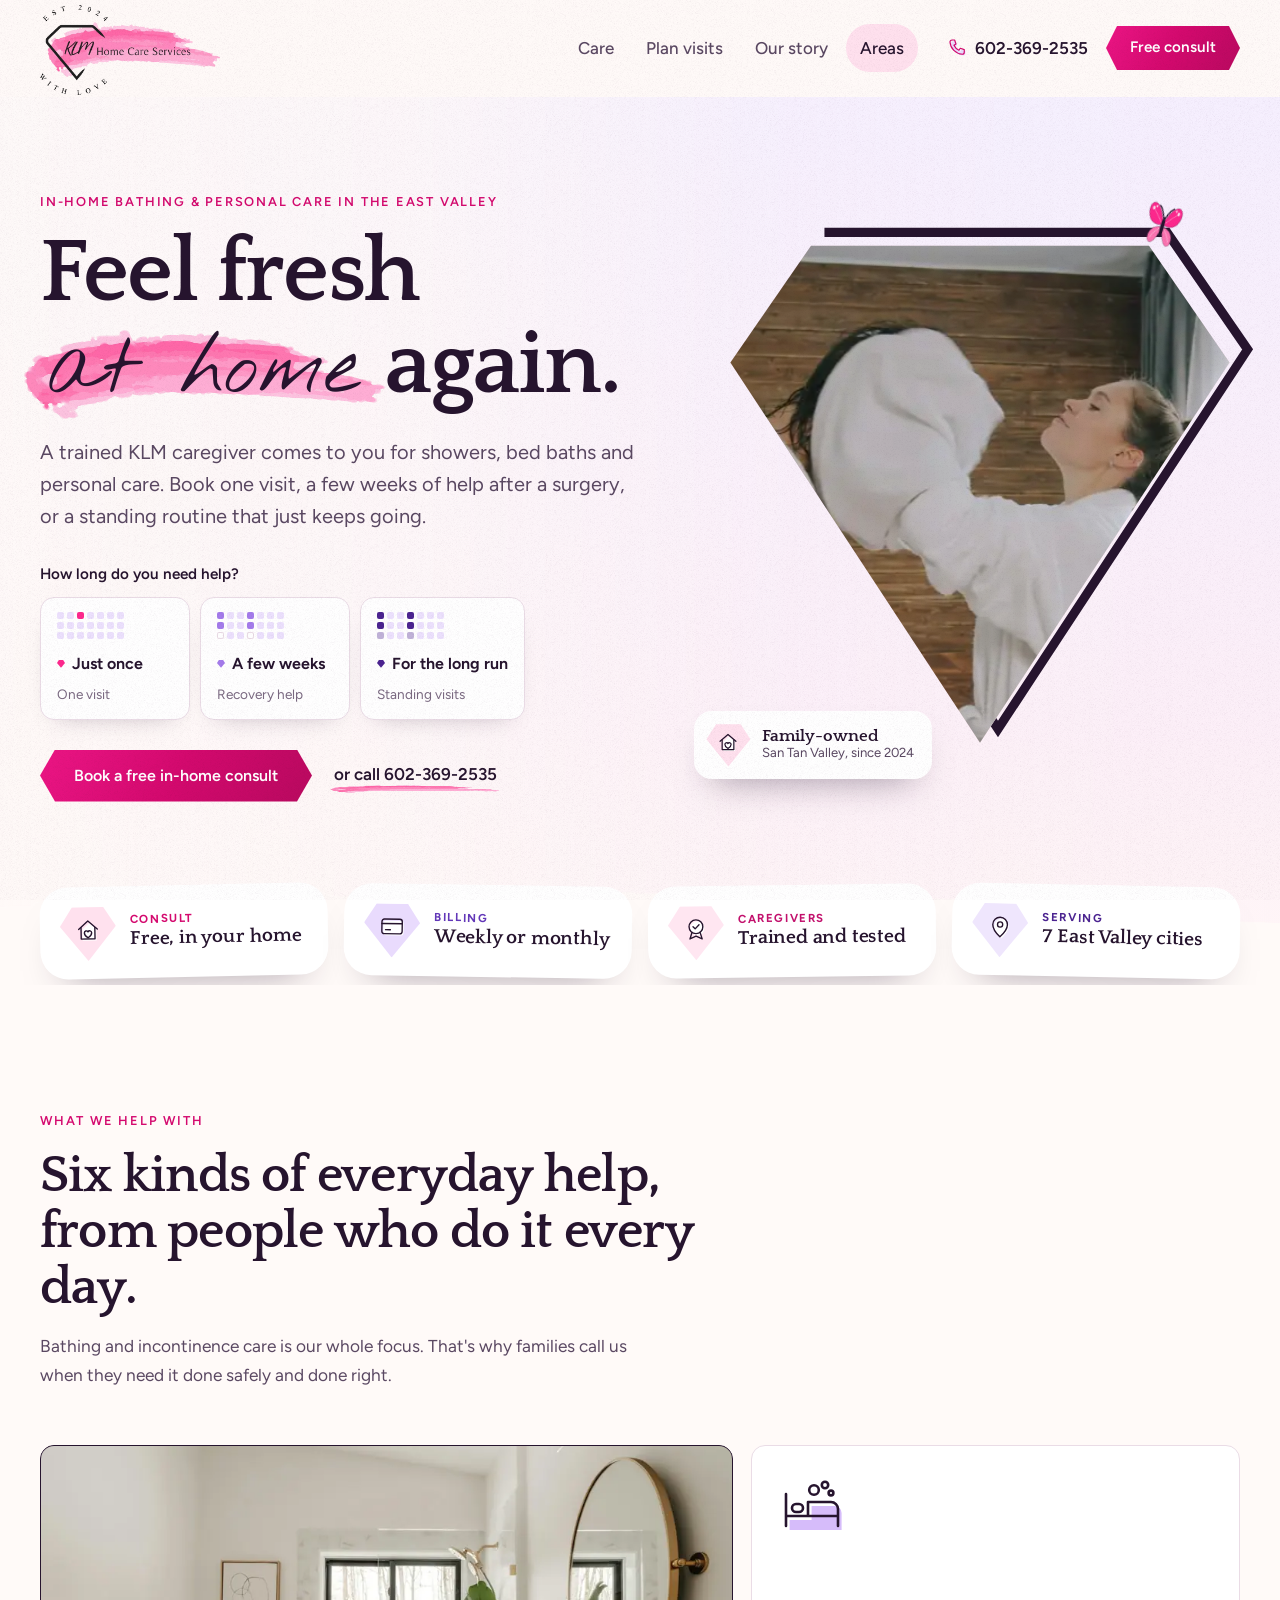
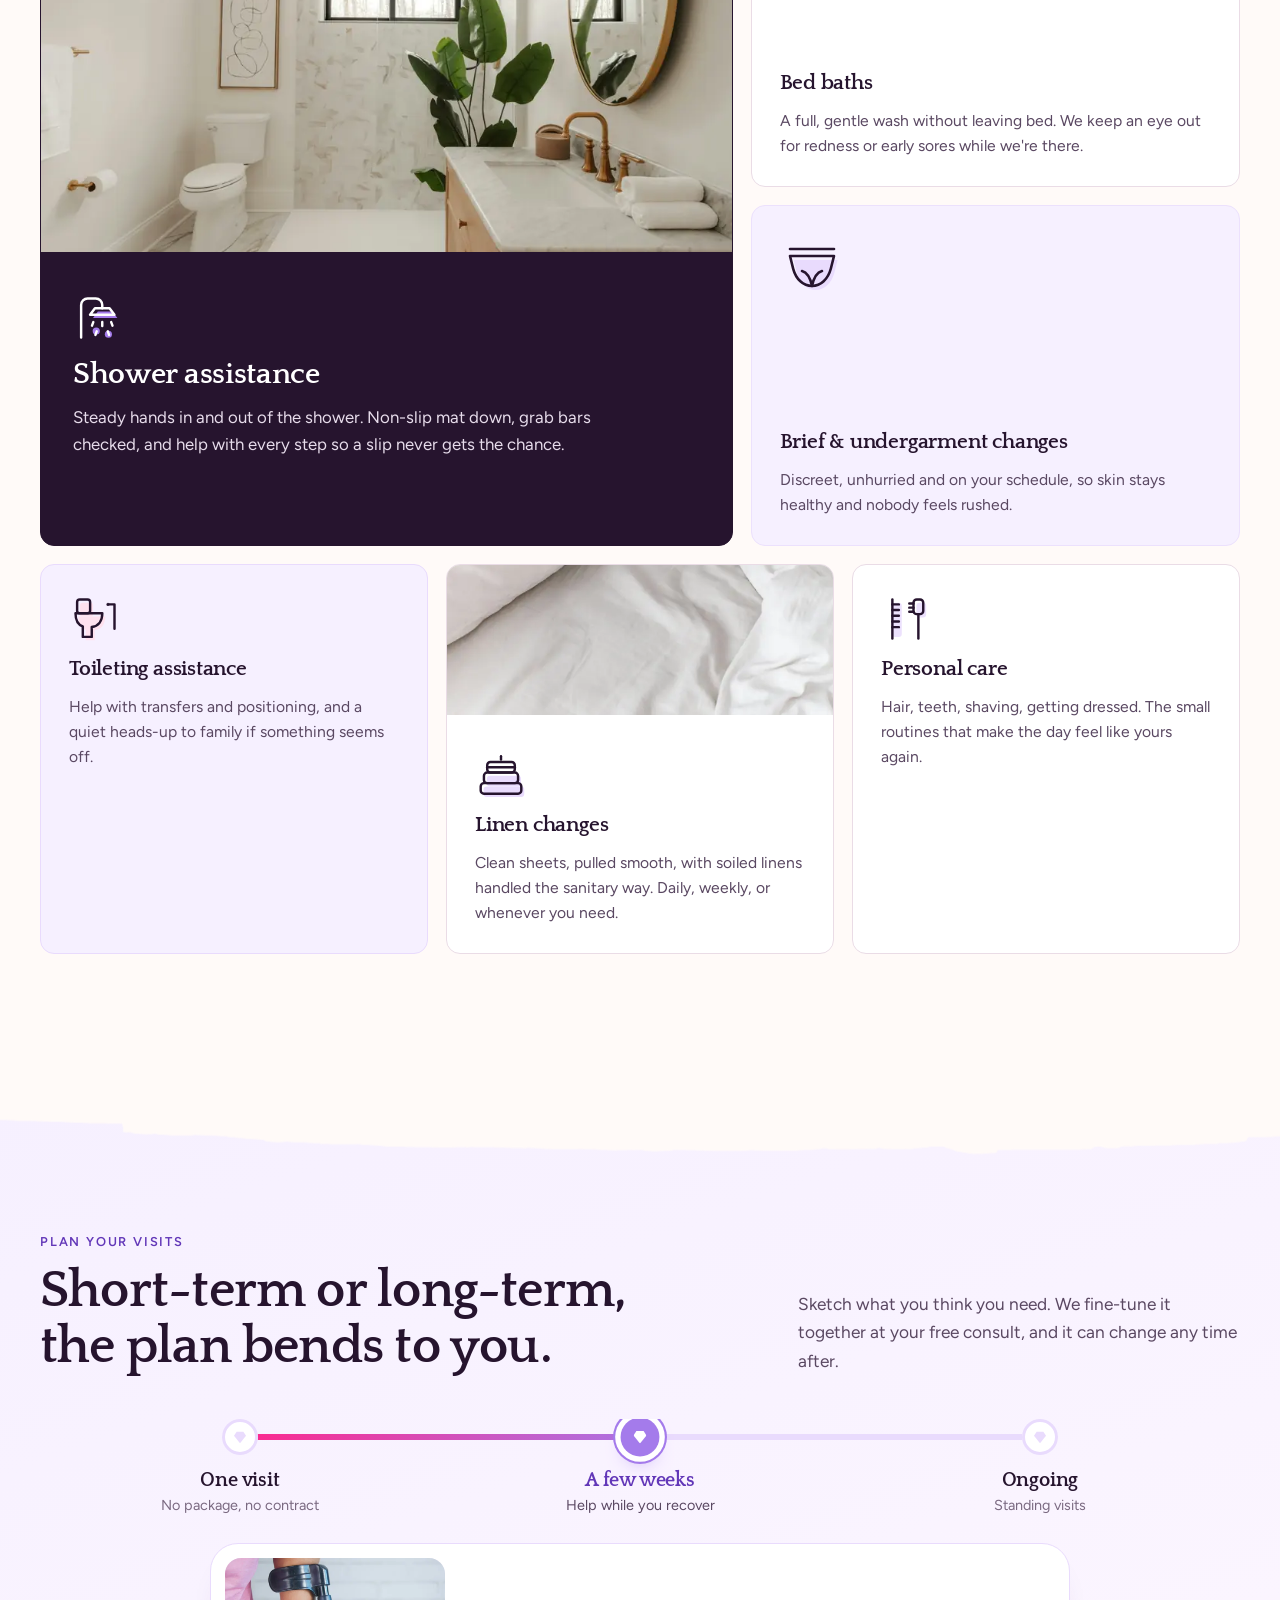
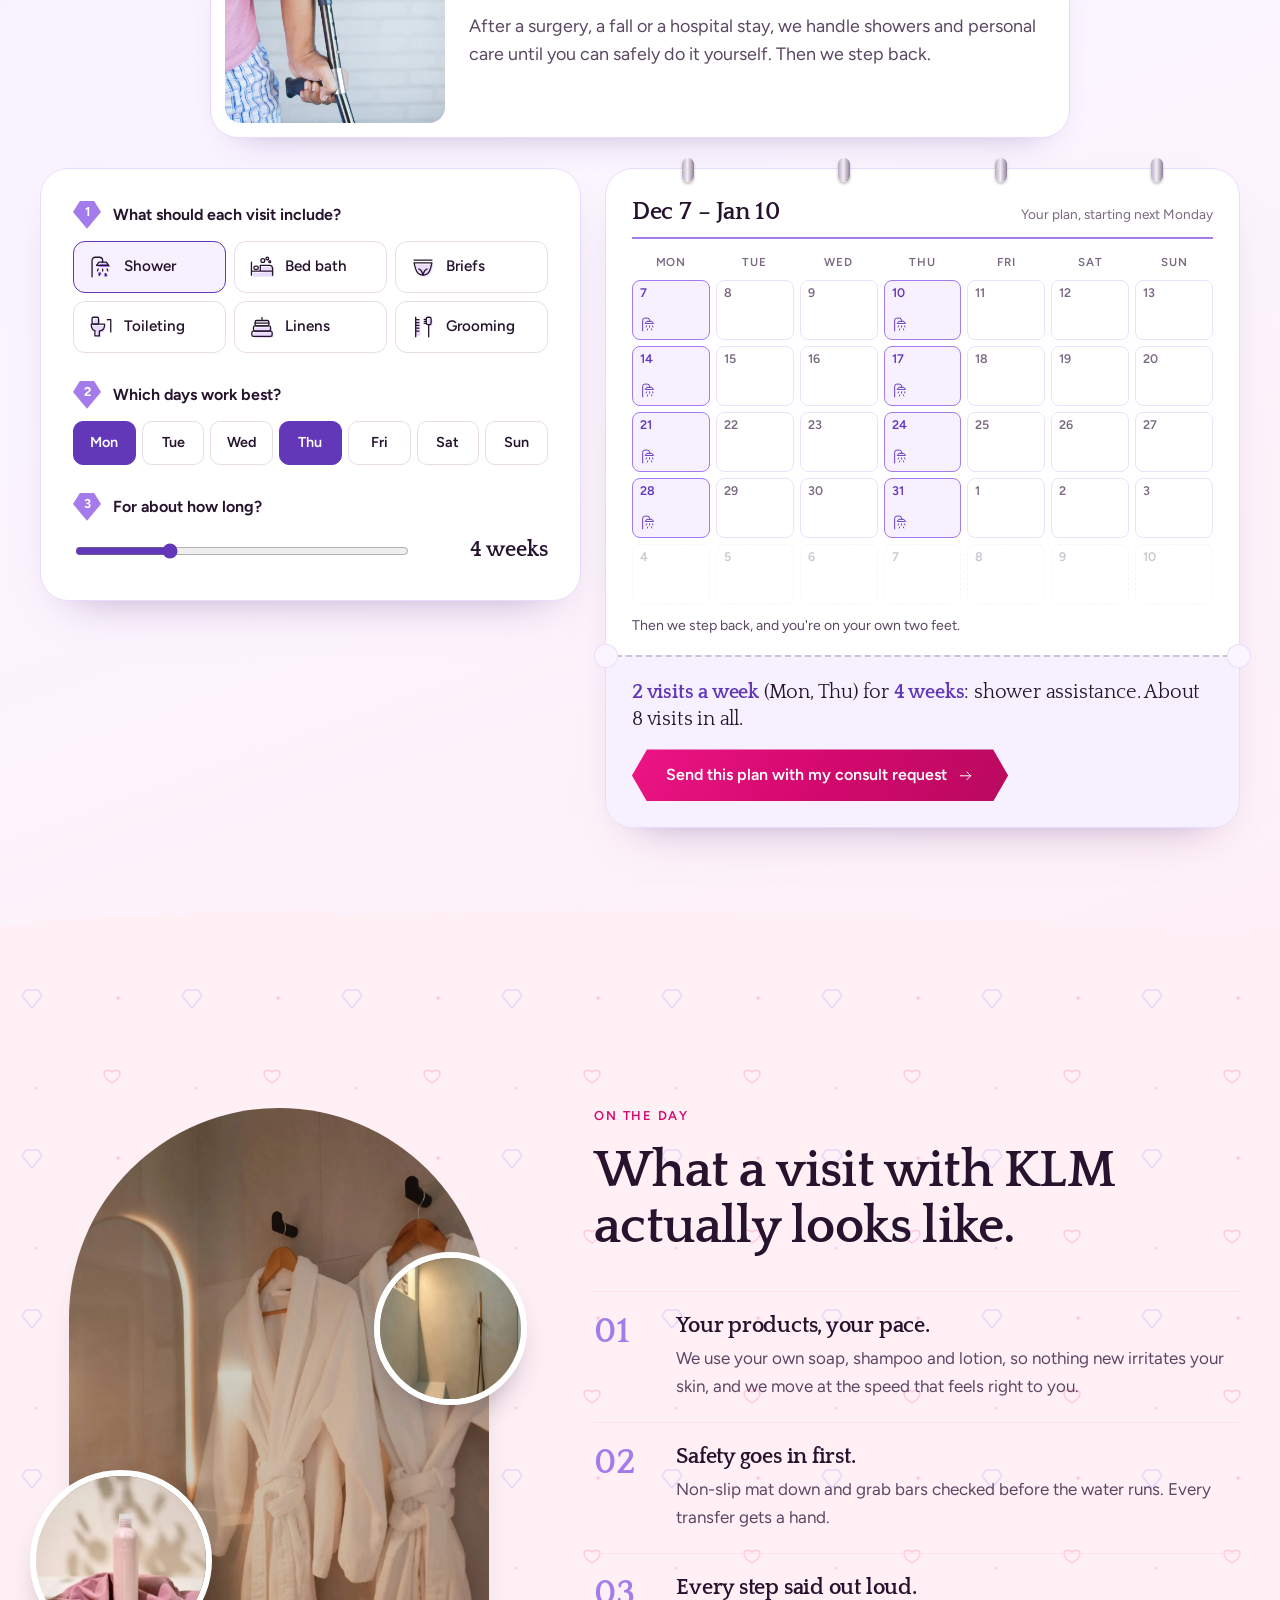
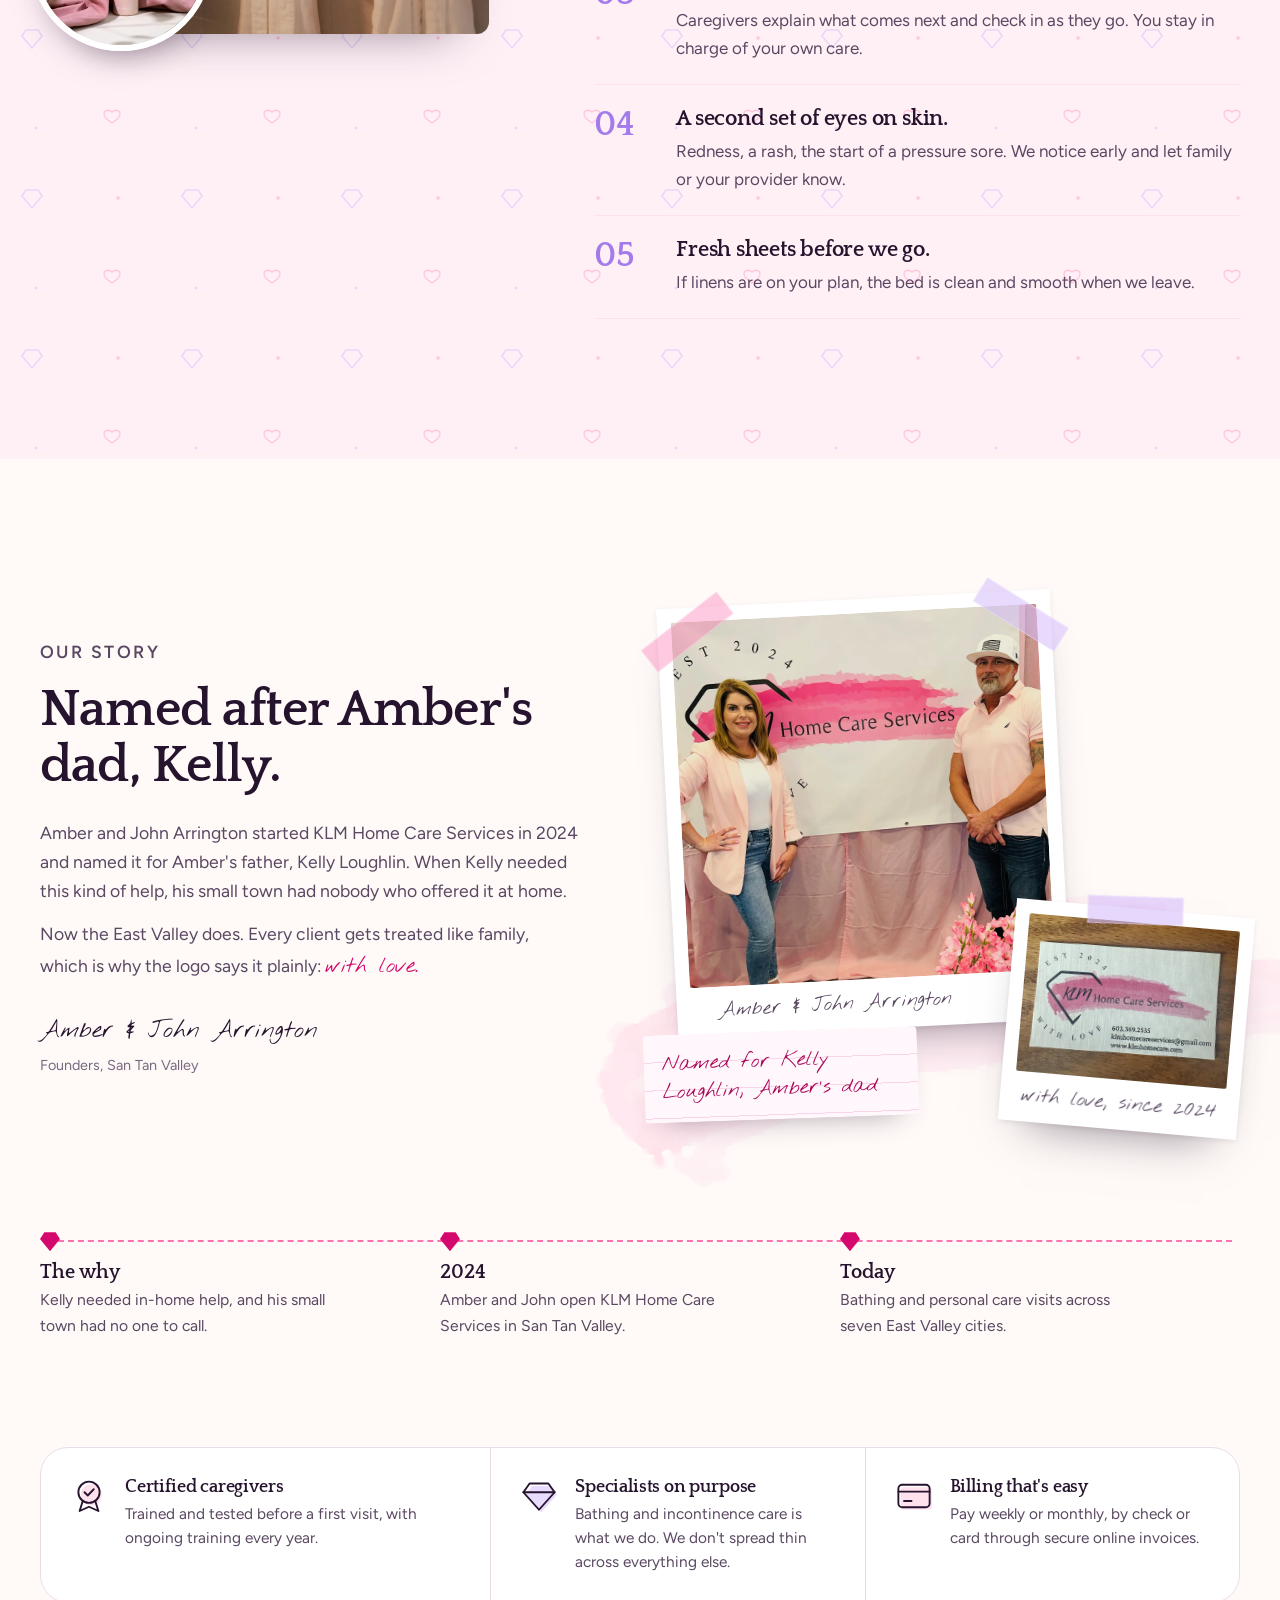
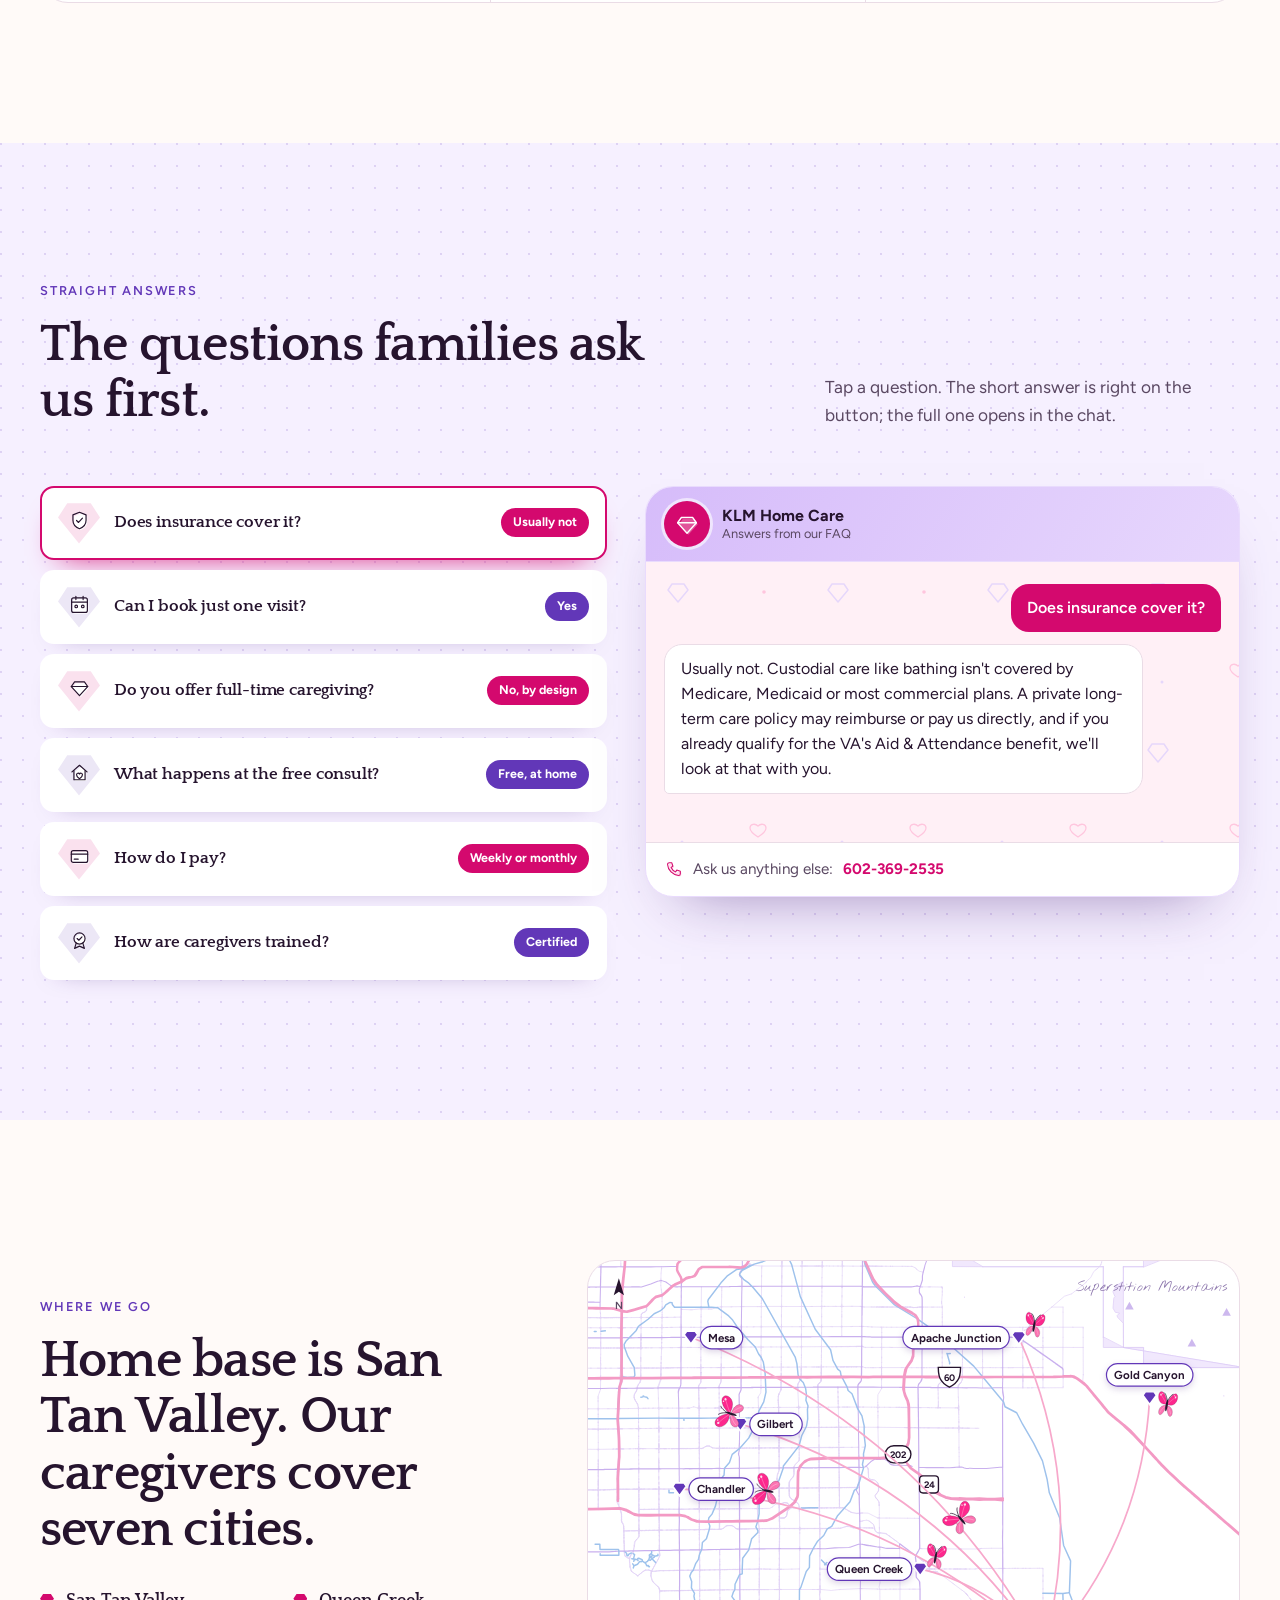
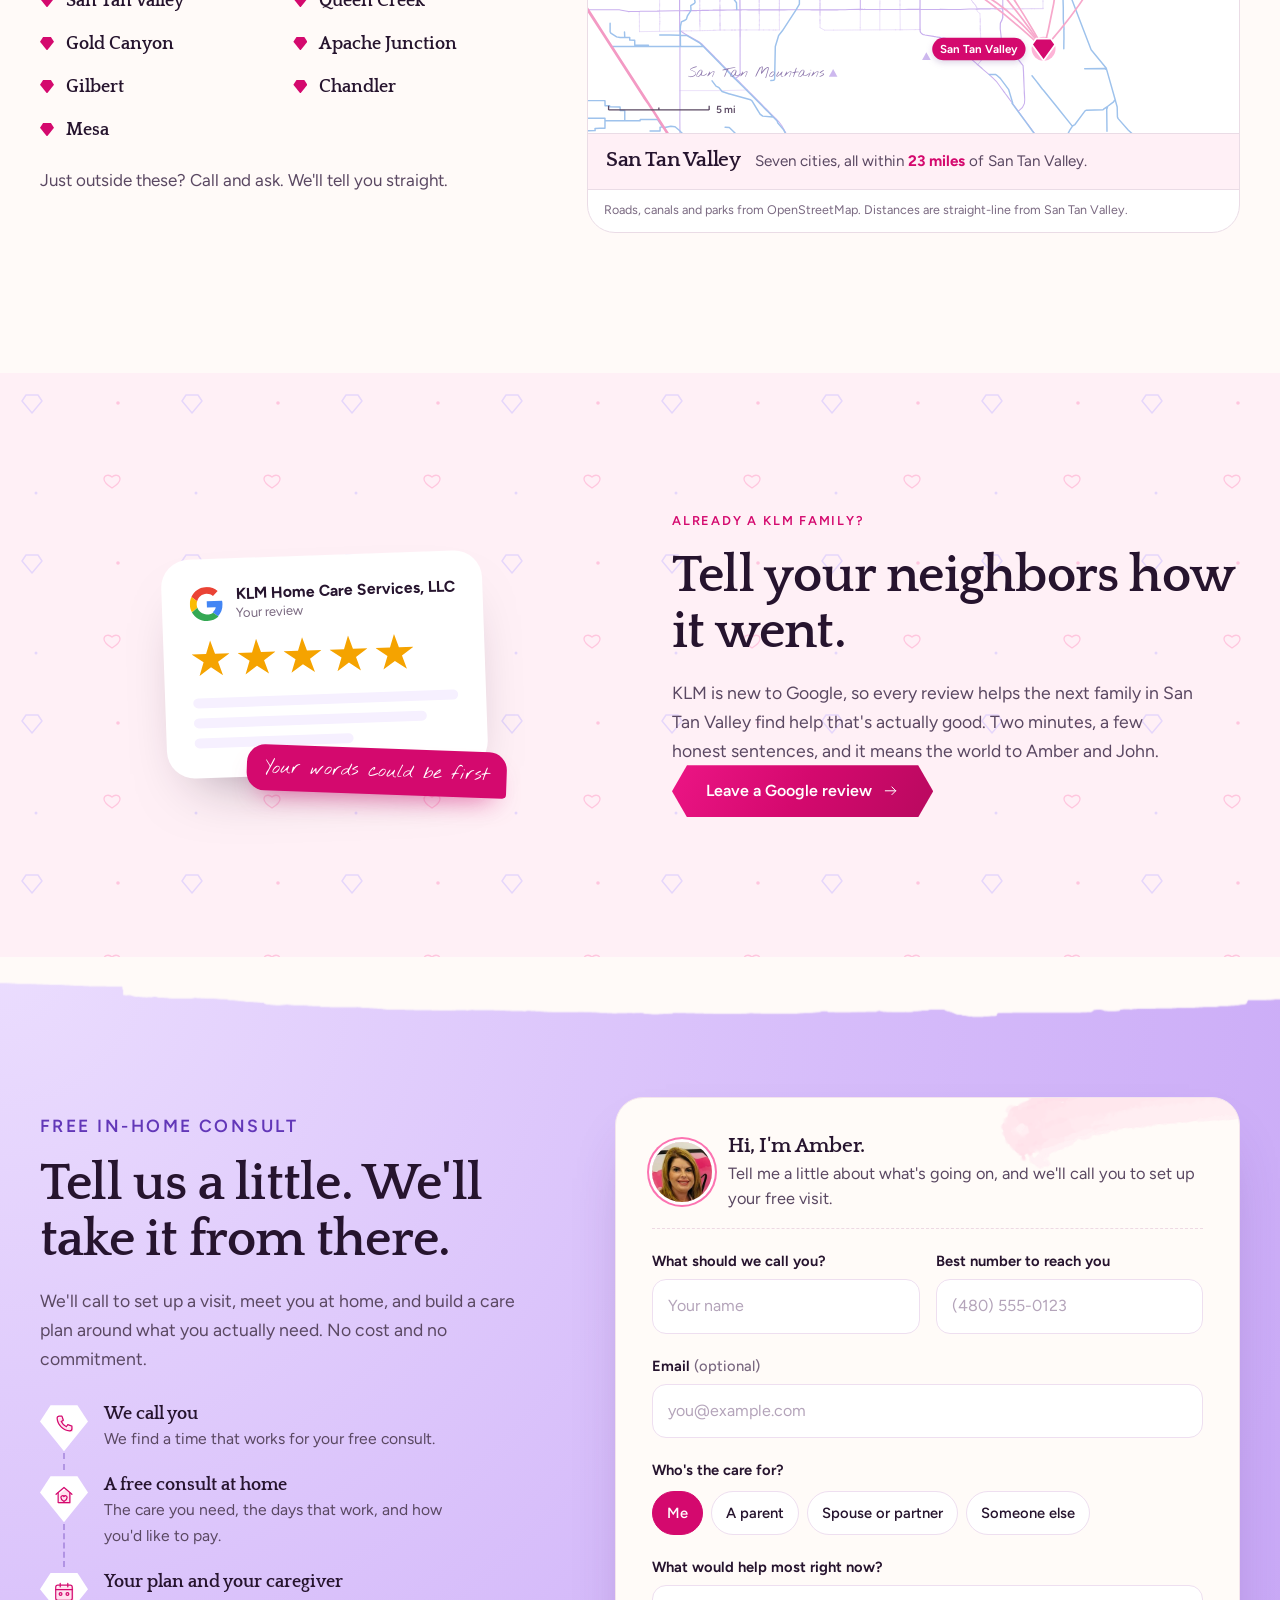
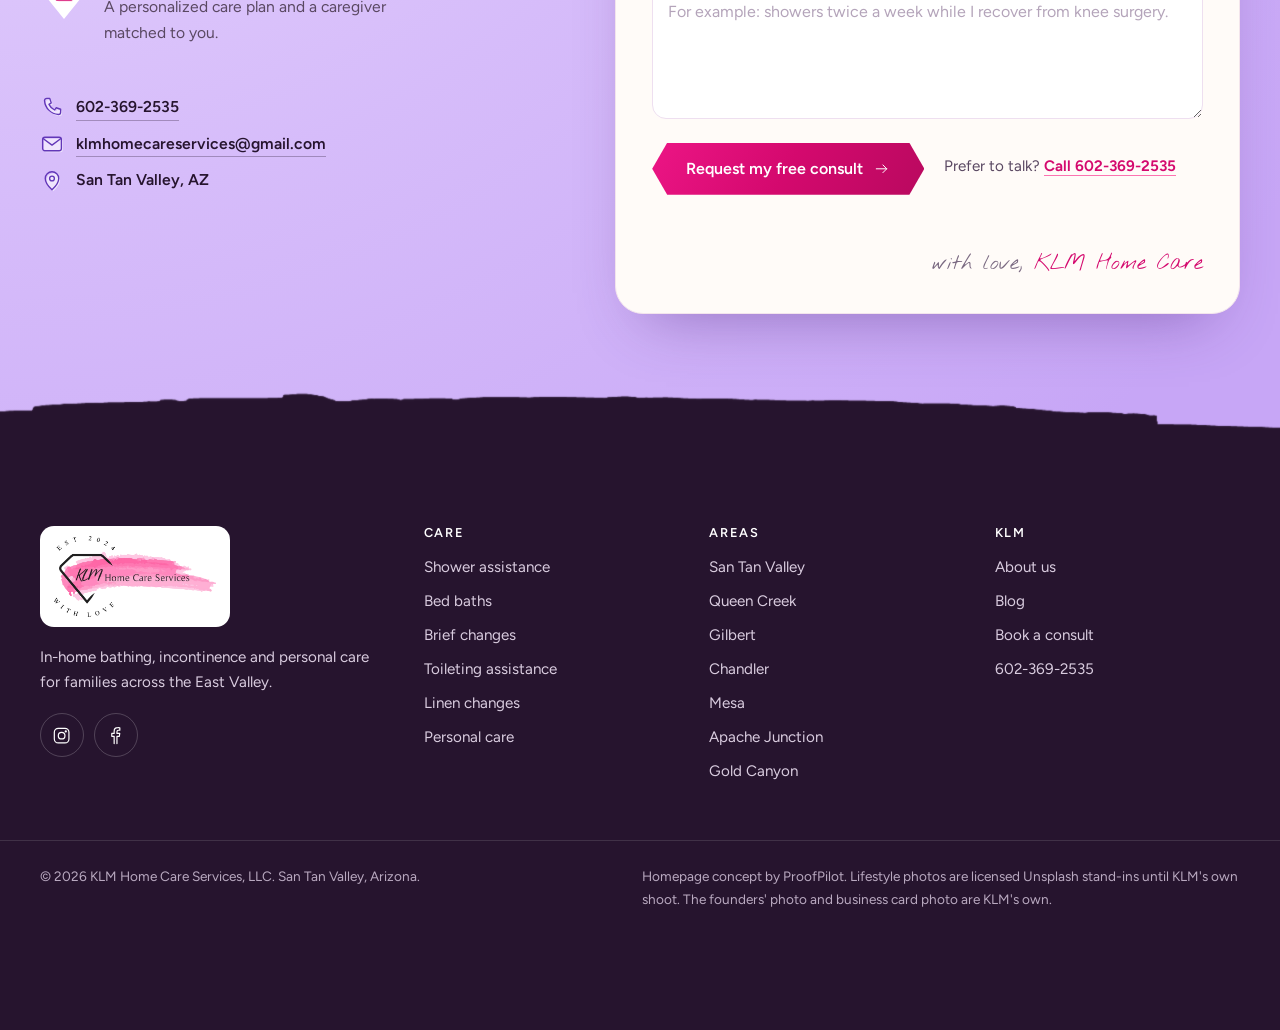
==== index.html @ 56132d00 "Update KLM Home Care concept preview" ====
<!doctype html>
<html lang="en">
<head>
<meta charset="utf-8">
<meta name="viewport" content="width=device-width, initial-scale=1">
<title>In-Home Bathing &amp; Personal Care in San Tan Valley &amp; the East Valley | KLM Home Care</title>
<meta name="description" content="KLM Home Care sends trained caregivers to your home for showers, bed baths, incontinence and personal care. One visit, a few weeks of recovery help, or a standing weekly routine. Free in-home consult.">
<meta name="robots" content="noindex,nofollow,noarchive">
<meta name="referrer" content="no-referrer">
<meta name="theme-color" content="#FFF6F9">
<link rel="icon" href="assets/img/favicon.svg" type="image/svg+xml">
<link rel="preconnect" href="https://fonts.googleapis.com">
<link rel="preconnect" href="https://fonts.gstatic.com" crossorigin>
<link href="https://fonts.googleapis.com/css2?family=Quattrocento:wght@400;700&family=Nothing+You+Could+Do&family=Figtree:wght@400;500;600;700&display=swap" rel="stylesheet">
<script>document.documentElement.classList.add("js");try{if(/[?&]nointro/.test(location.search))sessionStorage.setItem("klm_intro","1");if(matchMedia("(prefers-reduced-motion: reduce)").matches)document.documentElement.classList.add("intro-seen")}catch(e){}setTimeout(function(){document.documentElement.classList.add("hero-go")},5200)</script>
<link rel="stylesheet" href="assets/site.css?v=29">
</head>
<body>

<!-- Icon set: one 32px grid, 1.8 stroke, one pink accent per icon -->
<svg width="0" height="0" style="position:absolute" aria-hidden="true">
  <defs>
    <symbol id="i-shower" viewBox="0 0 32 32"><g class="du" transform="translate(1.8 2)"><path d="M13.5 10h9l3 4h-15z"/><circle cx="12.5" cy="22" r="2.2"/><circle cx="20" cy="24" r="2.2"/></g><path d="M5 28V8a4 4 0 0 1 4-4h5a4 4 0 0 1 4 4v2"/><path d="M13.5 10h9l3 4h-15z"/><g class="ac"><path d="M12.5 18.5l-.8 2.2M18 18.5v2.4M23.5 18.5l.8 2.2M14.6 24.2l-.8 2.2M21.4 24.2l.8 2.2"/></g></symbol>
    <symbol id="i-bedbath" viewBox="0 0 32 32"><g class="du" transform="translate(1.8 2)"><path d="M3 21h26v5H3z"/><path d="M14 14h11.5a3.5 3.5 0 0 1 3.5 3.5V21H14z"/></g><path d="M3 26V10M3 21h26v5M29 21v-3.5a3.5 3.5 0 0 0-3.5-3.5H14v7"/><rect x="6" y="15" width="5.5" height="4" rx="2"/><g class="ac"><circle cx="17" cy="8" r="2.4"/><circle cx="22.5" cy="5.5" r="1.6"/><circle cx="25.5" cy="9.5" r="1.2"/></g></symbol>
    <symbol id="i-brief" viewBox="0 0 32 32"><g class="du" transform="translate(1.8 2)"><path d="M5 11h22l-1.6 6.4C24 22.6 20.4 26 16 26s-8-3.4-9.4-8.6z"/></g><path d="M5 11h22l-1.6 6.4C24 22.6 20.4 26 16 26s-8-3.4-9.4-8.6z"/><path d="M11 18.5c2.2.6 4 2.7 5 7.5M21 18.5c-2.2.6-4 2.7-5 7.5"/><path class="ac" d="M5 7.5h22"/></symbol>
    <symbol id="i-toilet" viewBox="0 0 32 32"><g class="du" transform="translate(1.8 2)"><rect x="5" y="4" width="8" height="8.5" rx="1.6"/><path d="M4 12.5h16.5c0 5-2.6 8-6.5 8.4V27H8.5v-6.4C5.6 19.6 4 16.6 4 12.5z"/></g><rect x="5" y="4" width="8" height="8.5" rx="1.6"/><path d="M4 12.5h16.5c0 5-2.6 8-6.5 8.4V27H8.5v-6.4C5.6 19.6 4 16.6 4 12.5z"/><g class="ac"><path d="M24 7h4v15"/><circle cx="24" cy="7" r=".2"/></g></symbol>
    <symbol id="i-linens" viewBox="0 0 32 32"><g class="du" transform="translate(1.8 2)"><rect x="3.5" y="21" width="25" height="6.5" rx="2"/><rect x="5.5" y="14.5" width="21" height="6.5" rx="2"/></g><rect x="3.5" y="21" width="25" height="6.5" rx="2"/><rect x="5.5" y="14.5" width="21" height="6.5" rx="2"/><rect class="ac-fill" x="7.5" y="8" width="17" height="6.5" rx="2"/><path d="M7.5 11.2h17"/><path class="ac" d="M16 4.5v2"/></symbol>
    <symbol id="i-personal" viewBox="0 0 32 32"><g class="du" transform="translate(1.8 2)"><rect x="20" y="4" width="6" height="9" rx="2"/><rect x="5" y="4" width="6" height="21" rx="2"/></g><path d="M7 4v24"/><path d="M7 7h4M7 10.5h4M7 14h4M7 17.5h4M7 21h4"/><path d="M23 28V13"/><rect x="20" y="4" width="6" height="9" rx="2"/><path class="ac" d="M20 6.5h-2.6M20 9h-2.6M20 11.5h-2.6"/></symbol>
    <symbol id="i-cal" viewBox="0 0 32 32"><g class="du" transform="translate(1.8 2)"><rect x="4" y="6" width="24" height="22" rx="3"/></g><rect x="4" y="6" width="24" height="22" rx="3"/><path d="M4 12.5h24M10.5 3.5v5M21.5 3.5v5"/><circle class="ac-fill" cx="11" cy="19" r="2"/><circle cx="21" cy="19" r="2"/></symbol>
    <symbol id="i-phone" viewBox="0 0 32 32"><g class="du" transform="translate(1.8 2)"><path d="M9 4.5h4l2 6-3 2a15 15 0 0 0 7.5 7.5l2-3 6 2v4a3 3 0 0 1-3 3A20 20 0 0 1 6 7.5a3 3 0 0 1 3-3z"/></g><path d="M9 4.5h4l2 6-3 2a15 15 0 0 0 7.5 7.5l2-3 6 2v4a3 3 0 0 1-3 3A20 20 0 0 1 6 7.5a3 3 0 0 1 3-3z"/></symbol>
    <symbol id="i-mail" viewBox="0 0 32 32"><g class="du" transform="translate(1.8 2)"><rect x="3.5" y="7" width="25" height="18" rx="3"/></g><rect x="3.5" y="7" width="25" height="18" rx="3"/><path d="M4.5 9l11.5 8.5L27.5 9"/></symbol>
    <symbol id="i-gem" viewBox="0 0 32 32"><g class="du" transform="translate(1.8 2)"><path d="M8.5 6h15l5 7-12.5 14L3.5 13z"/></g><path d="M8.5 6h15l5 7-12.5 14L3.5 13z"/><path class="ac" d="M3.5 13h25"/></symbol>
    <symbol id="i-pin" viewBox="0 0 32 32"><g class="du" transform="translate(1.8 2)"><path d="M16 29s9-8.2 9-15a9 9 0 0 0-18 0c0 6.8 9 15 9 15z"/></g><path d="M16 29s9-8.2 9-15a9 9 0 0 0-18 0c0 6.8 9 15 9 15z"/><circle class="ac" cx="16" cy="14" r="3.2"/></symbol>
    <symbol id="i-card" viewBox="0 0 32 32"><g class="du" transform="translate(1.8 2)"><rect x="3.5" y="7" width="25" height="18" rx="3"/></g><rect x="3.5" y="7" width="25" height="18" rx="3"/><path class="ac" d="M3.5 12.5h25"/><path d="M8 20h6"/></symbol>
    <symbol id="i-badge" viewBox="0 0 32 32"><g class="du" transform="translate(1.8 2)"><circle cx="16" cy="13" r="8.5"/></g><circle cx="16" cy="13" r="8.5"/><path d="M11 20l-2.5 8 7.5-3.4 7.5 3.4L21 20"/><path class="ac" d="M12.4 13l2.6 2.6 4.8-5"/></symbol>
    <symbol id="i-home" viewBox="0 0 32 32"><g class="du" transform="translate(1.8 2)"><path d="M7.5 13v14h17V13L16 5.5z"/></g><path d="M4.5 15L16 5l11.5 10"/><path d="M7.5 13v14h17V13"/><path class="ac" d="M16 25.5s-4.5-2.7-4.5-6a2.4 2.4 0 0 1 4.5-1.2 2.4 2.4 0 0 1 4.5 1.2c0 3.3-4.5 6-4.5 6z"/></symbol>
    <symbol id="i-insta" viewBox="0 0 32 32"><rect x="5" y="5" width="22" height="22" rx="6"/><circle cx="16" cy="16" r="5"/><circle cx="22.3" cy="9.7" r=".8"/></symbol>
    <symbol id="i-fb" viewBox="0 0 32 32"><path d="M18 28V17h3.6l.6-4.3H18V10c0-1.2.4-2.1 2.1-2.1h2.2V4.1A29 29 0 0 0 19.1 4C16 4 13.8 5.9 13.8 9.4v3.3h-3.6V17h3.6v11"/></symbol>
    <symbol id="i-shield" viewBox="0 0 32 32"><g class="du" transform="translate(1.8 2)"><path d="M16 3.5l10 4v8c0 6.5-4.4 10.8-10 13-5.6-2.2-10-6.5-10-13v-8z"/></g><path d="M16 3.5l10 4v8c0 6.5-4.4 10.8-10 13-5.6-2.2-10-6.5-10-13v-8z"/><path class="ac" d="M11.5 16l3 3 6-6.5"/></symbol>
    <symbol id="i-arrow" viewBox="0 0 32 32"><path d="M6 16h19M18 9l7 7-7 7"/></symbol>
  </defs>
</svg>

<div class="intro" id="intro" aria-hidden="true">
  <div class="intro-bg"></div>
  <div class="intro-stage" id="intro-stage">
    <img class="intro-logo" id="intro-logo" src="assets/img/klm-logo-640.webp" width="640" height="320" alt="">
  </div>
  <template id="bfly-tpl"><svg class="bfly" viewBox="0 0 40 32"><g class="wl"><path class="fw" d="M19.5 14C15 4 6.5-.8 2.6 3.3C-.6 6.9 2.6 13.6 8.8 15.4C12.9 16.5 17 16.1 19.5 15.5Z"/><path class="hw" d="M19.5 17C14 17 7.5 19.2 6.6 24C5.9 28.4 9.9 30.2 13 28.2C16.1 26.2 18.6 21.2 19.5 18Z"/><path class="vn" d="M18.6 15C14 11.4 9 7.6 4.6 5.4M18.6 17.6C15 19.4 11.2 22.4 9.4 26"/><circle class="sp" cx="5.6" cy="5.8" r="1.35"/><circle class="sp" cx="8.6" cy="4.2" r=".85"/></g><g class="wr"><g transform="matrix(-1 0 0 1 40 0)"><path class="fw" d="M19.5 14C15 4 6.5-.8 2.6 3.3C-.6 6.9 2.6 13.6 8.8 15.4C12.9 16.5 17 16.1 19.5 15.5Z"/><path class="hw" d="M19.5 17C14 17 7.5 19.2 6.6 24C5.9 28.4 9.9 30.2 13 28.2C16.1 26.2 18.6 21.2 19.5 18Z"/><path class="vn" d="M18.6 15C14 11.4 9 7.6 4.6 5.4M18.6 17.6C15 19.4 11.2 22.4 9.4 26"/><circle class="sp" cx="5.6" cy="5.8" r="1.35"/><circle class="sp" cx="8.6" cy="4.2" r=".85"/></g></g><ellipse class="bd" cx="20" cy="17" rx="1.3" ry="7"/><path class="an" d="M19.5 11C18 6 16.5 4 15 3M20.5 11C22 6 23.5 4 25 3"/></svg></template>
  <button class="intro-skip" type="button">Skip</button>
</div>

<a class="skip" href="#main">Skip to content</a>

<header class="site-head" id="top">
  <div class="wrap head-row">
    <a class="brand" href="#top" aria-label="KLM Home Care Services, home">
      <img src="assets/img/klm-logo-640.webp" width="640" height="320" alt="KLM Home Care Services, est. 2024, with love">
    </a>
    <nav class="nav" aria-label="Main">
      <a href="#care">Care</a>
      <a href="#plan">Plan visits</a>
      <a href="#story">Our story</a>
      <a href="#areas">Areas</a>
    </nav>
    <div class="head-cta">
      <a class="head-phone" href="#" data-preview-off="1"><svg class="ico"><use href="#i-phone"/></svg><span>602-369-2535</span></a>
      <a class="btn btn-pink btn-sm" href="#consult">Free consult</a>
    </div>
    <button class="menu-btn" aria-expanded="false" aria-controls="mnav" aria-label="Open menu"><span></span><span></span></button>
  </div>
  <nav class="mnav" id="mnav" aria-label="Mobile">
    <a href="#care">Care</a><a href="#plan">Plan visits</a><a href="#story">Our story</a><a href="#areas">Areas</a><a href="#consult">Book a free consult</a>
    <a class="mnav-phone" href="#" data-preview-off="1">Call 602-369-2535</a>
  </nav>
</header>

<main id="main">

<!-- HERO -->
<section class="hero">
  <div class="hero-stage">
  <div class="hero-media" aria-hidden="true">
    <video id="hero-video" muted playsinline loop preload="metadata" poster="assets/img/hero-poster.webp" data-src-sm="assets/video/hero-960.mp4" data-src-lg="assets/video/hero-1600.mp4"></video>
  </div>
  <div class="wrap hero-grid">
    <div class="hero-copy">
      <p class="eyebrow">In-home bathing &amp; personal care in the East Valley</p>
      <h1 class="hero-h1">Feel fresh <span class="brushed"><span>at home</span></span> again.</h1>
      <p class="lead">A trained KLM caregiver comes to you for showers, bed baths and personal care. Book one visit, a few weeks of help after a surgery, or a standing routine that just keeps going.</p>

      <div class="howlong" role="group" aria-labelledby="howlong-l">
        <p id="howlong-l" class="howlong-l">How long do you need help?</p>
        <div class="howlong-row">
          <a class="hl-chip" href="#plan" data-mode="once"><span class="hl-viz" aria-hidden="true"><i></i><i></i><i class="o"></i><i></i><i></i><i></i><i></i><i></i><i></i><i></i><i></i><i></i><i></i><i></i><i></i><i></i><i></i><i></i><i></i><i></i><i></i></span><b>Just once</b><small>One visit</small></a>
          <a class="hl-chip" href="#plan" data-mode="weeks"><span class="hl-viz" aria-hidden="true"><i class="o"></i><i></i><i></i><i class="o"></i><i></i><i></i><i></i><i class="o"></i><i></i><i></i><i class="o"></i><i></i><i></i><i></i><i class="x"></i><i></i><i></i><i class="x"></i><i></i><i></i><i></i></span><b>A few weeks</b><small>Recovery help</small></a>
          <a class="hl-chip" href="#plan" data-mode="ongoing"><span class="hl-viz" aria-hidden="true"><i class="o"></i><i></i><i></i><i class="o"></i><i></i><i></i><i></i><i class="o"></i><i></i><i></i><i class="o"></i><i></i><i></i><i></i><i class="o f"></i><i></i><i></i><i class="o f"></i><i></i><i></i><i></i></span><b>For the long run</b><small>Standing visits</small></a>
        </div>
      </div>

      <div class="hero-ctas">
        <a class="btn btn-pink" href="#consult">Book a free in-home consult</a>
        <a class="tlink" href="#" data-preview-off="1">or call 602-369-2535</a>
      </div>
    </div>

    <div class="hero-art">
      <div class="gem-wrap">
        <svg class="gem-line" viewBox="0 0 400 440" aria-hidden="true"><path d="M70 38H330L392 128 200 420 8 128 50 68"/></svg>
        <div class="gem-photo">
          <img src="assets/img/visit-towel.webp" srcset="assets/img/visit-towel-900.webp 900w, assets/img/visit-towel.webp 1800w" sizes="(max-width: 900px) 90vw, 46vw" width="1800" height="1013" alt="A caregiver gently towel-drying a woman's hair after a shower" fetchpriority="high">
        </div>
        <span class="perch" aria-hidden="true"><svg class="bfly" viewBox="0 0 40 32" style="--a:#FD288D;--b:#FC73B1"><g class="wl"><path class="fw" d="M19.5 14C15 4 6.5-.8 2.6 3.3C-.6 6.9 2.6 13.6 8.8 15.4C12.9 16.5 17 16.1 19.5 15.5Z"/><path class="hw" d="M19.5 17C14 17 7.5 19.2 6.6 24C5.9 28.4 9.9 30.2 13 28.2C16.1 26.2 18.6 21.2 19.5 18Z"/><path class="vn" d="M18.6 15C14 11.4 9 7.6 4.6 5.4M18.6 17.6C15 19.4 11.2 22.4 9.4 26"/><circle class="sp" cx="5.6" cy="5.8" r="1.35"/><circle class="sp" cx="8.6" cy="4.2" r=".85"/></g><g class="wr"><g transform="matrix(-1 0 0 1 40 0)"><path class="fw" d="M19.5 14C15 4 6.5-.8 2.6 3.3C-.6 6.9 2.6 13.6 8.8 15.4C12.9 16.5 17 16.1 19.5 15.5Z"/><path class="hw" d="M19.5 17C14 17 7.5 19.2 6.6 24C5.9 28.4 9.9 30.2 13 28.2C16.1 26.2 18.6 21.2 19.5 18Z"/><path class="vn" d="M18.6 15C14 11.4 9 7.6 4.6 5.4M18.6 17.6C15 19.4 11.2 22.4 9.4 26"/><circle class="sp" cx="5.6" cy="5.8" r="1.35"/><circle class="sp" cx="8.6" cy="4.2" r=".85"/></g></g><ellipse class="bd" cx="20" cy="17" rx="1.3" ry="7"/><path class="an" d="M19.5 11C18 6 16.5 4 15 3M20.5 11C22 6 23.5 4 25 3"/></svg></span>
      </div>
      <div class="hero-badge" id="hero-badge">
        <span class="hb-ico" aria-hidden="true"><svg class="ico"><use href="#i-home"/></svg></span>
        <span class="hb-text"><b>Family-owned</b><small>San Tan Valley, since 2024</small></span>
      </div>
    </div>
  </div>

  <div class="brush-edge" aria-hidden="true"></div>
  </div>

  <dl class="wrap hero-facts">
    <div class="fact" data-c="pink"><span class="fact-ico" aria-hidden="true"><svg class="ico"><use href="#i-home"/></svg></span><dt>Consult</dt><dd>Free, in your home</dd></div>
    <div class="fact" data-c="plum"><span class="fact-ico" aria-hidden="true"><svg class="ico"><use href="#i-card"/></svg></span><dt>Billing</dt><dd>Weekly or monthly</dd></div>
    <div class="fact" data-c="blush"><span class="fact-ico" aria-hidden="true"><svg class="ico"><use href="#i-badge"/></svg></span><dt>Caregivers</dt><dd>Trained and tested</dd></div>
    <div class="fact" data-c="deep"><span class="fact-ico" aria-hidden="true"><svg class="ico"><use href="#i-pin"/></svg></span><dt>Serving</dt><dd>7 East Valley cities</dd></div>
  </dl>
</section>

<!-- CARE / SERVICES -->
<section class="care" id="care">
  <div class="wrap">
    <div class="sec-head">
      <p class="eyebrow">What we help with</p>
      <h2>Six kinds of everyday help, from people who do it every day.</h2>
      <p class="sec-sub">Bathing and incontinence care is our whole focus. That's why families call us when they need it done safely and done right.</p>
    </div>

    <div class="bento">
      <article class="tile tile-shower">
        <img class="tile-img" src="assets/img/shower-900.webp" width="900" height="600" alt="A bright modern bathroom with a walk-in shower" loading="lazy">
        <div class="tile-body">
          <svg class="tile-ico"><use href="#i-shower"/></svg>
          <h3><a href="#" data-preview-off="1">Shower assistance</a></h3>
          <p>Steady hands in and out of the shower. Non-slip mat down, grab bars checked, and help with every step so a slip never gets the chance.</p>
        </div>
      </article>

      <article class="tile tile-bed">
        <svg class="tile-ico"><use href="#i-bedbath"/></svg>
        <h3><a href="#" data-preview-off="1">Bed baths</a></h3>
        <p>A full, gentle wash without leaving bed. We keep an eye out for redness or early sores while we're there.</p>
      </article>

      <article class="tile tile-brief">
        <svg class="tile-ico"><use href="#i-brief"/></svg>
        <h3><a href="#" data-preview-off="1">Brief &amp; undergarment changes</a></h3>
        <p>Discreet, unhurried and on your schedule, so skin stays healthy and nobody feels rushed.</p>
      </article>

      <article class="tile tile-toilet">
        <svg class="tile-ico"><use href="#i-toilet"/></svg>
        <h3><a href="#" data-preview-off="1">Toileting assistance</a></h3>
        <p>Help with transfers and positioning, and a quiet heads-up to family if something seems off.</p>
      </article>

      <article class="tile tile-linen">
        <img class="tile-img" src="assets/img/linens-900.webp" width="600" height="900" alt="Fresh white bed linens" loading="lazy">
        <div class="tile-body">
          <svg class="tile-ico"><use href="#i-linens"/></svg>
          <h3><a href="#" data-preview-off="1">Linen changes</a></h3>
          <p>Clean sheets, pulled smooth, with soiled linens handled the sanitary way. Daily, weekly, or whenever you need.</p>
        </div>
      </article>

      <article class="tile tile-personal">
        <svg class="tile-ico"><use href="#i-personal"/></svg>
        <h3><a href="#" data-preview-off="1">Personal care</a></h3>
        <p>Hair, teeth, shaving, getting dressed. The small routines that make the day feel like yours again.</p>
      </article>
    </div>
  </div>
</section>

<!-- PLANNER -->
<section class="plan" id="plan">
  <div class="edge edge-top" style="--edge:var(--ground)" aria-hidden="true"></div>
  <div class="wrap">
    <div class="plan-head">
      <p class="eyebrow eyebrow-light">Plan your visits</p>
      <h2>Short-term or long-term, the plan bends to you.</h2>
      <p>Sketch what you think you need. We fine-tune it together at your free consult, and it can change any time after.</p>
    </div>

    <div class="planner" data-mode="weeks">
      <div class="pl-timeline">
        <div class="pl-track" aria-hidden="true"><span class="pl-fill"></span></div>
        <div class="pl-modes" role="tablist" aria-label="How long do you need help">
          <button role="tab" class="pl-mode" data-mode="once" aria-selected="false"><span class="pm-node"></span><b>One visit</b><small>No package, no contract</small></button>
          <button role="tab" class="pl-mode" data-mode="weeks" aria-selected="true"><span class="pm-node"></span><b>A few weeks</b><small>Help while you recover</small></button>
          <button role="tab" class="pl-mode" data-mode="ongoing" aria-selected="false"><span class="pm-node"></span><b>Ongoing</b><small>Standing visits</small></button>
        </div>
      </div>

      <div class="pl-story2">
        <div class="ps-photo">
          <img data-mode-img="once" src="assets/img/once-pink-900.webp" width="900" height="720" alt="A stack of fresh pink bath towels" loading="lazy">
          <img data-mode-img="weeks" src="assets/img/short-crutch-900.webp" width="900" height="600" alt="A person in a pink shirt walking with a forearm crutch" loading="lazy">
          <img data-mode-img="ongoing" src="assets/img/long-family-900.webp" width="900" height="507" alt="A mother and her son laughing together on the couch at home" loading="lazy">
        </div>
        <div class="ps-copy">
          <p data-mode-copy="once">Book a single bath or shower visit. Before a family event, a doctor's appointment, or the week your usual helper is away.</p>
          <p data-mode-copy="weeks">After a surgery, a fall or a hospital stay, we handle showers and personal care until you can safely do it yourself. Then we step back.</p>
          <p data-mode-copy="ongoing">A steady routine on the days you choose, with a caregiver matched to you. Change the schedule any time.</p>
        </div>
      </div>

      <div class="pl-board">
        <div class="pl-steps">
          <fieldset class="pl-field step">
            <legend>What should each visit include?</legend>
            <div class="svc-picks">
              <label class="svc"><input type="checkbox" value="Shower assistance" checked><span><svg class="ico"><use href="#i-shower"/></svg>Shower</span></label>
              <label class="svc"><input type="checkbox" value="Bed bath"><span><svg class="ico"><use href="#i-bedbath"/></svg>Bed bath</span></label>
              <label class="svc"><input type="checkbox" value="Brief changes"><span><svg class="ico"><use href="#i-brief"/></svg>Briefs</span></label>
              <label class="svc"><input type="checkbox" value="Toileting help"><span><svg class="ico"><use href="#i-toilet"/></svg>Toileting</span></label>
              <label class="svc"><input type="checkbox" value="Linen change"><span><svg class="ico"><use href="#i-linens"/></svg>Linens</span></label>
              <label class="svc"><input type="checkbox" value="Personal care"><span><svg class="ico"><use href="#i-personal"/></svg>Grooming</span></label>
            </div>
          </fieldset>

          <fieldset class="pl-field step" data-show="weeks ongoing">
            <legend>Which days work best?</legend>
            <div class="days" id="days">
              <label><input type="checkbox" value="0"><span>Mon</span></label>
              <label><input type="checkbox" value="1"><span>Tue</span></label>
              <label><input type="checkbox" value="2"><span>Wed</span></label>
              <label><input type="checkbox" value="3"><span>Thu</span></label>
              <label><input type="checkbox" value="4"><span>Fri</span></label>
              <label><input type="checkbox" value="5"><span>Sat</span></label>
              <label><input type="checkbox" value="6"><span>Sun</span></label>
            </div>
          </fieldset>

          <fieldset class="pl-field step" data-show="weeks">
            <legend>For about how long?</legend>
            <div class="weeks-row">
              <input type="range" id="weeks" min="1" max="12" value="4" aria-describedby="weeks-out">
              <output id="weeks-out" for="weeks">4 weeks</output>
            </div>
          </fieldset>
        </div>

        <div class="pl-sheet">
          <div class="sheet-rings" aria-hidden="true"><i></i><i></i><i></i><i></i></div>
          <div class="sheet-head">
            <p class="sheet-month" id="sheet-month"></p>
            <p class="sheet-sub">Your plan, starting next Monday</p>
          </div>
          <div class="pl-cal" aria-live="polite">
            <div class="cal-head"><span>Mon</span><span>Tue</span><span>Wed</span><span>Thu</span><span>Fri</span><span>Sat</span><span>Sun</span></div>
            <div class="cal-body" id="cal"></div>
            <p class="cal-more" id="cal-more"></p>
          </div>
          <div class="ticket">
            <p id="plan-sum"></p>
            <a class="btn btn-pink" href="#consult" id="plan-send">Send this plan with my consult request<svg class="ico"><use href="#i-arrow"/></svg></a>
          </div>
        </div>
      </div>
    </div>
  </div>
  <div class="edge edge-bottom" style="--edge:var(--blush-50)" aria-hidden="true"></div>
</section>

<!-- A VISIT -->
<section class="visit" id="visit">
  <div class="wrap visit-grid">
    <div class="visit-photo">
      <img class="vp-main" src="assets/img/visit-robes.webp" width="1400" height="2100" alt="Two fresh white robes hanging in a softly lit bathroom niche" loading="lazy">
      <img class="vp-dot vp-a" src="assets/img/visit-products.webp" width="700" height="467" alt="A pink lotion bottle and soft pink towel" loading="lazy">
      <img class="vp-dot vp-b" src="assets/img/visit-bench.webp" width="700" height="875" alt="A walk-in shower with a built-in bench" loading="lazy">
    </div>
    <div class="visit-copy">
      <p class="eyebrow">On the day</p>
      <h2>What a visit with KLM actually looks like.</h2>
      <ol class="visit-steps">
        <li>
          <h3>Your products, your pace.</h3>
          <p>We use your own soap, shampoo and lotion, so nothing new irritates your skin, and we move at the speed that feels right to you.</p>
        </li>
        <li>
          <h3>Safety goes in first.</h3>
          <p>Non-slip mat down and grab bars checked before the water runs. Every transfer gets a hand.</p>
        </li>
        <li>
          <h3>Every step said out loud.</h3>
          <p>Caregivers explain what comes next and check in as they go. You stay in charge of your own care.</p>
        </li>
        <li>
          <h3>A second set of eyes on skin.</h3>
          <p>Redness, a rash, the start of a pressure sore. We notice early and let family or your provider know.</p>
        </li>
        <li>
          <h3>Fresh sheets before we go.</h3>
          <p>If linens are on your plan, the bed is clean and smooth when we leave.</p>
        </li>
      </ol>
    </div>
  </div>
</section>

<!-- STORY -->
<section class="story" id="story">
  <div class="wrap story-grid">
    <div class="story-copy">
      <p class="eyebrow">Our story</p>
      <h2>Named after Amber's dad, Kelly.</h2>
      <p>Amber and John Arrington started KLM Home Care Services in 2024 and named it for Amber's father, Kelly Loughlin. When Kelly needed this kind of help, his small town had nobody who offered it at home.</p>
      <p>Now the East Valley does. Every client gets treated like family, which is why the logo says it plainly: <em>with love.</em></p>
      <p class="sig">Amber &amp; John Arrington<small>Founders, San Tan Valley</small></p>
    </div>
    <div class="scrapbook" aria-label="Photos from KLM Home Care">
      <figure class="polaroid pol-main">
        <span class="tape tape-l" aria-hidden="true"></span><span class="tape tape-r" aria-hidden="true"></span>
        <img src="assets/img/founders.webp" width="2000" height="1760" alt="Founders Amber and John Arrington standing in front of the KLM Home Care Services banner" loading="lazy">
        <figcaption>Amber &amp; John Arrington</figcaption>
      </figure>
      <figure class="polaroid pol-card">
        <span class="tape tape-c" aria-hidden="true"></span>
        <img src="assets/img/klm-card-800.webp" width="800" height="670" alt="A KLM Home Care Services business card on a wooden table" loading="lazy">
        <figcaption>with love, since 2024</figcaption>
      </figure>
      <div class="kelly-note">
        <p>Named for Kelly Loughlin, Amber's dad</p>
      </div>
    </div>
    <ol class="story-steps">
      <li><b>The why</b><span>Kelly needed in-home help, and his small town had no one to call.</span></li>
      <li><b>2024</b><span>Amber and John open KLM Home Care Services in San Tan Valley.</span></li>
      <li><b>Today</b><span>Bathing and personal care visits across seven East Valley cities.</span></li>
    </ol>
    <ul class="proof">
      <li><svg class="ico"><use href="#i-badge"/></svg><div><h3>Certified caregivers</h3><p>Trained and tested before a first visit, with ongoing training every year.</p></div></li>
      <li><svg class="ico"><use href="#i-gem"/></svg><div><h3>Specialists on purpose</h3><p>Bathing and incontinence care is what we do. We don't spread thin across everything else.</p></div></li>
      <li><svg class="ico"><use href="#i-card"/></svg><div><h3>Billing that's easy</h3><p>Pay weekly or monthly, by check or card through secure online invoices.</p></div></li>
    </ul>
  </div>
</section>

<!-- ANSWERS -->
<section class="answers" id="answers">
  <div class="wrap">
    <div class="sec-head sec-head-split">
      <div>
        <p class="eyebrow">Straight answers</p>
        <h2>The questions families ask us first.</h2>
      </div>
      <p class="sec-sub">Tap a question. The short answer is right on the button; the full one opens in the chat.</p>
    </div>
    <div class="faq">
      <div class="faq-qs" role="tablist" aria-label="Common questions">
        <button class="fq" role="tab" id="fq-ins" aria-controls="fa-ins" aria-selected="true" tabindex="0">
          <span class="fq-ico" aria-hidden="true"><svg class="ico"><use href="#i-shield"/></svg></span>
          <span class="fq-text">Does insurance cover it?</span>
          <span class="fq-short">Usually not</span>
        </button>
        <button class="fq" role="tab" id="fq-one" aria-controls="fa-one" aria-selected="false" tabindex="-1">
          <span class="fq-ico" aria-hidden="true"><svg class="ico"><use href="#i-cal"/></svg></span>
          <span class="fq-text">Can I book just one visit?</span>
          <span class="fq-short">Yes</span>
        </button>
        <button class="fq" role="tab" id="fq-full" aria-controls="fa-full" aria-selected="false" tabindex="-1">
          <span class="fq-ico" aria-hidden="true"><svg class="ico"><use href="#i-gem"/></svg></span>
          <span class="fq-text">Do you offer full-time caregiving?</span>
          <span class="fq-short">No, by design</span>
        </button>
        <button class="fq" role="tab" id="fq-consult" aria-controls="fa-consult" aria-selected="false" tabindex="-1">
          <span class="fq-ico" aria-hidden="true"><svg class="ico"><use href="#i-home"/></svg></span>
          <span class="fq-text">What happens at the free consult?</span>
          <span class="fq-short">Free, at home</span>
        </button>
        <button class="fq" role="tab" id="fq-pay" aria-controls="fa-pay" aria-selected="false" tabindex="-1">
          <span class="fq-ico" aria-hidden="true"><svg class="ico"><use href="#i-card"/></svg></span>
          <span class="fq-text">How do I pay?</span>
          <span class="fq-short">Weekly or monthly</span>
        </button>
        <button class="fq" role="tab" id="fq-train" aria-controls="fa-train" aria-selected="false" tabindex="-1">
          <span class="fq-ico" aria-hidden="true"><svg class="ico"><use href="#i-badge"/></svg></span>
          <span class="fq-text">How are caregivers trained?</span>
          <span class="fq-short">Certified</span>
        </button>
      </div>
      <div class="faq-chat">
        <div class="chat-top">
          <span class="chat-av" aria-hidden="true"><svg class="ico"><use href="#i-gem"/></svg></span>
          <span class="chat-who"><b>KLM Home Care</b><small>Answers from our FAQ</small></span>
        </div>
        <div class="chat-body" aria-live="polite">
          <div class="fa" role="tabpanel" id="fa-ins" aria-labelledby="fq-ins">
            <p class="bubble bq">Does insurance cover it?</p>
            <p class="bubble ba">Usually not. Custodial care like bathing isn't covered by Medicare, Medicaid or most commercial plans. A private long-term care policy may reimburse or pay us directly, and if you already qualify for the VA's Aid &amp; Attendance benefit, we'll look at that with you.</p>
          </div>
          <div class="fa" role="tabpanel" id="fa-one" aria-labelledby="fq-one">
            <p class="bubble bq">Can I book just one visit?</p>
            <p class="bubble ba">Yes. "Just a bath" is a real request we hear all the time. One visit, a few weeks, or a standing schedule all start the same way: a free consult.</p>
          </div>
          <div class="fa" role="tabpanel" id="fa-full" aria-labelledby="fq-full">
            <p class="bubble bq">Do you offer full-time caregiving?</p>
            <p class="bubble ba">No, and that's by design. We focus on bathing and incontinence visits so we can do them exceptionally well, on the days you need them.</p>
          </div>
          <div class="fa" role="tabpanel" id="fa-consult" aria-labelledby="fq-consult">
            <p class="bubble bq">What happens at the free consult?</p>
            <p class="bubble ba">We talk through the care you need, the days and times that work, anything we should know, and how you'd like to pay. Then we build your care plan and match you with a caregiver.</p>
          </div>
          <div class="fa" role="tabpanel" id="fa-pay" aria-labelledby="fq-pay">
            <p class="bubble bq">How do I pay?</p>
            <p class="bubble ba">Weekly or monthly, whichever suits you. Pay by check, or by credit or debit card through our secure online invoicing.</p>
          </div>
          <div class="fa" role="tabpanel" id="fa-train" aria-labelledby="fq-train">
            <p class="bubble bq">How are caregivers trained?</p>
            <p class="bubble ba">Every KLM caregiver is certified through a training and testing process before they work with clients, and keeps learning through our annual caregiver support program.</p>
          </div>
          <p class="typing" aria-hidden="true"><i></i><i></i><i></i></p>
        </div>
        <a class="chat-foot" href="#" data-preview-off="1"><svg class="ico"><use href="#i-phone"/></svg>Ask us anything else: <b>602-369-2535</b></a>
      </div>
    </div>
  </div>
</section>

<!-- AREAS -->
<section class="areas" id="areas">
  <div class="wrap areas-grid">
    <div class="areas-copy">
      <p class="eyebrow">Where we go</p>
      <h2>Home base is San Tan Valley. Our caregivers cover seven cities.</h2>
      <ul class="city-list city-bullets">
        <li><a href="#" data-preview-off="1" data-city="stv">San Tan Valley</a></li>
        <li><a href="#" data-preview-off="1" data-city="qc">Queen Creek</a></li>
        <li><a href="#" data-preview-off="1" data-city="gc">Gold Canyon</a></li>
        <li><a href="#" data-preview-off="1" data-city="aj">Apache Junction</a></li>
        <li><a href="#" data-preview-off="1" data-city="gil">Gilbert</a></li>
        <li><a href="#" data-preview-off="1" data-city="cha">Chandler</a></li>
        <li><a href="#" data-preview-off="1" data-city="mesa">Mesa</a></li>
      </ul>
      <p class="areas-note">Just outside these? Call and ask. We'll tell you straight.</p>
    </div>
    <figure class="map" id="map">
      <svg viewBox="0 0 760 552" role="img" aria-labelledby="map-t">
        <title id="map-t">Map of the East Valley showing the seven cities KLM serves, drawn from real road data, with San Tan Valley as home base</title>
        <image href="assets/img/ev-roads.svg" width="760" height="552"/>
        <g class="peaks"><path class="pk" d="M699.8 99.8L704.8 90.8L709.8 99.8Z"/><path class="pk" d="M626.9 56.5L631.9 47.5L636.9 56.5Z"/><path class="pk" d="M740.3 63.8L745.3 54.8L750.3 63.8Z"/><path class="pk" d="M281.1 485.1L286.1 476.1L291.1 485.1Z"/><path class="pk" d="M389.9 465.7L394.9 456.7L399.9 465.7Z"/><text class="mt" x="746" y="35.099999999999994" text-anchor="end">Superstition Mountains</text><text class="mt" x="276.1" y="485.1" text-anchor="end">San Tan Mountains</text></g>
        <g class="shields"><g class="sh sh-us" transform="translate(421.8 135.2)"><path d="M-13-11H13C13-2 12 6 0 12C-12 6-13-2-13-11Z"/><text y="4.5">60</text></g><g class="sh sh-loop" transform="translate(361.9 225.6)"><rect x="-15" y="-10" width="30" height="20" rx="10"/><text y="4.5">202</text></g><g class="sh sh-az" transform="translate(398.0 260.8)"><rect x="-11" y="-10" width="22" height="20" rx="4"/><text y="4.5">24</text></g></g>
        <g class="routes"><path class="rt" data-city="qc" d="M531.7 452.6Q476.5 380.0 387.7 359.3"/><path class="rt" data-city="gil" d="M531.7 452.6Q402.0 257.7 177.8 190.3"/><path class="rt" data-city="cha" d="M531.7 452.6Q352.9 282.8 106.8 265.9"/><path class="rt" data-city="mesa" d="M531.7 452.6Q391.3 196.7 120.1 89.0"/><path class="rt" data-city="aj" d="M531.7 452.6Q582.6 265.6 502.7 89.1"/><path class="rt" data-city="gc" d="M531.7 452.6Q646.3 328.4 655.5 159.6"/></g>
        <path class="rt-on" id="rt-on" d=""/>
        <g class="cities"><g class="city" data-city="qc" data-mi="7" data-name="Queen Creek" transform="translate(387.7 359.3)" tabindex="-1"><circle class="hit" r="22"/><path class="gm" d="M-8.0 -3.0L-5.0 -7.0H5.0L8.0 -3.0L0 8.0Z"/><text x="-20" y="5" text-anchor="end">Queen Creek</text></g><g class="city" data-city="gil" data-mi="19" data-name="Gilbert" transform="translate(177.8 190.3)" tabindex="-1"><circle class="hit" r="22"/><path class="gm" d="M-8.0 -3.0L-5.0 -7.0H5.0L8.0 -3.0L0 8.0Z"/><text x="20" y="5" text-anchor="start">Gilbert</text></g><g class="city" data-city="cha" data-mi="20" data-name="Chandler" transform="translate(106.8 265.9)" tabindex="-1"><circle class="hit" r="22"/><path class="gm" d="M-8.0 -3.0L-5.0 -7.0H5.0L8.0 -3.0L0 8.0Z"/><text x="20" y="5" text-anchor="start">Chandler</text></g><g class="city" data-city="mesa" data-mi="23" data-name="Mesa" transform="translate(120.1 89.0)" tabindex="-1"><circle class="hit" r="22"/><path class="gm" d="M-8.0 -3.0L-5.0 -7.0H5.0L8.0 -3.0L0 8.0Z"/><text x="20" y="5" text-anchor="start">Mesa</text></g><g class="city" data-city="aj" data-mi="16" data-name="Apache Junction" transform="translate(502.7 89.1)" tabindex="-1"><circle class="hit" r="22"/><path class="gm" d="M-8.0 -3.0L-5.0 -7.0H5.0L8.0 -3.0L0 8.0Z"/><text x="-20" y="5" text-anchor="end">Apache Junction</text></g><g class="city" data-city="gc" data-mi="14" data-name="Gold Canyon" transform="translate(655.5 159.6)" tabindex="-1"><circle class="hit" r="22"/><path class="gm" d="M-8.0 -3.0L-5.0 -7.0H5.0L8.0 -3.0L0 8.0Z"/><text x="0" y="-22" text-anchor="middle">Gold Canyon</text></g><g class="city home" data-city="stv" data-mi="0" data-name="San Tan Valley" transform="translate(531.7 452.6)"><circle class="pulse" r="14"/><circle class="hit" r="24"/><path class="gm" d="M-13.6 -5.1L-8.5 -11.9H8.5L13.6 -5.1L0 13.6Z"/><text x="-30" y="5" text-anchor="end">San Tan Valley</text></g></g>
        <g class="map-bf" id="map-bf" transform="translate(-60 -60)"><svg x="-20" y="-16" width="40" height="32" viewBox="0 0 40 32" overflow="visible" style="--a:#FD288D;--b:#FC73B1"><g class="bfly"><g class="wl"><path class="fw" d="M19.5 14C15 4 6.5-.8 2.6 3.3C-.6 6.9 2.6 13.6 8.8 15.4C12.9 16.5 17 16.1 19.5 15.5Z"/><path class="hw" d="M19.5 17C14 17 7.5 19.2 6.6 24C5.9 28.4 9.9 30.2 13 28.2C16.1 26.2 18.6 21.2 19.5 18Z"/><path class="vn" d="M18.6 15C14 11.4 9 7.6 4.6 5.4M18.6 17.6C15 19.4 11.2 22.4 9.4 26"/><circle class="sp" cx="5.6" cy="5.8" r="1.35"/><circle class="sp" cx="8.6" cy="4.2" r=".85"/></g><g class="wr"><g transform="matrix(-1 0 0 1 40 0)"><path class="fw" d="M19.5 14C15 4 6.5-.8 2.6 3.3C-.6 6.9 2.6 13.6 8.8 15.4C12.9 16.5 17 16.1 19.5 15.5Z"/><path class="hw" d="M19.5 17C14 17 7.5 19.2 6.6 24C5.9 28.4 9.9 30.2 13 28.2C16.1 26.2 18.6 21.2 19.5 18Z"/><path class="vn" d="M18.6 15C14 11.4 9 7.6 4.6 5.4M18.6 17.6C15 19.4 11.2 22.4 9.4 26"/><circle class="sp" cx="5.6" cy="5.8" r="1.35"/><circle class="sp" cx="8.6" cy="4.2" r=".85"/></g></g><ellipse class="bd" cx="20" cy="17" rx="1.3" ry="7"/><path class="an" d="M19.5 11C18 6 16.5 4 15 3M20.5 11C22 6 23.5 4 25 3"/></g></svg></g>
        <g class="scale" transform="translate(24 524)"><path d="M0 0H117.4M0-5V0M58.7-3V0M117.4-5V0"/><text x="125.4" y="4">5 mi</text></g><g class="north" transform="translate(36 34)"><path d="M0-14L6 6L0 2L-6 6Z"/><text y="22">N</text></g>
      </svg>
      <div class="map-card" id="map-card" aria-live="polite">
        <p class="mc-name" id="mc-name">San Tan Valley</p>
        <p class="mc-mi" id="mc-mi">Seven cities, all within <b>23 miles</b> of San Tan Valley.</p>
      </div>
      <figcaption>Roads, canals and parks from OpenStreetMap. Distances are straight-line from San Tan Valley.</figcaption>
    </figure>
  </div>
</section>

<!-- REVIEWS: cards render from assets/reviews.js; empty list shows the invite -->
<section class="reviews" id="reviews">
  <div class="wrap">
    <div class="rv-wall" id="rv-wall" hidden>
      <div class="sec-head sec-head-split">
        <div>
          <p class="eyebrow">Reviews</p>
          <h2>In their words.</h2>
        </div>
        <a class="g-score" id="g-score" href="#" data-preview-off="1">
          <svg class="g-logo" viewBox="0 0 48 48" aria-hidden="true"><path fill="#EA4335" d="M24 9.5c3.5 0 6.7 1.3 9.1 3.5l6.8-6.8C35.8 2.4 30.2 0 24 0 14.6 0 6.6 5.4 2.6 13.3l7.9 6.2C12.4 13.6 17.7 9.5 24 9.5z"/><path fill="#4285F4" d="M46.1 24.6c0-1.6-.1-3.1-.4-4.6H24v9h12.4c-.5 2.9-2.2 5.3-4.6 6.9l7.4 5.8c4.3-4 6.9-9.9 6.9-17.1z"/><path fill="#FBBC05" d="M10.5 28.6c-.5-1.4-.8-3-.8-4.6s.3-3.2.8-4.6l-7.9-6.2C1 16.6 0 20.2 0 24s1 7.4 2.6 10.7l7.9-6.1z"/><path fill="#34A853" d="M24 48c6.5 0 11.9-2.1 15.9-5.8l-7.4-5.8c-2.1 1.4-4.8 2.3-8.5 2.3-6.3 0-11.6-4.1-13.5-9.8l-7.9 6.1C6.6 42.6 14.6 48 24 48z"/></svg>
          <span class="g-num" id="g-num"></span>
          <span class="g-stars" id="g-stars" aria-hidden="true"></span>
          <span class="g-count" id="g-count"></span>
        </a>
      </div>
      <div class="rv-cards" id="rv-cards"></div>
    </div>

    <div class="rv-invite" id="rv-invite">
      <div class="rv-mock" aria-hidden="true">
        <div class="rvm-head">
          <svg class="g-logo" viewBox="0 0 48 48"><path fill="#EA4335" d="M24 9.5c3.5 0 6.7 1.3 9.1 3.5l6.8-6.8C35.8 2.4 30.2 0 24 0 14.6 0 6.6 5.4 2.6 13.3l7.9 6.2C12.4 13.6 17.7 9.5 24 9.5z"/><path fill="#4285F4" d="M46.1 24.6c0-1.6-.1-3.1-.4-4.6H24v9h12.4c-.5 2.9-2.2 5.3-4.6 6.9l7.4 5.8c4.3-4 6.9-9.9 6.9-17.1z"/><path fill="#FBBC05" d="M10.5 28.6c-.5-1.4-.8-3-.8-4.6s.3-3.2.8-4.6l-7.9-6.2C1 16.6 0 20.2 0 24s1 7.4 2.6 10.7l7.9-6.1z"/><path fill="#34A853" d="M24 48c6.5 0 11.9-2.1 15.9-5.8l-7.4-5.8c-2.1 1.4-4.8 2.3-8.5 2.3-6.3 0-11.6-4.1-13.5-9.8l-7.9 6.1C6.6 42.6 14.6 48 24 48z"/></svg>
          <span><b>KLM Home Care Services, LLC</b><small>Your review</small></span>
        </div>
        <div class="rvm-stars"><i></i><i></i><i></i><i></i><i></i></div>
        <div class="rvm-lines"><i></i><i></i><i></i></div>
        <span class="rvm-bubble">Your words could be first</span>
      </div>
      <div class="rv-invite-copy">
        <p class="eyebrow">Already a KLM family?</p>
        <h2>Tell your neighbors how it went.</h2>
        <p>KLM is new to Google, so every review helps the next family in San Tan Valley find help that's actually good. Two minutes, a few honest sentences, and it means the world to Amber and John.</p>
        <a class="btn btn-pink" href="#" data-preview-off="1">Leave a Google review<svg class="ico"><use href="#i-arrow"/></svg></a>
      </div>
    </div>
  </div>
</section>

<!-- CONSULT -->
<section class="consult" id="consult">
  <div class="edge edge-top" style="--edge:var(--ground)" aria-hidden="true"></div>
  <div class="wrap consult-grid">
    <div class="consult-copy">
      <p class="eyebrow eyebrow-light">Free in-home consult</p>
      <h2>Tell us a little. We'll take it from there.</h2>
      <p>We'll call to set up a visit, meet you at home, and build a care plan around what you actually need. No cost and no commitment.</p>
      <ol class="next-steps">
        <li><span class="ns-ico" aria-hidden="true"><svg class="ico"><use href="#i-phone"/></svg></span><div><b>We call you</b><p>We find a time that works for your free consult.</p></div></li>
        <li><span class="ns-ico" aria-hidden="true"><svg class="ico"><use href="#i-home"/></svg></span><div><b>A free consult at home</b><p>The care you need, the days that work, and how you'd like to pay.</p></div></li>
        <li><span class="ns-ico" aria-hidden="true"><svg class="ico"><use href="#i-cal"/></svg></span><div><b>Your plan and your caregiver</b><p>A personalized care plan and a caregiver matched to you.</p></div></li>
      </ol>
      <ul class="contact-list">
        <li><svg class="ico"><use href="#i-phone"/></svg><a href="#" data-preview-off="1">602-369-2535</a></li>
        <li><svg class="ico"><use href="#i-mail"/></svg><a href="#" data-preview-off="1">klmhomecareservices@gmail.com</a></li>
        <li><svg class="ico"><use href="#i-pin"/></svg><span>San Tan Valley, AZ</span></li>
      </ul>
    </div>
    <form class="consult-form" id="consult-form" novalidate>
      <div class="form-hello">
        <span class="avs"><img src="assets/img/face-amber.webp" width="160" height="160" alt="Amber Arrington, KLM founder" loading="lazy"></span>
        <p><b>Hi, I'm Amber.</b> Tell me a little about what's going on, and we'll call you to set up your free visit.</p>
      </div>
      <div class="f-row">
        <label class="f"><span>What should we call you?</span><input name="name" autocomplete="name" required placeholder="Your name"></label>
        <label class="f"><span>Best number to reach you</span><input name="phone" type="tel" autocomplete="tel" required placeholder="(480) 555-0123"></label>
      </div>
      <label class="f"><span>Email <em>(optional)</em></span><input name="email" type="email" autocomplete="email" placeholder="you@example.com"></label>
      <fieldset class="f who">
        <legend>Who's the care for?</legend>
        <label><input type="radio" name="who" value="Me" checked><span>Me</span></label>
        <label><input type="radio" name="who" value="A parent"><span>A parent</span></label>
        <label><input type="radio" name="who" value="My spouse or partner"><span>Spouse or partner</span></label>
        <label><input type="radio" name="who" value="Someone else"><span>Someone else</span></label>
      </fieldset>
      <label class="f"><span>What would help most right now?</span><textarea name="msg" id="msg" rows="4" placeholder="For example: showers twice a week while I recover from knee surgery."></textarea></label>
      <div class="form-send">
        <button class="btn btn-pink" type="submit">Request my free consult<svg class="ico"><use href="#i-arrow"/></svg></button>
        <p class="form-alt">Prefer to talk? <a href="#" data-preview-off="1">Call 602-369-2535</a></p>
      </div>
      <p class="f-status" id="f-status" role="status"></p>
      <p class="form-sign">with love, <span>KLM Home Care</span></p>
    </form>
  </div>
  <div class="edge edge-bottom" style="--edge:var(--ink)" aria-hidden="true"></div>
</section>

</main>

<footer class="foot">
  <div class="wrap foot-grid">
    <div class="foot-brand">
      <img src="assets/img/klm-logo-640.webp" width="640" height="320" alt="KLM Home Care Services" loading="lazy">
      <p>In-home bathing, incontinence and personal care for families across the East Valley.</p>
      <div class="social">
        <a href="#" data-preview-off="1" aria-label="KLM on Instagram"><svg class="ico"><use href="#i-insta"/></svg></a>
        <a href="#" data-preview-off="1" aria-label="KLM on Facebook"><svg class="ico"><use href="#i-fb"/></svg></a>
      </div>
    </div>
    <nav aria-label="Care services">
      <h4>Care</h4>
      <a href="#" data-preview-off="1">Shower assistance</a>
      <a href="#" data-preview-off="1">Bed baths</a>
      <a href="#" data-preview-off="1">Brief changes</a>
      <a href="#" data-preview-off="1">Toileting assistance</a>
      <a href="#" data-preview-off="1">Linen changes</a>
      <a href="#" data-preview-off="1">Personal care</a>
    </nav>
    <nav aria-label="Service areas">
      <h4>Areas</h4>
      <a href="#" data-preview-off="1">San Tan Valley</a>
      <a href="#" data-preview-off="1">Queen Creek</a>
      <a href="#" data-preview-off="1">Gilbert</a>
      <a href="#" data-preview-off="1">Chandler</a>
      <a href="#" data-preview-off="1">Mesa</a>
      <a href="#" data-preview-off="1">Apache Junction</a>
      <a href="#" data-preview-off="1">Gold Canyon</a>
    </nav>
    <nav aria-label="Company">
      <h4>KLM</h4>
      <a href="#" data-preview-off="1">About us</a>
      <a href="#" data-preview-off="1">Blog</a>
      <a href="#consult">Book a consult</a>
      <a href="#" data-preview-off="1">602-369-2535</a>
    </nav>
  </div>
  <div class="wrap foot-base">
    <p>&copy; 2026 KLM Home Care Services, LLC. San Tan Valley, Arizona.</p>
    <p class="demo-note">Homepage concept by ProofPilot. Lifestyle photos are licensed Unsplash stand-ins until KLM's own shoot. The founders' photo and business card photo are KLM's own.</p>
  </div>
</footer>

<div class="mbar">
  <a href="#" data-preview-off="1" class="mbar-call"><svg class="ico"><use href="#i-phone"/></svg>Call</a>
  <a href="#consult" class="btn btn-pink">Free consult</a>
</div>

<script src="assets/reviews.js?v=3" defer></script>
<script src="assets/app.js?v=17" defer></script>
</body>
</html>
---- assets/site.css ----
/* KLM Home Care, homepage concept */
:root{
  --pink:#FD288D;          /* logo pink, decorative */
  --pink-ink:#D4096E;      /* pink that carries white text (5.2:1) */
  --pink-deep:#A8075A;
  --blush:#FC73B1;
  --blush-50:#FFF0F6;
  --blush-100:#FFE1EE;
  --lav:#D6BCFA;           /* their header lavender */
  --lav-50:#F6F0FF;
  --lav-100:#ECE1FD;
  --plum:#A47BEB;           /* lavender, deepened: the offset to pink */
  --plum-ink:#6237B8;       /* plum that carries text (7.3:1 on white) */
  --plum-50:#F6F0FF;
  --plum-100:#E9DBFD;
  --sun:#F5A300;            /* Google's star gold, used only on review stars */
  --ink:#26142E;           /* aubergine ink */
  --ink-2:#5A4862;
  --ink-3:#7A6981;
  --ground:#FFFAF8;
  --line:#EADCE6;
  --white:#fff;

  --f-display:"Fraunces", Georgia, serif;
  --f-body:"Figtree", system-ui, sans-serif;

  --wrap:1200px;
  --gut:clamp(16px, 4vw, 40px);
  --ease-out:cubic-bezier(.22,.7,.2,1);
  --r-sm:6px; --r-md:14px; --r-lg:28px;
}

*,*::before,*::after{box-sizing:border-box}
html{scroll-behavior:smooth;scroll-padding-top:96px;-webkit-text-size-adjust:100%}
body{margin:0;background:var(--ground);color:var(--ink);font:400 17px/1.65 var(--f-body);-webkit-font-smoothing:antialiased;overflow-x:hidden}
img{display:block;max-width:100%;height:auto}
a{color:inherit}
h1,h2,h3,h4{margin:0;font-family:var(--f-display);font-weight:600;font-variation-settings:"SOFT" 100;letter-spacing:-.02em;line-height:1.08}
h2{font-size:clamp(2rem, 1.3rem + 2.6vw, 3.25rem);max-width:20ch}
h3{font-size:1.3rem;line-height:1.2}
p{margin:0}
:focus-visible{outline:2px solid var(--pink-ink);outline-offset:3px;border-radius:4px}
.wrap{width:100%;max-width:calc(var(--wrap) + var(--gut)*2);margin:0 auto;padding:0 var(--gut)}
.skip{position:absolute;left:-999px;top:8px;background:var(--ink);color:#fff;padding:8px 14px;z-index:99}
.skip:focus{left:8px}
.ico{width:1.25em;height:1.25em;flex:none;fill:none;stroke:currentColor;stroke-width:1.8;stroke-linecap:round;stroke-linejoin:round}
.ico .ac,.tile-ico .ac{stroke:var(--pink)}
.ico .ac-fill,.tile-ico .ac-fill{fill:var(--blush);stroke:currentColor}

.eyebrow{font:600 .8rem/1.3 var(--f-body);letter-spacing:.14em;text-transform:uppercase;color:var(--pink-ink);margin-bottom:18px}
.eyebrow-light{color:var(--blush)}

/* buttons */
.btn{display:inline-flex;align-items:center;justify-content:center;gap:.6em;min-height:52px;padding:0 26px;border-radius:999px;font:600 1rem/1 var(--f-body);text-decoration:none;border:0;cursor:pointer;transition:background-color .18s var(--ease-out), box-shadow .18s var(--ease-out), transform .18s var(--ease-out)}
.btn .ico{transition:transform .2s var(--ease-out)}
.btn:hover .ico{transform:translateX(3px)}
.btn-sm{min-height:44px;padding:0 20px;font-size:.95rem}
.btn-pink{background:var(--pink-ink);color:#fff;box-shadow:0 1px 0 rgba(255,255,255,.25) inset, 0 8px 22px -10px rgba(212,9,110,.7)}
.btn-pink:hover{background:var(--pink-deep);box-shadow:0 1px 0 rgba(255,255,255,.2) inset, 0 12px 26px -10px rgba(168,7,90,.75)}
.btn-pink:active{transform:translateY(1px)}
.btn-ink{background:var(--ink);color:#fff}
.btn-ink:hover{background:#3A2244}
.tlink{font-weight:600;color:var(--ink);text-decoration:underline;text-decoration-color:var(--blush);text-decoration-thickness:2px;text-underline-offset:5px;transition:text-decoration-color .15s}
.tlink:hover{text-decoration-color:var(--pink-ink)}

/* header */
.site-head{position:sticky;top:0;z-index:50;background:rgba(255,250,248,.86);backdrop-filter:saturate(1.4) blur(12px);-webkit-backdrop-filter:saturate(1.4) blur(12px);border-bottom:1px solid transparent;transition:border-color .2s, background-color .2s}
.site-head.scrolled{border-bottom-color:var(--line);background:rgba(255,250,248,.95)}
.head-row{display:flex;align-items:center;gap:28px;height:96px}
.brand{margin-top:4px}
.brand img{width:180px;height:auto}
.nav{display:flex;gap:4px;margin-left:auto}
.nav a{position:relative;padding:10px 14px;text-decoration:none;font-weight:500;color:var(--ink-2);border-radius:999px;transition:color .15s, background-color .15s}
.nav a:hover{color:var(--ink);background:var(--blush-50)}
.nav a.on{color:var(--ink);background:var(--blush-100)}
.head-cta{display:flex;align-items:center;gap:18px}
.head-phone{display:flex;align-items:center;gap:8px;font-weight:600;text-decoration:none;color:var(--ink)}
.head-phone .ico{color:var(--pink-ink)}
.menu-btn{display:none;margin-left:auto;width:46px;height:46px;border:0;background:var(--blush-50);border-radius:50%;cursor:pointer;position:relative}
.menu-btn span{position:absolute;left:14px;right:14px;height:2px;background:var(--ink);border-radius:2px;transition:transform .2s var(--ease-out)}
.menu-btn span:first-child{top:18px}.menu-btn span:last-child{top:26px}
.menu-btn[aria-expanded="true"] span:first-child{transform:translateY(4px) rotate(45deg)}
.menu-btn[aria-expanded="true"] span:last-child{transform:translateY(-4px) rotate(-45deg)}
.mnav{display:none}

/* hero */
.hero{position:relative;padding:clamp(32px,6vw,72px) 0 0;background:
  linear-gradient(180deg, var(--lav-50) 0%, var(--blush-50) 78%, var(--ground) 100%);overflow:hidden}
.hero-grid{display:grid;grid-template-columns:minmax(0,1.05fr) minmax(0,.95fr);gap:clamp(24px,5vw,72px);align-items:center}
.hero-h1{font-size:clamp(2.9rem, 1.4rem + 5.4vw, 5.6rem);line-height:.98;letter-spacing:-.035em;font-weight:650;max-width:11ch}
.brushed{position:relative;display:inline-block;white-space:nowrap;isolation:isolate}
.brushed>span{position:relative;z-index:1;font-style:italic;font-weight:500}
.brushed::before{content:"";position:absolute;z-index:-1;left:-.18em;right:-.22em;top:.12em;bottom:-.08em;background:url(img/brush.webp) center/100% 100% no-repeat;clip-path:inset(0 100% 0 0);animation:paint 1.1s .35s var(--ease-out) forwards}
@keyframes paint{to{clip-path:inset(0 0 0 0)}}
.lead{margin-top:24px;font-size:clamp(1.05rem,1rem + .35vw,1.25rem);line-height:1.6;color:var(--ink-2);max-width:34em}

.howlong{margin-top:30px}
.howlong-l{font-weight:600;font-size:.95rem;margin-bottom:10px}
.howlong-row{display:flex;flex-wrap:wrap;gap:10px}
.hl-chip{display:flex;flex-direction:column;gap:2px;padding:12px 18px 12px 16px;border-radius:var(--r-md);background:var(--white);border:1.5px solid var(--line);text-decoration:none;min-width:150px;transition:border-color .15s, box-shadow .2s var(--ease-out), transform .2s var(--ease-out)}
.hl-chip b{font-weight:650;font-size:1rem}
.hl-chip small{font-size:.85rem;color:var(--ink-3)}
.hl-chip:hover{border-color:var(--pink);box-shadow:0 10px 24px -14px rgba(212,9,110,.55);transform:translateY(-2px)}
.hero-ctas{display:flex;flex-wrap:wrap;align-items:center;gap:14px 22px;margin-top:30px}

.hero-art{position:relative;padding:10px 0 40px}
.gem-wrap{position:relative;width:min(100%,520px);margin-left:auto;aspect-ratio:400/440}
.gem-line{position:absolute;inset:0;width:100%;height:100%;overflow:visible;fill:none;stroke:var(--ink);stroke-width:7;stroke-linecap:square;stroke-linejoin:miter;transform:translate(18px,-14px);stroke-dasharray:1400;stroke-dashoffset:1400;animation:draw 1.6s .2s var(--ease-out) forwards}
@keyframes draw{to{stroke-dashoffset:0}}
.gem-photo{position:absolute;inset:0;clip-path:polygon(17.5% 8.6%,82.5% 8.6%,98% 29%,50% 95.5%,2% 29%);background:var(--blush-100)}
.gem-photo img{width:100%;height:100%;object-fit:cover;object-position:47% 30%;transform:scale(1.04);animation:settle 1.6s var(--ease-out) forwards}
@keyframes settle{to{transform:scale(1)}}
.note-card{position:absolute;left:0;bottom:22px;display:flex;gap:12px;align-items:flex-start;max-width:290px;padding:16px 18px;background:var(--white);border-radius:var(--r-md);box-shadow:0 18px 40px -22px rgba(38,20,46,.45);font-size:.92rem;line-height:1.45;color:var(--ink-2);opacity:0;transform:translateY(10px);animation:rise .7s 1.1s var(--ease-out) forwards}
.note-card b{color:var(--ink);display:block;margin-bottom:2px}
.note-card .ico{width:30px;height:30px;color:var(--ink)}
@keyframes rise{to{opacity:1;transform:none}}

.hero-facts{display:grid;grid-template-columns:repeat(4,1fr);margin-top:clamp(32px,5vw,56px);padding-top:0;padding-bottom:0}
.hero-facts>div{padding:22px 0 28px;border-top:1px solid var(--line)}
.hero-facts>div+div{padding-left:24px;border-left:1px solid var(--line)}
.hero-facts dt{font-size:.78rem;letter-spacing:.12em;text-transform:uppercase;font-weight:600;color:var(--ink-3)}
.hero-facts dd{margin:4px 0 0;font-family:var(--f-display);font-size:1.3rem;font-weight:550;letter-spacing:-.01em}

/* section heads */
.sec-head{margin-bottom:clamp(32px,5vw,56px)}
.sec-sub{margin-top:16px;color:var(--ink-2);max-width:36em;font-size:1.08rem}
.sec-head-split{display:flex;justify-content:space-between;align-items:flex-end;gap:32px;flex-wrap:wrap}
.sec-head-split .sec-sub{max-width:24em;margin:0}
.sec-head-split a{color:var(--pink-ink);font-weight:600}

/* care bento */
.care{padding:clamp(72px,10vw,128px) 0 clamp(80px,11vw,140px)}
.bento{display:grid;grid-template-columns:repeat(12,1fr);grid-auto-rows:minmax(0,auto);gap:18px}
.tile{position:relative;background:var(--white);border:1px solid var(--line);border-radius:var(--r-md);padding:28px;display:flex;flex-direction:column;gap:12px;transition:border-color .2s, box-shadow .25s var(--ease-out)}
.tile:hover{border-color:var(--blush);box-shadow:0 22px 44px -30px rgba(212,9,110,.55)}
.tile h3 a{text-decoration:none;background:linear-gradient(var(--blush),var(--blush)) 0 100%/0 2px no-repeat;transition:background-size .3s var(--ease-out)}
.tile:hover h3 a{background-size:100% 2px}
.tile h3 a::after{content:"";position:absolute;inset:0;border-radius:inherit}
.tile p{color:var(--ink-2);font-size:.98rem;line-height:1.6}
.tile-ico{width:46px;height:46px;fill:none;stroke:var(--ink);stroke-width:1.6;stroke-linecap:round;stroke-linejoin:round}
.tile-shower{grid-column:span 7;grid-row:span 2;padding:0;overflow:hidden;background:var(--ink);border-color:var(--ink);color:#fff}
.tile-shower .tile-img{width:100%;height:58%;min-height:260px;object-fit:cover}
.tile-shower .tile-body{padding:28px 32px 32px;display:flex;flex-direction:column;gap:12px}
.tile-shower h3{font-size:1.9rem}
.tile-shower p{color:#E7DCEB;font-size:1.05rem;max-width:32em}
.tile-shower .tile-ico{stroke:#fff}
.tile-bed{grid-column:span 5}
.tile-bed h3,.tile-brief h3{margin-top:auto}
.tile-bed .tile-ico,.tile-brief .tile-ico{width:64px;height:64px;stroke-width:1.3}
.tile-brief{grid-column:span 5;background:var(--lav-50);border-color:var(--lav-100)}
.tile-toilet{grid-column:span 4;background:var(--blush-50);border-color:var(--blush-100)}
.tile-linen{grid-column:span 4;padding:0;overflow:hidden}
.tile-linen .tile-img{width:100%;height:150px;object-fit:cover;object-position:50% 60%}
.tile-linen .tile-body{padding:22px 28px 28px;display:flex;flex-direction:column;gap:12px}
.tile-personal{grid-column:span 4}

/* planner */
.plan{background:var(--ink);color:#fff;padding:clamp(80px,11vw,140px) 0;position:relative;overflow:hidden}
.plan-head{display:grid;grid-template-columns:1fr minmax(0,26em);gap:12px 48px;align-items:end;margin-bottom:44px}
.plan-head .eyebrow{grid-column:1/-1;margin:0}
.plan-head p:not(.eyebrow){color:#D9CCDF;font-size:1.08rem}
.planner{position:relative}
.pl-modes{display:inline-flex;padding:6px;border-radius:999px;background:rgba(255,255,255,.07);border:1px solid rgba(255,255,255,.12);margin-bottom:28px;position:relative}
.pl-mode{position:relative;z-index:1;border:0;background:none;color:#E7DCEB;font:600 1rem/1 var(--f-body);padding:14px 24px;border-radius:999px;cursor:pointer;transition:color .2s}
.pl-mode[aria-selected="true"]{color:var(--ink)}
.pl-mode-pill{position:absolute;z-index:0;top:6px;bottom:6px;border-radius:999px;background:#fff;transition:left .35s var(--ease-out), width .35s var(--ease-out)}
.pl-grid{display:grid;grid-template-columns:minmax(0,.9fr) minmax(0,1.1fr);gap:clamp(24px,4vw,48px);align-items:start}
.pl-story{margin:0;position:sticky;top:110px}
.pl-photo{position:relative;aspect-ratio:4/3;border-radius:var(--r-lg) var(--r-lg) var(--r-lg) 0;overflow:hidden;background:#3A2244}
.pl-photo img{position:absolute;inset:0;width:100%;height:100%;object-fit:cover;opacity:0;transform:scale(1.04);transition:opacity .5s var(--ease-out), transform .9s var(--ease-out)}
.pl-photo img.on{opacity:1;transform:none}
.pl-photo img[data-mode-img="weeks"]{object-position:50% 40%}
.pl-photo img[data-mode-img="ongoing"]{object-position:60% 50%}
.pl-story figcaption{margin-top:24px;min-height:150px}
.pl-story figcaption>div{display:none}
.pl-story figcaption>div.on{display:block;animation:rise .45s var(--ease-out) both}
.pl-story h3{font-size:clamp(1.6rem,1.2rem + 1.2vw,2.1rem);font-style:italic;font-weight:500;margin-bottom:10px}
.pl-story figcaption p{color:#D9CCDF}
.pl-aside{margin-top:14px;padding-left:14px;border-left:2px solid var(--blush);font-size:.95rem}

.pl-build{background:#fff;color:var(--ink);border-radius:var(--r-lg);padding:clamp(22px,3vw,34px);display:flex;flex-direction:column;gap:26px}
.pl-field{border:0;padding:0;margin:0;min-width:0}
.pl-field[hidden]{display:none}
.pl-field legend{font-weight:650;font-size:1rem;margin-bottom:12px;padding:0}
.svc-picks{display:grid;grid-template-columns:repeat(3,1fr);gap:8px}
.svc input,.days input,.who input{position:absolute;opacity:0;pointer-events:none}
.svc span{display:flex;align-items:center;gap:10px;padding:12px 14px;border:1.5px solid var(--line);border-radius:12px;font-weight:550;font-size:.95rem;cursor:pointer;transition:border-color .15s, background-color .15s}
.svc span .ico{width:26px;height:26px;stroke-width:1.6}
.svc span:hover{border-color:var(--blush)}
.svc input:checked+span{border-color:var(--pink-ink);background:var(--blush-50)}
.svc input:focus-visible+span,.days input:focus-visible+span,.who input:focus-visible+span{outline:2px solid var(--pink-ink);outline-offset:2px}
.days{display:grid;grid-template-columns:repeat(7,1fr);gap:6px}
.days span{display:grid;place-items:center;height:44px;border-radius:10px;border:1.5px solid var(--line);font-weight:600;font-size:.9rem;cursor:pointer;transition:background-color .15s, border-color .15s, color .15s}
.days span:hover{border-color:var(--blush)}
.days input:checked+span{background:var(--ink);border-color:var(--ink);color:#fff}
.weeks-row{display:flex;align-items:center;gap:18px}
.weeks-row input{flex:1;accent-color:var(--pink-ink);height:28px}
.weeks-row output{font-family:var(--f-display);font-size:1.35rem;font-weight:600;min-width:5.5em;text-align:right}

.pl-cal{background:var(--lav-50);border-radius:var(--r-md);padding:16px}
.cal-head,.cal-week{display:grid;grid-template-columns:repeat(7,1fr);gap:6px}
.cal-head span{text-align:center;font-size:.72rem;font-weight:600;letter-spacing:.08em;text-transform:uppercase;color:var(--ink-3);padding-bottom:8px}
.cal-body{display:flex;flex-direction:column;gap:6px}
.cal-week{position:relative}
.cal-week .wk{position:absolute;left:-2px;top:50%;transform:translate(-100%,-50%);font-size:.7rem;color:var(--ink-3);display:none}
.cal-day{height:34px;border-radius:8px;background:#fff;border:1px solid var(--lav-100);display:grid;place-items:center;transition:background-color .25s, border-color .25s}
.cal-day i{width:12px;height:12px;border-radius:50%;background:var(--pink);transform:scale(0);transition:transform .35s var(--ease-out)}
.cal-day.v{background:var(--blush-50);border-color:var(--blush)}
.cal-day.v i{transform:scale(1)}
.cal-day.off{opacity:.38;background:transparent;border-style:dashed}
.cal-day.pick{border:1.5px dashed var(--pink-ink);background:#fff}
.cal-day.pick i{transform:scale(1);background:transparent;border:2px solid var(--pink-ink)}
.cal-week.fade{opacity:.5}
.cal-more{margin-top:10px;font-size:.88rem;color:var(--ink-2);min-height:1.4em}
.pl-sum{display:flex;flex-direction:column;gap:16px;padding-top:4px}
.pl-sum p{font-family:var(--f-display);font-size:1.3rem;line-height:1.35;letter-spacing:-.01em}
.pl-sum p b{color:var(--pink-ink);font-weight:650}
.pl-sum .btn{align-self:flex-start}

/* visit */
.visit{background:var(--blush-50);padding:clamp(80px,11vw,140px) 0}
.visit-grid{display:grid;grid-template-columns:minmax(0,.85fr) minmax(0,1.15fr);gap:clamp(32px,6vw,88px);align-items:start}
.visit-photo{position:sticky;top:110px}
.visit-photo img{width:100%;aspect-ratio:4/5;object-fit:cover;object-position:50% 45%;border-radius:220px 220px var(--r-md) var(--r-md)}
.photo-tag{position:absolute;right:-14px;bottom:36px;background:var(--ink);color:#fff;font-weight:600;font-size:.9rem;padding:10px 16px;border-radius:999px;transform:rotate(-4deg)}
.visit-steps{list-style:none;margin:36px 0 0;padding:0;counter-reset:s}
.visit-steps li{counter-increment:s;position:relative;display:grid;grid-template-columns:64px 1fr;gap:4px 18px;padding:22px 0;border-top:1px solid var(--blush-100)}
.visit-steps li:last-child{border-bottom:1px solid var(--blush-100)}
.visit-steps li::before{content:counter(s,decimal-leading-zero);grid-row:span 2;font-family:var(--f-display);font-style:italic;font-size:2.2rem;line-height:1;color:var(--pink);font-weight:500}
.visit-steps h3{font-size:1.35rem}
.visit-steps p{color:var(--ink-2)}

/* story */
.story{padding:clamp(80px,11vw,140px) 0}
.story-grid{display:grid;grid-template-columns:minmax(0,1fr) minmax(0,1fr);gap:clamp(32px,5vw,72px);align-items:center}
.story-copy h2{margin-bottom:24px}
.story-copy p{color:var(--ink-2);font-size:1.1rem;max-width:32em}
.story-copy p+p{margin-top:14px}
.story-copy em{font-family:var(--f-display);font-size:1.15em;color:var(--pink-ink);font-weight:500}
.sig{margin-top:28px!important;font-family:var(--f-display);font-style:italic;font-size:1.45rem!important;color:var(--ink)!important}
.sig small{display:block;font-family:var(--f-body);font-style:normal;font-size:.9rem;color:var(--ink-3);margin-top:2px}
.story-photo{margin:0;position:relative}
.story-photo::before{content:"";position:absolute;inset:-14px 14px 14px -14px;border:2px solid var(--ink);border-radius:var(--r-lg)}
.story-photo img{position:relative;border-radius:var(--r-lg);aspect-ratio:1/1;object-fit:cover;object-position:50% 28%;width:100%}
.proof{grid-column:1/-1;list-style:none;margin:clamp(24px,4vw,48px) 0 0;padding:0;display:grid;grid-template-columns:1.2fr 1fr 1fr;border-radius:var(--r-lg);background:var(--lav-50);border:1px solid var(--lav-100)}
.proof li{display:flex;gap:16px;padding:28px}
.proof li+li{border-left:1px solid var(--lav-100)}
.proof .ico{width:40px;height:40px;stroke-width:1.5;color:var(--ink)}
.proof h3{font-size:1.15rem;margin-bottom:4px}
.proof p{color:var(--ink-2);font-size:.96rem;line-height:1.55}

/* reviews */
.reviews{padding:clamp(80px,11vw,140px) 0;background:var(--blush-50)}
.rv-invite{display:grid;grid-template-columns:minmax(0,1fr) minmax(0,1fr);gap:clamp(32px,5vw,72px);align-items:center}
.rv-card-photo{margin:0;position:relative;transform:rotate(-2.5deg);transition:transform .5s var(--ease-out)}
.rv-card-photo:hover{transform:rotate(-1deg)}
.rv-card-photo img{width:100%;border-radius:var(--r-md);box-shadow:0 30px 60px -34px rgba(38,20,46,.55)}
.rv-invite-copy h2{margin-bottom:18px}
.rv-invite-copy p:not(.eyebrow){color:var(--ink-2);font-size:1.1rem;max-width:30em}
.rv-stars{display:flex;gap:6px;margin:26px 0 24px}
.rv-stars i{width:30px;height:30px;background:var(--pink);clip-path:polygon(50% 0,61.8% 35.3%,100% 35.3%,69.1% 57.1%,80.9% 92.7%,50% 70.9%,19.1% 92.7%,30.9% 57.1%,0 35.3%,38.2% 35.3%);transform:scale(0);animation:star .5s var(--ease-out) forwards}
.rv-stars i:nth-child(2){animation-delay:.08s}.rv-stars i:nth-child(3){animation-delay:.16s}.rv-stars i:nth-child(4){animation-delay:.24s}.rv-stars i:nth-child(5){animation-delay:.32s}
@keyframes star{to{transform:none}}
.rv-invite-compact{margin-top:clamp(48px,7vw,88px);grid-template-columns:minmax(0,.55fr) minmax(0,1fr);padding-top:clamp(40px,6vw,64px);border-top:1px solid var(--line)}
.rv-invite-compact h2{font-size:clamp(1.6rem,1.2rem + 1.4vw,2.3rem)}
.g-score{display:grid;grid-template-columns:auto auto;grid-template-rows:auto auto;align-items:center;gap:2px 14px;text-decoration:none;padding:16px 22px;border:1px solid var(--line);background:#fff;border-radius:var(--r-md);transition:border-color .15s}
.g-score:hover{border-color:var(--blush)}
.g-logo{width:34px;height:34px;grid-row:span 2}
.g-num{font-family:var(--f-display);font-size:1.9rem;font-weight:650;line-height:1;display:flex;align-items:center;gap:10px}
.g-stars,.rv-q-stars{--pct:100%;display:inline-block;width:100px;height:18px;background:linear-gradient(90deg,#F5A300 var(--pct),var(--line) var(--pct));-webkit-mask:url("data:image/svg+xml,%3Csvg xmlns='http://www.w3.org/2000/svg' viewBox='0 0 100 18'%3E%3Cg%3E%3Cpath id='s' d='M9 0l2.6 6 6.4.5-4.9 4.2 1.5 6.3L9 13.6 3.4 17l1.5-6.3L0 6.5 6.4 6z'/%3E%3Cuse href='%23s' x='20.5'/%3E%3Cuse href='%23s' x='41'/%3E%3Cuse href='%23s' x='61.5'/%3E%3Cuse href='%23s' x='82'/%3E%3C/g%3E%3C/svg%3E") 0 0/100% 100%;mask:url("data:image/svg+xml,%3Csvg xmlns='http://www.w3.org/2000/svg' viewBox='0 0 100 18'%3E%3Cg%3E%3Cpath id='s' d='M9 0l2.6 6 6.4.5-4.9 4.2 1.5 6.3L9 13.6 3.4 17l1.5-6.3L0 6.5 6.4 6z'/%3E%3Cuse href='%23s' x='20.5'/%3E%3Cuse href='%23s' x='41'/%3E%3Cuse href='%23s' x='61.5'/%3E%3Cuse href='%23s' x='82'/%3E%3C/g%3E%3C/svg%3E") 0 0/100% 100%}
.g-count{grid-column:2;font-size:.9rem;color:var(--ink-2)}
.g-num+.g-stars{grid-column:2}
.rv-cards{columns:3 300px;column-gap:18px}
.rv-q{break-inside:avoid;margin:0 0 18px;padding:28px;background:#fff;border:1px solid var(--line);border-radius:var(--r-md);display:flex;flex-direction:column;gap:14px}
.rv-q-lead{background:var(--ink);border-color:var(--ink);color:#fff}
.rv-q blockquote{margin:0;font-size:1.05rem;line-height:1.6;color:var(--ink-2)}
.rv-q-lead blockquote{font-family:var(--f-display);font-size:1.35rem;line-height:1.4;color:#fff}
.rv-q figcaption{display:flex;flex-direction:column;font-size:.9rem;color:var(--ink-3)}
.rv-q figcaption b{color:var(--ink);font-size:1rem}
.rv-q-lead figcaption b{color:#fff}
.rv-q-lead figcaption{color:#D9CCDF}

/* answers */
.answers{background:var(--lav-50);padding:clamp(80px,11vw,140px) 0}
.qa{display:grid;grid-template-columns:1fr 1fr;gap:0 clamp(32px,5vw,72px)}
.qa article{padding:26px 0;border-top:1px solid var(--lav-100)}
.qa h3{font-size:1.3rem;margin-bottom:8px}
.qa p{color:var(--ink-2)}

/* areas */
.areas{padding:clamp(80px,11vw,140px) 0}
.areas-grid{display:grid;grid-template-columns:minmax(0,.85fr) minmax(0,1.15fr);gap:clamp(32px,5vw,72px);align-items:center}
.city-list{list-style:none;padding:0;margin:28px 0 0;display:flex;flex-wrap:wrap;gap:8px}
.city-list a{display:inline-block;padding:9px 16px;border-radius:999px;border:1.5px solid var(--line);background:#fff;text-decoration:none;font-weight:550;transition:border-color .15s, background-color .15s}
.city-list a:hover,.city-list a.hot{border-color:var(--pink-ink);background:var(--blush-50)}
.city-list li:first-child a{background:var(--ink);border-color:var(--ink);color:#fff}
.areas-note{margin-top:20px;color:var(--ink-2)}
.map{margin:0;background:var(--white);border:1px solid var(--line);border-radius:var(--r-lg);padding:clamp(12px,2vw,24px);position:relative}
.map svg{width:100%;height:auto;overflow:visible}
.map-dots{fill:transparent}
#dots circle{fill:var(--lav-100)}
.routes path{fill:none;stroke:var(--blush);stroke-width:2;stroke-dasharray:4 7;stroke-linecap:round}
.cities circle{fill:#fff;stroke:var(--pink-ink);stroke-width:3;transition:r .2s, fill .2s}
.cities text{font:600 15px var(--f-body);fill:var(--ink);paint-order:stroke;stroke:#fff;stroke-width:5px;stroke-linejoin:round}
.cities g.hot circle{fill:var(--pink-ink)}
.cities .home circle{fill:var(--pink-ink);stroke:#fff}
.cities .home text{font-size:17px;font-weight:700}
.cities .pulse{fill:var(--pink)!important;stroke:none!important;opacity:.35;transform-origin:center;transform-box:fill-box;animation:pulse 2.4s var(--ease-out) infinite}
@keyframes pulse{from{transform:scale(1);opacity:.4}to{transform:scale(3.2);opacity:0}}
.map figcaption{font-size:.8rem;color:var(--ink-3);margin-top:6px;text-align:right}

/* consult */
.consult{background:var(--pink-ink);color:#fff;padding:clamp(80px,11vw,140px) 0;position:relative;overflow:hidden}
.consult-grid{position:relative;z-index:1;display:grid;grid-template-columns:minmax(0,.9fr) minmax(0,1.1fr);gap:clamp(32px,5vw,72px);align-items:start}
.consult .eyebrow-light{color:#FFD3E6}
.consult-copy p{margin-top:18px;color:#FFE3EF;font-size:1.1rem;max-width:30em}
.contact-list{list-style:none;padding:0;margin:32px 0 0;display:flex;flex-direction:column;gap:14px}
.contact-list li{display:flex;align-items:center;gap:12px;font-weight:600;font-size:1.05rem}
.contact-list .ico{width:24px;height:24px}
.contact-list a{text-decoration:none;border-bottom:1.5px solid rgba(255,255,255,.4);transition:border-color .15s;word-break:break-word}
.contact-list a:hover{border-color:#fff}
.consult-form{background:#fff;color:var(--ink);border-radius:var(--r-lg);padding:clamp(22px,3vw,36px);display:flex;flex-direction:column;gap:18px;box-shadow:0 30px 60px -30px rgba(60,0,30,.55)}
.f-row{display:grid;grid-template-columns:1fr 1fr;gap:16px}
.f{display:flex;flex-direction:column;gap:6px;border:0;padding:0;margin:0;min-width:0}
.f>span,.f legend{font-weight:600;font-size:.92rem;padding:0}
.f input,.f textarea{font:inherit;font-size:1rem;color:var(--ink);border:1.5px solid var(--line);border-radius:10px;padding:12px 14px;background:var(--ground);transition:border-color .15s, background-color .15s}
.f input:focus,.f textarea:focus{outline:none;border-color:var(--pink-ink);background:#fff}
.f textarea{resize:vertical;min-height:110px}
.f input[aria-invalid="true"]{border-color:#B3261E;background:#FFF5F4}
.who{flex-direction:row;flex-wrap:wrap;gap:8px}
.who legend{margin-bottom:8px;width:100%}
.who span{display:inline-block;padding:9px 14px;border-radius:999px;border:1.5px solid var(--line);font-weight:550;font-size:.92rem;cursor:pointer;transition:border-color .15s, background-color .15s}
.who input:checked+span{border-color:var(--ink);background:var(--ink);color:#fff}
.consult-form .btn{align-self:flex-start;margin-top:4px}
.f-status{min-height:1.4em;font-size:.95rem;font-weight:600}
.f-status.err{color:#B3261E}
.f-status.ok{color:#1E6B3A}

/* footer */
.foot{background:var(--ink);color:#D9CCDF;padding:72px 0 120px}
.foot-grid{display:grid;grid-template-columns:1.4fr 1fr 1fr 1fr;gap:40px}
.foot-brand img{width:190px;background:#fff;border-radius:var(--r-md);padding:10px 14px}
.foot-brand p{margin-top:18px;max-width:22em;font-size:.95rem}
.social{display:flex;gap:10px;margin-top:18px}
.social a{display:grid;place-items:center;width:44px;height:44px;border-radius:50%;border:1px solid rgba(255,255,255,.2);color:#fff;transition:background-color .15s, border-color .15s}
.social a:hover{background:var(--pink-ink);border-color:var(--pink-ink)}
.foot nav{display:flex;flex-direction:column;gap:9px}
.foot h4{font-family:var(--f-body);font-size:.8rem;letter-spacing:.14em;text-transform:uppercase;color:#fff;margin-bottom:6px}
.foot nav a{text-decoration:none;font-size:.95rem;transition:color .15s}
.foot nav a:hover{color:#fff}
.foot-base{margin-top:56px;padding-top:24px;border-top:1px solid rgba(255,255,255,.12);display:flex;justify-content:space-between;gap:24px;flex-wrap:wrap;font-size:.85rem;color:#B9A9C0}
.demo-note{max-width:44em}

.mbar{display:none}
.toast{position:fixed;left:50%;bottom:90px;transform:translate(-50%,20px);background:var(--ink);color:#fff;padding:12px 18px;border-radius:12px;font-weight:600;font-size:.95rem;opacity:0;transition:opacity .25s, transform .25s var(--ease-out);z-index:90;pointer-events:none;max-width:calc(100vw - 32px);text-align:center}
.toast.show{opacity:1;transform:translate(-50%,0)}

/* scroll reveal: one gentle pass, staggered */
.rv{opacity:0;transform:translateY(16px);transition:opacity .7s var(--ease-out), transform .7s var(--ease-out);transition-delay:var(--d,0s)}
.rv.in{opacity:1;transform:none}

/* responsive */
@media (max-width:1080px){
  .nav{display:none}
  .head-cta{margin-left:auto}
  .tile-shower{grid-column:span 12;grid-row:auto}
  .tile-bed,.tile-brief{grid-column:span 6}
  .tile-toilet,.tile-personal{grid-column:span 6}
  .tile-linen{grid-column:span 12}
  .proof{grid-template-columns:1fr}
  .proof li+li{border-left:0;border-top:1px solid var(--lav-100)}
}
@media (max-width:900px){
  body{font-size:16px}
  .head-row{height:68px}
  .brand img{width:124px}
  .head-cta{display:none}
  .menu-btn{display:block}
  .mnav{display:flex;flex-direction:column;padding:8px var(--gut) 20px;border-top:1px solid var(--line);background:var(--ground)}
  .mnav[hidden]{display:none}
  .mnav a{padding:14px 0;font-weight:600;font-size:1.1rem;text-decoration:none;border-bottom:1px solid var(--line)}
  .mnav .mnav-phone{border:0;color:var(--pink-ink)}
  .hero-grid{grid-template-columns:1fr}
  .hero-art{order:-1;padding:0 0 8px;max-width:440px;width:100%;margin:0 auto}
  .gem-wrap{margin:0 auto;width:78%}
  .note-card{position:relative;left:auto;bottom:auto;margin:-36px auto 0;max-width:340px}
  .hero-h1{max-width:none}
  .hero-facts{grid-template-columns:1fr 1fr}
  .hero-facts>div:nth-child(3){padding-left:0;border-left:0}
  .plan-head{grid-template-columns:1fr}
  .pl-grid{grid-template-columns:1fr}
  .pl-story{position:static}
  .pl-story figcaption{min-height:0}
  .visit-grid,.story-grid,.areas-grid,.consult-grid{grid-template-columns:1fr}
  .visit-photo{position:relative;top:auto;max-width:420px}
  .photo-tag{right:12px}
  .qa{grid-template-columns:1fr}
  .rv-invite,.rv-invite-compact{grid-template-columns:1fr}
  .rv-card-photo{max-width:440px}
  .foot-grid{grid-template-columns:1fr 1fr}
  .foot-brand{grid-column:1/-1}
  .mbar{display:flex;position:fixed;left:0;right:0;bottom:0;z-index:60;gap:10px;padding:10px 16px calc(10px + env(safe-area-inset-bottom));background:rgba(255,250,248,.96);backdrop-filter:blur(10px);-webkit-backdrop-filter:blur(10px);border-top:1px solid var(--line);transform:translateY(110%);transition:transform .3s var(--ease-out)}
  .mbar.show{transform:none}
  .mbar .btn{flex:1;min-height:48px}
  .mbar-call{display:flex;align-items:center;justify-content:center;gap:8px;padding:0 20px;border-radius:999px;border:1.5px solid var(--ink);font-weight:600;text-decoration:none;min-height:48px}
}
@media (max-width:600px){
  .tile-bed,.tile-brief,.tile-toilet,.tile-personal{grid-column:span 12}
  .tile-linen{flex-direction:column}
  .tile-linen .tile-img{width:100%;height:200px}
  .tile-shower .tile-img{min-height:200px;height:220px}
  .tile-shower h3{font-size:1.6rem}
  .howlong-row{display:grid;grid-template-columns:1fr 1fr 1fr;gap:8px}
  .hl-chip{min-width:0;padding:11px 10px}
  .hl-chip b{font-size:.92rem;line-height:1.2}
  .hl-chip small{font-size:.78rem}
  .hero-ctas .btn{width:100%}
  .hero-facts dd{font-size:1.1rem}
  .hero-facts>div+div{padding-left:16px}
  .pl-modes{display:flex;width:100%}
  .pl-mode{flex:1;padding:13px 6px;font-size:.9rem}
  .svc-picks{grid-template-columns:1fr 1fr}
  .days{gap:4px}
  .days span{font-size:.8rem;height:42px}
  .pl-sum .btn{align-self:stretch;padding:0 18px;font-size:.95rem}
  .f-row{grid-template-columns:1fr}
  .consult-form .btn{align-self:stretch}
  .story-photo::before{inset:-10px 10px 10px -10px}
  .cities text{font-size:20px}
  .cities .home text{font-size:21px}
  .visit-steps li{grid-template-columns:48px 1fr}
  .visit-steps li::before{font-size:1.8rem}
}

@media (prefers-reduced-motion:reduce){
  *,*::before,*::after{animation-duration:.01ms!important;animation-iteration-count:1!important;transition-duration:.01ms!important;scroll-behavior:auto!important}
  .rv{opacity:1;transform:none}
}
.g-score{color:var(--ink)}

/* ---------- v2: butterflies, intro, hero, map ---------- */
.bfly{display:block;width:100%;height:100%;overflow:visible}
.bfly .fw{fill:var(--a,var(--pink))}
.bfly .hw{fill:var(--b,var(--blush))}
.bfly .fw,.bfly .hw{stroke:rgba(38,20,46,.38);stroke-width:.55;stroke-linejoin:round}
.bfly .vn{fill:none;stroke:#fff;stroke-width:.55;opacity:.55;stroke-linecap:round}
.bfly .sp{fill:#fff;opacity:.8}
.bfly .bd{fill:var(--ink)}
.bfly .an{fill:none;stroke:var(--ink);stroke-width:.8;stroke-linecap:round}
.bfly .wl,.bfly .wr{transform-box:view-box;transform-origin:20px 16px}
@keyframes flap{to{transform:scaleX(.16)}}

/* intro: once per visit, the swarm parts and the logo opens up */
.intro{display:none}
.js:not(.intro-seen) .intro{display:block;position:fixed;inset:0;z-index:200;animation:introFail .01s 4.6s forwards}
@keyframes introFail{to{visibility:hidden;opacity:0;pointer-events:none}}
.intro-bg{position:absolute;inset:0;background:radial-gradient(120% 90% at 50% 46%,#fff 0%,var(--blush-50) 55%,var(--lav-50) 100%);transition:opacity .65s var(--ease-out)}
.intro.out .intro-bg{opacity:0}
.intro.out .intro-skip{opacity:0}
.intro-stage{position:absolute;inset:0;overflow:hidden}
.intro-logo{position:absolute;left:50%;top:50%;width:min(80vw,560px);max-width:none;transform:translate(-50%,-50%);opacity:0;clip-path:circle(0% at 46% 52%);animation:logoIn 1s 1.08s var(--ease-out) forwards;will-change:clip-path,opacity,transform;transform-origin:0 0}
@keyframes logoIn{60%{opacity:1}to{opacity:1;clip-path:circle(80% at 46% 52%)}}
.intro .bf{position:absolute;left:0;top:0;width:var(--s);height:calc(var(--s) * .8);margin:calc(var(--s) * -.4) 0 0 calc(var(--s) * -.5);will-change:transform}
.intro .bf .wl,.intro .bf .wr{animation:flap var(--fd,.2s) ease-in-out infinite alternate}
.intro-skip{position:absolute;right:max(16px,env(safe-area-inset-right,0px));bottom:calc(18px + env(safe-area-inset-bottom,0px));border:1px solid var(--line);background:rgba(255,255,255,.7);color:var(--ink-2);font:600 .85rem/1 var(--f-body);padding:10px 16px;border-radius:999px;cursor:pointer;transition:opacity .3s,background-color .15s}
.intro-skip:hover{background:#fff;color:var(--ink)}

/* hero waits for the intro to hand off */
.js:not(.hero-go) .hero *,.js:not(.hero-go) .hero *::before{animation-play-state:paused!important}

/* duration tiles: a three-week strip per answer */
.hl-chip{gap:6px;padding:14px 16px 13px}
.hl-viz{display:grid;grid-template-columns:repeat(7,7px);gap:3px;margin-bottom:6px}
.hl-viz i{width:7px;height:7px;border-radius:2px;background:var(--lav-100);transition:transform .25s var(--ease-out),background-color .2s}
.hl-viz i.o{background:var(--pink)}
.hl-viz i.x{background:transparent;box-shadow:inset 0 0 0 1px var(--line)}
.hl-viz i.f{opacity:.35}
.hl-chip:hover .hl-viz i.o{transform:scale(1.25)}
.hl-chip:hover .hl-viz i.f{opacity:.7}

/* perched butterfly on the gem's corner */
.perch{position:absolute;left:79.5%;top:1%;width:clamp(42px,4.6vw,62px);aspect-ratio:40/32;transform:rotate(16deg) translateY(-30px);opacity:0;animation:perchIn .9s .15s var(--ease-out) forwards;z-index:2}
@keyframes perchIn{to{opacity:1;transform:rotate(16deg)}}
.perch .wl,.perch .wr{transform:scaleX(.6);animation:rest 6s 2s infinite}
@keyframes rest{0%,68%,100%{transform:scaleX(.6)}73%{transform:scaleX(.18)}78%{transform:scaleX(.62)}83%{transform:scaleX(.22)}88%{transform:scaleX(.6)}}

.note-chip{position:absolute;left:0;bottom:34px;display:inline-flex;align-items:center;gap:10px;padding:12px 18px 12px 14px;background:#fff;border-radius:999px;box-shadow:0 16px 36px -20px rgba(38,20,46,.45);font-weight:600;font-size:.95rem;color:var(--ink);opacity:0;transform:translateY(10px);animation:rise .7s 1.1s var(--ease-out) forwards;margin:0}
.note-chip .ico{color:var(--pink-ink);width:22px;height:22px}
.note-card{display:none}
@media (max-width:900px){
  .note-chip{position:relative;left:auto;bottom:auto;margin:-26px auto 0;display:flex;width:max-content;max-width:100%;font-size:.88rem}
  .hero-art{text-align:center}
  .perch{width:40px}
}
@media (max-width:600px){
  .hl-chip{align-items:flex-start}
  .hl-viz{grid-template-columns:repeat(7,6px);gap:2px}
  .hl-viz i{width:6px;height:6px}
}
@media (max-width:900px){
  .gem-wrap{width:60%}
  .note-chip{display:none}
  .hero-art{padding-bottom:0}
}

/* map v2: real roads, gem markers, a butterfly that flies the route */
.map{padding:0;overflow:hidden;background:#fff;position:relative}
.map>svg{display:block;width:100%;height:auto;overflow:hidden}
.peaks .pk{fill:#CDB8EE}
.mt{font:italic 500 15px var(--f-display);fill:#8C76AC;letter-spacing:.01em}
.sh path,.sh rect{fill:#fff;stroke:var(--ink);stroke-width:1.6}
.sh text{font:700 11px var(--f-body);fill:var(--ink);text-anchor:middle}
.map .rt{fill:none;stroke:var(--blush);stroke-width:1.6;stroke-dasharray:3 6;stroke-linecap:round;opacity:.75}
.rt-on{fill:none;stroke:var(--pink-ink);stroke-width:3;stroke-linecap:round}
.map .cities .hit{fill:transparent;stroke:none}
.map .city{cursor:pointer;outline:none}
.map .city .gm{fill:var(--pink-ink);stroke:#fff;stroke-width:2;transform-box:fill-box;transform-origin:center;transition:transform .25s var(--ease-out)}
.map .city.on .gm,.map .city:hover .gm{transform:scale(1.3)}
.map .city text{font:600 15px var(--f-body);fill:var(--ink);paint-order:stroke;stroke:#fff;stroke-width:5px;stroke-linejoin:round}
.map .home text{font-weight:700;font-size:17px}
.map .home .sub{font-size:11px;fill:var(--pink-ink);letter-spacing:.12em;text-transform:uppercase}
.scale path{stroke:var(--ink-2);stroke-width:1.5;fill:none}
.scale text,.north text{font:600 12px var(--f-body);fill:var(--ink-2)}
.north path{fill:var(--ink)}
.north text{text-anchor:middle}
.map-bf{opacity:0;transition:opacity .25s;pointer-events:none}
.map-bf.on{opacity:1}
.map-bf .wl,.map-bf .wr{transform-box:view-box;transform-origin:20px 16px;animation:flap .15s ease-in-out infinite alternate}
.map-bf.rest .wl,.map-bf.rest .wr{animation:rest 6s .4s infinite;transform:scaleX(.6)}
.map-card{display:flex;align-items:baseline;flex-wrap:wrap;gap:4px 14px;padding:14px 18px;border-top:1px solid var(--line);background:var(--blush-50)}
.mc-name{font:600 1.3rem/1.2 var(--f-display);letter-spacing:-.01em}
.mc-mi{font-size:.95rem;color:var(--ink-2)}
.mc-mi b{color:var(--pink-ink)}
.map figcaption{padding:10px 16px 12px;margin:0;text-align:left;border-top:1px solid var(--line);font-size:.78rem}
@media (max-width:600px){
  .map .city text{font-size:21px}
  .map .home text{font-size:22px}
  .map .home .sub{font-size:14px}
  .mt{font-size:19px}
}

/* ---------- v3: turquoise offset, duotone icons, gem-cut buttons ---------- */
.du{fill:var(--du,var(--plum-100));stroke:none}
.ico .du{opacity:.95}
.tile-ico{width:52px;height:52px;stroke-width:1.5}
.tile-shower{--du:var(--plum)}
.tile-shower .tile-ico .du{opacity:.55}
.tile-bed{--du:var(--lav)}
.tile-brief{--du:var(--plum-100)}
.tile-toilet{--du:var(--blush-100)}
.tile-linen{--du:var(--plum-100)}
.tile-personal{--du:var(--lav-100)}
.proof li:nth-child(1){--du:var(--blush-100)}
.proof li:nth-child(2){--du:var(--plum-100)}
.proof li:nth-child(3){--du:var(--blush-100)}
.contact-list{--du:rgba(255,255,255,.22)}
.head-phone{--du:var(--plum-100)}
.note-chip{--du:var(--plum-100)}
.svc span{--du:var(--plum-100)}
.svc input:checked+span{--du:var(--plum)}

/* answer color code: one visit pink, a few weeks turquoise, ongoing violet */
[data-mode="once"]{--mc:var(--pink);--mc-ink:var(--pink-ink);--mc-50:var(--blush-50)}
[data-mode="weeks"]{--mc:var(--plum);--mc-ink:var(--plum-ink);--mc-50:var(--plum-50)}
[data-mode="ongoing"]{--mc:#4B2390;--mc-ink:#4B2390;--mc-50:#EFE6FD}
.hl-viz i.o{background:var(--mc)}
.hl-chip{position:relative}
.hl-chip:hover{border-color:var(--mc);box-shadow:0 12px 26px -16px var(--mc)}
.hl-chip b::before{content:"";display:inline-block;width:8px;height:8px;margin-right:7px;vertical-align:1px;background:var(--mc);clip-path:polygon(25% 0,75% 0,100% 40%,50% 100%,0 40%)}
.planner .cal-day.v{background:var(--mc-50);border-color:var(--mc)}
.planner .cal-day.v i{background:var(--mc)}
.planner .cal-day.pick{border-color:var(--mc-ink)}
.planner .cal-day.pick i{border-color:var(--mc-ink)}
.planner .pl-sum p b{color:var(--mc-ink)}
.planner .weeks-row input{accent-color:var(--mc-ink)}
.pl-mode span::before{content:"";display:inline-block;width:8px;height:8px;margin-right:8px;vertical-align:1px;background:var(--mc);clip-path:polygon(25% 0,75% 0,100% 40%,50% 100%,0 40%)}
.pl-aside{border-left-color:var(--plum)}

/* turquoise across the page */
.answers{background:var(--plum-50)}
.answers .eyebrow,.areas .eyebrow{color:var(--plum-ink)}
.qa article{border-top-color:var(--plum-100)}
.sec-head-split a{color:var(--plum-ink)}
.visit-steps li::before{color:var(--plum)}
.photo-tag{background:var(--plum-ink)}
.hero-facts dt{color:var(--plum-ink)}
.tile-toilet{background:var(--plum-50);border-color:var(--plum-100)}
.rv-stars i{background:var(--pink)}
.map .city:not(.home) .gm{fill:var(--plum-ink)}
.city-list a:hover,.city-list a.hot{border-color:var(--plum-ink);background:var(--plum-50)}
.social a:hover{background:var(--plum-ink);border-color:var(--plum-ink)}
.svc input:checked+span{border-color:var(--plum-ink);background:var(--plum-50)}
.days input:checked+span{background:var(--plum-ink);border-color:var(--plum-ink)}
.who input:checked+span{background:var(--plum-ink);border-color:var(--plum-ink)}
.proof{background:#fff;border-color:var(--line)}
.proof li+li{border-left-color:var(--line)}

/* gem-cut buttons: the logo's diamond facets on each end, a sheen on hover */
.btn{border-radius:0;--cut:15px;clip-path:polygon(var(--cut) 0,calc(100% - var(--cut)) 0,100% 50%,calc(100% - var(--cut)) 100%,var(--cut) 100%,0 50%);padding:0 34px;position:relative;isolation:isolate;overflow:hidden;box-shadow:none}
.btn-sm{--cut:11px;padding:0 24px}
.btn::before{content:"";position:absolute;inset:0;z-index:-1;background:linear-gradient(105deg,transparent 30%,rgba(255,255,255,.38) 48%,transparent 66%);transform:translateX(-130%);transition:transform .7s var(--ease-out)}
.btn:hover::before{transform:translateX(130%)}
.btn-pink,.btn-pink:hover{box-shadow:none}
.btn-pink{background:linear-gradient(120deg,#EC1585 0%,var(--pink-ink) 50%,#B9095F 100%)}
.btn-pink:hover{background:linear-gradient(120deg,#D80F78 0%,var(--pink-deep) 60%,#9A064F 100%)}
.btn-ink{background:linear-gradient(120deg,#3A2244,var(--ink))}
.btn-plum{background:linear-gradient(120deg,#7E52D6,var(--plum-ink));color:#fff}
.btn:focus-visible{outline:none;box-shadow:inset 0 0 0 3px rgba(255,255,255,.95),inset 0 0 0 5px var(--ink)}
.btn .ico{width:1.1em;height:1.1em}

/* text links: the logo's brushstroke, which fills in like a highlighter on hover */
.tlink{text-decoration:none;padding:2px 4px 5px;margin:0 -4px;background:url(img/brush.webp) 0 100%/100% 8px no-repeat;transition:background-size .35s var(--ease-out)}
.tlink:hover{background-size:100% 100%}

/* mobile action bar: turquoise call beside the pink consult */
.mbar-call{border:0;color:#fff;background:linear-gradient(120deg,#7E52D6,var(--plum-ink));border-radius:0;clip-path:polygon(11px 0,calc(100% - 11px) 0,100% 50%,calc(100% - 11px) 100%,11px 100%,0 50%);padding:0 24px}
.consult{background:radial-gradient(120% 140% at 0% 0%,#EBDDFE 0%,var(--lav) 55%,#C7A6F6 100%);color:var(--ink)}
.consult .eyebrow-light{color:var(--plum-ink)}
.consult-copy p{color:var(--ink-2)}
.consult .contact-list a{border-bottom-color:rgba(38,20,46,.3)}
.consult .contact-list a:hover{border-bottom-color:var(--ink)}
.consult .contact-list .ico{color:var(--plum-ink)}
.consult .contact-list{--du:rgba(255,255,255,.6)}
.consult-form{box-shadow:0 30px 60px -30px rgba(70,30,120,.45)}

/* ---------- v4: live video hero, painted edges, happy textures ---------- */
.hero{padding:0;background:var(--ground)}
.hero-stage{position:relative;padding:clamp(48px,7vw,96px) 0 clamp(96px,11vw,150px);overflow:hidden}
.hero-media{position:absolute;inset:0}
.hero-media video{width:100%;height:100%;object-fit:cover;object-position:50% 40%;opacity:0;transition:opacity 1.2s var(--ease-out)}
.hero-media video.ready{opacity:1}
.hero-media::after{content:"";position:absolute;inset:0;background:
  linear-gradient(90deg,rgba(38,20,46,.82) 0%,rgba(38,20,46,.6) 36%,rgba(38,20,46,.12) 68%,rgba(38,20,46,.28) 100%),
  linear-gradient(0deg,rgba(38,20,46,.35) 0%,transparent 38%)}
.hero-grid{position:relative;z-index:2}
.hero .eyebrow{color:#FFC2DD}
.hero-h1{color:#fff;text-shadow:0 2px 30px rgba(38,20,46,.35)}
.hero .brushed>span{color:var(--ink);text-shadow:none}
.hero .lead{color:rgba(255,255,255,.88)}
.hero .howlong-l{color:#fff}
.hero .tlink{color:#fff}
.hero .gem-line{stroke:#fff}
.hero .gem-photo{box-shadow:none}
.brush-edge{position:absolute;left:0;right:0;bottom:-1px;height:clamp(44px,6vw,90px);background:var(--ground);-webkit-mask:url(img/brush-edge.png) center/100% 100% no-repeat;mask:url(img/brush-edge.png) center/100% 100% no-repeat;z-index:3;pointer-events:none}
.hero-facts>div{border-top:0}
.hero-facts{margin-top:clamp(8px,2vw,20px)}

/* painted edges between tonal sections */
.edge{position:absolute;left:0;right:0;height:clamp(40px,6vw,88px);background:var(--edge);-webkit-mask:url(img/brush-edge.png) center/100% 100% no-repeat;mask:url(img/brush-edge.png) center/100% 100% no-repeat;pointer-events:none;z-index:2}
.edge-bottom{bottom:-1px}
.edge-top{top:-1px;transform:scale(-1,-1)}
.plan,.visit,.answers,.areas,.reviews,.story,.care{position:relative}

/* textures: soft paper grain everywhere, a gem-and-heart print on the warm sections */
body::after{content:"";position:fixed;inset:0;z-index:150;pointer-events:none;background:url(img/grain.png) 0 0/220px repeat;opacity:.32;mix-blend-mode:multiply}
.visit,.reviews{background-image:url(img/pattern-gems.svg);background-size:120px 120px}
.answers{background-image:radial-gradient(circle at 1px 1px,rgba(98,55,184,.16) 1px,transparent 1.5px);background-size:22px 22px}
@media (prefers-reduced-motion:reduce){.hero-media video{display:none}}
.hl-chip{color:var(--ink)}
body::after{opacity:.18}

/* ---------- planner v2: answer cards, numbered steps, wall calendar, plan ticket ---------- */
.pl-mode-pill{display:none}
.pl-modes{display:grid;grid-template-columns:repeat(3,1fr);gap:16px;padding:0;margin:0 0 24px;background:none;border:0;border-radius:0;width:100%}
.pl-mode{display:flex;flex-direction:column;text-align:left;padding:0;border-radius:var(--r-lg);overflow:hidden;background:rgba(255,255,255,.06);border:1.5px solid rgba(255,255,255,.14);color:#fff;font:inherit;cursor:pointer;transition:background-color .25s,border-color .25s,transform .25s var(--ease-out),box-shadow .25s}
.pl-mode:hover{transform:translateY(-3px);border-color:var(--mc)}
.pl-mode span::before{content:none}
.pm-img{display:block;aspect-ratio:16/8;overflow:hidden}
.pm-img img{width:100%;height:100%;object-fit:cover;filter:saturate(.55) brightness(.72);transition:filter .4s var(--ease-out),transform .6s var(--ease-out)}
.pl-mode[data-mode="weeks"] .pm-img img{object-position:50% 35%}
.pl-mode[aria-selected="true"] .pm-img img,.pl-mode:hover .pm-img img{filter:none;transform:scale(1.03)}
.pm-body{display:flex;flex-direction:column;gap:6px;padding:16px 20px 20px}
.pm-tag{font:700 .74rem/1 var(--f-body);letter-spacing:.14em;text-transform:uppercase;color:var(--mc);display:flex;align-items:center;gap:8px}
.pm-tag::before{content:"";width:10px;height:10px;background:var(--mc);clip-path:polygon(25% 0,75% 0,100% 40%,50% 100%,0 40%)}
.pl-mode b{font:500 italic 1.35rem/1.2 var(--f-display);letter-spacing:-.01em}
.pl-mode small{font-size:.92rem;line-height:1.5;color:#D9CCDF}
.pl-mode[aria-selected="true"]{background:#fff;color:var(--ink);border-color:var(--mc);box-shadow:0 22px 40px -24px var(--mc)}
.pl-mode[aria-selected="true"] small{color:var(--ink-2)}
.pl-mode[aria-selected="true"] .pm-tag{color:var(--mc-ink)}
[data-mode="ongoing"].pl-mode:not([aria-selected="true"]) .pm-tag{color:#C3A6F5}

.pl-board{display:grid;grid-template-columns:minmax(0,.92fr) minmax(0,1.08fr);gap:24px;align-items:start}
.pl-steps{background:#fff;color:var(--ink);border-radius:var(--r-lg);padding:clamp(22px,3vw,32px);display:flex;flex-direction:column;gap:28px;counter-reset:st}
.step legend{display:flex;align-items:center;gap:12px}
.step legend::before{counter-increment:st;content:counter(st);display:grid;place-items:center;flex:none;width:28px;height:28px;background:var(--mc);color:#fff;font:700 .8rem/1 var(--f-body);clip-path:polygon(25% 0,75% 0,100% 40%,50% 100%,0 40%);padding-bottom:5px}

.pl-sheet{position:relative;background:#fff;color:var(--ink);border-radius:var(--r-lg);padding:30px clamp(18px,2.4vw,26px) 0}
.sheet-rings{position:absolute;left:12%;right:12%;top:-11px;display:flex;justify-content:space-between}
.sheet-rings i{width:12px;height:24px;border-radius:7px;background:linear-gradient(90deg,#B9AAC2,#F2EDF5 45%,#8F7E98);box-shadow:0 2px 3px rgba(0,0,0,.25)}
.sheet-head{display:flex;justify-content:space-between;align-items:baseline;flex-wrap:wrap;gap:4px 12px;padding-bottom:12px;margin-bottom:14px;border-bottom:2px solid var(--mc)}
.sheet-month{font:600 1.5rem/1.1 var(--f-display);letter-spacing:-.01em}
.sheet-sub{font-size:.85rem;color:var(--ink-3)}
.pl-sheet .pl-cal{background:none;padding:0}
.pl-sheet .cal-day{height:60px;display:flex;flex-wrap:wrap;align-content:space-between;gap:2px;padding:6px 7px;border-radius:8px}
.pl-sheet .cal-day i{display:none}
.pl-sheet .cal-day em{flex-basis:100%;font:600 .78rem/1 var(--f-body);font-style:normal;color:var(--ink-3)}
.pl-sheet .cal-day .ico{width:17px;height:17px;color:var(--mc-ink);--du:#fff}
.pl-sheet .cal-day.v em{color:var(--mc-ink)}
.pl-sheet .cal-day.pick{border-style:dashed;border-width:1.5px}
.ticket{position:relative;margin:18px calc(-1 * clamp(18px,2.4vw,26px)) 0;padding:22px clamp(18px,2.4vw,26px) 26px;background:var(--mc-50);border-top:2px dashed rgba(38,20,46,.2);border-radius:0 0 var(--r-lg) var(--r-lg)}
.ticket::before,.ticket::after{content:"";position:absolute;top:-13px;width:24px;height:24px;border-radius:50%;background:var(--ink)}
.ticket::before{left:-12px}.ticket::after{right:-12px}
.ticket p{font-family:var(--f-display);font-size:1.25rem;line-height:1.35;letter-spacing:-.01em}
.planner .ticket p b{color:var(--mc-ink);font-weight:650}
.ticket .btn{margin-top:16px}

@media (max-width:900px){
  .pl-modes{grid-template-columns:repeat(3,80%);overflow-x:auto;scroll-snap-type:x mandatory;padding-bottom:6px;margin-right:calc(-1 * var(--gut));padding-right:var(--gut)}
  .pl-mode{scroll-snap-align:start}
  .pl-mode:hover{transform:none}
  .pl-board{grid-template-columns:1fr}
}
@media (max-width:600px){
  .pl-sheet .cal-day{height:48px;padding:4px 5px}
  .pl-sheet .cal-day .ico{width:13px;height:13px}
  .pl-sheet .cal-day .ico+.ico{display:none}
  .ticket .btn{width:100%}
}
.pl-steps{position:sticky;top:112px}
@media (max-width:900px){.pl-steps{position:static}}
.visit,.reviews{background-image:url(img/pattern-gems.svg),url(img/pattern-gems.svg);background-size:120px 120px,150px 150px;background-position:0 0,64px 78px}
.visit,.reviews{background-image:url(img/pattern-gems.svg);background-size:160px 160px;background-position:0 0}

/* ---------- v5: a lighter hero; the video becomes a soft moving sky ---------- */
.hero-stage{color:var(--ink);background:linear-gradient(180deg,var(--lav-50) 0%,var(--blush-50) 100%)}
.hero-media video{mix-blend-mode:multiply}
.hero-media video.ready{opacity:.42}
.hero-media::after{background:
  linear-gradient(90deg,rgba(255,250,248,.92) 0%,rgba(255,250,248,.72) 34%,rgba(255,250,248,.12) 66%,rgba(255,250,248,0) 100%),
  linear-gradient(0deg,rgba(255,250,248,.5) 0%,transparent 34%)}
.hero .eyebrow{color:var(--pink-ink)}
.hero-h1{color:var(--ink);text-shadow:none}
.hero .lead{color:var(--ink-2)}
.hero .howlong-l{color:var(--ink)}
.hero .tlink{color:var(--ink)}
.hero .gem-line{stroke:var(--ink)}
.hl-chip{box-shadow:0 10px 24px -18px rgba(38,20,46,.4)}

/* callouts: four sticker cards that float over the hero's edge */
.hero-facts{position:relative;z-index:4;display:grid;grid-template-columns:repeat(4,1fr);gap:16px;margin-top:calc(-1 * clamp(44px,5vw,70px));padding-bottom:8px}
.hero-facts>div,.hero-facts>div+div{padding:0;border:0}
.fact{--fc:var(--pink);--fc-50:var(--blush-100);--fc-ink:var(--pink-ink);display:grid;grid-template-columns:auto 1fr;grid-template-rows:auto auto;column-gap:14px;row-gap:2px;align-items:center;background:#fff;border:1px solid var(--line);border-radius:var(--r-lg);padding:18px 20px!important;box-shadow:0 22px 40px -28px rgba(38,20,46,.5);transform:rotate(var(--rot,0deg));transition:transform .35s var(--ease-out),box-shadow .35s var(--ease-out)}
.fact:hover{transform:rotate(0deg) translateY(-4px);box-shadow:0 28px 46px -26px rgba(38,20,46,.55)}
.fact[data-c="plum"]{--fc:var(--plum);--fc-50:var(--plum-100);--fc-ink:var(--plum-ink);--rot:.9deg}
.fact[data-c="blush"]{--fc:var(--blush);--fc-50:#FFE6F1;--fc-ink:#C2106C;--rot:-.7deg}
.fact[data-c="deep"]{--fc:#4B2390;--fc-50:#EFE6FD;--fc-ink:#4B2390;--rot:1.1deg}
.fact[data-c="pink"]{--rot:-1.2deg}
.fact-ico{grid-row:span 2;display:grid;place-items:center;width:56px;height:56px;background:var(--fc-50);clip-path:polygon(22% 4%,78% 4%,100% 38%,50% 100%,0 38%)}
.fact-ico .ico{width:26px;height:26px;margin-top:-6px;color:var(--ink);--du:#fff;stroke-width:1.7}
.hero-facts dt{align-self:end;font:700 .72rem/1 var(--f-body);letter-spacing:.14em;text-transform:uppercase;color:var(--fc-ink)}
.hero-facts dd{align-self:start;margin:0;font:600 1.22rem/1.2 var(--f-display);letter-spacing:-.01em;color:var(--ink)}
@media (max-width:1080px){.hero-facts{grid-template-columns:1fr 1fr}}
@media (max-width:600px){
  .hero-facts{gap:10px;margin-top:-34px}
  .fact{grid-template-columns:1fr;grid-template-rows:auto;padding:14px!important;row-gap:6px}
  .fact-ico{grid-row:auto;width:44px;height:44px}
  .fact-ico .ico{width:21px;height:21px}
  .hero-facts dd{font-size:1.02rem}
}

/* planner cards: all three look finished at rest; the chosen one is ringed and tagged */
.pl-mode{background:#fff;color:var(--ink);border:3px solid transparent;box-shadow:0 18px 34px -26px rgba(0,0,0,.6)}
.pl-mode small{color:var(--ink-2)}
.pl-mode .pm-tag,[data-mode="ongoing"].pl-mode:not([aria-selected="true"]) .pm-tag{color:var(--mc-ink)}
.pm-img{position:relative}
.pm-img img,.pl-mode:hover .pm-img img,.pl-mode[aria-selected="true"] .pm-img img{filter:none}
.pl-mode:hover{border-color:color-mix(in srgb,var(--mc) 45%,transparent);transform:translateY(-3px)}
.pl-mode[aria-selected="true"]{border-color:var(--mc);transform:translateY(-6px);box-shadow:0 26px 44px -22px var(--mc)}
.pm-img::after{content:"Selected";position:absolute;top:12px;right:12px;padding:7px 12px 7px 28px;border-radius:999px;background:var(--mc) url("data:image/svg+xml,%3Csvg xmlns='http://www.w3.org/2000/svg' viewBox='0 0 16 16' fill='none' stroke='white' stroke-width='2.4' stroke-linecap='round' stroke-linejoin='round'%3E%3Cpath d='M3 8.5l3.2 3L13 4.5'/%3E%3C/svg%3E") 10px 50%/13px no-repeat;color:#fff;font:700 .72rem/1 var(--f-body);letter-spacing:.06em;text-transform:uppercase;opacity:0;transform:translateY(-4px);transition:opacity .25s,transform .25s var(--ease-out)}
.pl-mode[aria-selected="true"] .pm-img::after{opacity:1;transform:none}
@media (max-width:900px){.pl-mode[aria-selected="true"]{transform:none}}

/* ---------- questions: tabs with short answers, a chat window for the long ones ---------- */
.faq{display:grid;grid-template-columns:minmax(0,1fr) minmax(0,1.05fr);gap:clamp(20px,3vw,40px);align-items:start}
.faq-qs{display:flex;flex-direction:column;gap:10px}
.fq{--qc:var(--plum-ink);display:grid;grid-template-columns:auto 1fr auto;align-items:center;gap:14px;width:100%;text-align:left;font:inherit;color:var(--ink);background:#fff;border:2px solid transparent;border-radius:var(--r-md);padding:14px 16px;cursor:pointer;box-shadow:0 10px 24px -20px rgba(70,30,120,.5);transition:border-color .2s,transform .25s var(--ease-out),box-shadow .25s}
.fq:nth-child(odd){--qc:var(--pink-ink)}
.fq:hover{transform:translateX(4px);border-color:color-mix(in srgb,var(--qc) 35%,transparent)}
.fq[aria-selected="true"]{border-color:var(--qc);box-shadow:0 16px 30px -20px var(--qc)}
.fq-ico{display:grid;place-items:center;width:42px;height:42px;background:color-mix(in srgb,var(--qc) 12%,#fff);clip-path:polygon(22% 4%,78% 4%,100% 38%,50% 100%,0 38%)}
.fq-ico .ico{width:21px;height:21px;margin-top:-5px;--du:#fff;color:var(--ink)}
.fq-text{font:600 1.08rem/1.3 var(--f-display);letter-spacing:-.01em}
.fq-short{font:700 .78rem/1 var(--f-body);color:#fff;background:var(--qc);padding:8px 12px;border-radius:999px;white-space:nowrap}

.faq-chat{position:sticky;top:112px;background:#fff;border-radius:var(--r-lg);box-shadow:0 30px 60px -36px rgba(70,30,120,.55);overflow:hidden;border:1px solid var(--plum-100)}
.chat-top{display:flex;align-items:center;gap:12px;padding:14px 18px;background:linear-gradient(120deg,var(--lav),#E7D7FD);border-bottom:1px solid var(--plum-100)}
.chat-av{width:46px;height:46px;border-radius:50%;background:#fff;display:grid;place-items:center;overflow:hidden;flex:none;box-shadow:0 0 0 3px rgba(255,255,255,.6)}
.chat-av img{width:150%;max-width:none;margin-left:28%}
.chat-who{display:flex;flex-direction:column;line-height:1.25}
.chat-who b{font-size:1rem}
.chat-who small{font-size:.8rem;color:var(--ink-2)}
.chat-body{padding:22px 18px;min-height:280px;display:flex;flex-direction:column;gap:12px;background:var(--blush-50) url(img/pattern-gems.svg) 0 0/160px}
.fa{display:flex;flex-direction:column;gap:12px}
.js .fa[hidden]{display:none}
.bubble{max-width:86%;padding:12px 16px;border-radius:18px;font-size:1rem;line-height:1.55;margin:0}
.bq{align-self:flex-end;background:var(--pink-ink);color:#fff;border-bottom-right-radius:5px;font-weight:600}
.ba{align-self:flex-start;background:#fff;color:var(--ink);border:1px solid var(--line);border-bottom-left-radius:5px}
.fa.in .bq{animation:popR .35s var(--ease-out) both}
.fa.in .ba{animation:popL .4s var(--ease-out) both}
@keyframes popR{from{opacity:0;transform:translateX(16px) scale(.96)}}
@keyframes popL{from{opacity:0;transform:translateX(-16px) scale(.96)}}
.typing{align-self:flex-start;display:none;gap:5px;padding:14px 16px;background:#fff;border:1px solid var(--line);border-radius:18px;border-bottom-left-radius:5px;margin:0}
.typing.on{display:flex}
.typing i{width:7px;height:7px;border-radius:50%;background:var(--plum);animation:dot 1s infinite}
.typing i:nth-child(2){animation-delay:.15s}.typing i:nth-child(3){animation-delay:.3s}
@keyframes dot{0%,60%,100%{transform:none;opacity:.5}30%{transform:translateY(-4px);opacity:1}}
.chat-foot{display:flex;align-items:center;gap:10px;padding:14px 18px;border-top:1px solid var(--line);text-decoration:none;color:var(--ink-2);font-size:.95rem;transition:background-color .15s}
.chat-foot b{color:var(--pink-ink)}
.chat-foot .ico{color:var(--pink-ink);--du:var(--blush-100)}
.chat-foot:hover{background:var(--blush-50)}
@media (max-width:900px){
  .faq{grid-template-columns:1fr}
  .faq-chat{position:static}
}
@media (max-width:600px){
  .fq{grid-template-columns:auto 1fr;row-gap:8px;padding:12px 14px}
  .fq-short{grid-column:2;justify-self:start}
  .fq-ico{grid-row:span 2;width:38px;height:38px}
  .fq-text{font-size:1rem}
}

/* ---------- map v3: everything draws itself; names sit on plaques ---------- */
.map .rt{stroke:#F7A8CB;stroke-width:2;stroke-dasharray:none;opacity:1}
.map.pre .rt,.map.pre .city:not(.home){opacity:0}
.map .city text{stroke:none;font-size:13.5px;font-weight:650}
.map .pq{fill:#fff;stroke:var(--plum-ink);stroke-width:1.4;filter:drop-shadow(0 3px 4px rgba(70,30,120,.18))}
.map .home .pq{fill:var(--pink-ink);stroke:none}
.map .home text{fill:#fff}
.map .home .pq-sub{fill:var(--ink)}
.map .home .sub{fill:#fff;font-size:10px}
.map .city.on .pq{stroke:var(--pink-ink);stroke-width:2.2}
@media (max-width:600px){.map .city text{font-size:19px}.map .home .sub{font-size:13px}}

/* city list: plaques with distance */
.city-list{gap:10px}
.city-list a.plaque,.city-list li:first-child a.plaque{display:inline-flex;align-items:center;gap:9px;padding:9px 14px 9px 12px;border-radius:12px;background:#fff;border:1.5px solid var(--plum-100);color:var(--ink);box-shadow:0 8px 18px -14px rgba(70,30,120,.5);transition:transform .2s var(--ease-out),border-color .2s,box-shadow .2s}
.plaque b{font-weight:650}
.plaque small{font:700 .72rem/1 var(--f-body);color:var(--plum-ink);background:var(--plum-50);padding:5px 8px;border-radius:999px}
.pq-gem{width:11px;height:11px;background:var(--plum-ink);clip-path:polygon(22% 4%,78% 4%,100% 38%,50% 100%,0 38%)}
.city-list a.plaque:hover,.city-list a.plaque.hot{transform:translateY(-2px);border-color:var(--pink-ink);background:#fff;box-shadow:0 12px 22px -14px rgba(212,9,110,.6)}
.city-list a.plaque.home{background:var(--pink-ink);border-color:var(--pink-ink);color:#fff}
.plaque.home small{background:rgba(255,255,255,.2);color:#fff}
.plaque.home .pq-gem{background:#fff}
.chat-av{background:var(--pink-ink);color:#fff}
.chat-av .ico{width:24px;height:24px;--du:rgba(255,255,255,.3);margin-top:2px}
.chat-av .ico .ac{stroke:#fff}
.city-list li a.plaque.home{background:var(--pink-ink);border-color:var(--pink-ink);color:#fff}

/* ---------- a warmer consult form ---------- */
.consult-form{background:#FFFBF8;border:1px solid #F3E4EC;gap:20px;position:relative;overflow:hidden}
.consult-form::before{content:"";position:absolute;right:-60px;top:-40px;width:300px;height:96px;background:url(img/brush.webp) center/contain no-repeat;opacity:.18;transform:rotate(-8deg);pointer-events:none}
.form-hello{position:relative;display:flex;align-items:center;gap:16px;padding-bottom:18px;border-bottom:1.5px dashed #EED9E4}
.form-hello img{width:68px;height:68px;flex:none;border-radius:50%;object-fit:cover;object-position:52% 22%;box-shadow:0 0 0 4px #fff,0 0 0 6px var(--blush)}
.form-hello p{font-size:1.02rem;line-height:1.5;color:var(--ink-2)}
.form-hello b{display:block;font:600 1.3rem/1.2 var(--f-display);color:var(--ink);letter-spacing:-.01em;margin-bottom:2px}
.f>span,.f legend{font-weight:650;color:var(--ink)}
.f>span em{font-style:normal;font-weight:500;color:var(--ink-3)}
.f input,.f textarea{background:#fff;border:1.5px solid #EEDFF0;border-radius:14px;padding:13px 15px;transition:border-color .2s,box-shadow .2s}
.f input::placeholder,.f textarea::placeholder{color:#B4A4BA}
.f input:focus,.f textarea:focus{border-color:var(--pink);box-shadow:0 0 0 4px rgba(253,40,141,.14);background:#fff}
.who span{background:#fff;border-color:#EEDFF0}
.who input:checked+span{background:var(--pink-ink);border-color:var(--pink-ink);color:#fff}
.form-send{display:flex;align-items:center;flex-wrap:wrap;gap:12px 20px}
.form-send .btn{align-self:auto}
.form-alt{font-size:.95rem;color:var(--ink-2)}
.form-alt a{color:var(--pink-ink);font-weight:650;text-decoration:none;border-bottom:1.5px solid var(--blush)}
.form-sign{font:italic 500 1.15rem var(--f-display);color:var(--ink-3);text-align:right;margin-top:-6px}
.form-sign span{color:var(--pink-ink)}
@media (max-width:600px){.form-send .btn{width:100%}.form-sign{text-align:left}}
.form-hello .av{position:relative;width:72px;height:72px;flex:none;border-radius:50%;overflow:hidden;box-shadow:0 0 0 4px #fff,0 0 0 6px var(--blush)}
.form-hello .av img{position:absolute;width:175%;max-width:none;height:auto;left:-38%;top:-4%;border-radius:0;box-shadow:none;object-fit:initial}
.form-hello .avs{display:flex;flex:none}
.form-hello .avs img{width:60px;height:60px;border-radius:50%;object-fit:cover;box-shadow:0 0 0 3px #fff,0 0 0 5px var(--blush)}
.form-hello .avs img+img{margin-left:-14px;box-shadow:0 0 0 3px #fff,0 0 0 5px var(--lav)}

/* ---------- v6 type: the logo's own faces ---------- */
:root{--f-display:"Quattrocento",Georgia,serif;--f-script:"Nothing You Could Do","Segoe Script",cursive}
h1,h2,h3,h4{font-variation-settings:normal;letter-spacing:-.01em}
.hero-h1{font-weight:700;letter-spacing:-.02em;line-height:1.02}
h2{font-weight:700;letter-spacing:-.015em}
/* script accents replace every italic: Quattrocento has none */
.brushed>span{font-family:var(--f-script);font-style:normal;font-weight:400;font-size:.92em;letter-spacing:0;padding:0 .08em}
.sig{font-family:var(--f-script)!important;font-style:normal!important;font-size:1.5rem!important}
.form-sign{font-family:var(--f-script);font-style:normal;font-size:1.3rem}
.mt{font-family:var(--f-script);font-style:normal;font-size:16px}
.story-copy em{font-family:var(--f-script);font-style:normal;font-size:1.25em}
.pl-mode b{font-style:normal}
.visit-steps li::before{font-style:normal;font-weight:700}

/* hero v6: the sky shows; copy keeps a soft cream bed behind it */
.hero-media video.ready{opacity:.72}
.hero-media::after{background:
  linear-gradient(90deg,rgba(255,250,248,.92) 0%,rgba(255,250,248,.74) 32%,rgba(255,250,248,.1) 60%,rgba(255,250,248,0) 100%),
  linear-gradient(0deg,rgba(255,250,248,.55) 0%,transparent 26%)}
.hero-badge{position:absolute;left:-6px;bottom:30px;display:flex;align-items:center;gap:12px;padding:12px 18px 12px 12px;background:#fff;border-radius:18px;box-shadow:0 18px 36px -20px rgba(38,20,46,.5);opacity:0;transform:translateY(10px);animation:rise .7s 1.1s var(--ease-out) forwards;z-index:3}
.hb-ico{display:grid;place-items:center;width:44px;height:44px;background:var(--blush-100);clip-path:polygon(22% 4%,78% 4%,100% 38%,50% 100%,0 38%)}
.hb-ico .ico{width:22px;height:22px;margin-top:-5px;color:var(--ink);--du:#fff}
.hb-text{display:flex;flex-direction:column;line-height:1.25}
.hb-text b{font:700 1.05rem var(--f-display)}
.hb-text small{font-size:.82rem;color:var(--ink-2)}
.hb-reviews .g-stars{width:96px}
@media (max-width:900px){.hero-badge{position:relative;left:auto;bottom:auto;margin:-24px auto 0;width:max-content}}

/* ---------- planner v3: light section, a duration timeline instead of cards ---------- */
.plan{background:linear-gradient(160deg,var(--lav-50) 0%,#FBF5FF 50%,var(--blush-50) 100%);color:var(--ink)}
.plan .eyebrow-light{color:var(--plum-ink)}
.plan-head p:not(.eyebrow){color:var(--ink-2)}
.pl-timeline{position:relative;margin:4px 0 26px}
.pl-track{position:absolute;left:calc(100% / 6);right:calc(100% / 6);top:15px;height:6px;border-radius:6px;background:var(--plum-100)}
.pl-fill{position:absolute;left:0;top:0;bottom:0;border-radius:6px;width:var(--fill,50%);background:linear-gradient(90deg,var(--pink) 0%,var(--plum) 55%,#4B2390 100%);background-size:calc(100% * 100 / var(--fillN,50)) 100%;transition:width .7s cubic-bezier(.5,0,.2,1)}
.planner[data-mode="once"] .pl-fill{--fill:0%}
.planner[data-mode="weeks"] .pl-fill{--fill:50%;--fillN:50}
.planner[data-mode="ongoing"] .pl-fill{--fill:calc(100% + 12%);--fillN:112;-webkit-mask:linear-gradient(90deg,#000 82%,transparent);mask:linear-gradient(90deg,#000 82%,transparent)}
.pl-timeline .pl-modes{display:grid;grid-template-columns:repeat(3,1fr);gap:0;margin:0;overflow:visible;padding:0}
.pl-timeline .pl-mode{display:flex;flex-direction:column;align-items:center;gap:3px;text-align:center;padding:0 8px;background:none;border:0;border-radius:0;box-shadow:none;color:var(--ink);transform:none;transition:opacity .45s var(--ease-out),transform .45s var(--ease-out)}
.pl-timeline .pl-mode:hover{transform:none;border:0}
.pm-node{width:36px;height:36px;margin-bottom:10px;border-radius:50%;background:#fff;box-shadow:inset 0 0 0 3px var(--plum-100);display:grid;place-items:center;transition:transform .3s var(--ease-out),box-shadow .3s,background-color .3s}
.pm-node::after{content:"";width:12px;height:12px;background:var(--plum-100);clip-path:polygon(22% 4%,78% 4%,100% 38%,50% 100%,0 38%);transition:background-color .3s}
.pl-timeline .pl-mode:hover .pm-node{box-shadow:inset 0 0 0 3px var(--mc)}
.pl-timeline .pl-mode b{font:700 1.25rem/1.2 var(--f-display);font-style:normal;letter-spacing:-.01em}
.pl-timeline .pl-mode small{font-size:.9rem;color:var(--ink-3)}
.pl-timeline .pl-mode[aria-selected="true"]{background:none;border:0;box-shadow:none;transform:none}
.pl-timeline .pl-mode[aria-selected="true"] .pm-node{background:var(--mc);box-shadow:0 0 0 5px #fff,0 0 0 7px var(--mc),0 10px 20px -8px var(--mc);transform:scale(1.08)}
.pl-timeline .pl-mode[aria-selected="true"] .pm-node::after{background:#fff}
.pl-timeline .pl-mode[aria-selected="true"] b{color:var(--mc-ink)}
.pl-timeline .pl-mode[aria-selected="true"] small{color:var(--ink-2)}

.pl-story2{display:grid;grid-template-columns:minmax(0,220px) minmax(0,1fr);gap:24px;align-items:center;max-width:860px;margin:0 auto 30px;padding:14px 26px 14px 14px;background:#fff;border:1px solid var(--plum-100);border-radius:var(--r-lg);box-shadow:0 18px 36px -28px rgba(70,30,120,.45)}
.ps-photo{position:relative;aspect-ratio:4/3;border-radius:16px;overflow:hidden;background:var(--lav-50)}
.ps-photo img{position:absolute;inset:0;width:100%;height:100%;object-fit:cover;opacity:0;transition:opacity .45s var(--ease-out)}
.ps-photo img.on{opacity:1}
.ps-photo img[data-mode-img="weeks"]{object-position:50% 35%}
.ps-copy p{display:none;font-size:1.12rem;line-height:1.6;color:var(--ink-2)}
.ps-copy p.on{display:block;animation:rise .45s var(--ease-out) both}

.plan .pl-steps,.plan .pl-sheet{border:1px solid var(--plum-100);box-shadow:0 22px 44px -32px rgba(70,30,120,.5)}
.plan .ticket::before,.plan .ticket::after{background:#FBF5FF;box-shadow:inset 0 0 0 1px var(--plum-100)}

/* entrance: the bar fills, then the stops rise one by one */
.planner.pre .pl-fill{width:0}
.planner.pre .pl-timeline .pl-mode{opacity:0;transform:translateY(14px)}
.planner.pre .pl-story2,.planner.pre .pl-board{opacity:0;transform:translateY(18px)}
.pl-story2,.pl-board{transition:opacity .6s var(--ease-out),transform .6s var(--ease-out)}
.pl-timeline .pl-mode:nth-child(2){transition-delay:.12s}
.pl-timeline .pl-mode:nth-child(3){transition-delay:.24s}
.pl-story2{transition-delay:.3s}
.pl-board{transition-delay:.42s}
@media (max-width:900px){
  .pl-timeline .pl-modes{grid-template-columns:repeat(3,1fr);overflow:visible;margin-right:0;padding-right:0}
  .pl-story2{grid-template-columns:1fr;padding:14px}
  .ps-photo{aspect-ratio:16/9}
}
@media (max-width:600px){
  .pl-timeline .pl-mode b{font-size:1rem}
  .pl-timeline .pl-mode small{font-size:.76rem}
  .pm-node{width:30px;height:30px}
  .pl-track{top:12px}
}

/* visit collage: an arch of robes with two round detail shots */
.visit-photo{position:sticky;top:110px;padding:0 6% 6% 6%}
.visit-photo img{border-radius:0;aspect-ratio:auto}
.visit-photo .vp-main{width:100%;aspect-ratio:4/5;object-fit:cover;object-position:50% 40%;border-radius:240px 240px var(--r-md) var(--r-md);box-shadow:0 30px 50px -36px rgba(38,20,46,.55)}
.vp-dot{position:absolute;width:38%;aspect-ratio:1;border-radius:50%;object-fit:cover;border:6px solid #fff;box-shadow:0 18px 34px -18px rgba(38,20,46,.5)}
.vp-a{left:-2%;bottom:2%;object-position:40% 50%}
.vp-b{right:-2%;top:26%;width:32%}
@media (max-width:900px){.visit-photo{position:relative;top:auto;max-width:440px}}
.visit-photo .vp-dot{position:absolute;width:38%;height:auto;aspect-ratio:1;border-radius:50%;object-fit:cover;border:6px solid #fff;box-shadow:0 18px 34px -18px rgba(38,20,46,.5)}
.visit-photo .vp-a{left:-2%;bottom:2%;top:auto;object-position:40% 50%}
.visit-photo .vp-b{right:-2%;left:auto;top:26%;width:32%}

/* ---------- story: a scrapbook on a watercolor wash ---------- */
.story{background:var(--ground);overflow:hidden}
.story::before{content:"";position:absolute;right:-8%;top:8%;width:62%;height:70%;background:url(img/brush.webp) center/contain no-repeat;opacity:.16;transform:rotate(-10deg);pointer-events:none}
.story-grid{position:relative;grid-template-columns:minmax(0,.95fr) minmax(0,1.05fr);align-items:center}
.story-photo{display:none}
.scrapbook{position:relative;min-height:520px}
.polaroid{position:absolute;margin:0;background:#fff;padding:14px 14px 0;box-shadow:0 26px 46px -28px rgba(38,20,46,.55),0 2px 6px rgba(38,20,46,.08)}
.polaroid img{display:block;width:100%;aspect-ratio:1/1;object-fit:cover;border-radius:2px}
.polaroid figcaption{font:400 1.25rem/1 var(--f-script);color:var(--ink-2);text-align:center;padding:14px 4px 16px}
.pol-main{left:4%;top:0;width:66%;transform:rotate(-3deg);z-index:2}
.pol-main img{object-position:50% 25%}
.pol-card{right:0;bottom:4%;width:44%;transform:rotate(5deg);z-index:3}
.pol-card img{aspect-ratio:4/3}
.tape{position:absolute;width:96px;height:28px;background:rgba(252,115,177,.38);box-shadow:inset 0 0 0 1px rgba(255,255,255,.35);z-index:2}
.tape-l{left:-18px;top:10px;transform:rotate(-35deg)}
.tape-r{right:-18px;top:10px;transform:rotate(35deg);background:rgba(214,188,250,.55)}
.tape-c{left:50%;top:-12px;margin-left:-48px;transform:rotate(-3deg);background:rgba(214,188,250,.6)}
.kelly-note{position:absolute;left:0;bottom:0;width:46%;z-index:4;background:#FFF7FB;padding:16px 18px;border-radius:4px;transform:rotate(-2deg);box-shadow:0 16px 30px -20px rgba(38,20,46,.45);background-image:repeating-linear-gradient(180deg,transparent 0 27px,rgba(212,9,110,.14) 27px 28px)}
.kelly-note p{font:400 1.3rem/28px var(--f-script);color:var(--pink-deep);margin:0}
.story-steps{grid-column:1/-1;list-style:none;margin:clamp(28px,4vw,48px) 0 0;padding:0;display:grid;grid-template-columns:repeat(3,1fr);gap:0;position:relative}
.story-steps::before{content:"";position:absolute;left:8px;right:8px;top:9px;border-top:2px dashed var(--blush)}
.story-steps li{position:relative;padding:30px 24px 0 0;display:flex;flex-direction:column;gap:4px}
.story-steps li::before{content:"";position:absolute;left:0;top:0;width:20px;height:20px;background:var(--pink-ink);clip-path:polygon(22% 4%,78% 4%,100% 38%,50% 100%,0 38%)}
.story-steps b{font:700 1.25rem var(--f-display);color:var(--ink)}
.story-steps span{color:var(--ink-2);font-size:.98rem;max-width:30ch}
.proof{margin-top:clamp(28px,4vw,44px)}
@media (max-width:900px){
  .scrapbook{min-height:0;height:min(110vw,520px)}
  .story-steps{grid-template-columns:1fr;gap:18px}
  .story-steps::before{left:9px;right:auto;top:10px;bottom:10px;border-top:0;border-left:2px dashed var(--blush)}
  .story-steps li{padding:0 0 0 36px}
}
.pol-card{width:40%;bottom:-2%;right:-1%}
.pol-main figcaption{padding-right:22%}

/* plain city list: gem bullets, names only */
.city-bullets{display:grid;grid-template-columns:repeat(2,minmax(0,1fr));gap:10px 24px;margin-top:26px}
.city-bullets li a,.city-bullets li:first-child a{display:flex;align-items:center;gap:12px;padding:6px 0;border:0;border-radius:0;background:none;color:var(--ink);font:700 1.15rem var(--f-display);box-shadow:none;transition:color .2s}
.city-bullets li a::before{content:"";flex:none;width:14px;height:14px;background:var(--pink-ink);clip-path:polygon(22% 4%,78% 4%,100% 38%,50% 100%,0 38%);transition:transform .25s var(--ease-out)}
.city-bullets li a:hover,.city-bullets li a.hot{color:var(--pink-ink);background:none;border:0}
.city-bullets li a:hover::before,.city-bullets li a.hot::before{transform:scale(1.3)}
.map .map-bf{pointer-events:none}

/* reviews: an illustrated review card in place of the photo */
.rv-mock{position:relative;max-width:440px;margin:0 auto;background:#fff;border-radius:var(--r-lg);padding:26px 28px 30px;box-shadow:0 30px 60px -34px rgba(38,20,46,.5);transform:rotate(-2deg)}
.rvm-head{display:flex;align-items:center;gap:12px;margin-bottom:18px}
.rvm-head .g-logo{width:34px;height:34px}
.rvm-head span{display:flex;flex-direction:column;line-height:1.3}
.rvm-head b{font-size:.98rem}
.rvm-head small{color:var(--ink-3);font-size:.82rem}
.rvm-stars{display:flex;gap:8px;margin-bottom:20px}
.rvm-stars i{width:38px;height:38px;background:#E8E1EA;clip-path:polygon(50% 0,61.8% 35.3%,100% 35.3%,69.1% 57.1%,80.9% 92.7%,50% 70.9%,19.1% 92.7%,30.9% 57.1%,0 35.3%,38.2% 35.3%);animation:starfill .5s var(--ease-out) forwards}
.rvm-stars i:nth-child(1){animation-delay:.3s}.rvm-stars i:nth-child(2){animation-delay:.45s}.rvm-stars i:nth-child(3){animation-delay:.6s}.rvm-stars i:nth-child(4){animation-delay:.75s}.rvm-stars i:nth-child(5){animation-delay:.9s}
@keyframes starfill{to{background:var(--sun)}}
.rvm-lines{display:flex;flex-direction:column;gap:10px}
.rvm-lines i{height:10px;border-radius:5px;background:var(--lav-50)}
.rvm-lines i:nth-child(2){width:88%}.rvm-lines i:nth-child(3){width:60%}
.rvm-bubble{position:absolute;right:-18px;bottom:-22px;background:var(--pink-ink);color:#fff;font:400 1.2rem var(--f-script);padding:10px 18px;border-radius:18px 18px 4px 18px;transform:rotate(4deg);box-shadow:0 14px 26px -14px rgba(212,9,110,.7)}
.reviews .rv-invite{align-items:center}
.rvm-stars i{animation-play-state:paused}
.rv-mock.go .rvm-stars i{animation-play-state:running}

/* consult: what happens next, as a little path */
.next-steps{list-style:none;padding:0;margin:30px 0 26px;display:flex;flex-direction:column;gap:0;position:relative}
.next-steps li{position:relative;display:flex;gap:16px;padding-bottom:22px}
.next-steps li:not(:last-child)::after{content:"";position:absolute;left:23px;top:50px;bottom:4px;border-left:2px dashed rgba(98,55,184,.35)}
.ns-ico{flex:none;display:grid;place-items:center;width:48px;height:48px;background:#fff;clip-path:polygon(22% 4%,78% 4%,100% 38%,50% 100%,0 38%);box-shadow:none}
.ns-ico .ico{width:22px;height:22px;margin-top:-6px;color:var(--pink-ink);--du:var(--blush-100)}
.next-steps b{display:block;font:700 1.15rem var(--f-display);color:var(--ink);margin-bottom:2px}
.next-steps p{margin:0!important;color:var(--ink-2);font-size:.98rem!important;max-width:34ch}
.consult .contact-list{margin-top:6px;gap:10px}
.consult .contact-list li{font-size:.98rem}
@media (max-width:900px){
  .story-grid{grid-template-columns:1fr}
  .scrapbook{margin-top:10px}
  .hero-media::after{background:linear-gradient(180deg,rgba(255,250,248,.2) 0%,rgba(255,250,248,.78) 42%,rgba(255,250,248,.88) 100%)}
}
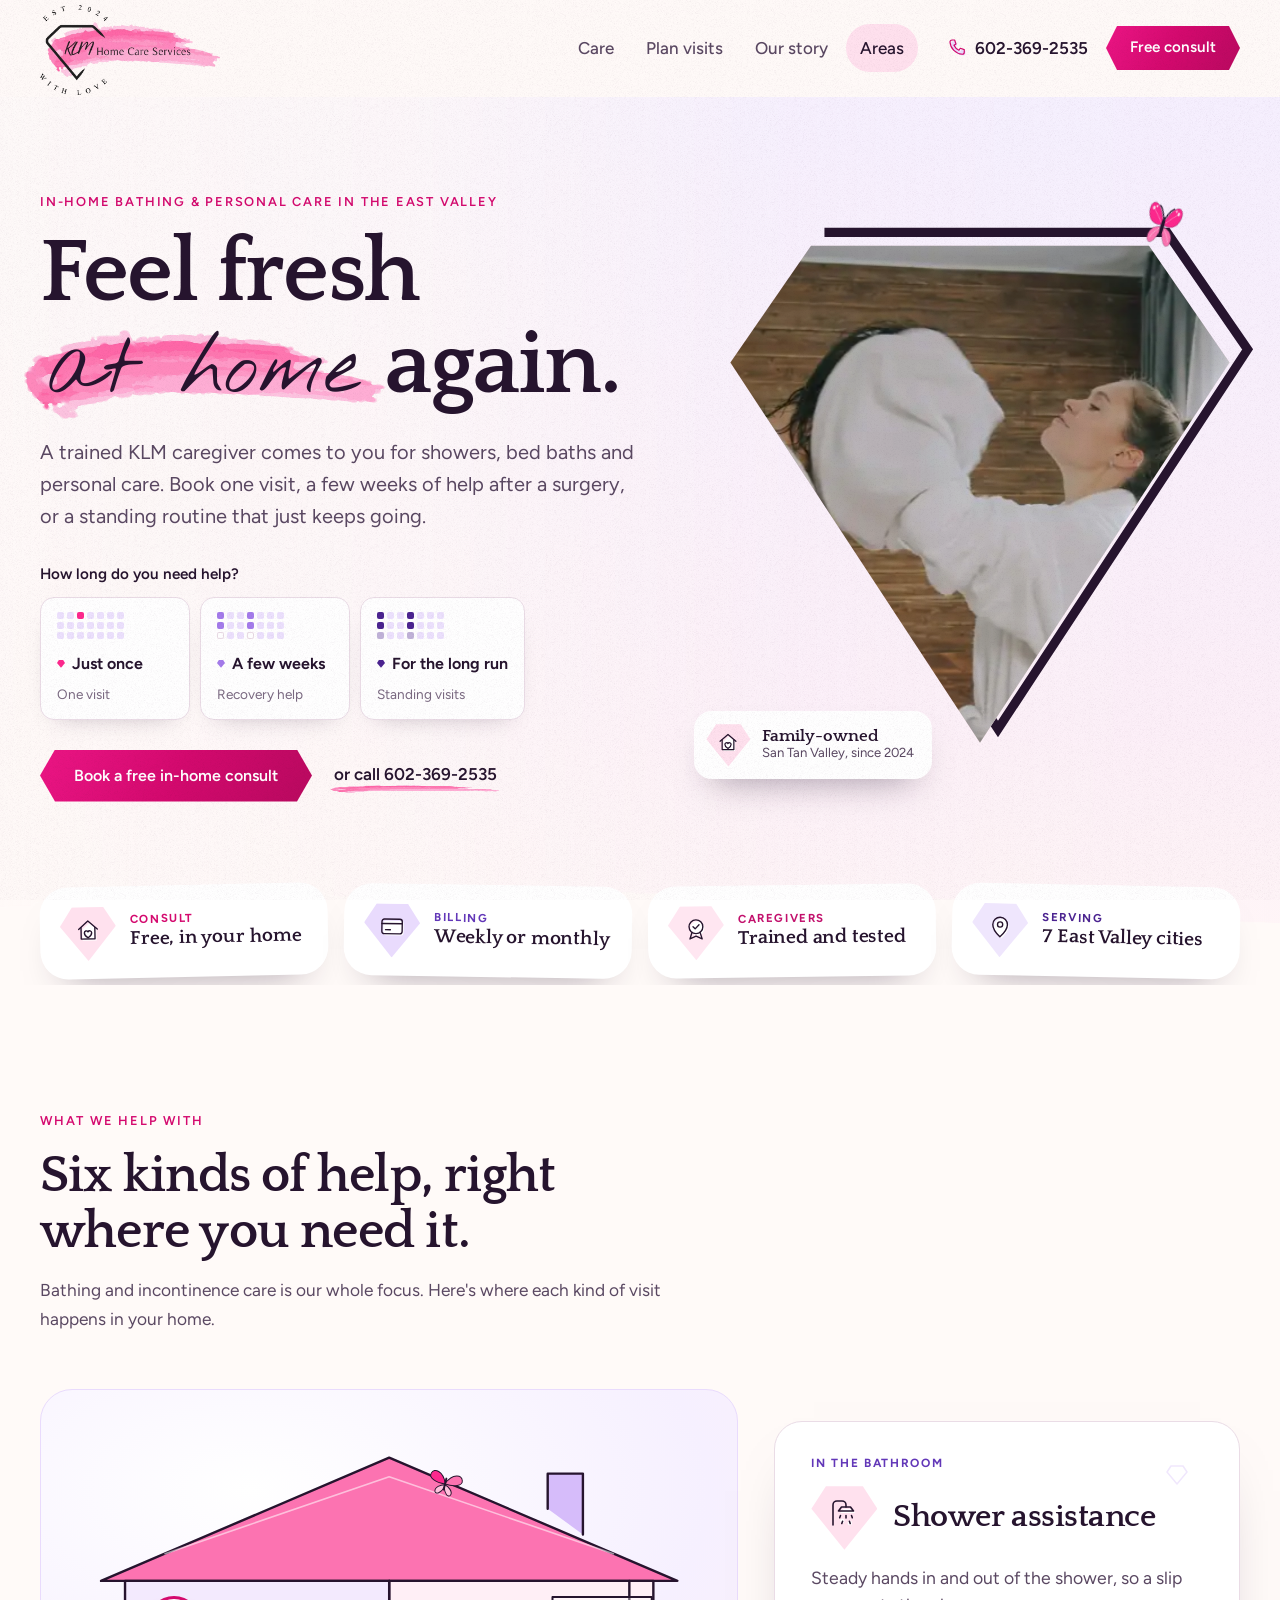
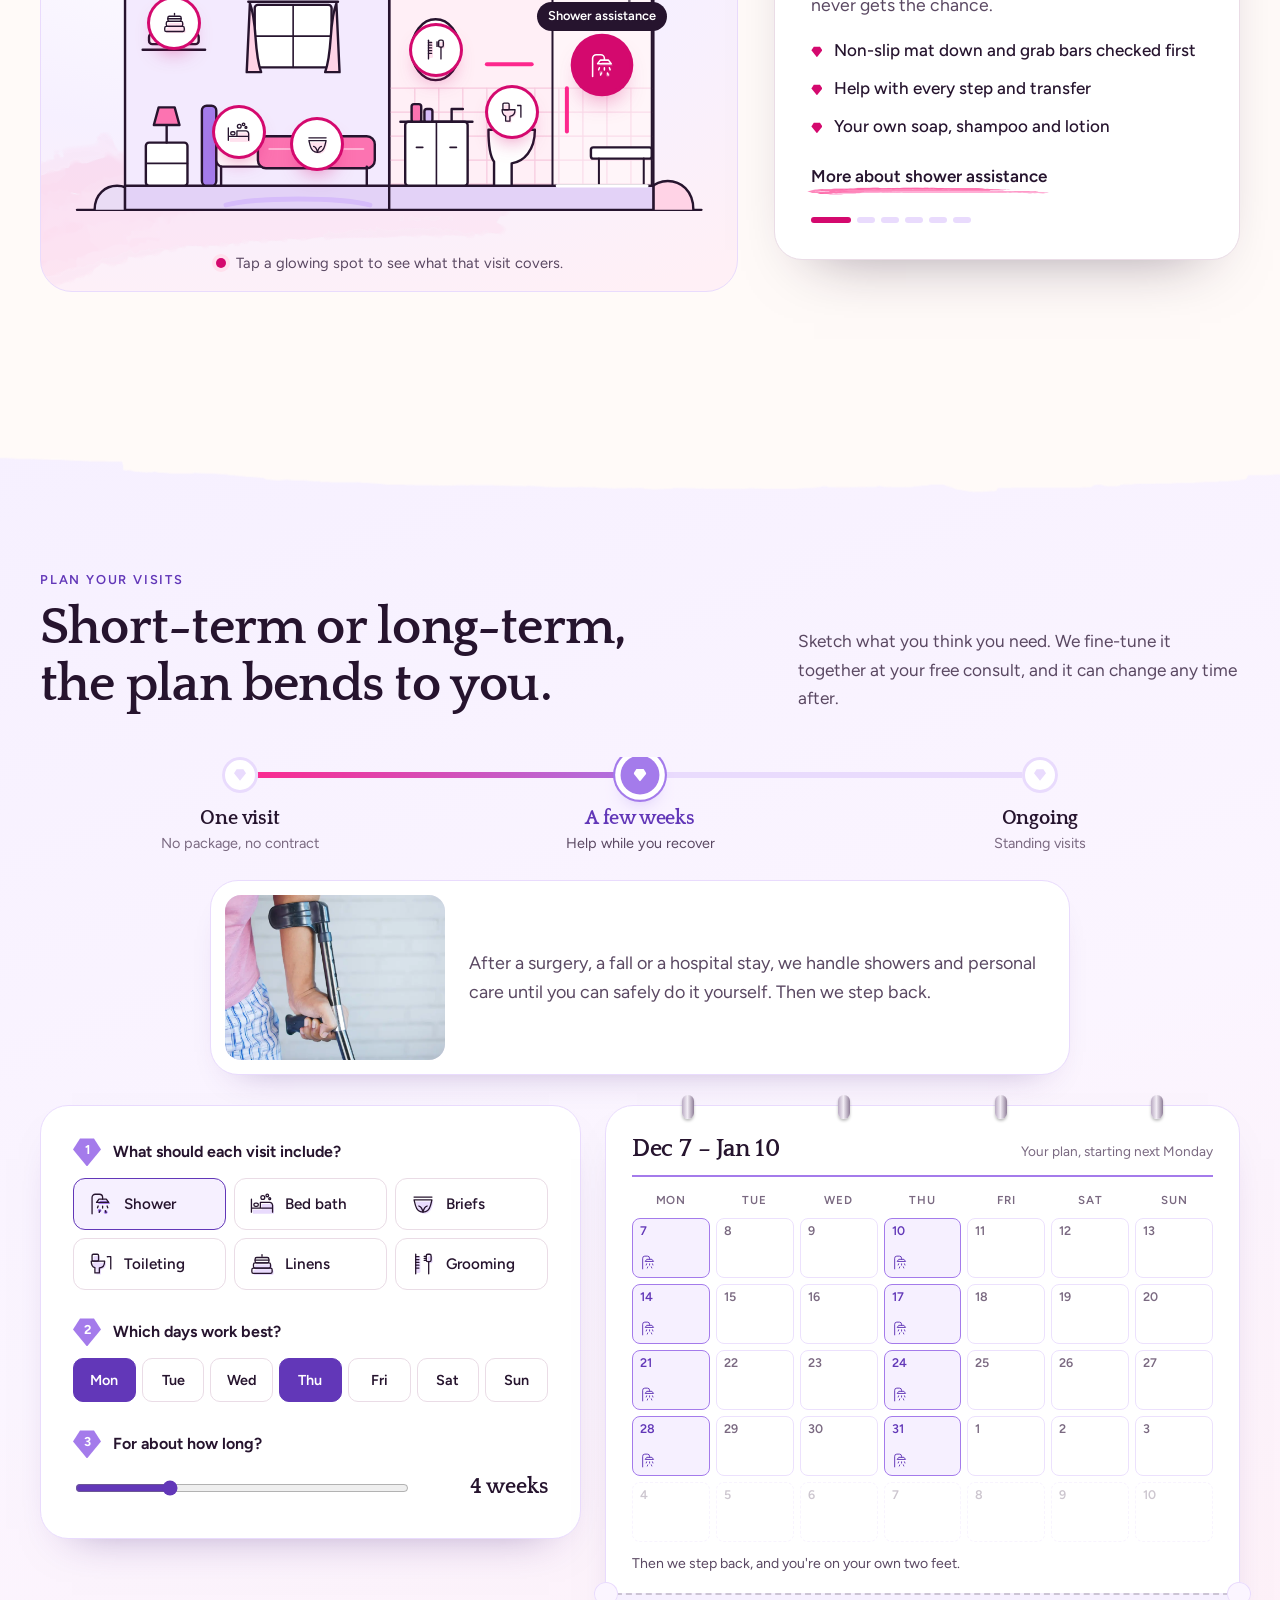
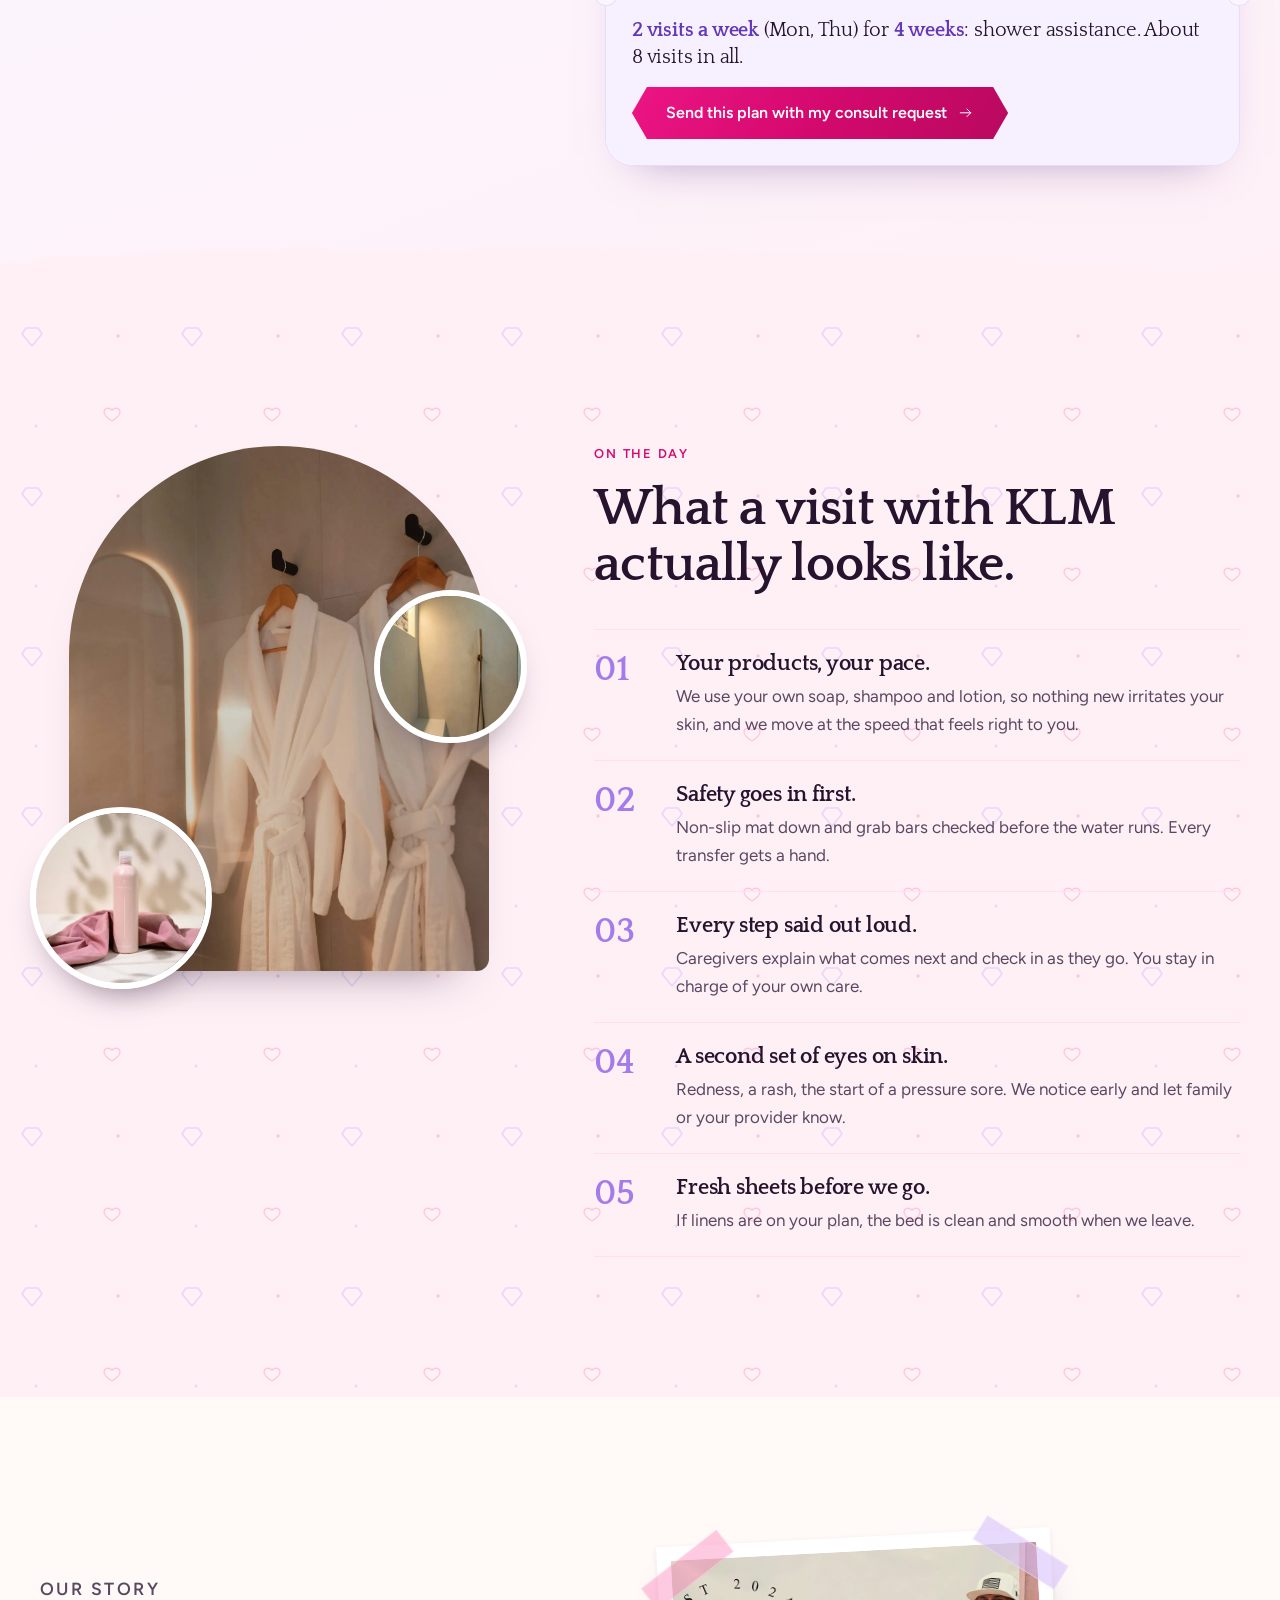
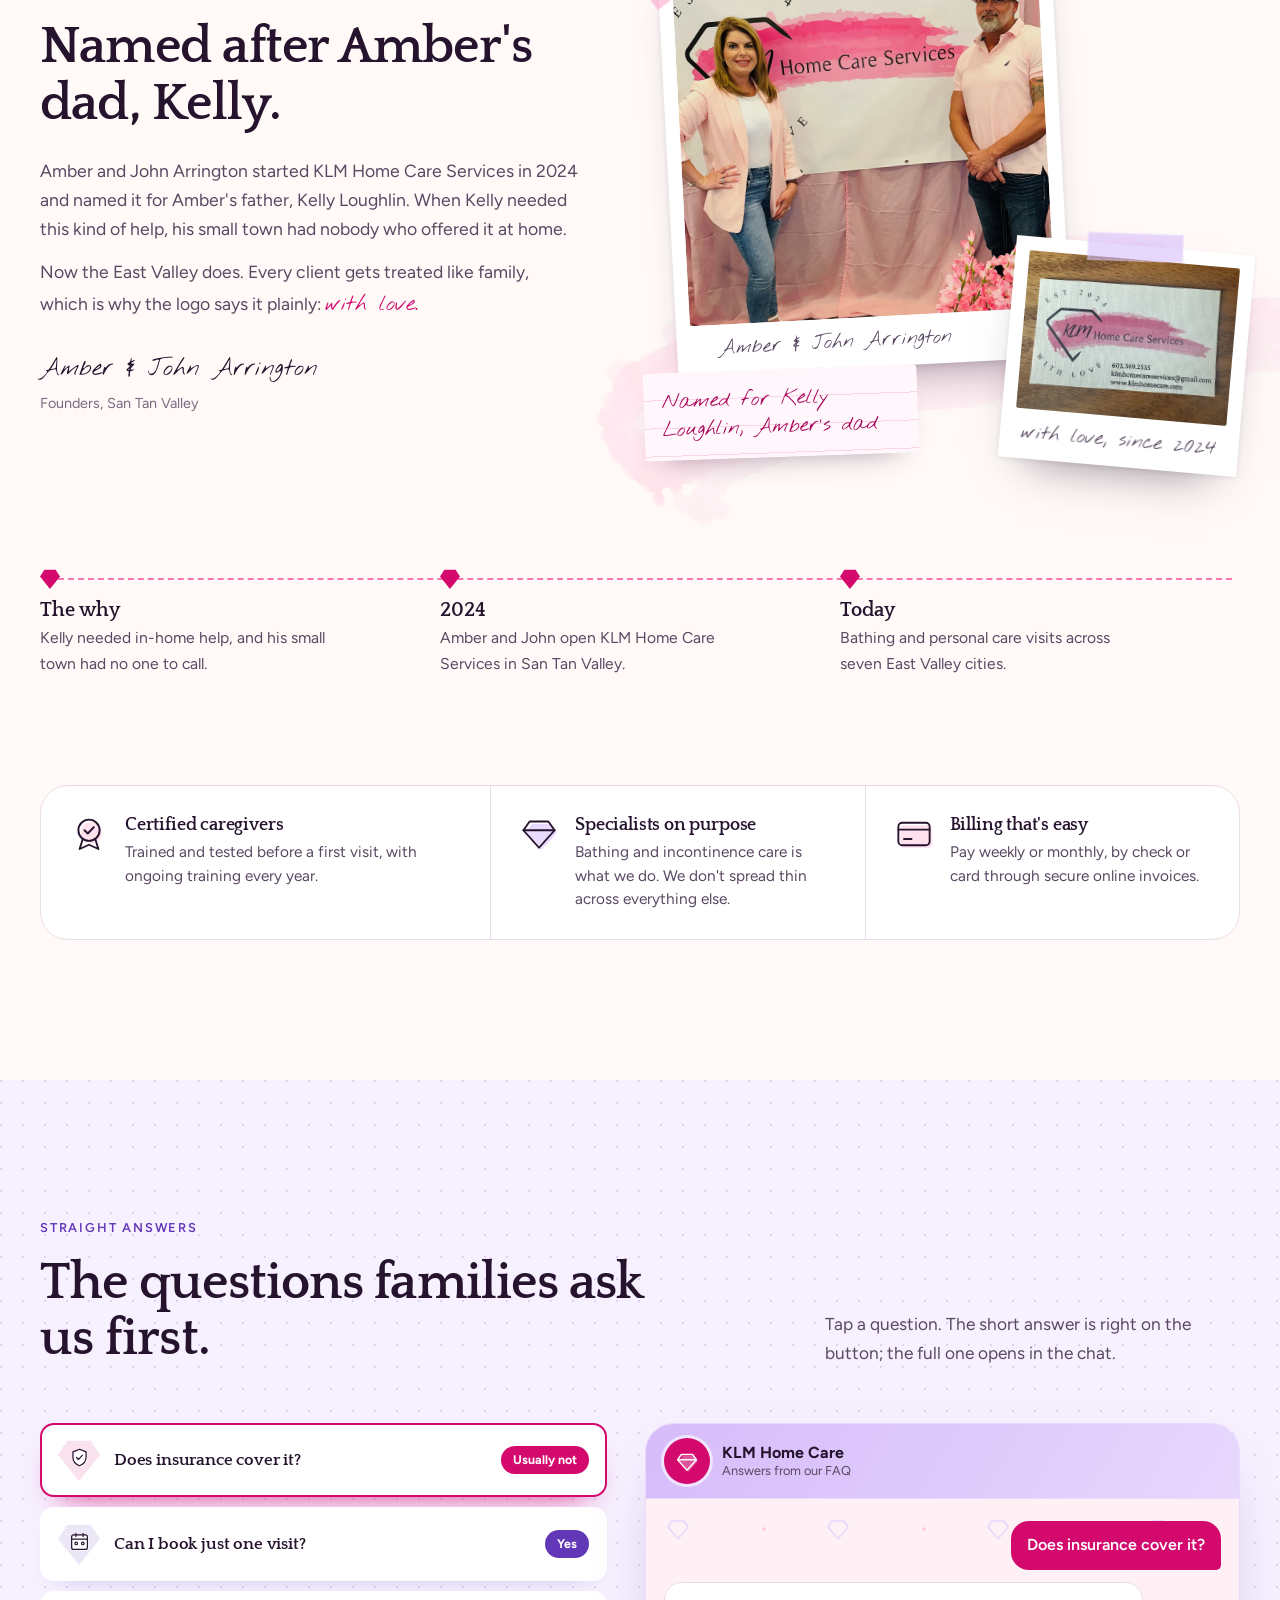
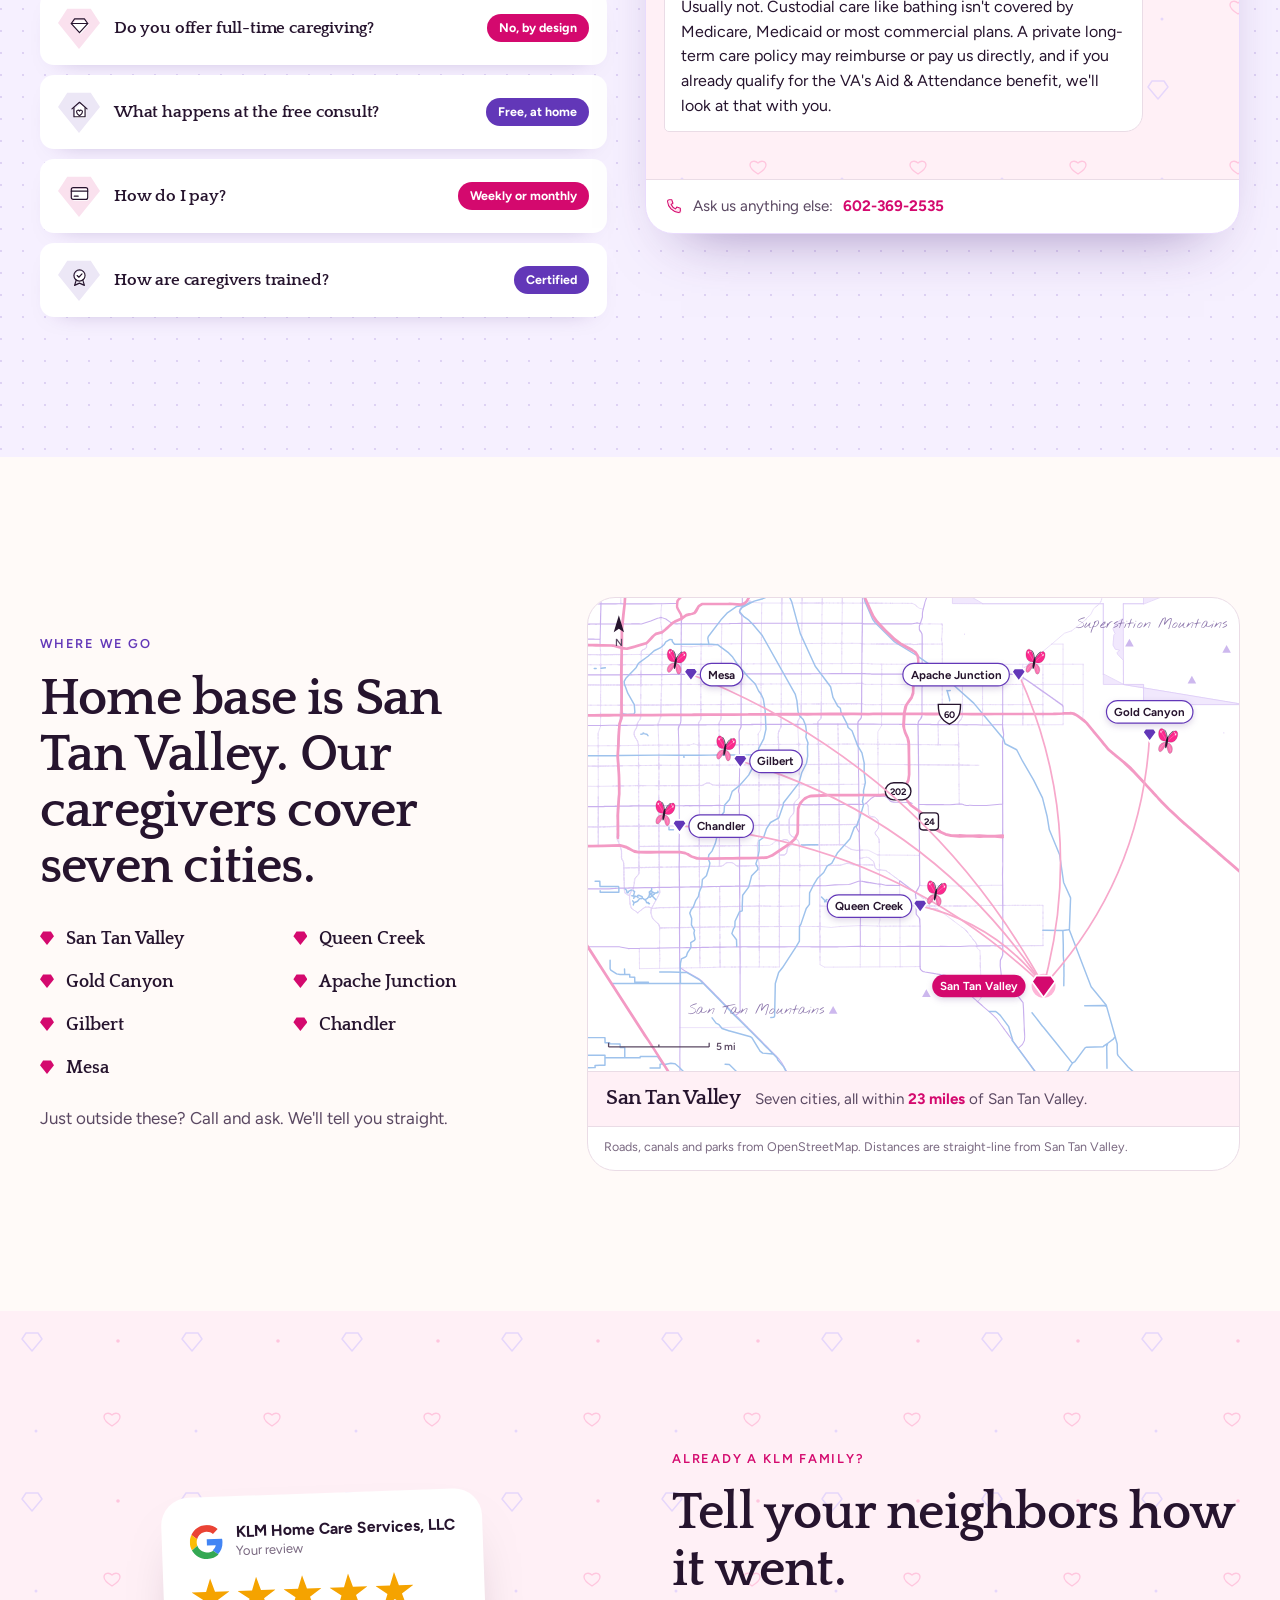
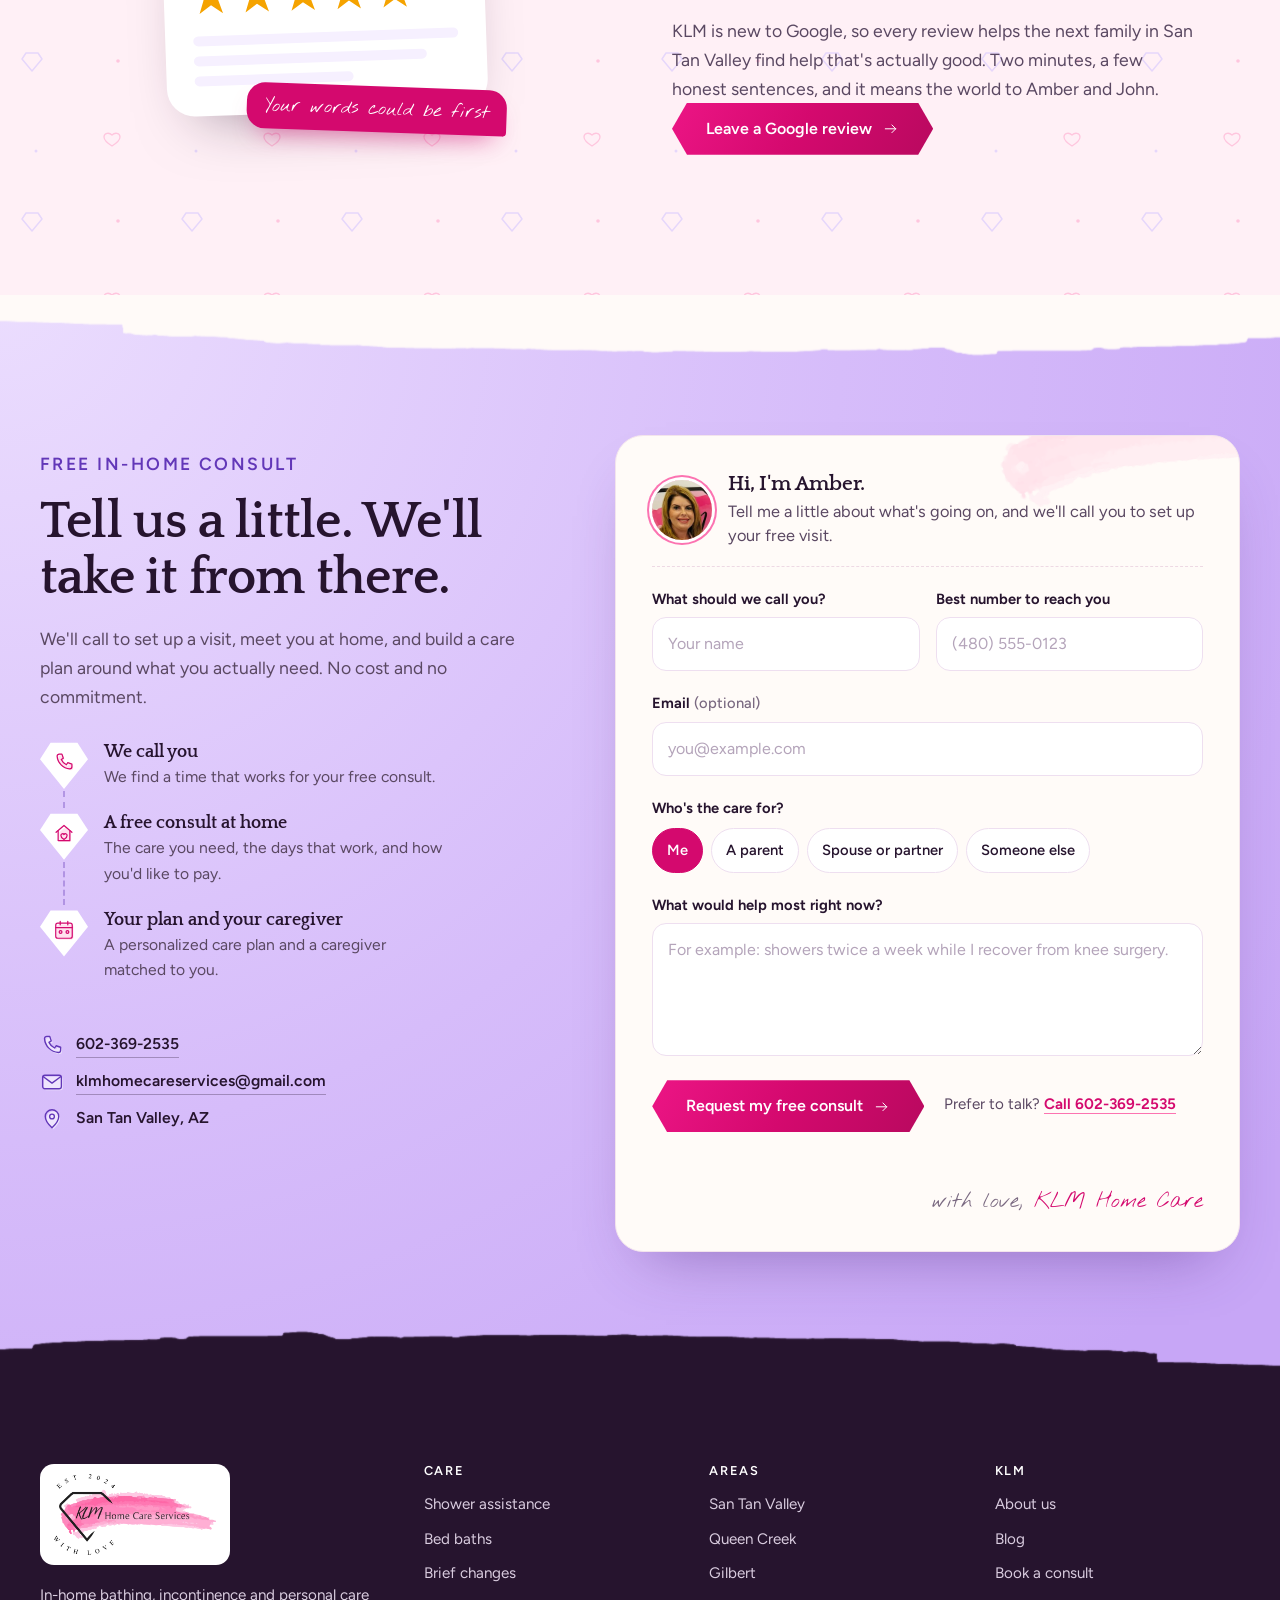
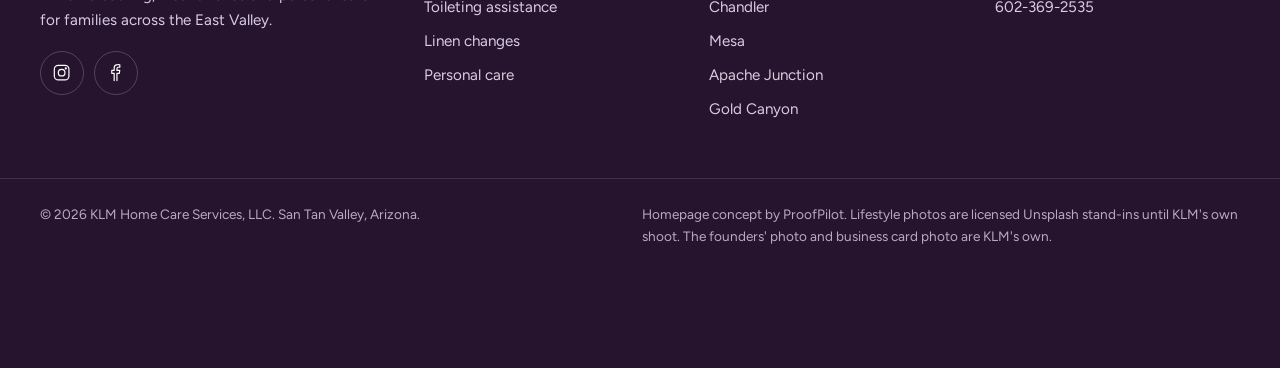
==== commit e684d86f: "Update KLM Home Care concept preview" ====
--- a/index.html
+++ b/index.html
@@ -13,7 +13,7 @@
 <link rel="preconnect" href="https://fonts.gstatic.com" crossorigin>
 <link href="https://fonts.googleapis.com/css2?family=Quattrocento:wght@400;700&family=Nothing+You+Could+Do&family=Figtree:wght@400;500;600;700&display=swap" rel="stylesheet">
 <script>document.documentElement.classList.add("js");try{if(/[?&]nointro/.test(location.search))sessionStorage.setItem("klm_intro","1");if(matchMedia("(prefers-reduced-motion: reduce)").matches)document.documentElement.classList.add("intro-seen")}catch(e){}setTimeout(function(){document.documentElement.classList.add("hero-go")},5200)</script>
-<link rel="stylesheet" href="assets/site.css?v=29">
+<link rel="stylesheet" href="assets/site.css?v=31">
 </head>
 <body>
 
@@ -135,52 +135,150 @@
   <div class="wrap">
     <div class="sec-head">
       <p class="eyebrow">What we help with</p>
-      <h2>Six kinds of everyday help, from people who do it every day.</h2>
-      <p class="sec-sub">Bathing and incontinence care is our whole focus. That's why families call us when they need it done safely and done right.</p>
-    </div>
-
-    <div class="bento">
-      <article class="tile tile-shower">
-        <img class="tile-img" src="assets/img/shower-900.webp" width="900" height="600" alt="A bright modern bathroom with a walk-in shower" loading="lazy">
-        <div class="tile-body">
-          <svg class="tile-ico"><use href="#i-shower"/></svg>
-          <h3><a href="#" data-preview-off="1">Shower assistance</a></h3>
-          <p>Steady hands in and out of the shower. Non-slip mat down, grab bars checked, and help with every step so a slip never gets the chance.</p>
-        </div>
-      </article>
-
-      <article class="tile tile-bed">
-        <svg class="tile-ico"><use href="#i-bedbath"/></svg>
-        <h3><a href="#" data-preview-off="1">Bed baths</a></h3>
-        <p>A full, gentle wash without leaving bed. We keep an eye out for redness or early sores while we're there.</p>
-      </article>
-
-      <article class="tile tile-brief">
-        <svg class="tile-ico"><use href="#i-brief"/></svg>
-        <h3><a href="#" data-preview-off="1">Brief &amp; undergarment changes</a></h3>
-        <p>Discreet, unhurried and on your schedule, so skin stays healthy and nobody feels rushed.</p>
-      </article>
-
-      <article class="tile tile-toilet">
-        <svg class="tile-ico"><use href="#i-toilet"/></svg>
-        <h3><a href="#" data-preview-off="1">Toileting assistance</a></h3>
-        <p>Help with transfers and positioning, and a quiet heads-up to family if something seems off.</p>
-      </article>
-
-      <article class="tile tile-linen">
-        <img class="tile-img" src="assets/img/linens-900.webp" width="600" height="900" alt="Fresh white bed linens" loading="lazy">
-        <div class="tile-body">
-          <svg class="tile-ico"><use href="#i-linens"/></svg>
-          <h3><a href="#" data-preview-off="1">Linen changes</a></h3>
-          <p>Clean sheets, pulled smooth, with soiled linens handled the sanitary way. Daily, weekly, or whenever you need.</p>
-        </div>
-      </article>
-
-      <article class="tile tile-personal">
-        <svg class="tile-ico"><use href="#i-personal"/></svg>
-        <h3><a href="#" data-preview-off="1">Personal care</a></h3>
-        <p>Hair, teeth, shaving, getting dressed. The small routines that make the day feel like yours again.</p>
-      </article>
+      <h2>Six kinds of help, right where you need it.</h2>
+      <p class="sec-sub">Bathing and incontinence care is our whole focus. Here's where each kind of visit happens in your home.</p>
+    </div>
+
+    <div class="room-tour">
+      <div class="house-stage">
+        <div class="house-wrap" role="tablist" aria-label="Care around the home">
+<svg class="house" viewBox="0 0 800 520" role="img" aria-labelledby="house-t" xmlns="http://www.w3.org/2000/svg">
+  <title id="house-t">A home cut open to show a bedroom and a bathroom, with the six kinds of care marked where they happen</title>
+  <g stroke="#26142E" stroke-width="3" stroke-linejoin="round" stroke-linecap="round">
+    <!-- ground and bushes -->
+    <path d="M10 482H790" fill="none"/>
+    <path d="M32 482c0-20 14-30 28-30s28 10 28 30" fill="#EADCF5"/>
+    <path d="M716 482c0-24 16-36 32-36s32 12 32 36" fill="#FFD3E6"/>
+    <!-- roof and chimney -->
+    <path d="M598 106V62h44v76" fill="#D6BCFA"/>
+    <path d="M40 196L400 42l360 154z" fill="#FC73B1"/>
+    <path d="M120 162L400 66l280 96" fill="none" stroke="#fff" stroke-opacity=".55" stroke-width="2"/>
+    <!-- walls -->
+    <rect x="70" y="196" width="330" height="286" fill="#F3EAFE"/>
+    <rect x="400" y="196" width="330" height="286" fill="#FFEFF6"/>
+    <!-- bathroom tiles -->
+    <g stroke="#F7C9DE" stroke-width="1.5" fill="none">
+      <path d="M402 330H728M402 360H728M402 390H728M402 420H728M402 450H728"/>
+      <path d="M432 330V452M462 330V452M492 330V452M522 330V452M552 330V452M582 330V452M612 330V452M642 330V452M672 330V452M702 330V452"/>
+    </g>
+    <!-- floor -->
+    <rect x="70" y="452" width="660" height="30" fill="#E3D2F7"/>
+    <path d="M400 196V482" fill="none"/>
+
+    <!-- BEDROOM -->
+    <!-- wall shelf with folded linens -->
+    <path d="M92 282H170" fill="none"/>
+    <rect x="100" y="262" width="62" height="13" rx="4" fill="#fff"/>
+    <rect x="104" y="249" width="54" height="13" rx="4" fill="#FC73B1"/>
+    <rect x="108" y="236" width="46" height="13" rx="4" fill="#D6BCFA"/>
+    <!-- window with curtains -->
+    <rect x="232" y="226" width="96" height="78" rx="4" fill="#fff"/>
+    <path d="M280 226V304M232 265H328" fill="none" stroke-width="2"/>
+    <path d="M224 222h112" fill="none"/>
+    <path d="M226 224c10 26 4 58 14 86h-18z" fill="#FFD3E6"/>
+    <path d="M334 224c-10 26-4 58-14 86h18z" fill="#FFD3E6"/>
+    <!-- nightstand and lamp -->
+    <rect x="96" y="398" width="52" height="54" rx="4" fill="#fff"/>
+    <path d="M96 424H148" fill="none" stroke-width="2"/>
+    <path d="M122 398v-22" fill="none"/>
+    <path d="M106 376l6-22h20l6 22z" fill="#FC73B1"/>
+    <!-- bed -->
+    <rect x="166" y="352" width="18" height="100" rx="6" fill="#A47BEB"/>
+    <rect x="184" y="398" width="196" height="30" rx="8" fill="#fff"/>
+    <rect x="236" y="390" width="146" height="40" rx="10" fill="#FC73B1"/>
+    <path d="M250 406h118" fill="none" stroke="#fff" stroke-opacity=".6" stroke-width="2"/>
+    <ellipse cx="212" cy="392" rx="24" ry="11" fill="#fff"/>
+    <path d="M190 428v24M372 428v24" fill="none"/>
+    <!-- rug -->
+    <path d="M196 476c40-10 140-10 180 0" fill="none" stroke="#D6BCFA" stroke-width="6"/>
+
+    <!-- BATHROOM -->
+    <!-- mirror and vanity -->
+    <ellipse cx="458" cy="282" rx="30" ry="38" fill="#fff"/>
+    <path d="M444 262l14-12" fill="none" stroke="#D6BCFA" stroke-width="3"/>
+    <rect x="420" y="372" width="78" height="80" rx="4" fill="#fff"/>
+    <path d="M414 372h90" fill="none"/>
+    <path d="M459 372v80M434 404h8M476 404h8" fill="none" stroke-width="2"/>
+    <rect x="428" y="350" width="12" height="22" rx="3" fill="#FC73B1"/>
+    <rect x="444" y="356" width="10" height="16" rx="3" fill="#D6BCFA"/>
+    <path d="M478 372v-16h14" fill="none"/>
+    <!-- toilet with grab bar -->
+    <path d="M522 300h56" fill="none" stroke="#FD288D" stroke-width="5"/>
+    <rect x="534" y="338" width="38" height="44" rx="6" fill="#fff"/>
+    <path d="M524 382h58c0 26-14 40-29 42v28h-22v-30c-6-8-7-22-7-40z" fill="#fff"/>
+    <!-- walk-in shower -->
+    <path d="M700 196v34h-34" fill="none"/>
+    <path d="M652 230h28l6 10h-40z" fill="#D6BCFA"/>
+    <g fill="#FC73B1" stroke="none"><circle cx="656" cy="256" r="3"/><circle cx="666" cy="266" r="3"/><circle cx="676" cy="256" r="3"/><circle cx="660" cy="280" r="3"/><circle cx="674" cy="286" r="3"/></g>
+    <rect x="604" y="216" width="124" height="236" fill="#fff" fill-opacity=".35" stroke-width="2.5"/>
+    <path d="M622 330v54" fill="none" stroke="#FD288D" stroke-width="5"/>
+    <rect x="652" y="404" width="76" height="14" rx="3" fill="#fff"/>
+    <path d="M662 418v34M718 418v34" fill="none" stroke-width="2.5"/>
+    <path d="M610 452h112" fill="none" stroke="#fff" stroke-width="4"/>
+  </g>
+  <!-- butterfly resting on the roof -->
+  <g transform="translate(470 74) rotate(14)">
+    <path d="M0 0C-6-14-18-16-20-8-22-2-12 2 0 1z" fill="#FD288D" stroke="#26142E" stroke-width="1.2"/>
+    <path d="M0 0C6-14 18-16 20-8 22-2 12 2 0 1z" fill="#FC73B1" stroke="#26142E" stroke-width="1.2"/>
+    <path d="M0 2c-5 1-12 6-10 11 2 4 8 0 10-8zM0 2c5 1 12 6 10 11-2 4-8 0-10-8z" fill="#FFC2DD" stroke="#26142E" stroke-width="1.2"/>
+    <path d="M0-6v14" stroke="#26142E" stroke-width="2.4" stroke-linecap="round"/>
+  </g>
+</svg>
+
+          <button class="hs" id="hs-shower" role="tab" aria-selected="true" aria-controls="sp-shower" tabindex="0" style="left:83.2%;top:57.7%"><span class="hs-gem"><svg class="ico"><use href="#i-shower"/></svg></span><span class="hs-label">Shower assistance</span></button>
+          <button class="hs" id="hs-toilet" role="tab" aria-selected="false" aria-controls="sp-toilet" tabindex="-1" style="left:69.1%;top:69.2%"><span class="hs-gem"><svg class="ico"><use href="#i-toilet"/></svg></span><span class="hs-label">Toileting assistance</span></button>
+          <button class="hs" id="hs-personal" role="tab" aria-selected="false" aria-controls="sp-personal" tabindex="-1" style="left:57.3%;top:54.2%"><span class="hs-gem"><svg class="ico"><use href="#i-personal"/></svg></span><span class="hs-label">Personal care</span></button>
+          <button class="hs" id="hs-bed" role="tab" aria-selected="false" aria-controls="sp-bed" tabindex="-1" style="left:26.5%;top:74%"><span class="hs-gem"><svg class="ico"><use href="#i-bedbath"/></svg></span><span class="hs-label">Bed baths</span></button>
+          <button class="hs" id="hs-brief" role="tab" aria-selected="false" aria-controls="sp-brief" tabindex="-1" style="left:38.8%;top:76.9%"><span class="hs-gem"><svg class="ico"><use href="#i-brief"/></svg></span><span class="hs-label">Brief & undergarment changes</span></button>
+          <button class="hs" id="hs-linen" role="tab" aria-selected="false" aria-controls="sp-linen" tabindex="-1" style="left:16.4%;top:47.7%"><span class="hs-gem"><svg class="ico"><use href="#i-linens"/></svg></span><span class="hs-label">Linen changes</span></button>
+        </div>
+        <p class="house-hint"><span class="tap-dot" aria-hidden="true"></span>Tap a glowing spot to see what that visit covers.</p>
+      </div>
+      <div class="svc-panel" aria-live="polite">
+        <div class="svp" id="sp-shower" role="tabpanel" aria-labelledby="hs-shower">
+          <p class="sp-room">In the bathroom</p>
+          <div class="sp-head"><span class="sp-ico"><svg class="ico"><use href="#i-shower"/></svg></span><h3>Shower assistance</h3></div>
+          <p class="sp-line">Steady hands in and out of the shower, so a slip never gets the chance.</p>
+          <ul class="sp-list"><li>Non-slip mat down and grab bars checked first</li><li>Help with every step and transfer</li><li>Your own soap, shampoo and lotion</li></ul>
+          <a class="tlink" href="#" data-preview-off="1">More about shower assistance</a>
+        </div>
+        <div class="svp" id="sp-toilet" role="tabpanel" aria-labelledby="hs-toilet" hidden>
+          <p class="sp-room">In the bathroom</p>
+          <div class="sp-head"><span class="sp-ico"><svg class="ico"><use href="#i-toilet"/></svg></span><h3>Toileting assistance</h3></div>
+          <p class="sp-line">Help with transfers and positioning, handled with privacy and respect.</p>
+          <ul class="sp-list"><li>Safe transfers on and off the toilet</li><li>Discreet, unhurried help</li><li>Changes in habits shared with family</li></ul>
+          <a class="tlink" href="#" data-preview-off="1">More about toileting assistance</a>
+        </div>
+        <div class="svp" id="sp-personal" role="tabpanel" aria-labelledby="hs-personal" hidden>
+          <p class="sp-room">In the bathroom</p>
+          <div class="sp-head"><span class="sp-ico"><svg class="ico"><use href="#i-personal"/></svg></span><h3>Personal care</h3></div>
+          <p class="sp-line">The small routines that make a day feel like yours again.</p>
+          <ul class="sp-list"><li>Hair, teeth and shaving</li><li>Getting dressed the way you like</li><li>Help moving safely around the house</li></ul>
+          <a class="tlink" href="#" data-preview-off="1">More about personal care</a>
+        </div>
+        <div class="svp" id="sp-bed" role="tabpanel" aria-labelledby="hs-bed" hidden>
+          <p class="sp-room">In the bedroom</p>
+          <div class="sp-head"><span class="sp-ico"><svg class="ico"><use href="#i-bedbath"/></svg></span><h3>Bed baths</h3></div>
+          <p class="sp-line">A full, gentle wash without leaving bed.</p>
+          <ul class="sp-list"><li>Warm, thorough wash with your products</li><li>Skin checked for redness or early sores</li><li>Each step explained, privacy kept</li></ul>
+          <a class="tlink" href="#" data-preview-off="1">More about bed baths</a>
+        </div>
+        <div class="svp" id="sp-brief" role="tabpanel" aria-labelledby="hs-brief" hidden>
+          <p class="sp-room">In the bedroom</p>
+          <div class="sp-head"><span class="sp-ico"><svg class="ico"><use href="#i-brief"/></svg></span><h3>Brief & undergarment changes</h3></div>
+          <p class="sp-line">Discreet changes on your schedule, so skin stays healthy.</p>
+          <ul class="sp-list"><li>Quick, respectful changes</li><li>Skin watched for irritation</li><li>Fits into your daily routine</li></ul>
+          <a class="tlink" href="#" data-preview-off="1">More about brief changes</a>
+        </div>
+        <div class="svp" id="sp-linen" role="tabpanel" aria-labelledby="hs-linen" hidden>
+          <p class="sp-room">In the bedroom</p>
+          <div class="sp-head"><span class="sp-ico"><svg class="ico"><use href="#i-linens"/></svg></span><h3>Linen changes</h3></div>
+          <p class="sp-line">Clean sheets, pulled smooth, handled the sanitary way.</p>
+          <ul class="sp-list"><li>Soiled linens handled hygienically</li><li>Fresh, wrinkle-free bedding</li><li>Daily, weekly or when you need it</li></ul>
+          <a class="tlink" href="#" data-preview-off="1">More about linen changes</a>
+        </div>
+        <div class="sp-dots" aria-hidden="true"><i></i><i></i><i></i><i></i><i></i><i></i></div>
+      </div>
     </div>
   </div>
 </section>
@@ -608,6 +706,6 @@
 </div>
 
 <script src="assets/reviews.js?v=3" defer></script>
-<script src="assets/app.js?v=17" defer></script>
+<script src="assets/app.js?v=19" defer></script>
 </body>
 </html>
--- a/assets/site.css
+++ b/assets/site.css
@@ -1046,3 +1046,56 @@
   .scrapbook{margin-top:10px}
   .hero-media::after{background:linear-gradient(180deg,rgba(255,250,248,.2) 0%,rgba(255,250,248,.78) 42%,rgba(255,250,248,.88) 100%)}
 }
+
+/* ---------- services: a cutaway home with a spot for each kind of visit ---------- */
+.room-tour{display:grid;grid-template-columns:minmax(0,1.5fr) minmax(0,1fr);gap:clamp(20px,3vw,36px);align-items:center}
+.house-stage{position:relative;padding:clamp(18px,3vw,34px) clamp(14px,2.4vw,28px) 16px;border-radius:32px;background:radial-gradient(120% 90% at 30% 20%,#fff 0%,var(--lav-50) 55%,var(--blush-50) 100%);border:1px solid var(--plum-100);overflow:hidden}
+.house-stage::before{content:"";position:absolute;left:-12%;bottom:-6%;width:80%;height:46%;background:url(img/brush.webp) center/contain no-repeat;opacity:.14;transform:rotate(-6deg);pointer-events:none}
+.house-wrap{position:relative}
+.house{display:block;width:100%;height:auto;position:relative}
+.hs{position:absolute;transform:translate(-50%,-50%);border:0;background:none;padding:0;cursor:pointer;z-index:2}
+.hs-gem{position:relative;display:grid;place-items:center;width:48px;height:48px;border-radius:50%;background:#fff;box-shadow:0 0 0 3px var(--pink-ink),0 12px 22px -10px rgba(212,9,110,.7);transition:transform .3s var(--ease-out),background-color .3s}
+.hs-gem::before{content:"";position:absolute;inset:-7px;border-radius:50%;border:2px solid var(--pink);opacity:0;animation:ring 2.4s var(--ease-out) infinite}
+.hs:nth-of-type(2) .hs-gem::before{animation-delay:.4s}.hs:nth-of-type(3) .hs-gem::before{animation-delay:.8s}.hs:nth-of-type(4) .hs-gem::before{animation-delay:1.2s}.hs:nth-of-type(5) .hs-gem::before{animation-delay:1.6s}.hs:nth-of-type(6) .hs-gem::before{animation-delay:2s}
+@keyframes ring{0%{transform:scale(.8);opacity:.7}100%{transform:scale(1.5);opacity:0}}
+.hs-gem .ico{width:25px;height:25px;color:var(--ink);--du:var(--blush-100);stroke-width:1.7}
+.hs:hover .hs-gem{transform:scale(1.1)}
+.hs[aria-selected="true"] .hs-gem{background:var(--pink-ink);transform:scale(1.16)}
+.hs[aria-selected="true"] .hs-gem .ico{color:#fff;--du:rgba(255,255,255,.25)}
+.hs[aria-selected="true"] .hs-gem .ico .ac{stroke:#FFD3E6}
+.hs[aria-selected="true"] .hs-gem::before{animation:none}
+.hs-label{position:absolute;left:50%;bottom:calc(100% + 10px);transform:translate(-50%,6px);white-space:nowrap;background:var(--ink);color:#fff;font:600 .8rem/1 var(--f-body);padding:8px 11px;border-radius:999px;opacity:0;pointer-events:none;transition:opacity .2s,transform .2s var(--ease-out)}
+.hs:hover .hs-label,.hs:focus-visible .hs-label,.hs[aria-selected="true"] .hs-label{opacity:1;transform:translate(-50%,0)}
+.hs:focus-visible{outline:none}
+.hs:focus-visible .hs-gem{box-shadow:0 0 0 3px #fff,0 0 0 6px var(--ink)}
+.house-hint{position:relative;display:flex;align-items:center;gap:10px;justify-content:center;margin-top:10px;font-size:.92rem;color:var(--ink-2)}
+.tap-dot{width:10px;height:10px;border-radius:50%;background:var(--pink-ink);box-shadow:0 0 0 4px var(--blush-100)}
+
+.svc-panel{position:relative;background:#fff;border:1px solid var(--line);border-radius:28px;padding:clamp(24px,3vw,36px);box-shadow:0 30px 60px -40px rgba(38,20,46,.5);min-height:420px;display:flex;flex-direction:column}
+.svc-panel::before{content:"";position:absolute;right:22px;top:22px;width:72px;height:72px;background:url(img/pattern-gems.svg) 0 0/160px;opacity:.6;border-radius:50%}
+.svp{display:flex;flex-direction:column;gap:14px;flex:1}
+.svp[hidden]{display:none}
+.svp.in{animation:rise .45s var(--ease-out) both}
+.sp-room{font:700 .74rem/1 var(--f-body);letter-spacing:.14em;text-transform:uppercase;color:var(--plum-ink)}
+.sp-head{display:flex;align-items:center;gap:16px}
+.sp-ico{flex:none;display:grid;place-items:center;width:66px;height:66px;background:var(--blush-100);clip-path:polygon(22% 4%,78% 4%,100% 38%,50% 100%,0 38%)}
+.sp-ico .ico{width:32px;height:32px;margin-top:-8px;color:var(--ink);--du:#fff;stroke-width:1.6}
+.sp-head h3{font:700 clamp(1.5rem,1.2rem + 1vw,2rem)/1.1 var(--f-display);letter-spacing:-.015em}
+.sp-line{font-size:1.1rem;line-height:1.55;color:var(--ink-2)}
+.sp-list{list-style:none;padding:0;margin:4px 0 6px;display:flex;flex-direction:column;gap:10px}
+.sp-list li{display:flex;gap:12px;align-items:baseline;font-weight:500}
+.sp-list li::before{content:"";flex:none;width:11px;height:11px;transform:translateY(1px);background:var(--pink-ink);clip-path:polygon(22% 4%,78% 4%,100% 38%,50% 100%,0 38%)}
+.svp .tlink{align-self:flex-start;margin-top:auto}
+.sp-dots{display:flex;gap:6px;margin-top:22px}
+.sp-dots i{height:6px;width:18px;border-radius:3px;background:var(--plum-100);overflow:hidden;position:relative;transition:width .3s}
+.sp-dots i.on{width:40px;background:var(--blush-100)}
+.sp-dots i.on::after{content:"";position:absolute;inset:0;background:var(--pink-ink);transform-origin:left;transform:scaleX(1)}
+.sp-dots.auto i.on::after{animation:dotfill var(--tour,4.2s) linear both}
+@keyframes dotfill{from{transform:scaleX(0)}}
+@media (max-width:1000px){.room-tour{grid-template-columns:1fr}.svc-panel{min-height:0}}
+@media (max-width:600px){
+  .hs-gem{width:34px;height:34px;box-shadow:0 0 0 2px var(--pink-ink),0 8px 14px -8px rgba(212,9,110,.7)}
+  .hs-gem .ico{width:18px;height:18px}
+  .hs-label{display:none}
+  .house-stage{padding:12px 8px 12px;border-radius:22px}
+}
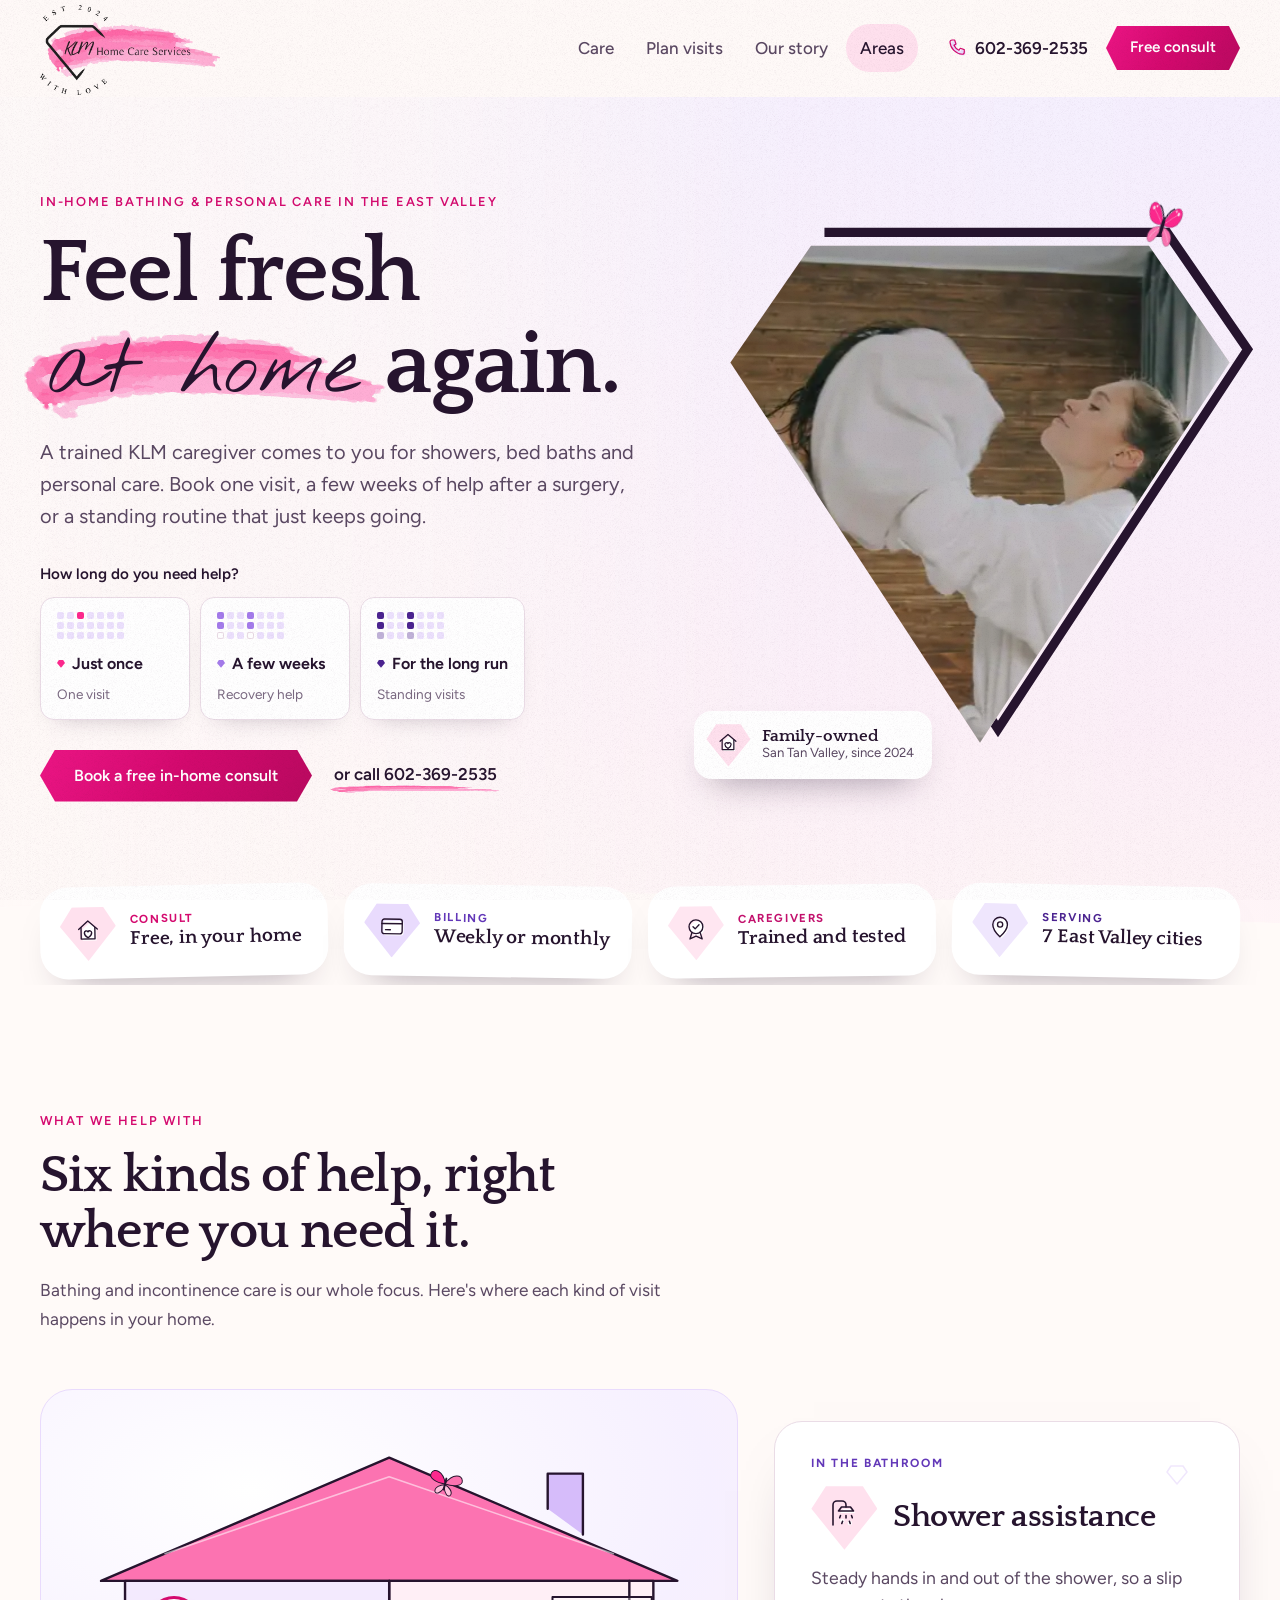
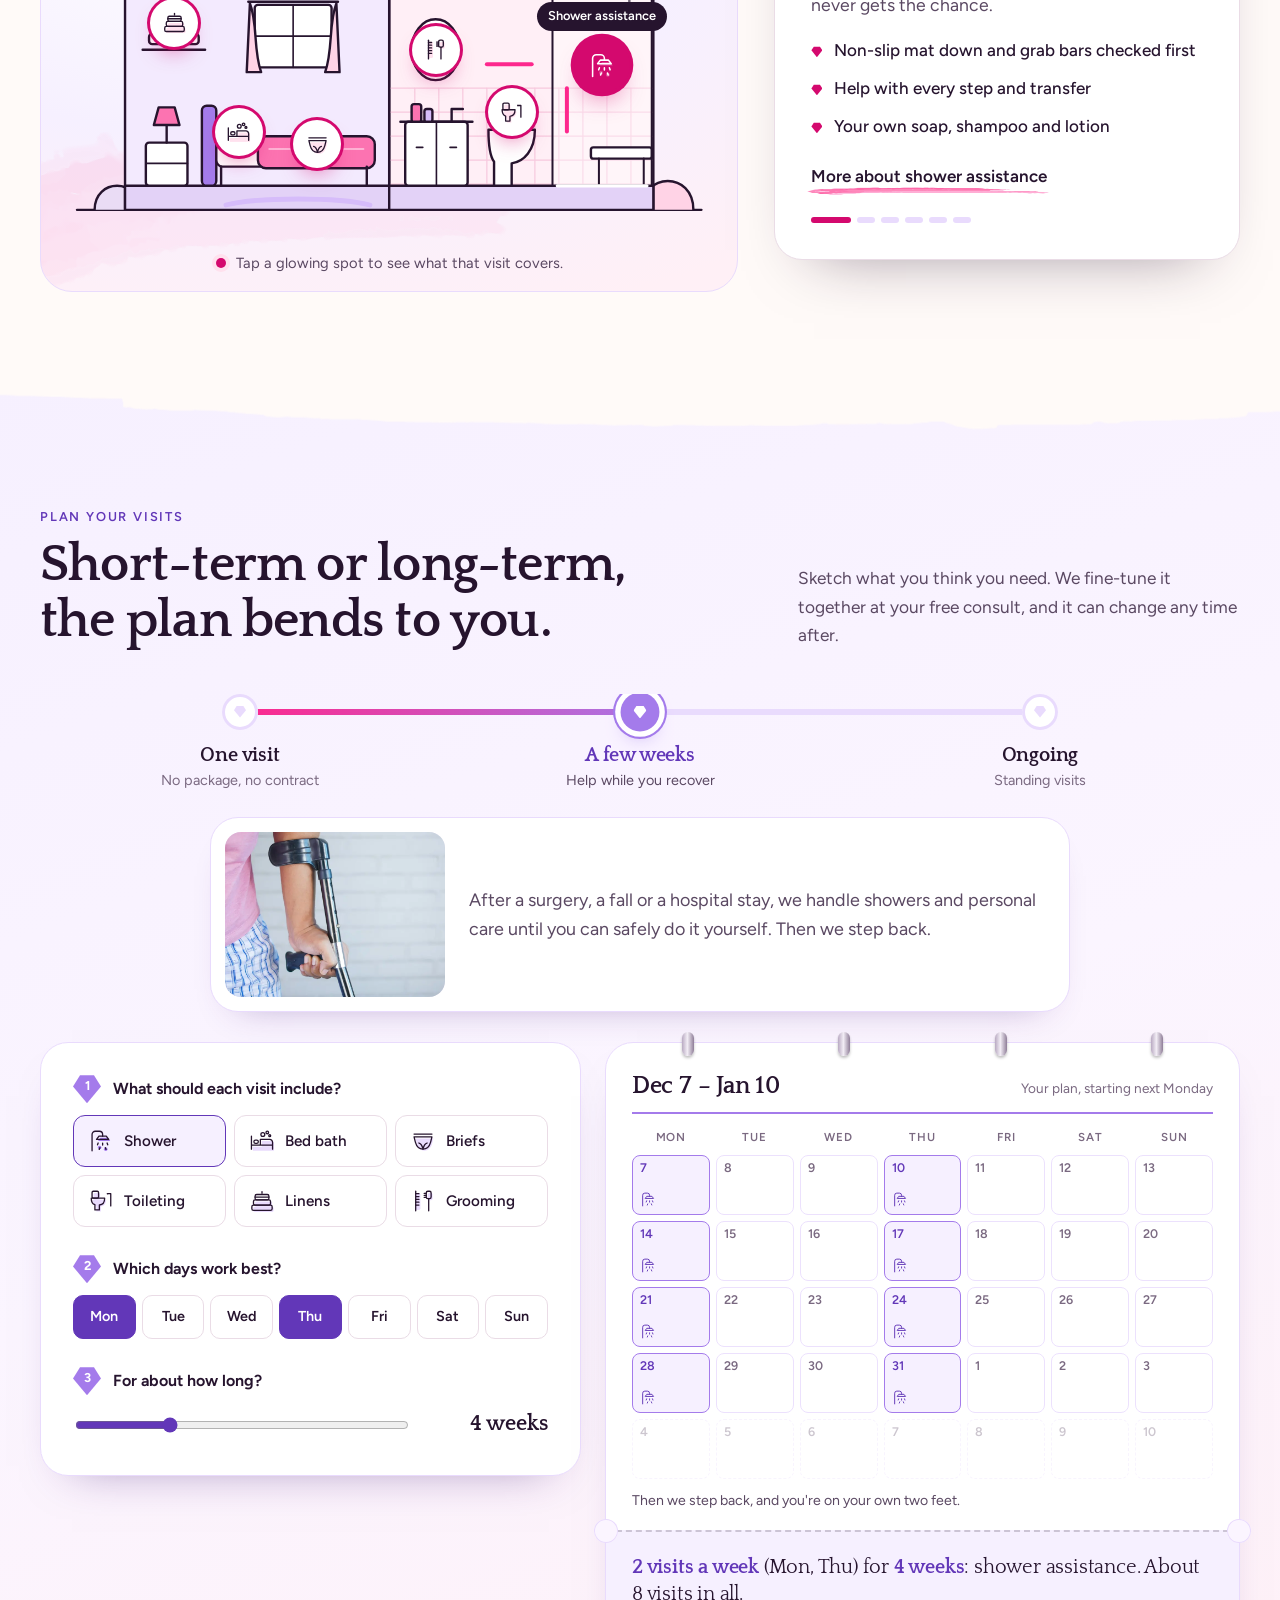
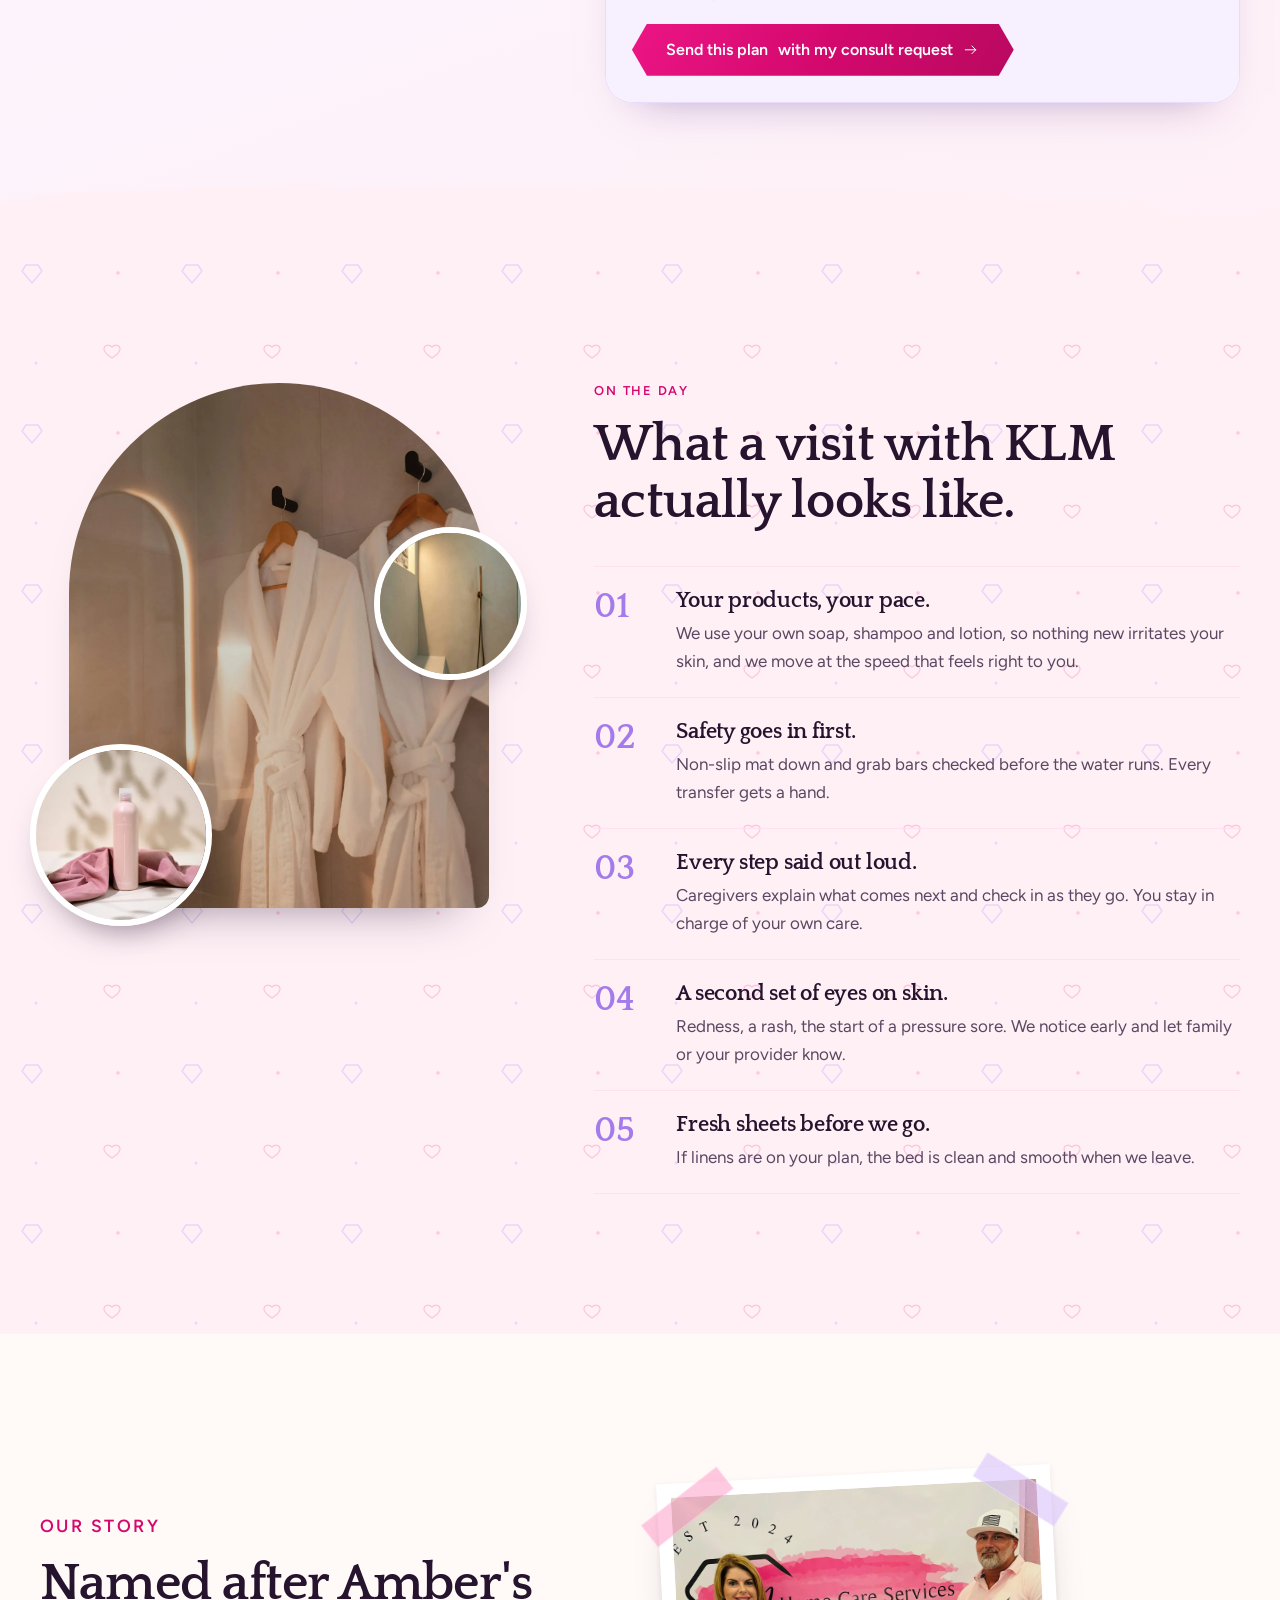
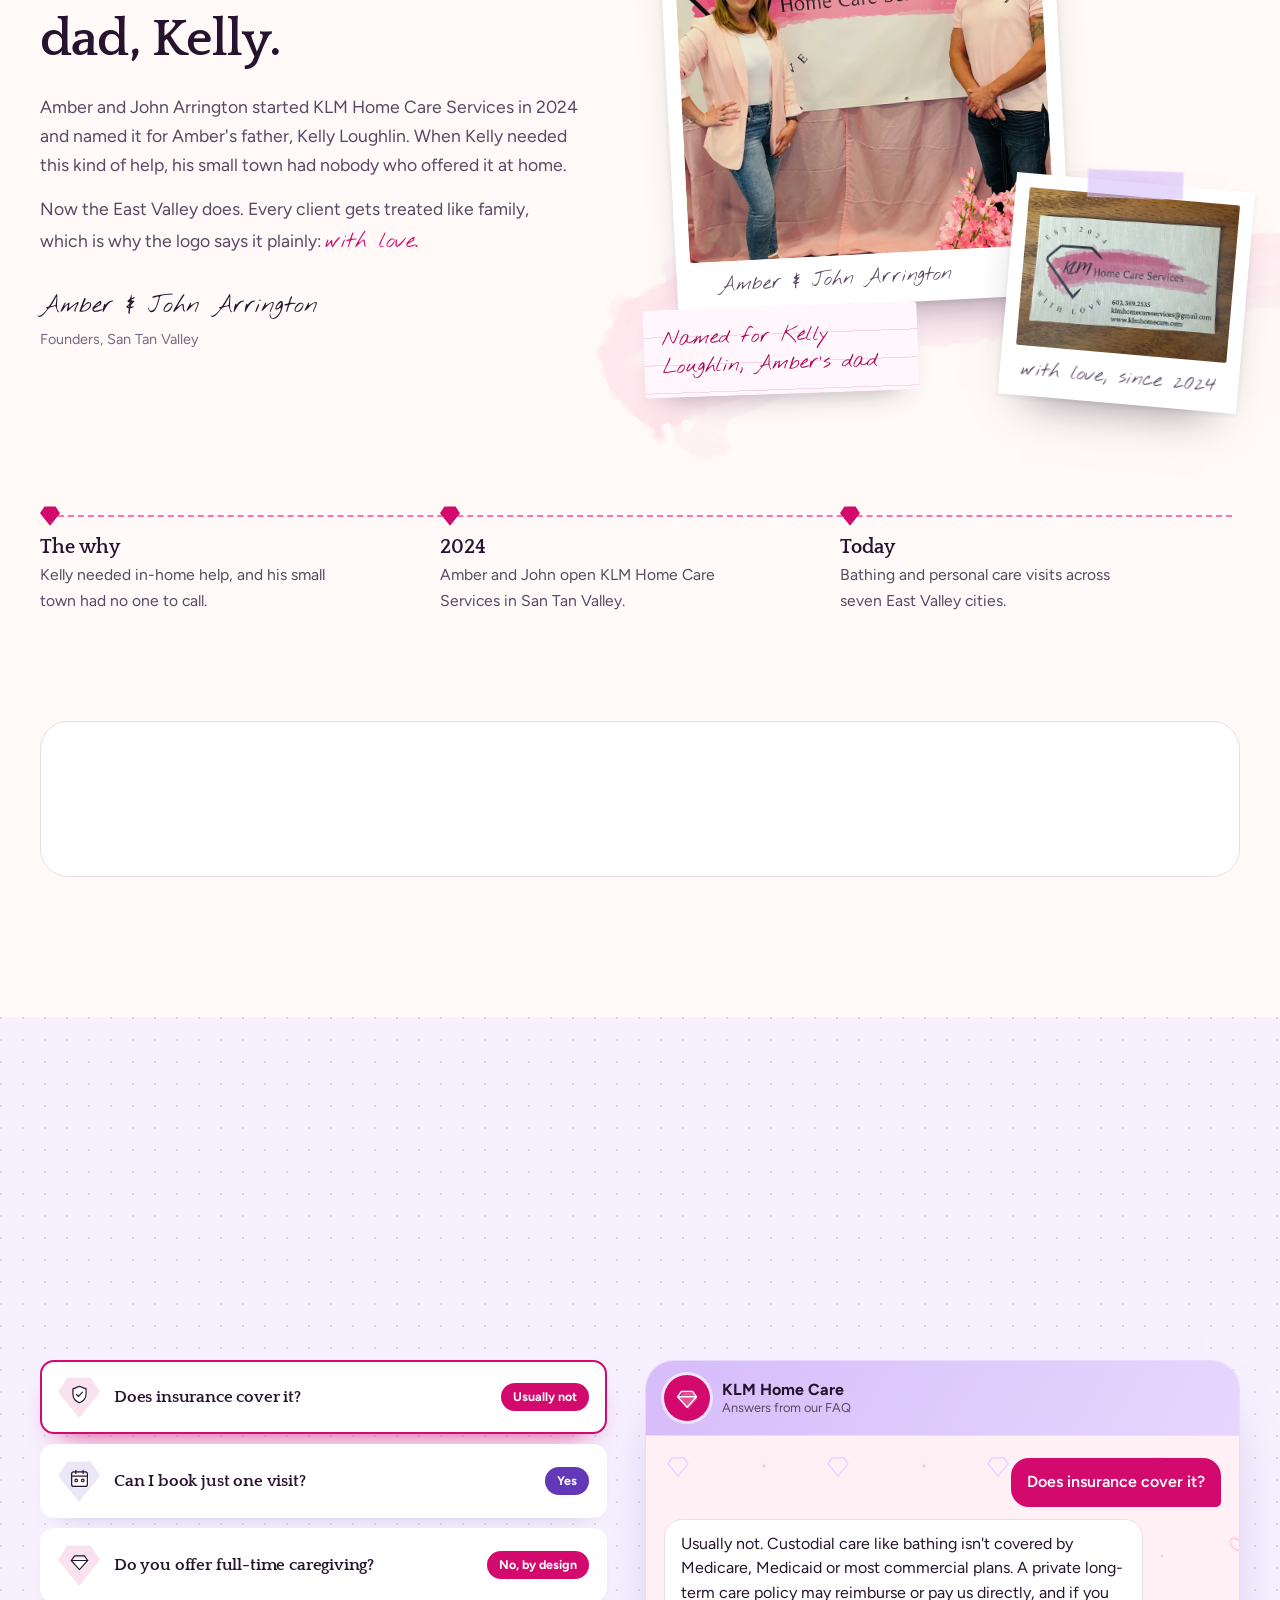
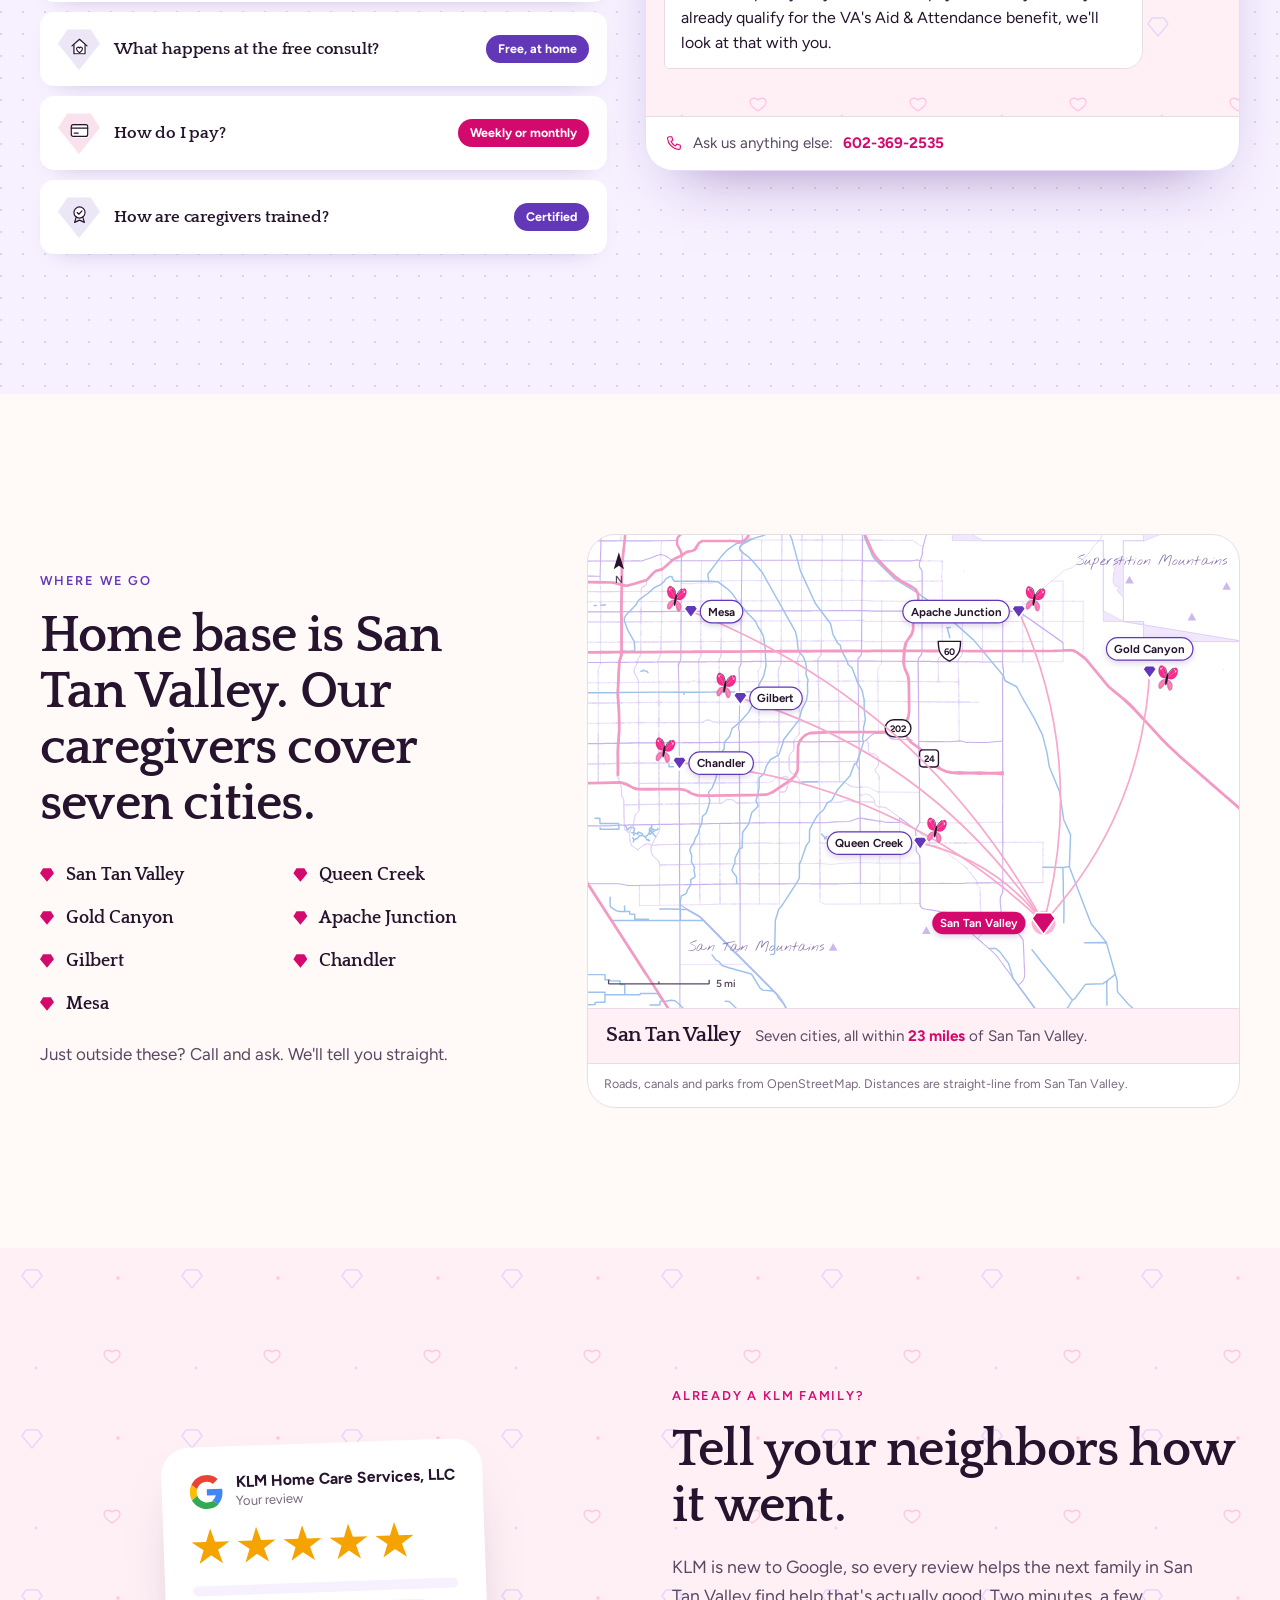
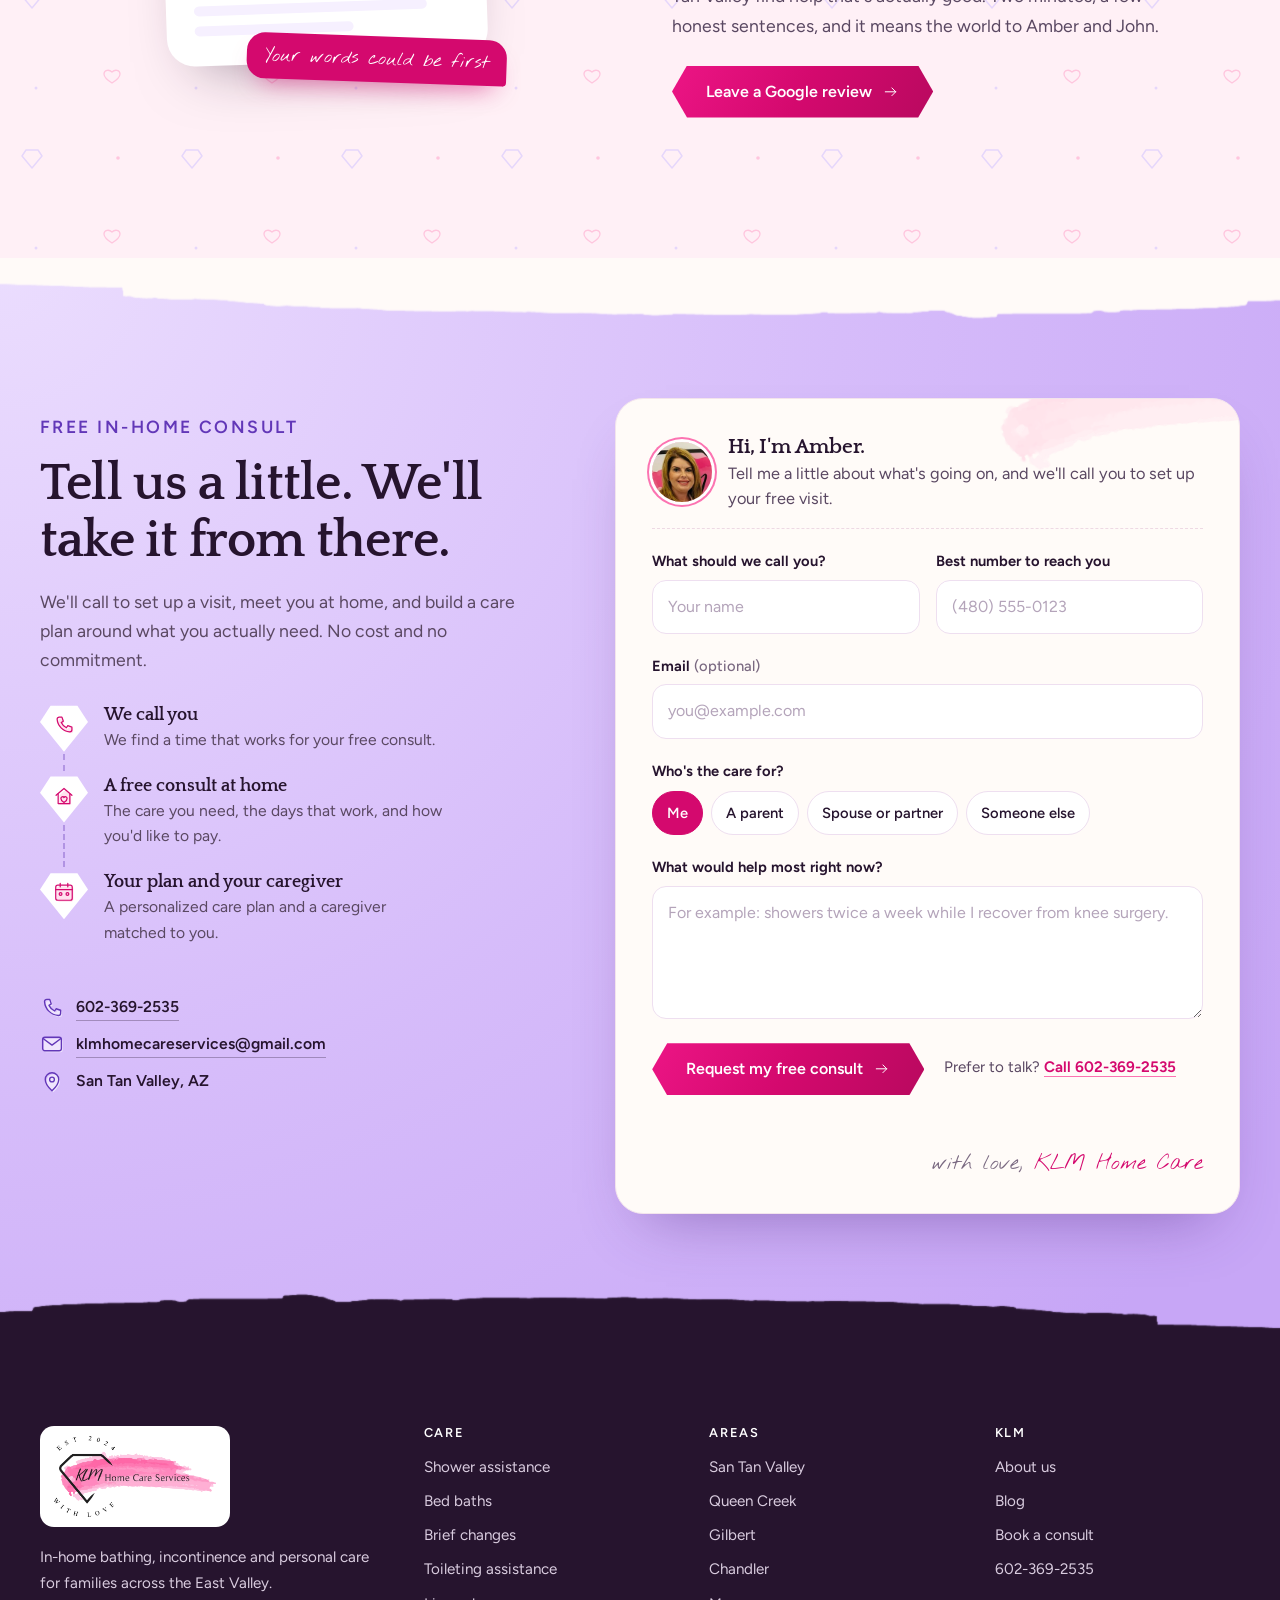
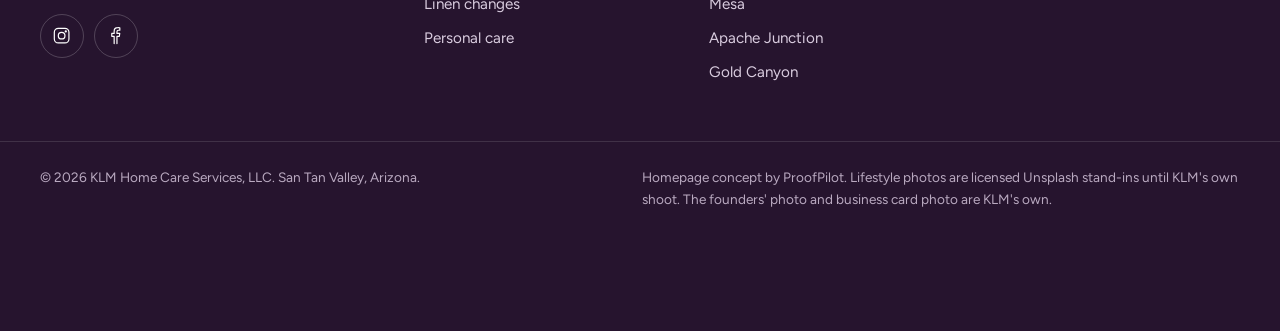
==== commit 2464b26b: "Update KLM Home Care concept preview" ====
--- a/index.html
+++ b/index.html
@@ -13,7 +13,7 @@
 <link rel="preconnect" href="https://fonts.gstatic.com" crossorigin>
 <link href="https://fonts.googleapis.com/css2?family=Quattrocento:wght@400;700&family=Nothing+You+Could+Do&family=Figtree:wght@400;500;600;700&display=swap" rel="stylesheet">
 <script>document.documentElement.classList.add("js");try{if(/[?&]nointro/.test(location.search))sessionStorage.setItem("klm_intro","1");if(matchMedia("(prefers-reduced-motion: reduce)").matches)document.documentElement.classList.add("intro-seen")}catch(e){}setTimeout(function(){document.documentElement.classList.add("hero-go")},5200)</script>
-<link rel="stylesheet" href="assets/site.css?v=31">
+<link rel="stylesheet" href="assets/site.css?v=33">
 </head>
 <body>
 
@@ -365,7 +365,7 @@
           </div>
           <div class="ticket">
             <p id="plan-sum"></p>
-            <a class="btn btn-pink" href="#consult" id="plan-send">Send this plan with my consult request<svg class="ico"><use href="#i-arrow"/></svg></a>
+            <a class="btn btn-pink" href="#consult" id="plan-send">Send this plan<span class="hide-sm"> with my consult request</span><svg class="ico"><use href="#i-arrow"/></svg></a>
           </div>
         </div>
       </div>
--- a/assets/site.css
+++ b/assets/site.css
@@ -1099,3 +1099,17 @@
   .hs-label{display:none}
   .house-stage{padding:12px 8px 12px;border-radius:22px}
 }
+@media (max-width:600px){
+  .rv-mock{margin:0 10px 0 0}
+  .rvm-bubble{right:-4px;font-size:1.05rem;padding:9px 14px}
+}
+
+/* ---------- QC pass ---------- */
+.care{padding-bottom:clamp(48px,6vw,84px)}
+.story-copy .eyebrow{color:var(--pink-ink)}
+.rv-invite-copy .btn{margin-top:26px}
+@media (max-width:600px){.hide-sm{display:none}}
+@media (max-width:900px){
+  .hero-art{order:2;margin-top:28px}
+  .hero-art .gem-wrap{width:64%}
+}
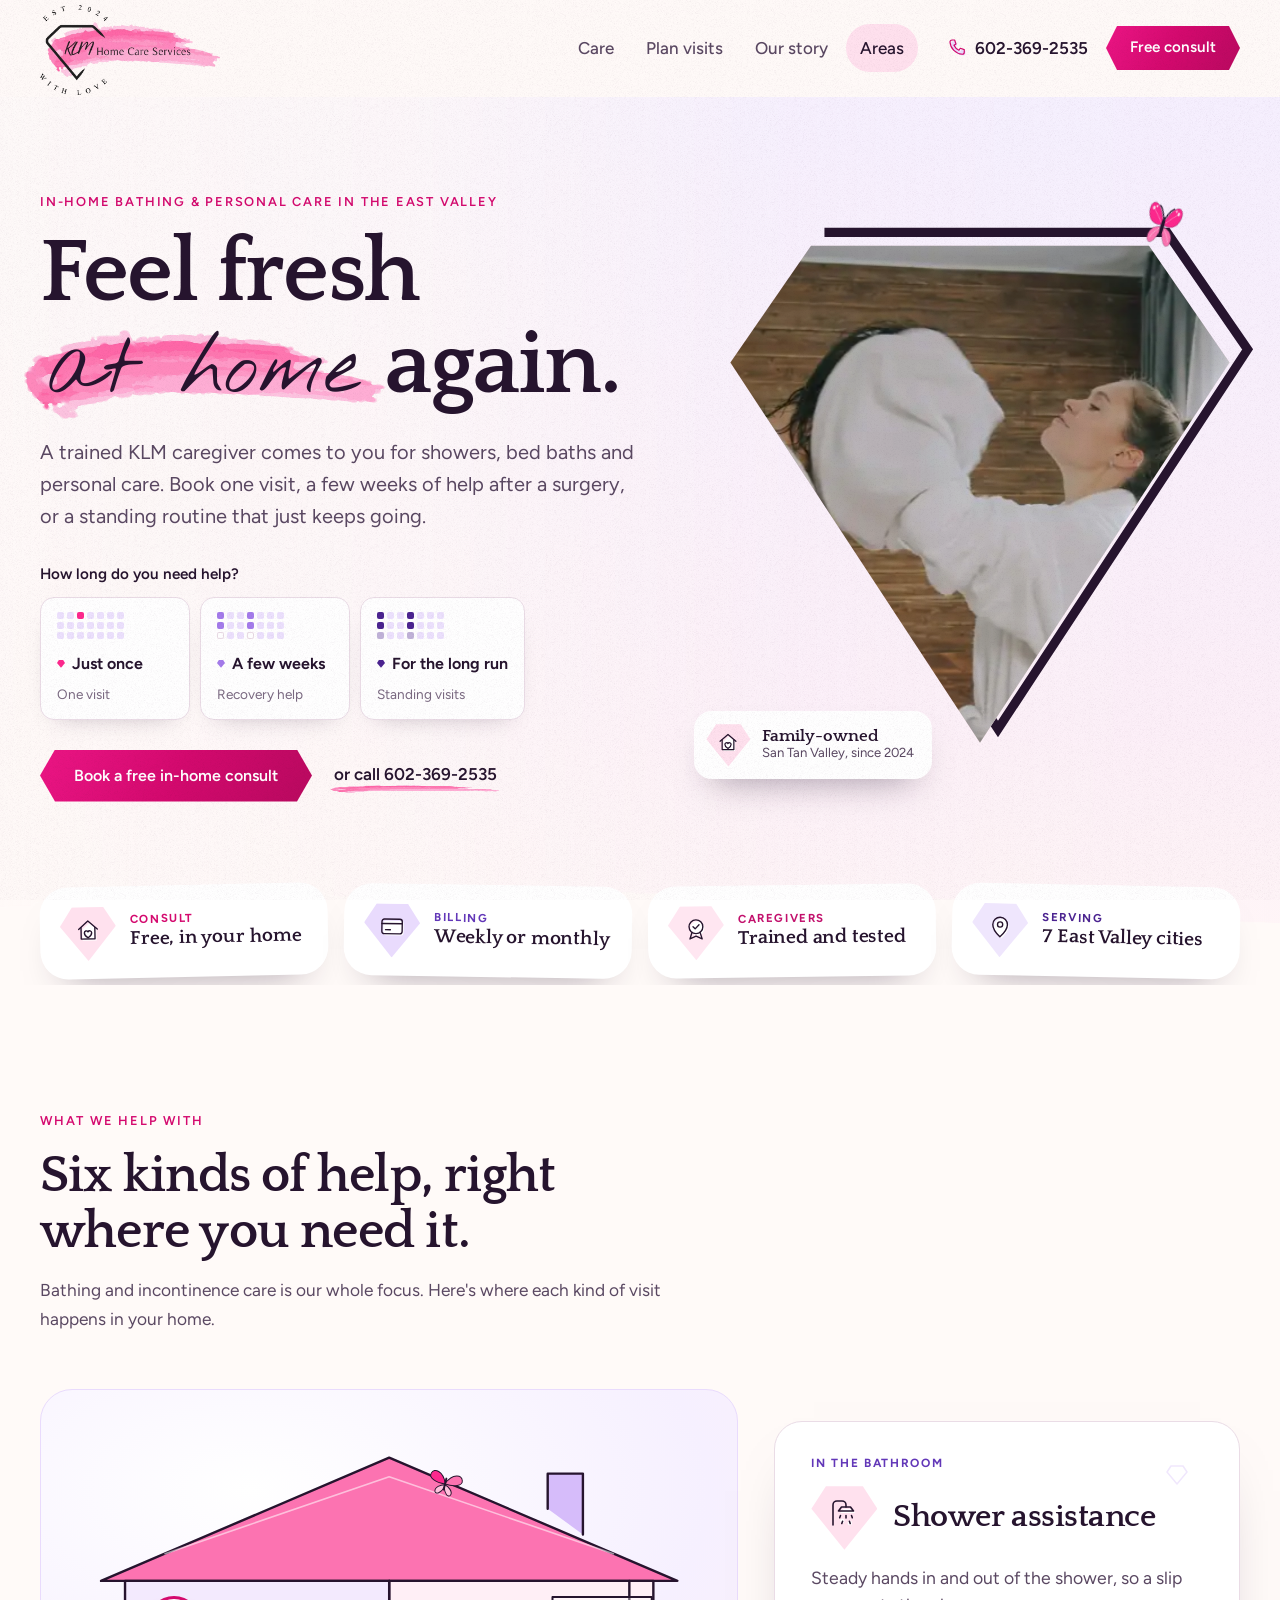
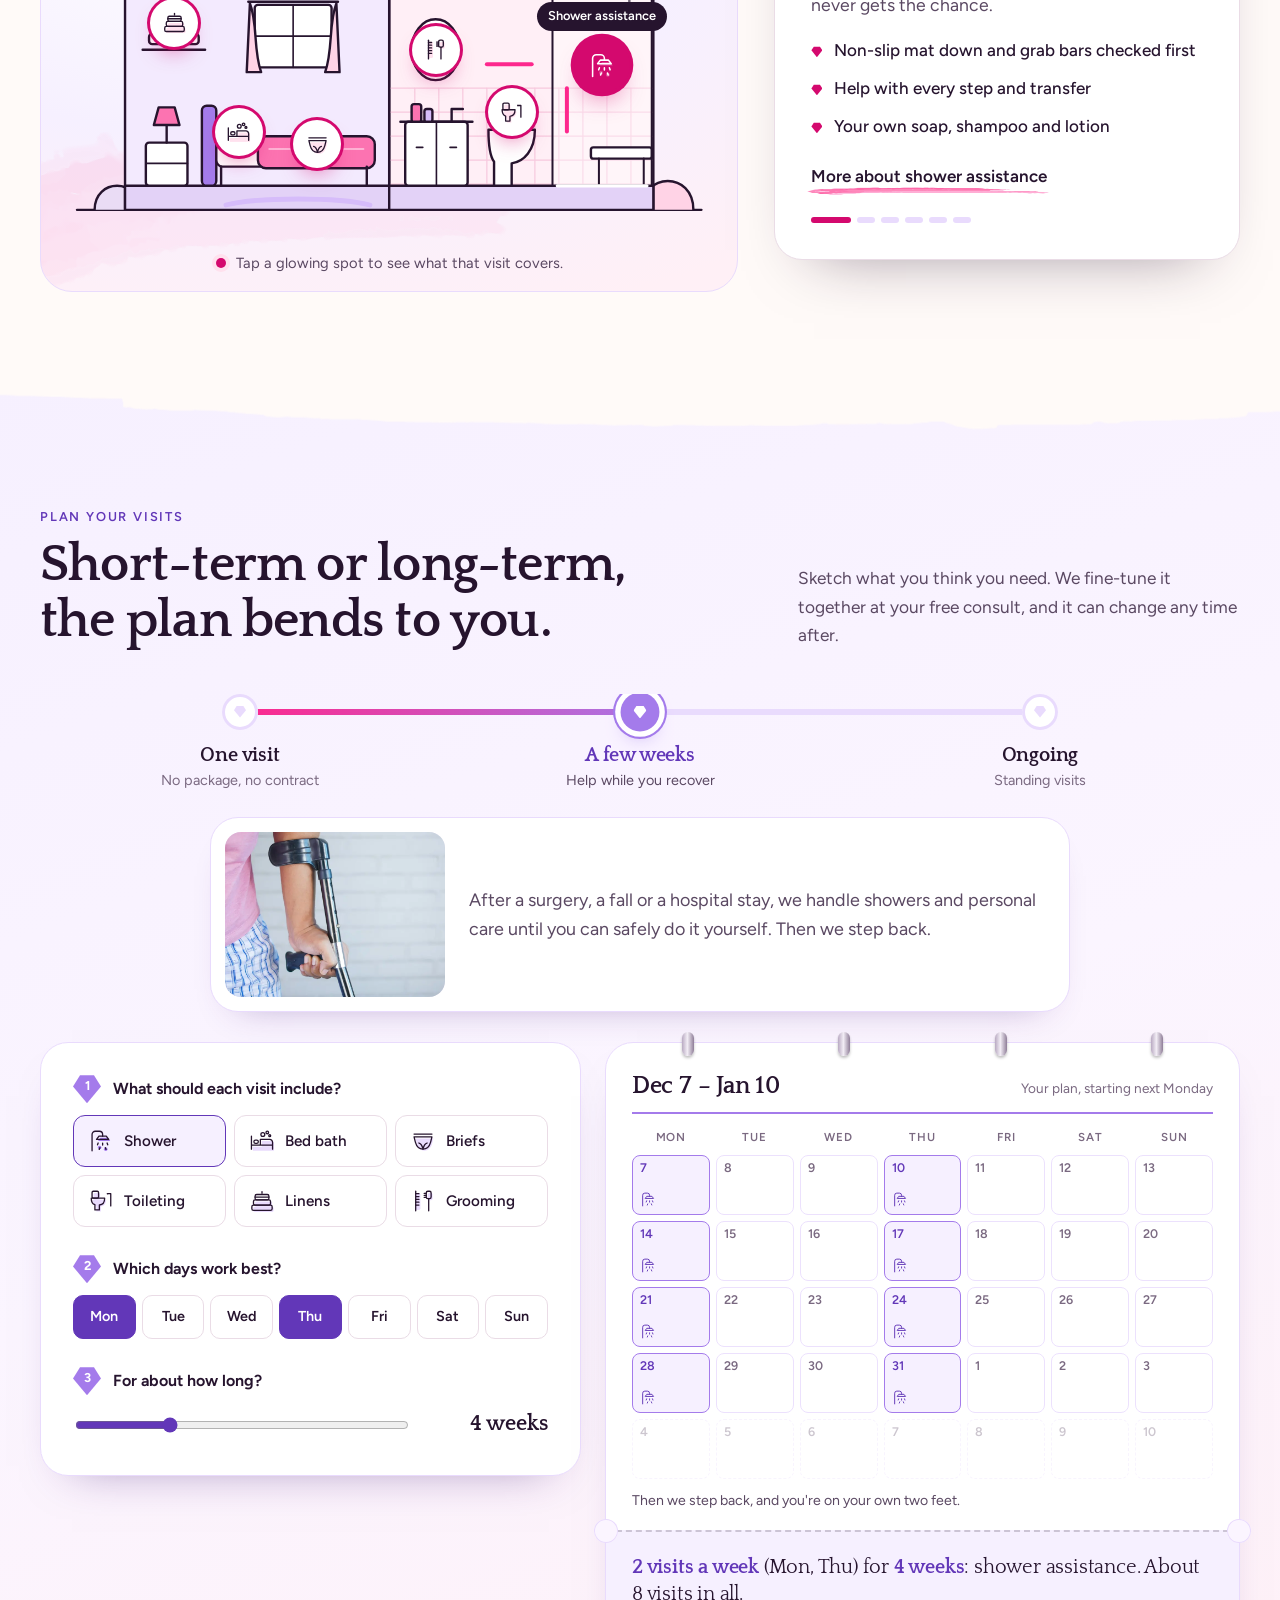
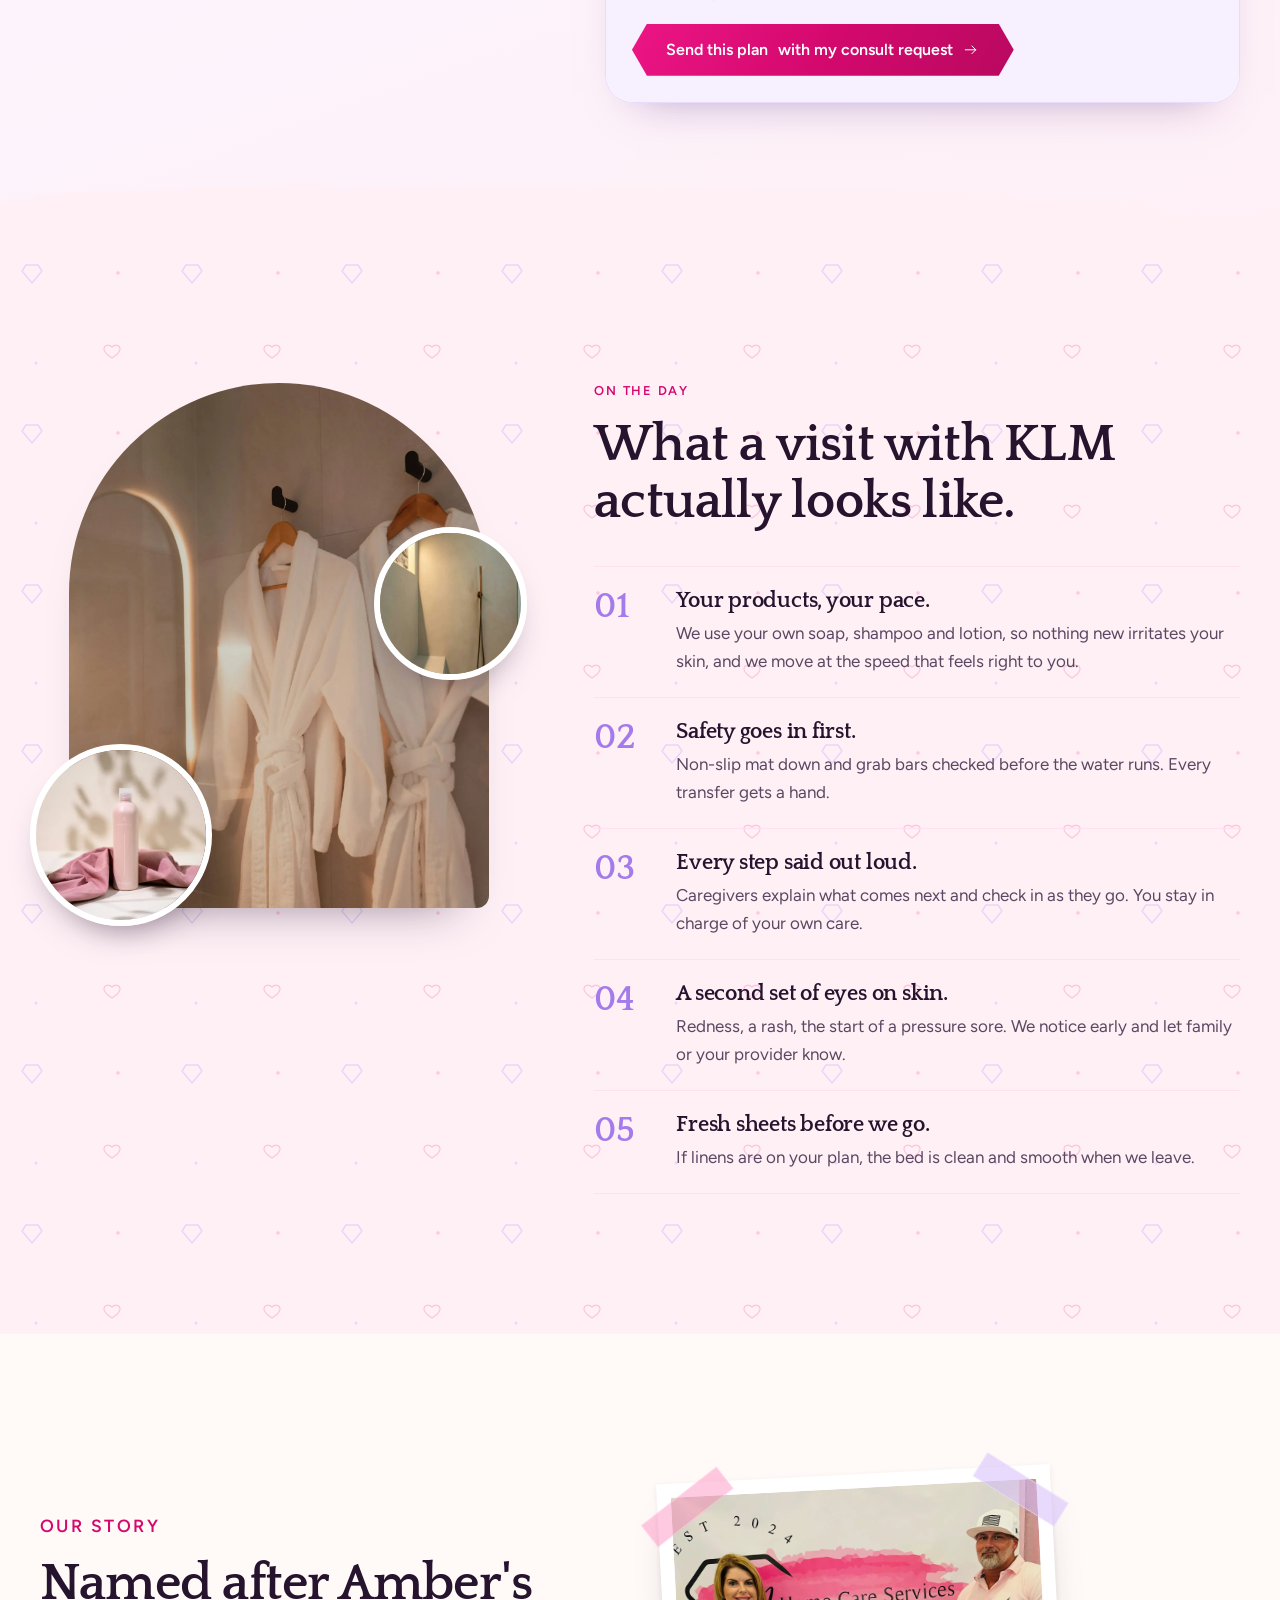
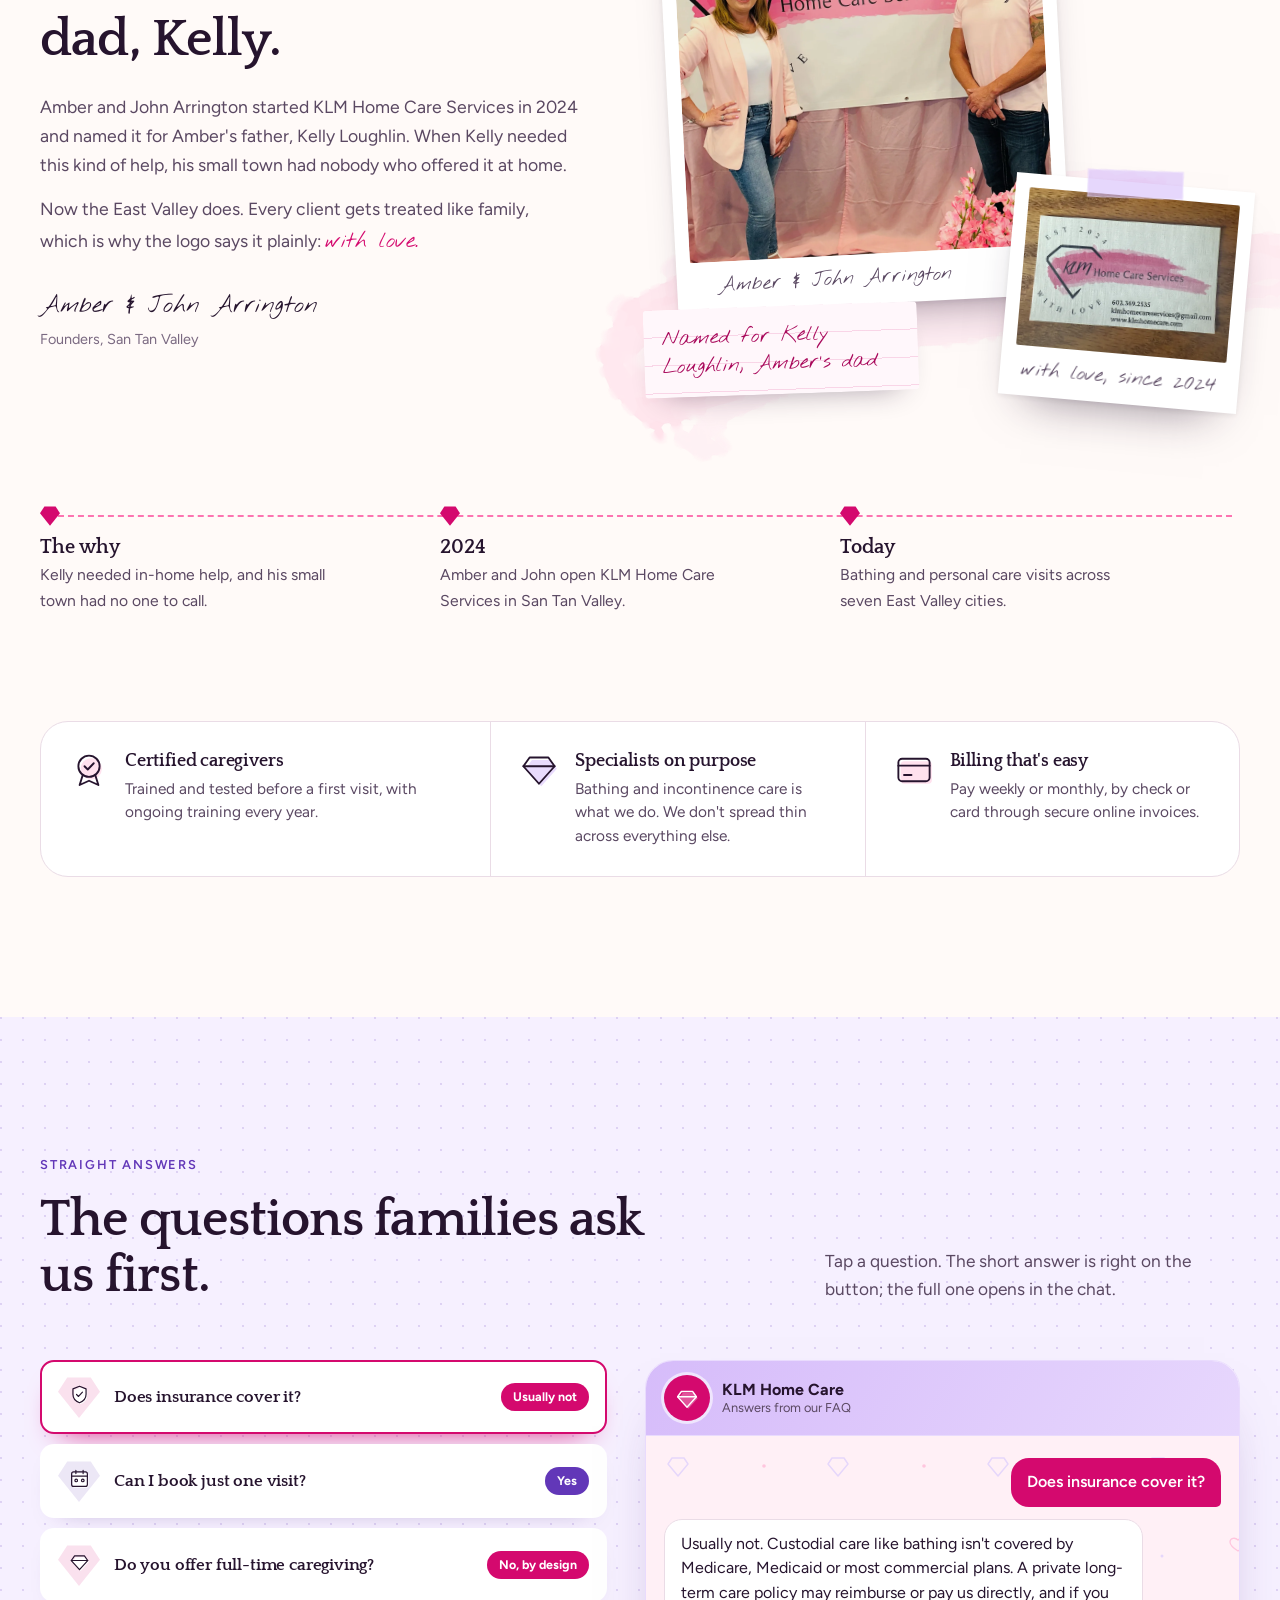
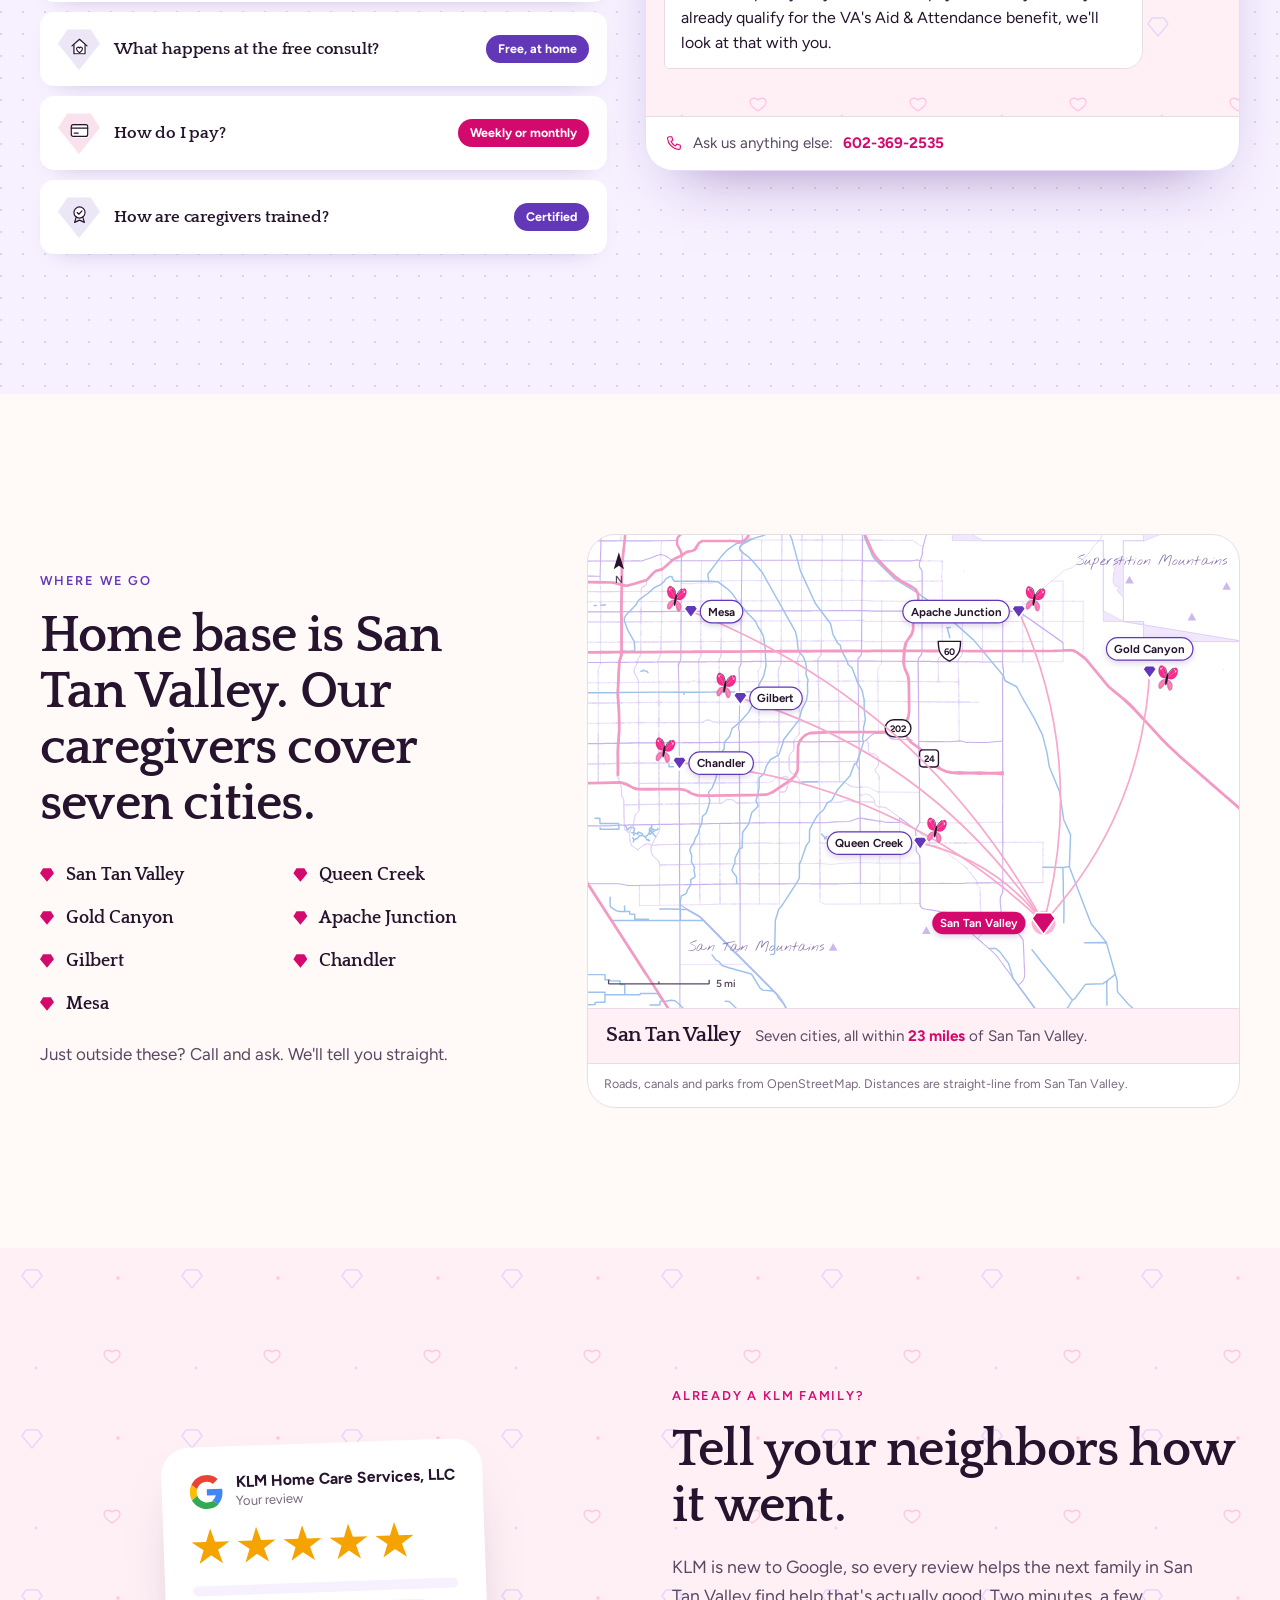
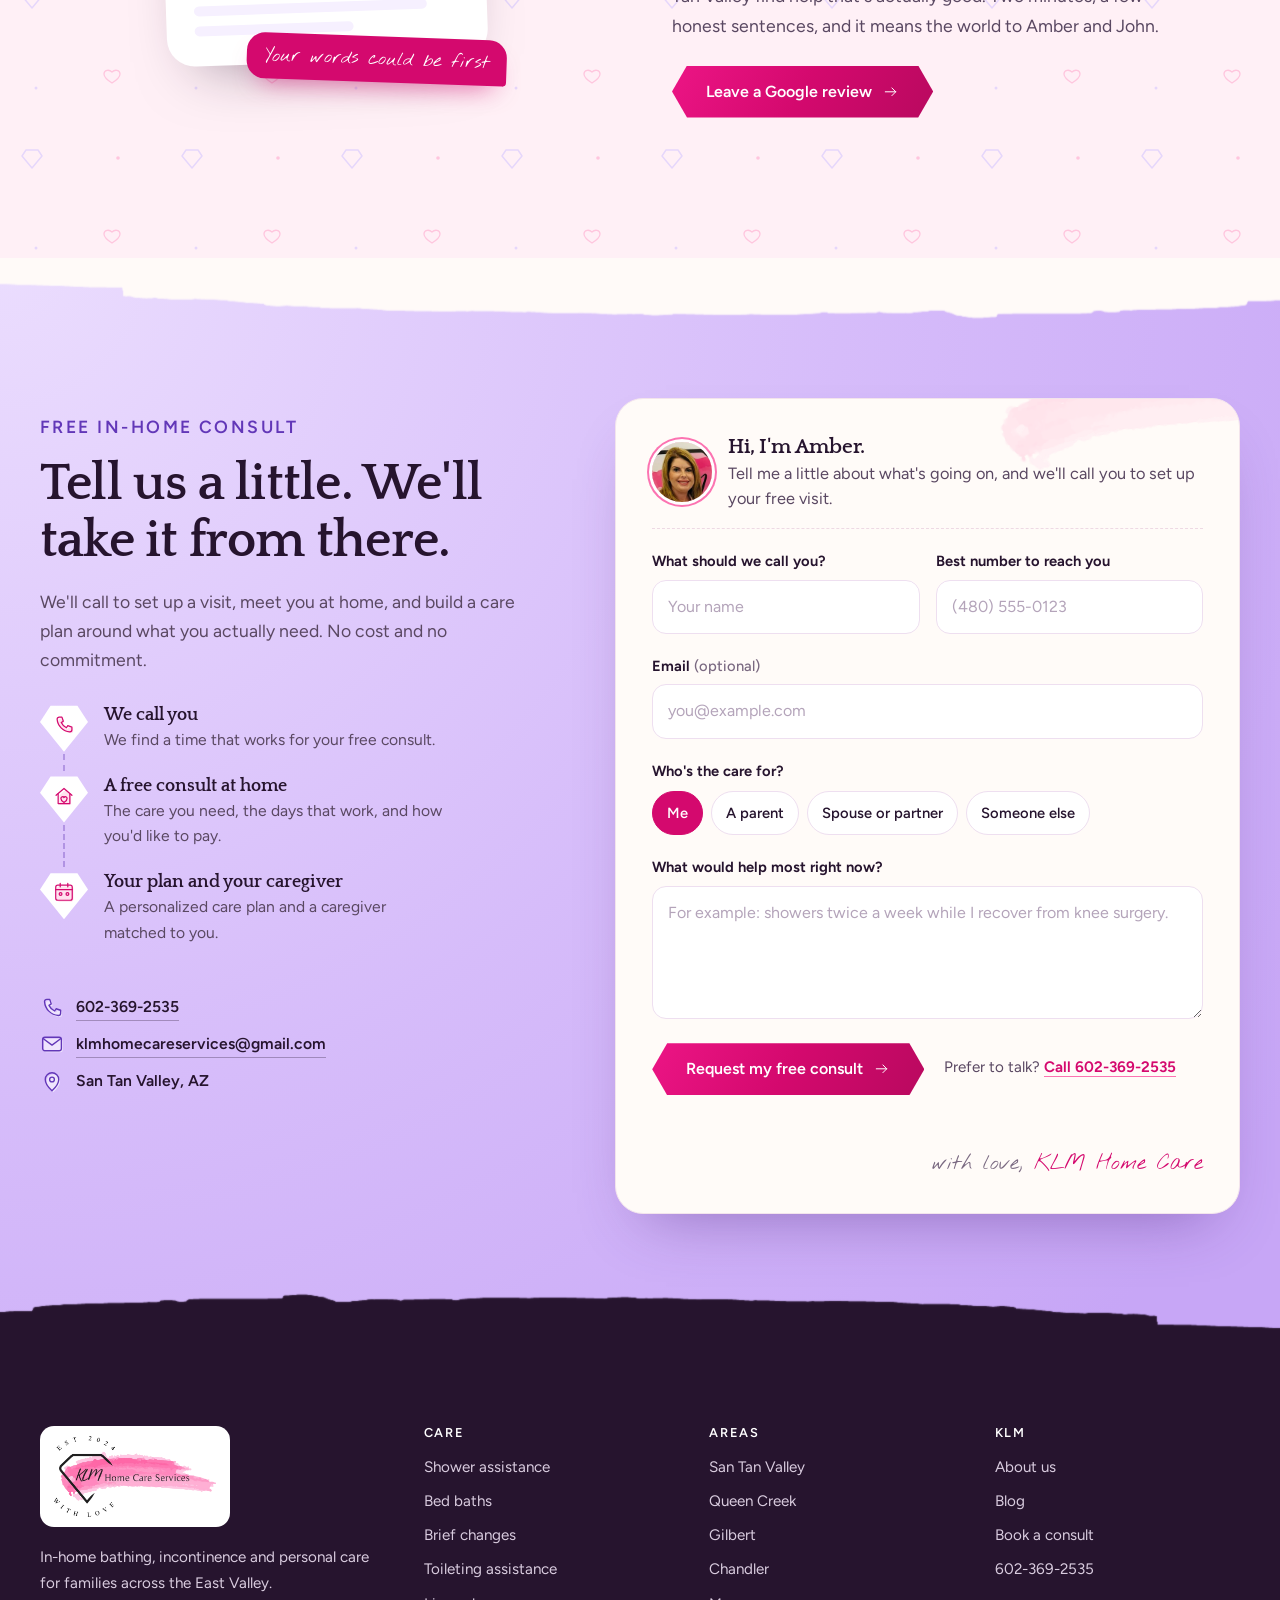
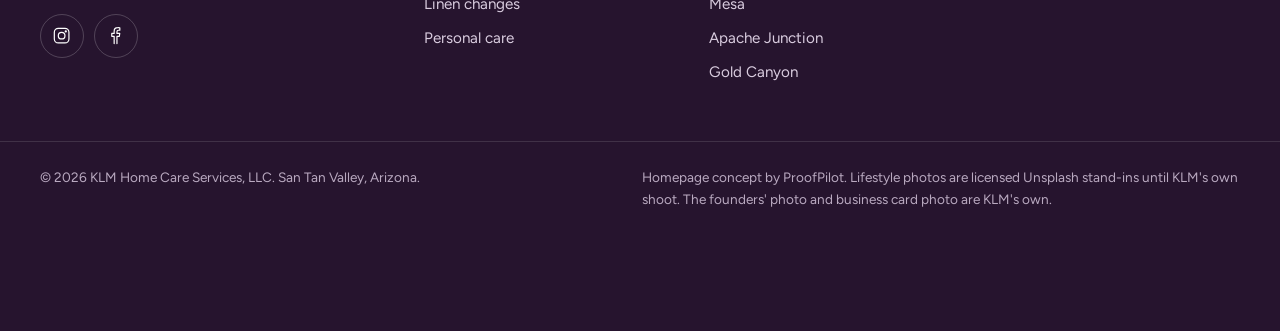
==== commit 0d6e097b: "Update KLM Home Care concept preview" ====
--- a/index.html
+++ b/index.html
@@ -13,7 +13,7 @@
 <link rel="preconnect" href="https://fonts.gstatic.com" crossorigin>
 <link href="https://fonts.googleapis.com/css2?family=Quattrocento:wght@400;700&family=Nothing+You+Could+Do&family=Figtree:wght@400;500;600;700&display=swap" rel="stylesheet">
 <script>document.documentElement.classList.add("js");try{if(/[?&]nointro/.test(location.search))sessionStorage.setItem("klm_intro","1");if(matchMedia("(prefers-reduced-motion: reduce)").matches)document.documentElement.classList.add("intro-seen")}catch(e){}setTimeout(function(){document.documentElement.classList.add("hero-go")},5200)</script>
-<link rel="stylesheet" href="assets/site.css?v=33">
+<link rel="stylesheet" href="assets/site.css?v=35">
 </head>
 <body>
 
@@ -706,6 +706,6 @@
 </div>
 
 <script src="assets/reviews.js?v=3" defer></script>
-<script src="assets/app.js?v=19" defer></script>
+<script src="assets/app.js?v=20" defer></script>
 </body>
 </html>
--- a/assets/site.css
+++ b/assets/site.css
@@ -1113,3 +1113,141 @@
   .hero-art{order:2;margin-top:28px}
   .hero-art .gem-wrap{width:64%}
 }
+
+/* ---------- big monitors: scale the whole design up instead of floating a narrow column ---------- */
+@media (min-width:1600px){body{zoom:1.1}}
+@media (min-width:1800px){body{zoom:1.22}}
+@media (min-width:2100px){body{zoom:1.36}}
+@media (min-width:2400px){body{zoom:1.55}}
+@media (min-width:3000px){body{zoom:1.85}}
+
+/* ---------- phones: same information, less crowding ---------- */
+@media (max-width:600px){
+  body{font-size:15.5px}
+  h2{font-size:clamp(1.6rem,1.2rem + 2.4vw,1.95rem);line-height:1.12}
+  .eyebrow{font-size:.68rem;margin-bottom:12px}
+  .sec-head{margin-bottom:24px}
+  .sec-sub{font-size:.98rem;margin-top:10px}
+  .care,.plan,.visit,.story,.answers,.areas,.reviews,.consult{padding-top:56px;padding-bottom:56px}
+  .plan{padding-top:72px;padding-bottom:72px}
+  .consult{padding-top:72px}
+  .edge{height:34px}
+
+  /* hero */
+  .hero-stage{padding:28px 0 64px}
+  .hero-h1{font-size:2.55rem}
+  .hero .lead{font-size:1rem;margin-top:16px}
+  .howlong{margin-top:20px}
+  .howlong-l{font-size:.88rem}
+  .hl-chip{padding:10px 10px 9px;gap:3px}
+  .hl-chip small{display:none}
+  .hl-chip b{font-size:.84rem}
+  .hl-viz{margin-bottom:4px}
+  .hero-ctas{margin-top:20px;gap:10px 18px}
+  .hero-ctas .btn{min-height:48px}
+  .hero-art{margin-top:20px}
+  .hero-art .gem-wrap{width:58%}
+  .hero-badge{padding:9px 14px 9px 9px;margin-top:-18px}
+  .hb-ico{width:36px;height:36px}
+  .hb-text b{font-size:.95rem}
+  .hero-facts{margin-top:-30px;gap:8px}
+  .fact{padding:11px 12px!important;row-gap:4px;transform:none;border-radius:16px}
+  .fact-ico{width:34px;height:34px}
+  .fact-ico .ico{width:17px;height:17px;margin-top:-4px}
+  .hero-facts dt{font-size:.6rem}
+  .hero-facts dd{font-size:.92rem}
+
+  /* services */
+  .svc-panel{padding:20px}
+  .sp-ico{width:50px;height:50px}
+  .sp-ico .ico{width:24px;height:24px;margin-top:-6px}
+  .sp-line{font-size:1rem}
+  .sp-list{gap:7px;font-size:.94rem}
+  .house-hint{font-size:.82rem}
+
+  /* planner */
+  .plan-head{margin-bottom:24px}
+  .pl-story2{padding:14px 16px;margin-bottom:20px}
+  .ps-photo{display:none}
+  .ps-copy p{font-size:.98rem}
+  .pl-steps{padding:18px;gap:20px}
+  .svc span{padding:9px 10px;font-size:.88rem;gap:8px}
+  .svc span .ico{width:22px;height:22px}
+  .days span{height:38px}
+  .pl-sheet{padding:26px 14px 0}
+  .sheet-month{font-size:1.2rem}
+  .sheet-sub{display:none}
+  .pl-sheet .cal-day{height:40px}
+  .ticket{padding:18px 14px 20px;margin:14px -14px 0}
+  .ticket p{font-size:1.05rem}
+
+  /* visit */
+  .visit-photo{max-width:300px;margin:0 auto 6px;padding:0 4% 4%}
+  .visit-photo .vp-dot{border-width:4px}
+  .visit-steps{margin-top:18px}
+  .visit-steps li{padding:14px 0;grid-template-columns:40px 1fr}
+  .visit-steps li::before{font-size:1.45rem}
+  .visit-steps h3{font-size:1.1rem}
+  .visit-steps p{font-size:.92rem}
+
+  /* story */
+  .story-copy h2{margin-bottom:14px}
+  .story-copy p{font-size:.98rem}
+  .sig{margin-top:16px!important;font-size:1.25rem!important}
+  .scrapbook{height:min(96vw,380px)}
+  .polaroid{padding:9px 9px 0}
+  .polaroid figcaption{font-size:.95rem;padding:9px 4px 11px}
+  .kelly-note{padding:10px 12px}
+  .kelly-note p{font-size:1rem;line-height:22px}
+  .story-steps{margin-top:24px;gap:12px}
+  .story-steps b{font-size:1.05rem}
+  .story-steps span{font-size:.9rem}
+  .proof li{padding:16px;gap:12px}
+  .proof .ico{width:30px;height:30px}
+  .proof h3{font-size:1rem}
+  .proof p{font-size:.88rem}
+
+  /* questions */
+  .faq-qs{gap:8px}
+  .fq{padding:10px 12px;gap:4px 12px}
+  .fq-ico{width:34px;height:34px}
+  .fq-ico .ico{width:17px;height:17px;margin-top:-4px}
+  .fq-text{font-size:.95rem}
+  .fq-short{font-size:.7rem;padding:6px 10px}
+  .chat-body{min-height:0;padding:16px 14px}
+  .bubble{font-size:.94rem;padding:10px 14px}
+
+  /* areas */
+  .city-bullets{margin-top:18px;gap:6px 16px}
+  .city-bullets li a{font-size:1rem;padding:3px 0}
+  .areas-note{font-size:.92rem;margin-top:12px}
+
+  /* reviews */
+  .rv-mock{max-width:300px;padding:18px 20px 22px;margin:0 auto 10px}
+  .rvm-stars i{width:28px;height:28px}
+  .rv-invite-copy p:not(.eyebrow){font-size:.98rem}
+
+  /* consult */
+  .consult-copy p{font-size:.98rem}
+  .next-steps{margin:20px 0 16px}
+  .next-steps li{padding-bottom:12px;align-items:center}
+  .next-steps p{display:none}
+  .next-steps li:not(:last-child)::after{top:42px}
+  .ns-ico{width:38px;height:38px}
+  .ns-ico .ico{width:18px;height:18px;margin-top:-4px}
+  .next-steps b{font-size:1rem;margin:0}
+  .consult .contact-list li{font-size:.92rem}
+  .consult-form{padding:18px;gap:14px}
+  .form-hello{gap:12px;padding-bottom:12px}
+  .form-hello .avs img{width:48px;height:48px}
+  .form-hello b{font-size:1.1rem}
+  .form-hello p{font-size:.92rem}
+
+  /* footer */
+  .foot{padding:44px 0 110px}
+  .foot-grid{gap:26px 20px}
+  .foot nav{gap:6px}
+  .foot nav a{font-size:.88rem}
+  .foot-brand img{width:150px}
+  .foot-base{margin-top:30px;font-size:.78rem}
+}
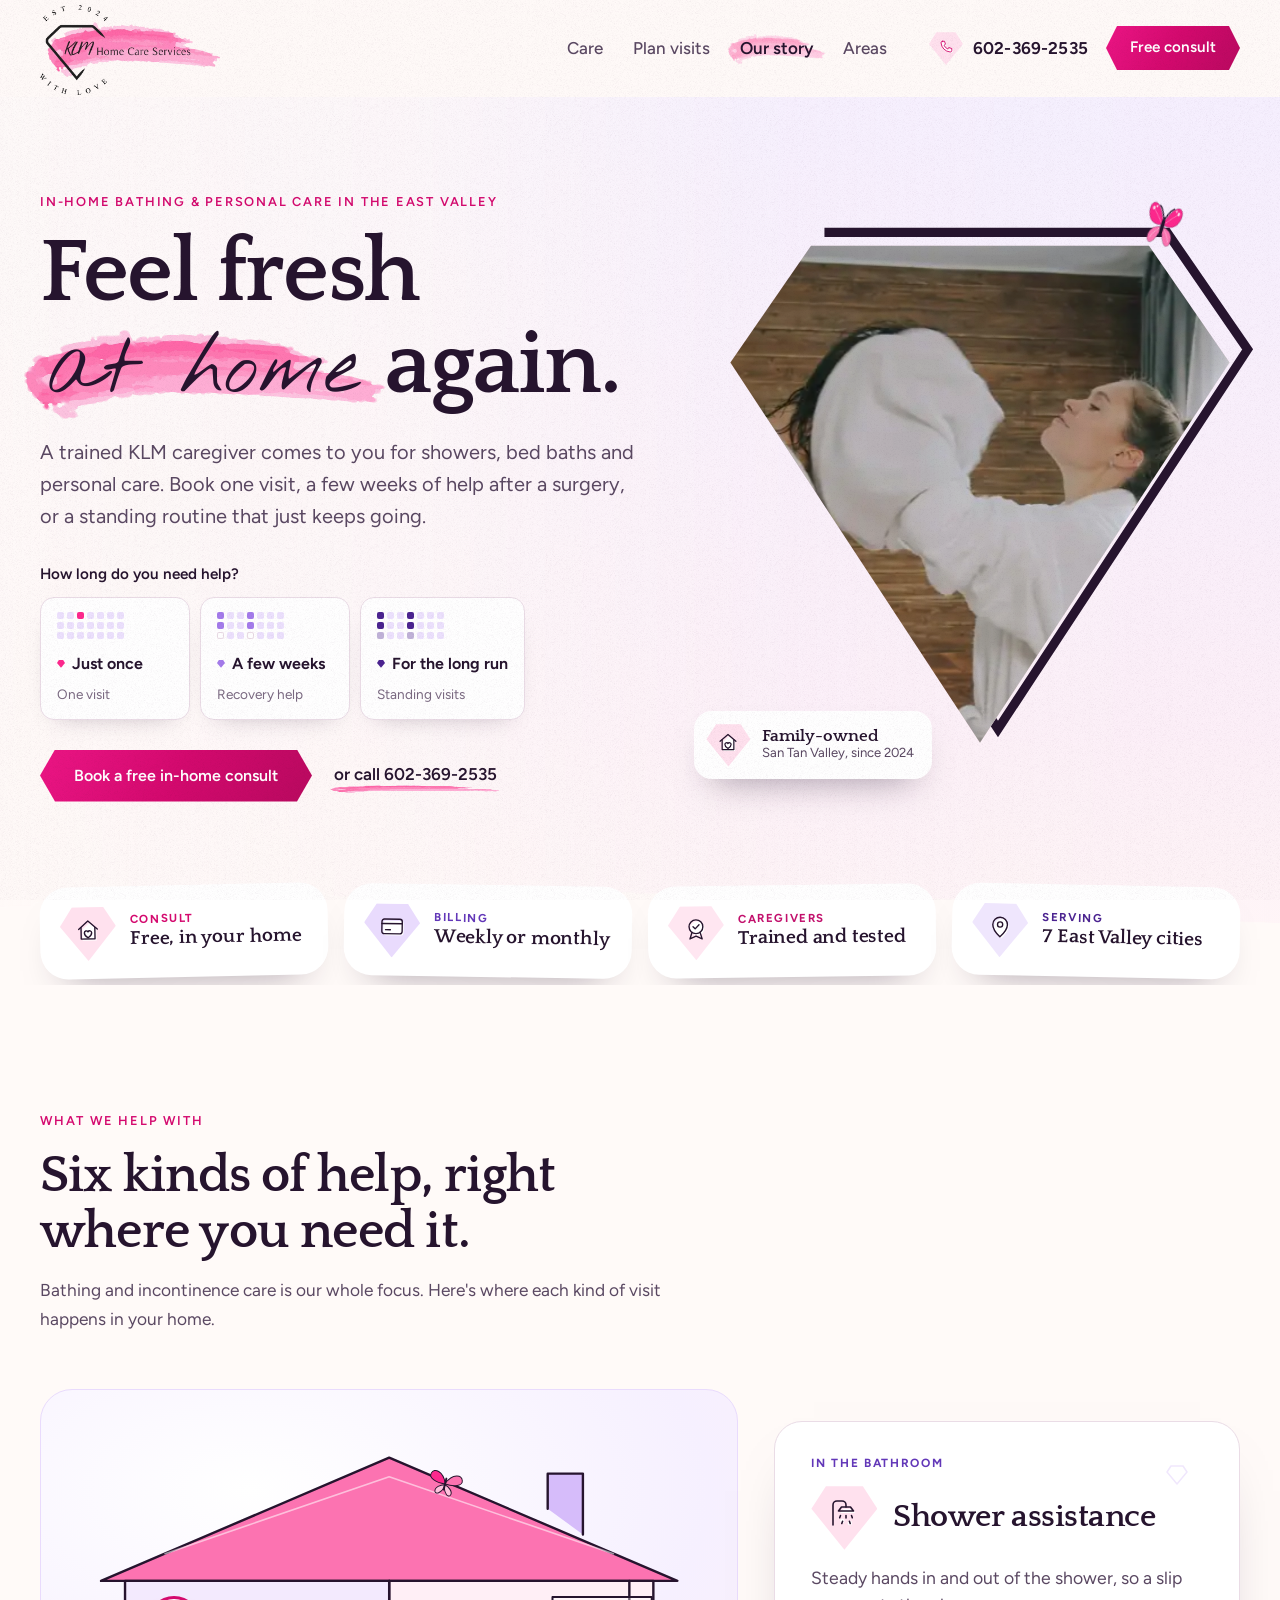
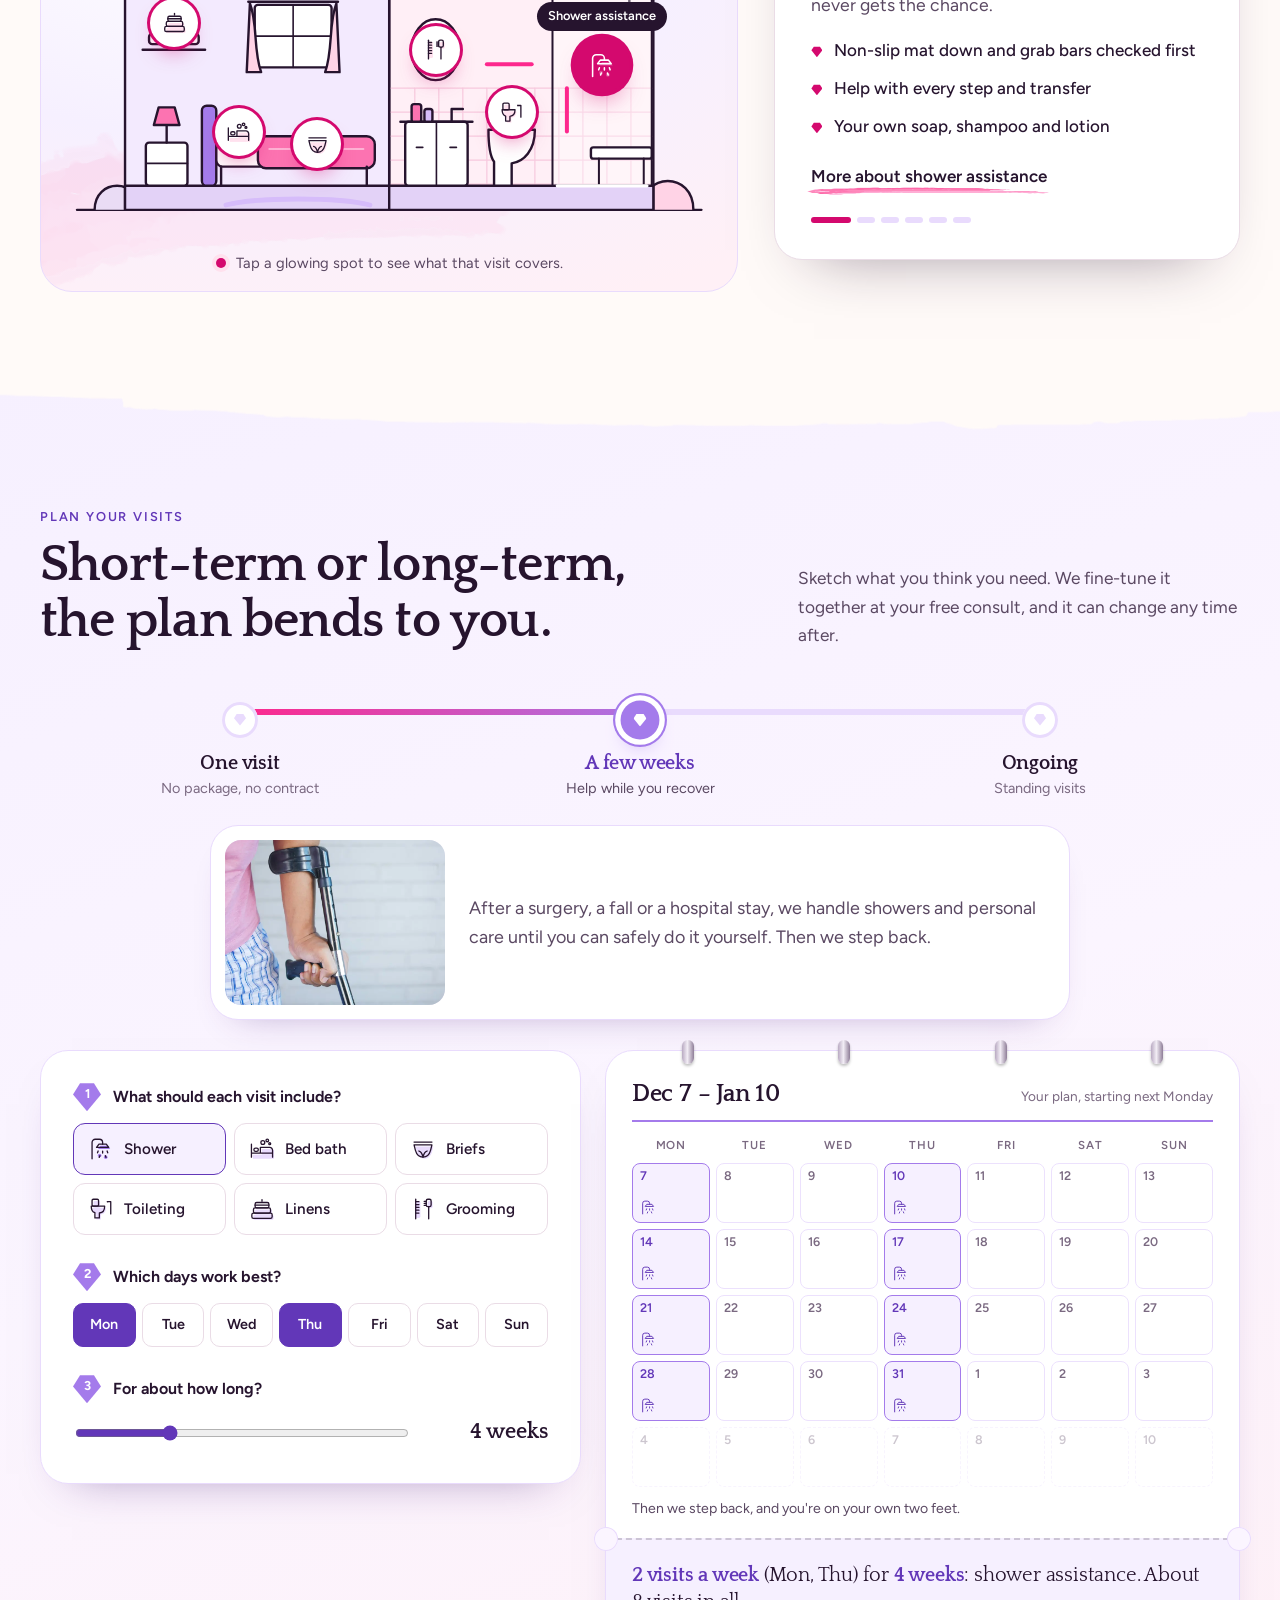
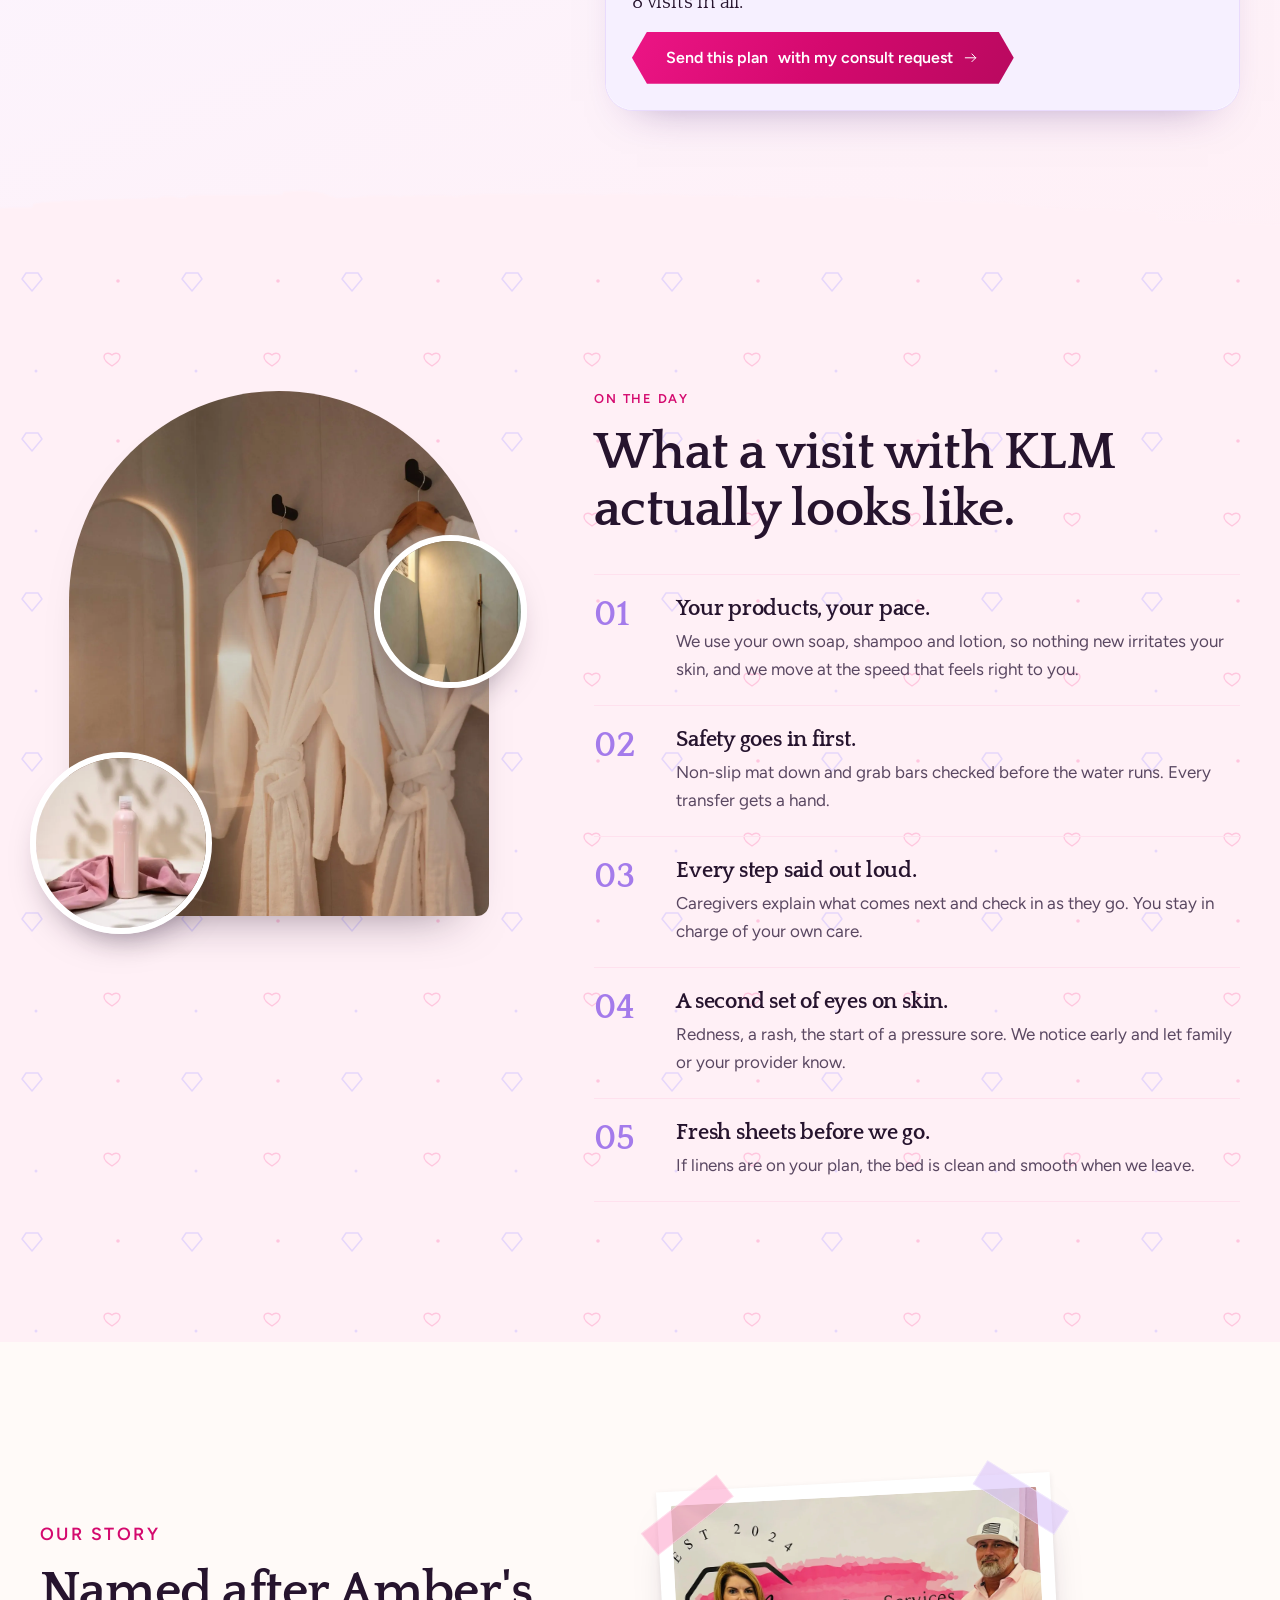
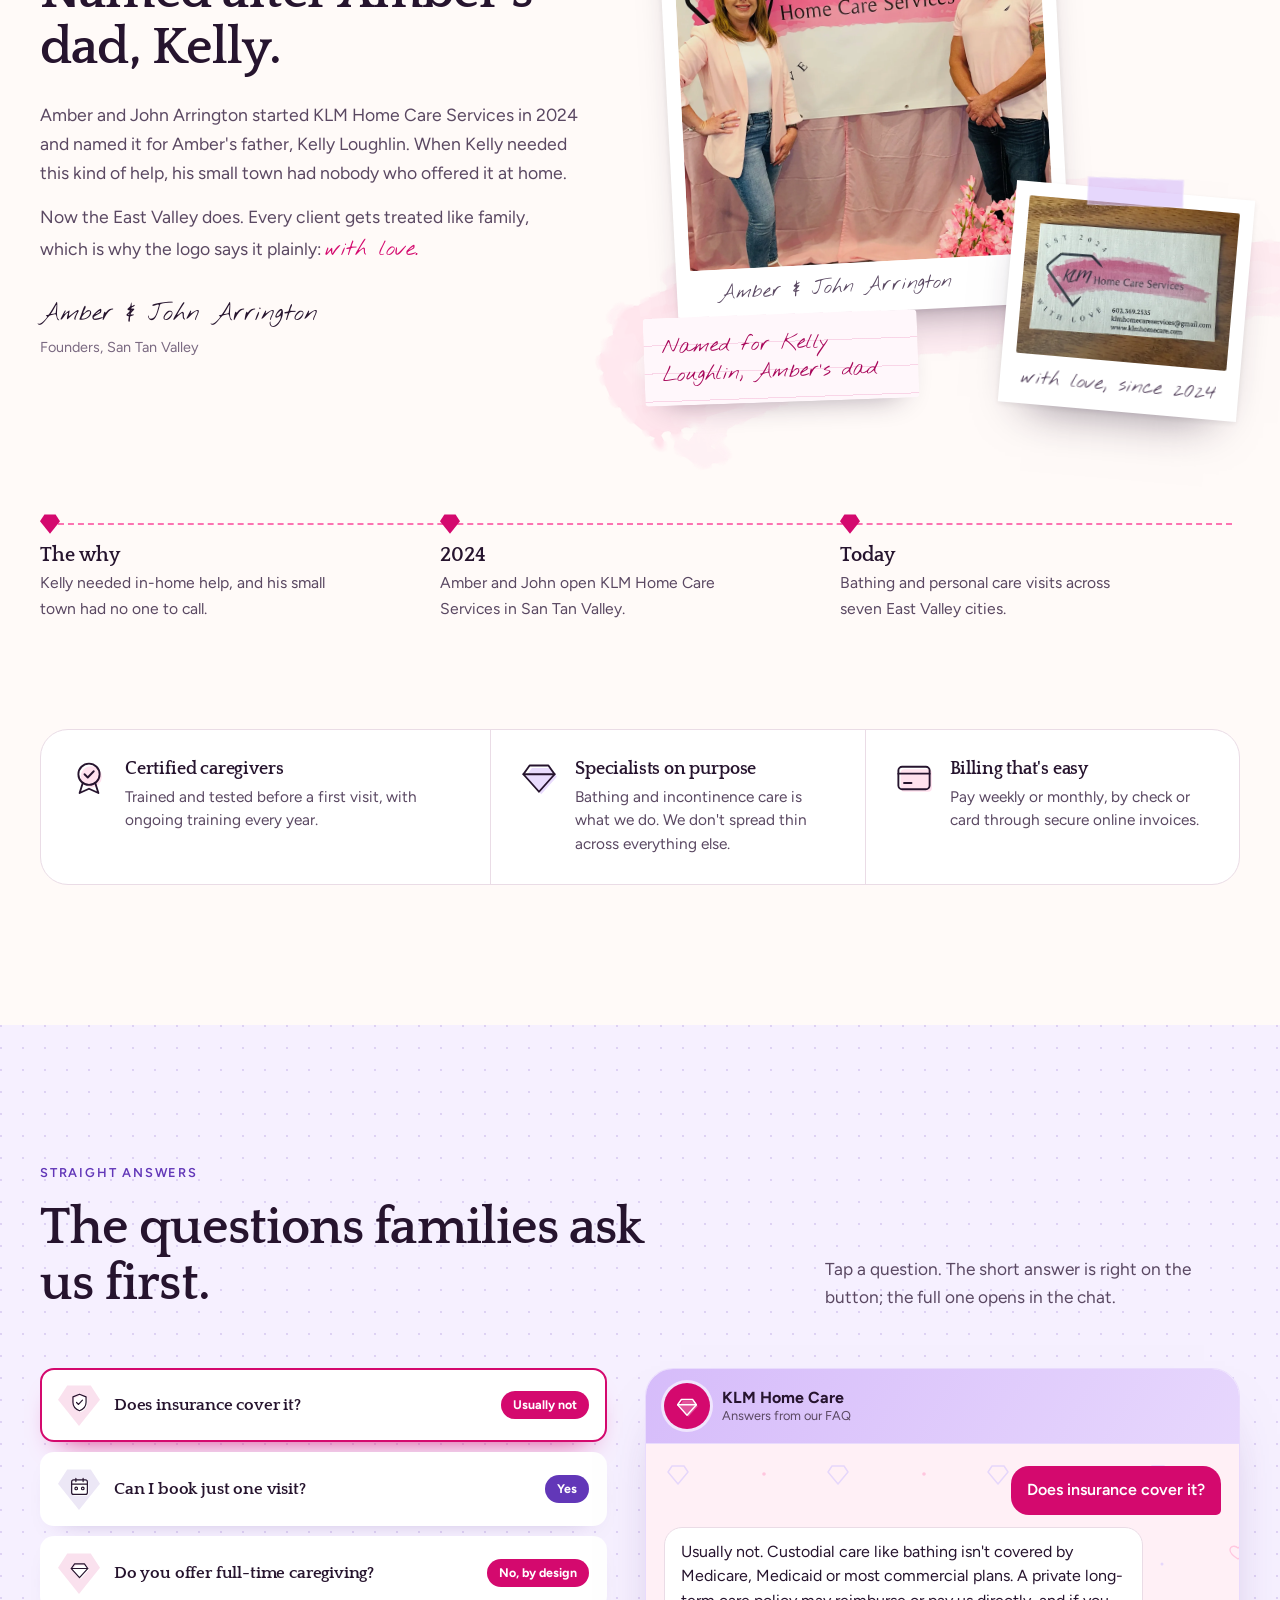
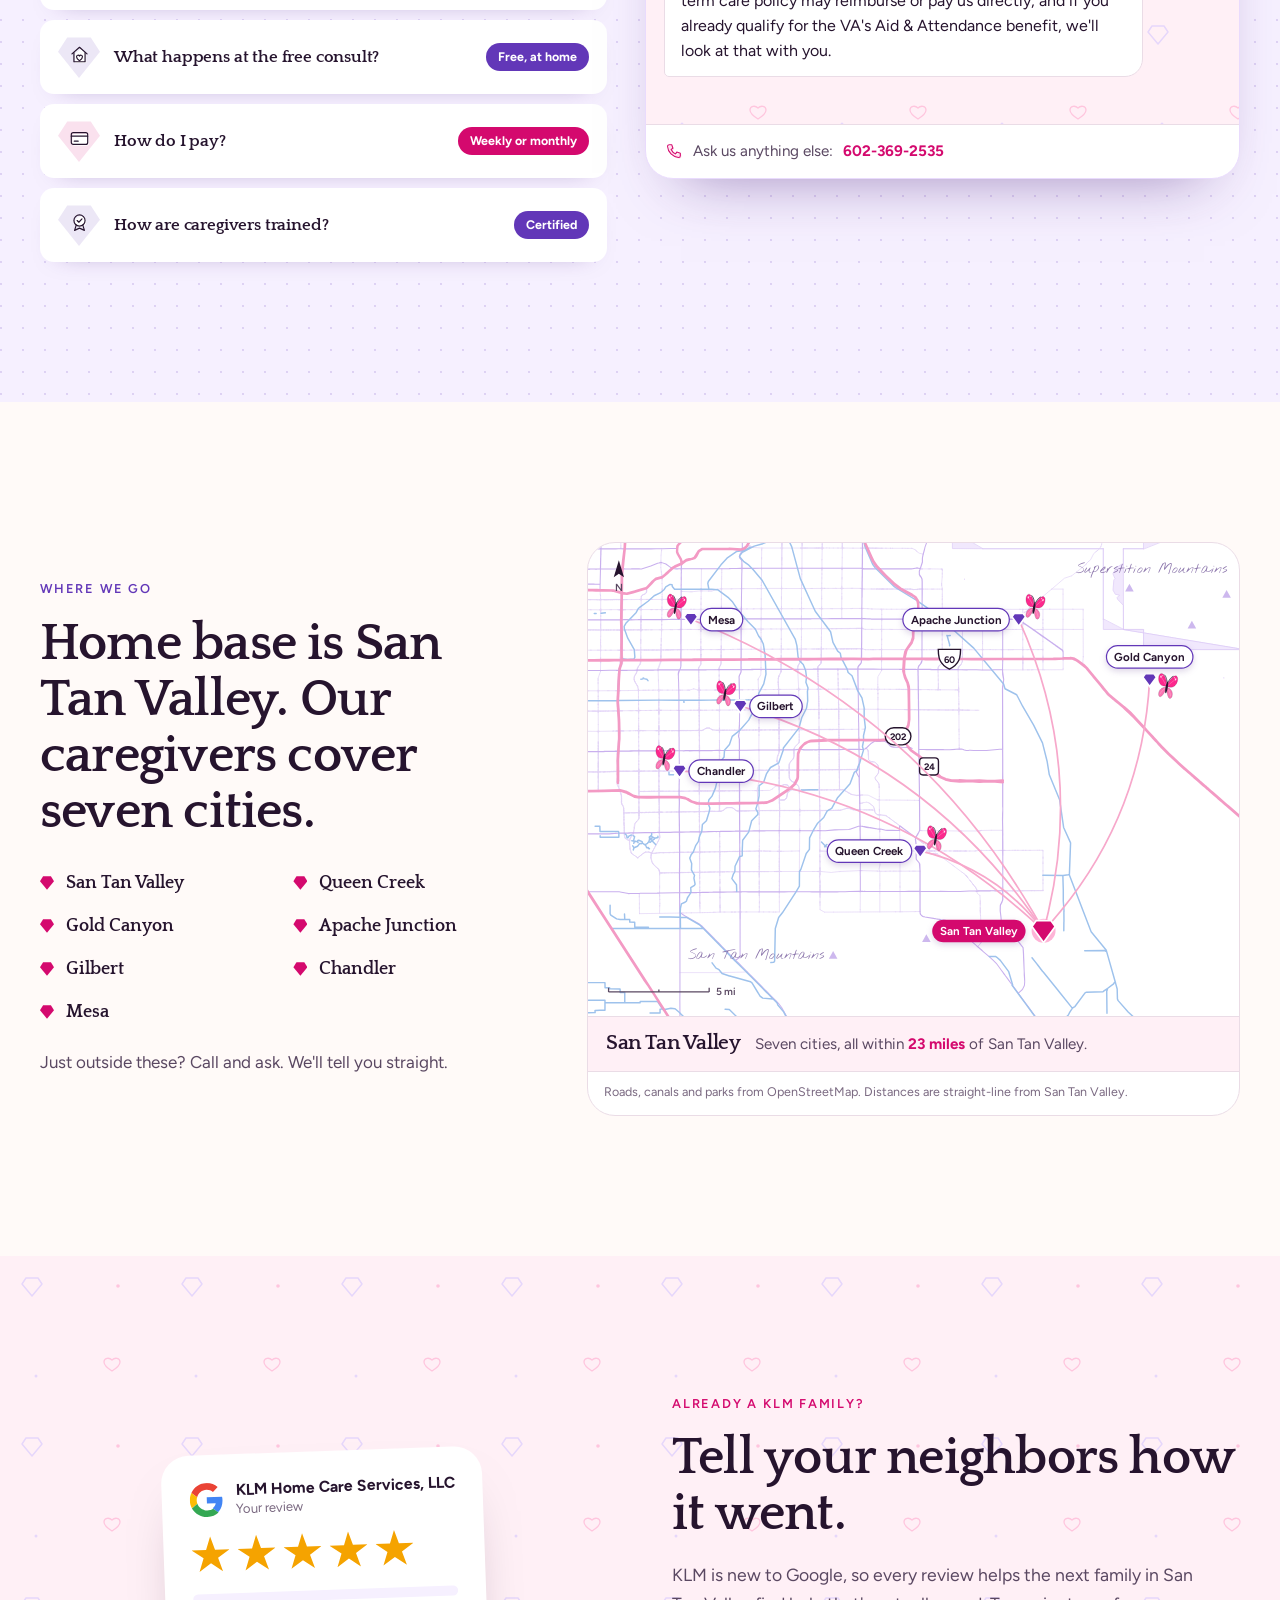
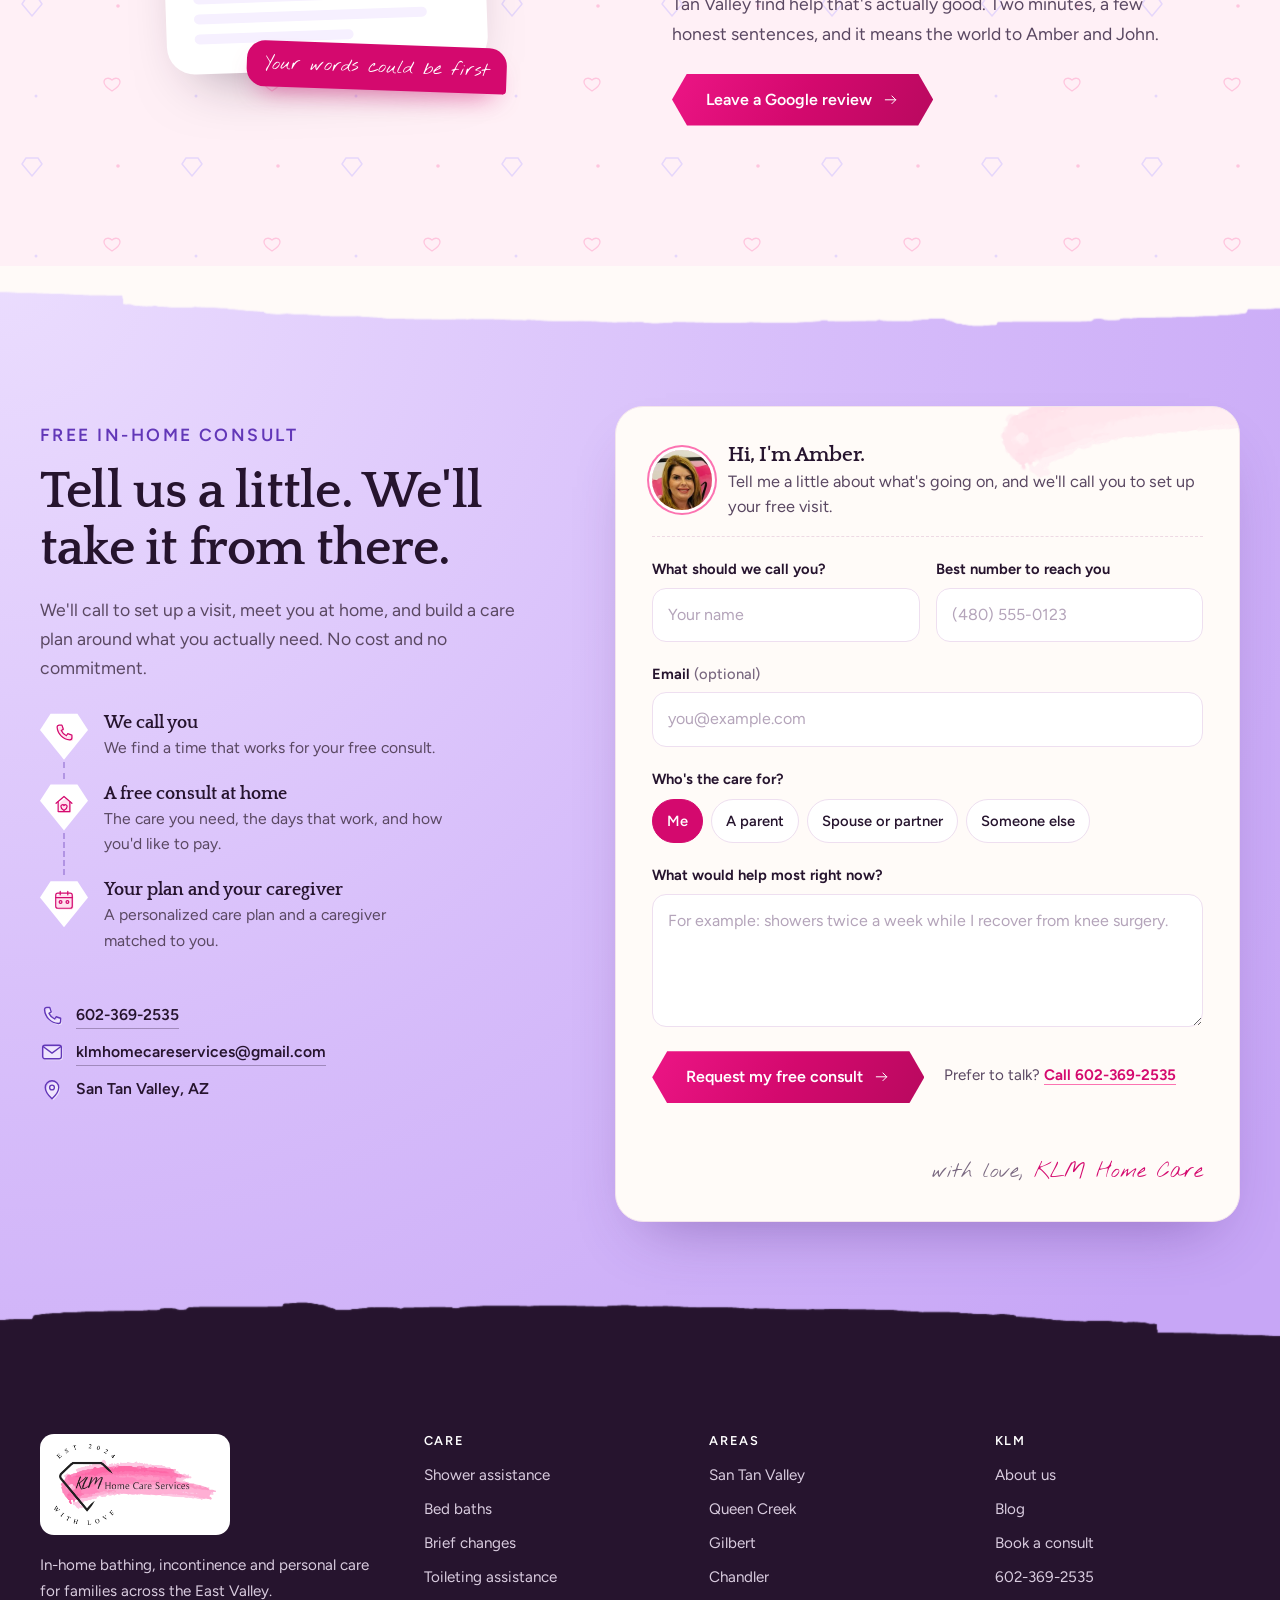
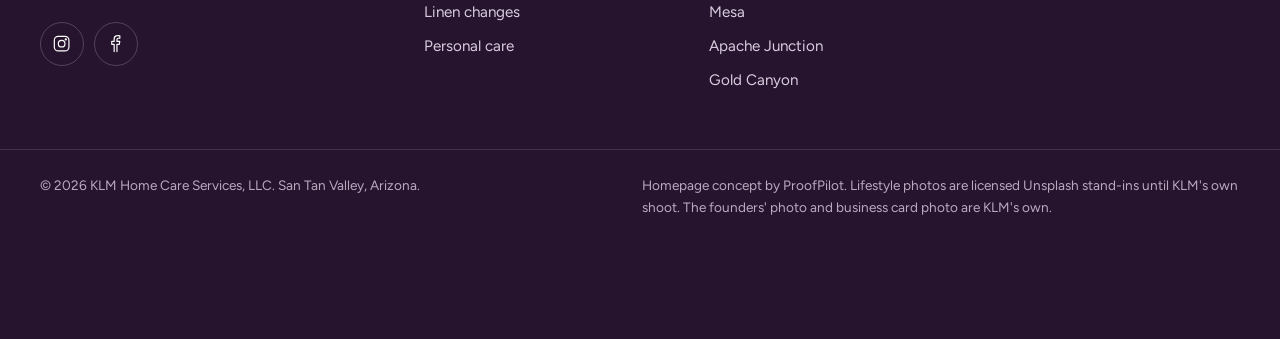
==== commit c6a491f2: "Update KLM Home Care concept preview" ====
--- a/index.html
+++ b/index.html
@@ -12,8 +12,8 @@
 <link rel="preconnect" href="https://fonts.googleapis.com">
 <link rel="preconnect" href="https://fonts.gstatic.com" crossorigin>
 <link href="https://fonts.googleapis.com/css2?family=Quattrocento:wght@400;700&family=Nothing+You+Could+Do&family=Figtree:wght@400;500;600;700&display=swap" rel="stylesheet">
-<script>document.documentElement.classList.add("js");try{if(/[?&]nointro/.test(location.search))sessionStorage.setItem("klm_intro","1");if(matchMedia("(prefers-reduced-motion: reduce)").matches)document.documentElement.classList.add("intro-seen")}catch(e){}setTimeout(function(){document.documentElement.classList.add("hero-go")},5200)</script>
-<link rel="stylesheet" href="assets/site.css?v=35">
+<script>(function(){function z(){var w=innerWidth,h=innerHeight,k=w<1600?1:Math.min(w/1440,h/900)*.9;k=Math.max(1,Math.min(1.6,k));document.documentElement.style.setProperty("--z",k.toFixed(3))}z();addEventListener("resize",z)})();document.documentElement.classList.add("js");try{if(/[?&]nointro/.test(location.search))sessionStorage.setItem("klm_intro","1");if(matchMedia("(prefers-reduced-motion: reduce)").matches)document.documentElement.classList.add("intro-seen")}catch(e){}setTimeout(function(){document.documentElement.classList.add("hero-go")},5200)</script>
+<link rel="stylesheet" href="assets/site.css?v=37">
 </head>
 <body>
 
--- a/assets/site.css
+++ b/assets/site.css
@@ -1114,12 +1114,12 @@
   .hero-art .gem-wrap{width:64%}
 }
 
-/* ---------- big monitors: scale the whole design up instead of floating a narrow column ---------- */
-@media (min-width:1600px){body{zoom:1.1}}
-@media (min-width:1800px){body{zoom:1.22}}
-@media (min-width:2100px){body{zoom:1.36}}
-@media (min-width:2400px){body{zoom:1.55}}
-@media (min-width:3000px){body{zoom:1.85}}
+/* ---------- big monitors: scale the whole design to the screen (--z is set from width AND height) ---------- */
+body{zoom:var(--z,1)}
+@media (min-width:1600px){
+  .care,.visit,.story,.answers,.areas,.reviews{padding-top:100px;padding-bottom:100px}
+  .plan,.consult{padding-top:112px;padding-bottom:112px}
+}
 
 /* ---------- phones: same information, less crowding ---------- */
 @media (max-width:600px){
@@ -1251,3 +1251,21 @@
   .foot-brand img{width:150px}
   .foot-base{margin-top:30px;font-size:.78rem}
 }
+
+/* timeline fix: the stops were clipped by an old card rule */
+.pl-timeline .pl-mode{overflow:visible}
+.pl-timeline{padding-top:8px}
+
+/* ---------- nav: the logo's brushstroke marks where you are ---------- */
+.nav{gap:2px}
+.nav a,.nav a:hover,.nav a.on{background:none;border-radius:0;color:var(--ink-2);padding:10px 14px;isolation:isolate;position:relative}
+.nav a::before{content:"";position:absolute;z-index:-1;left:2px;right:2px;top:50%;height:30px;margin-top:-14px;background:url(img/brush.webp) center/100% 100% no-repeat;opacity:.55;clip-path:inset(0 100% 0 0);transition:clip-path .45s var(--ease-out),opacity .25s}
+.nav a:hover{color:var(--ink)}
+.nav a:hover::before{clip-path:inset(0 45% 0 0);opacity:.35}
+.nav a.on{color:var(--ink);font-weight:600}
+.nav a.on::before{clip-path:inset(0 0 0 0);opacity:.6}
+.nav a:focus-visible{outline:2px solid var(--pink-ink);outline-offset:2px;border-radius:6px}
+.head-phone{gap:10px}
+.head-phone .ico{width:34px;height:34px;padding:8px 8px 10px;background:var(--blush-100);clip-path:polygon(22% 4%,78% 4%,100% 38%,50% 100%,0 38%);color:var(--pink-ink);--du:#fff;transition:background-color .2s}
+.head-phone:hover .ico{background:var(--blush)}
+.head-phone span{font-weight:650;letter-spacing:.01em}
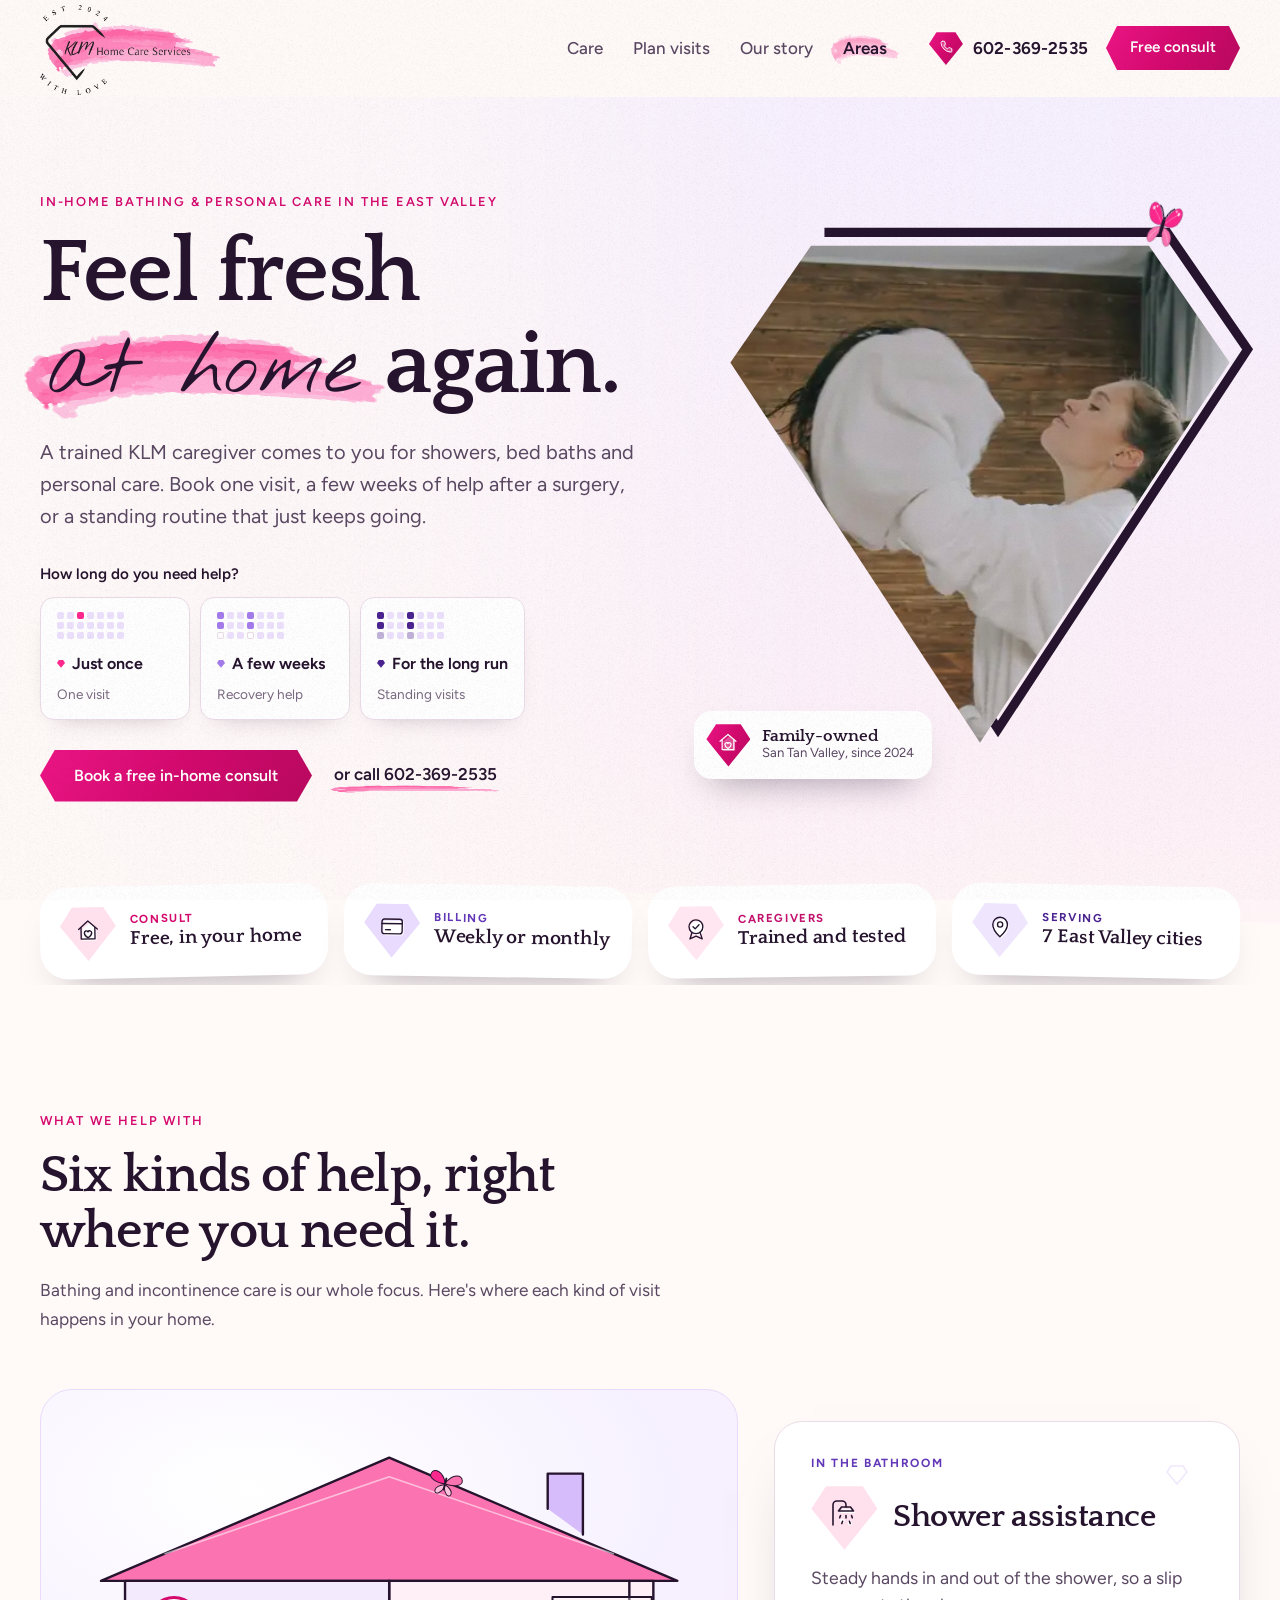
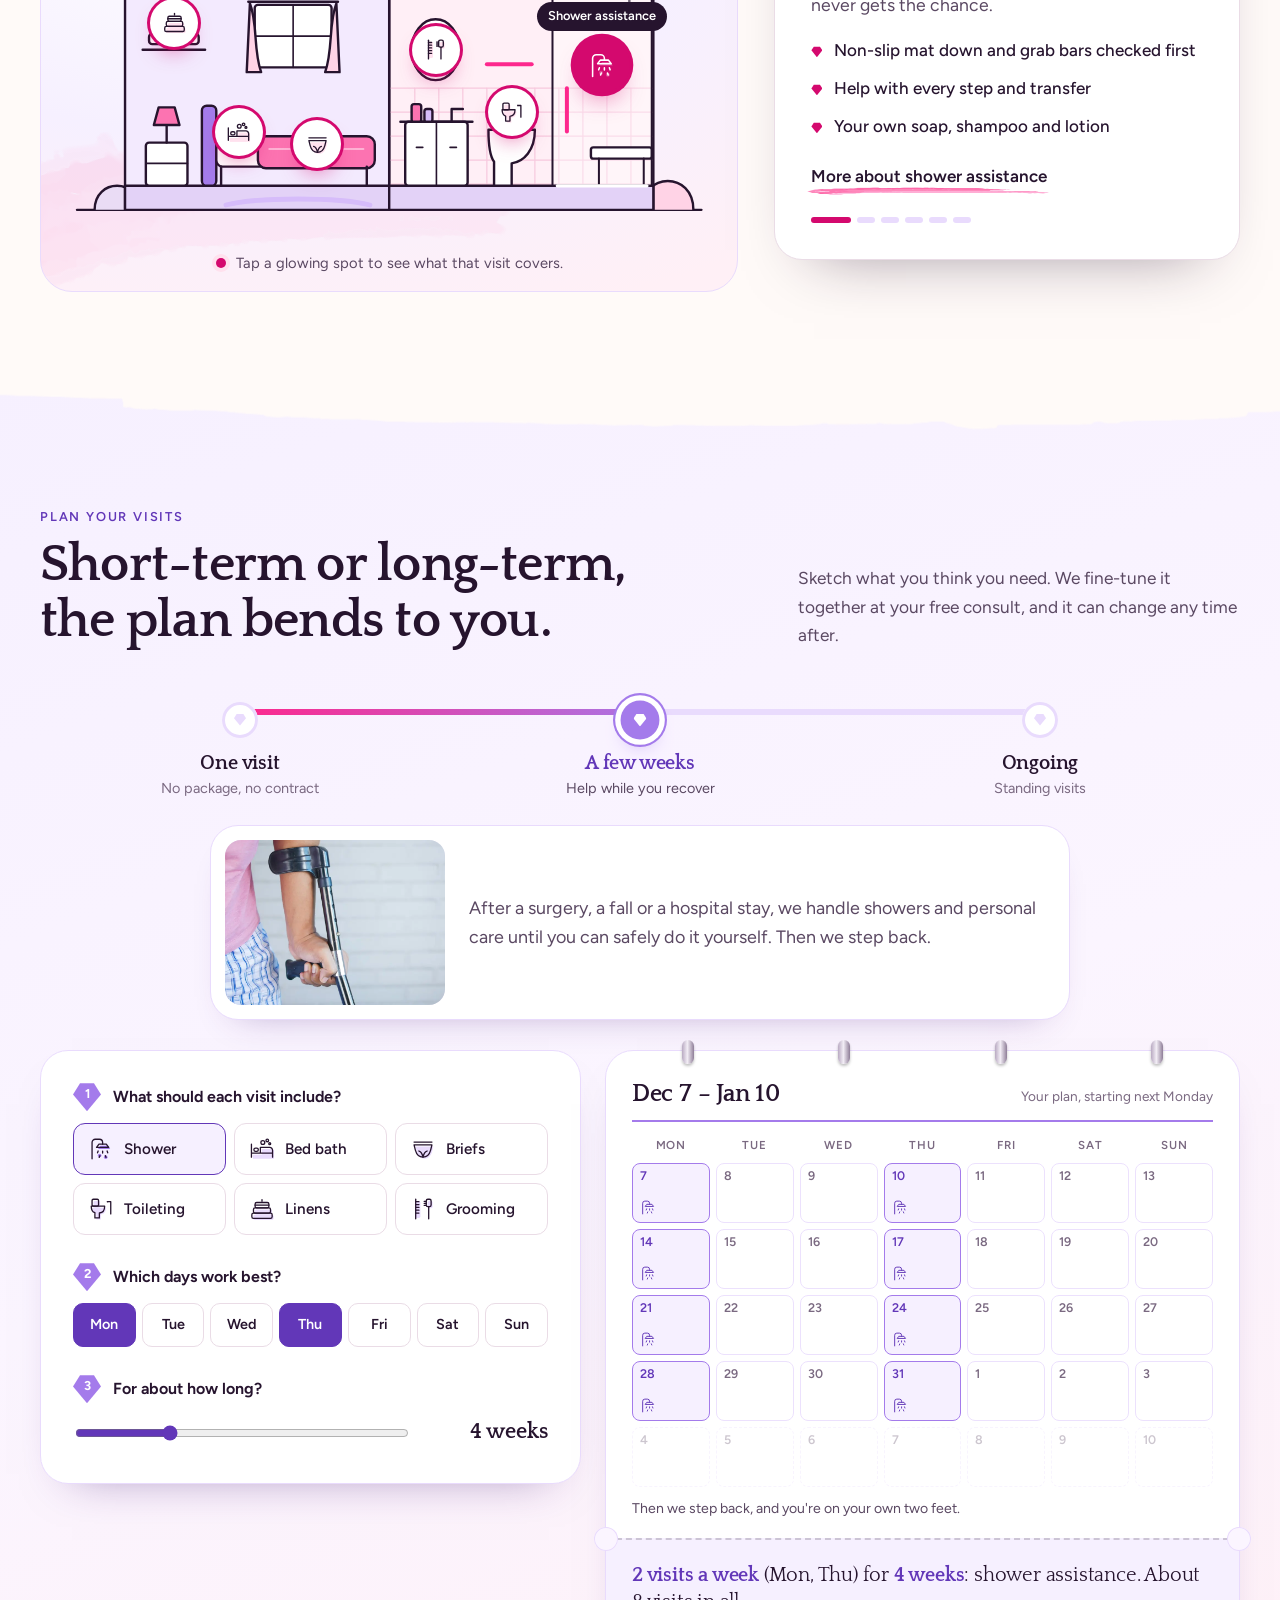
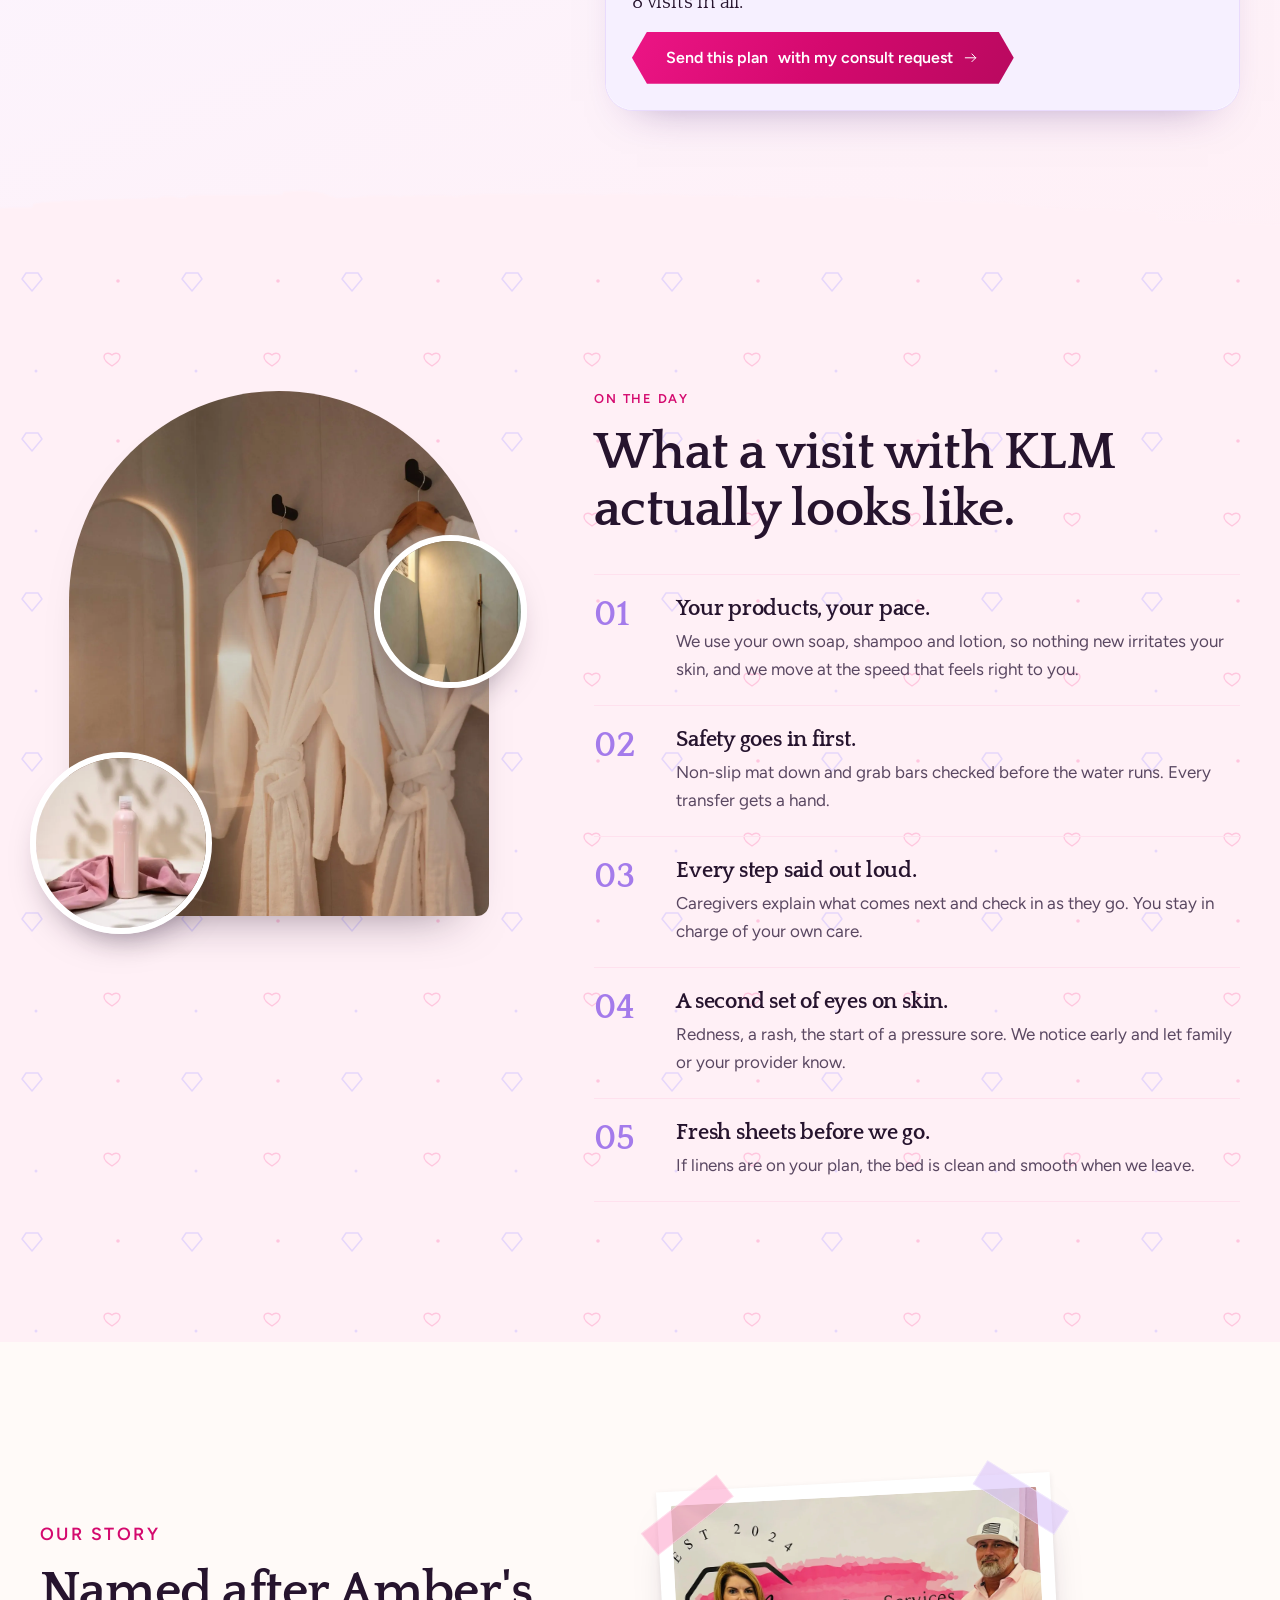
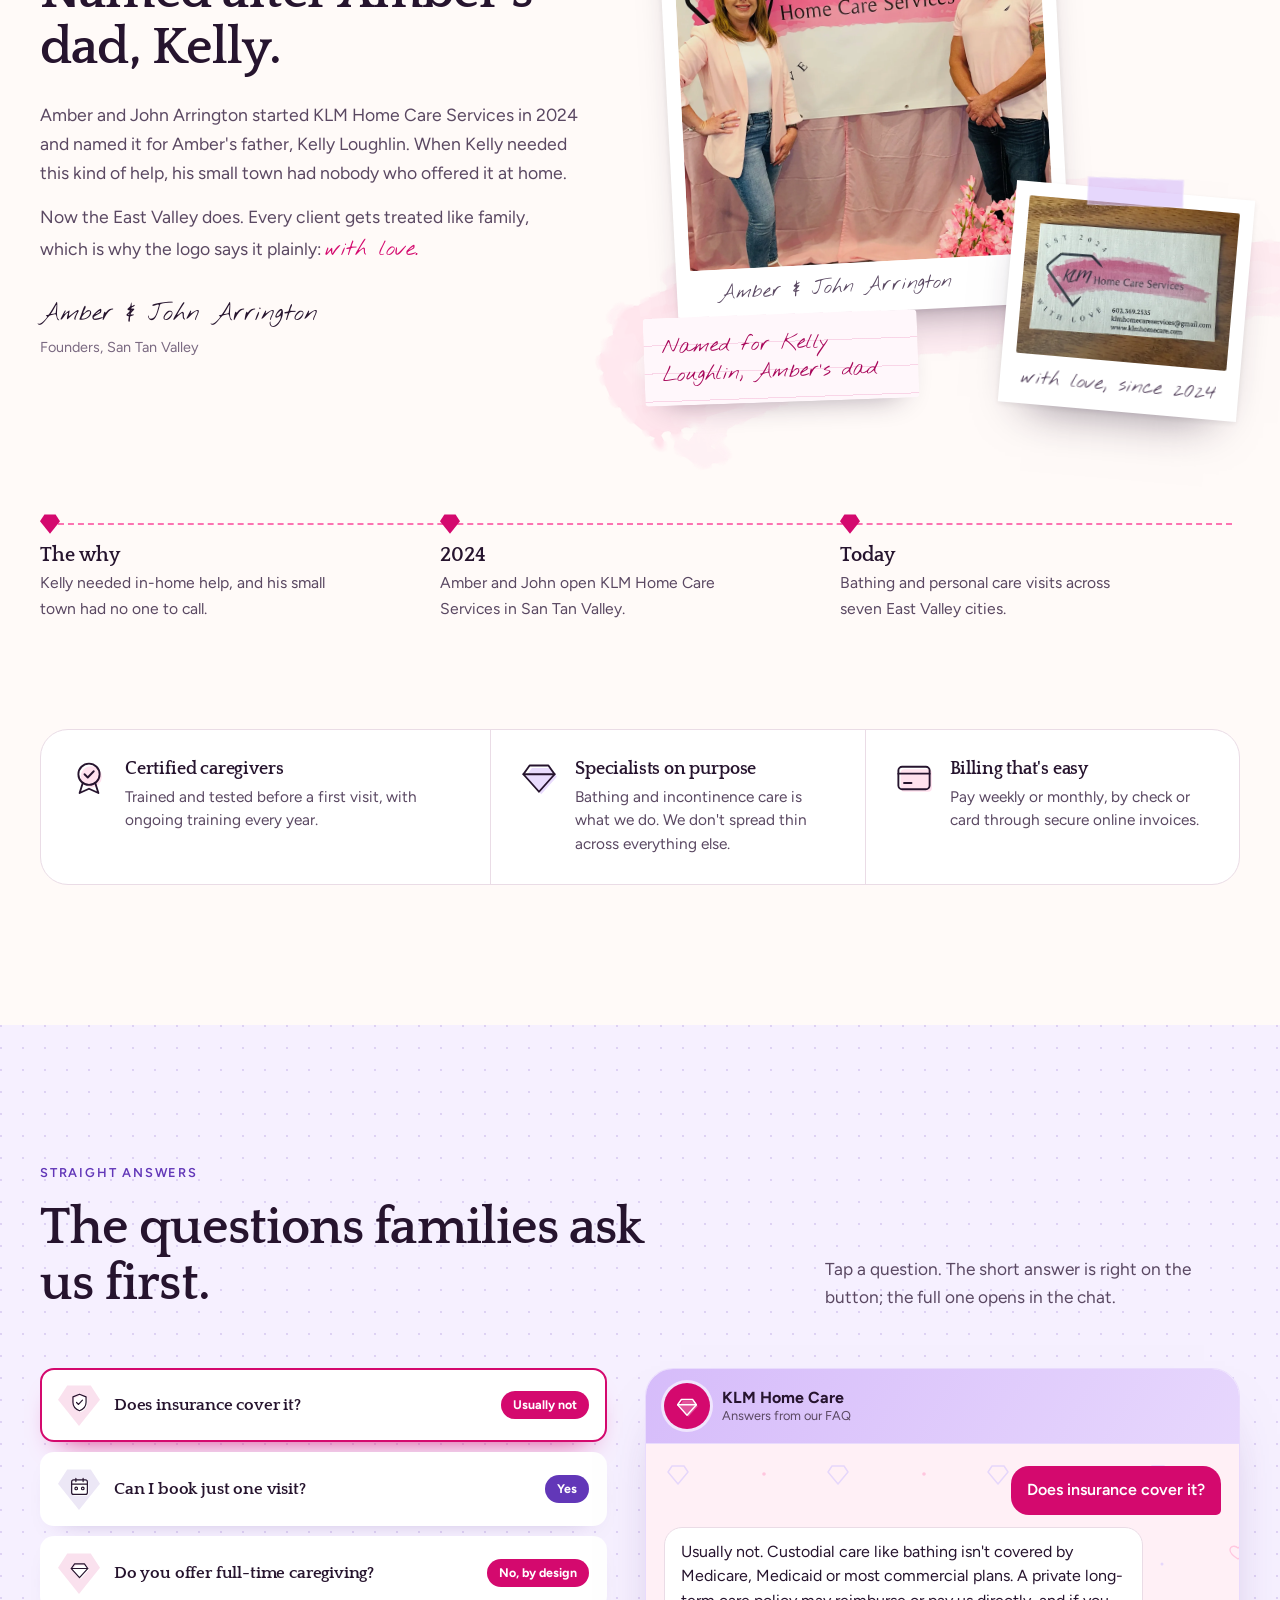
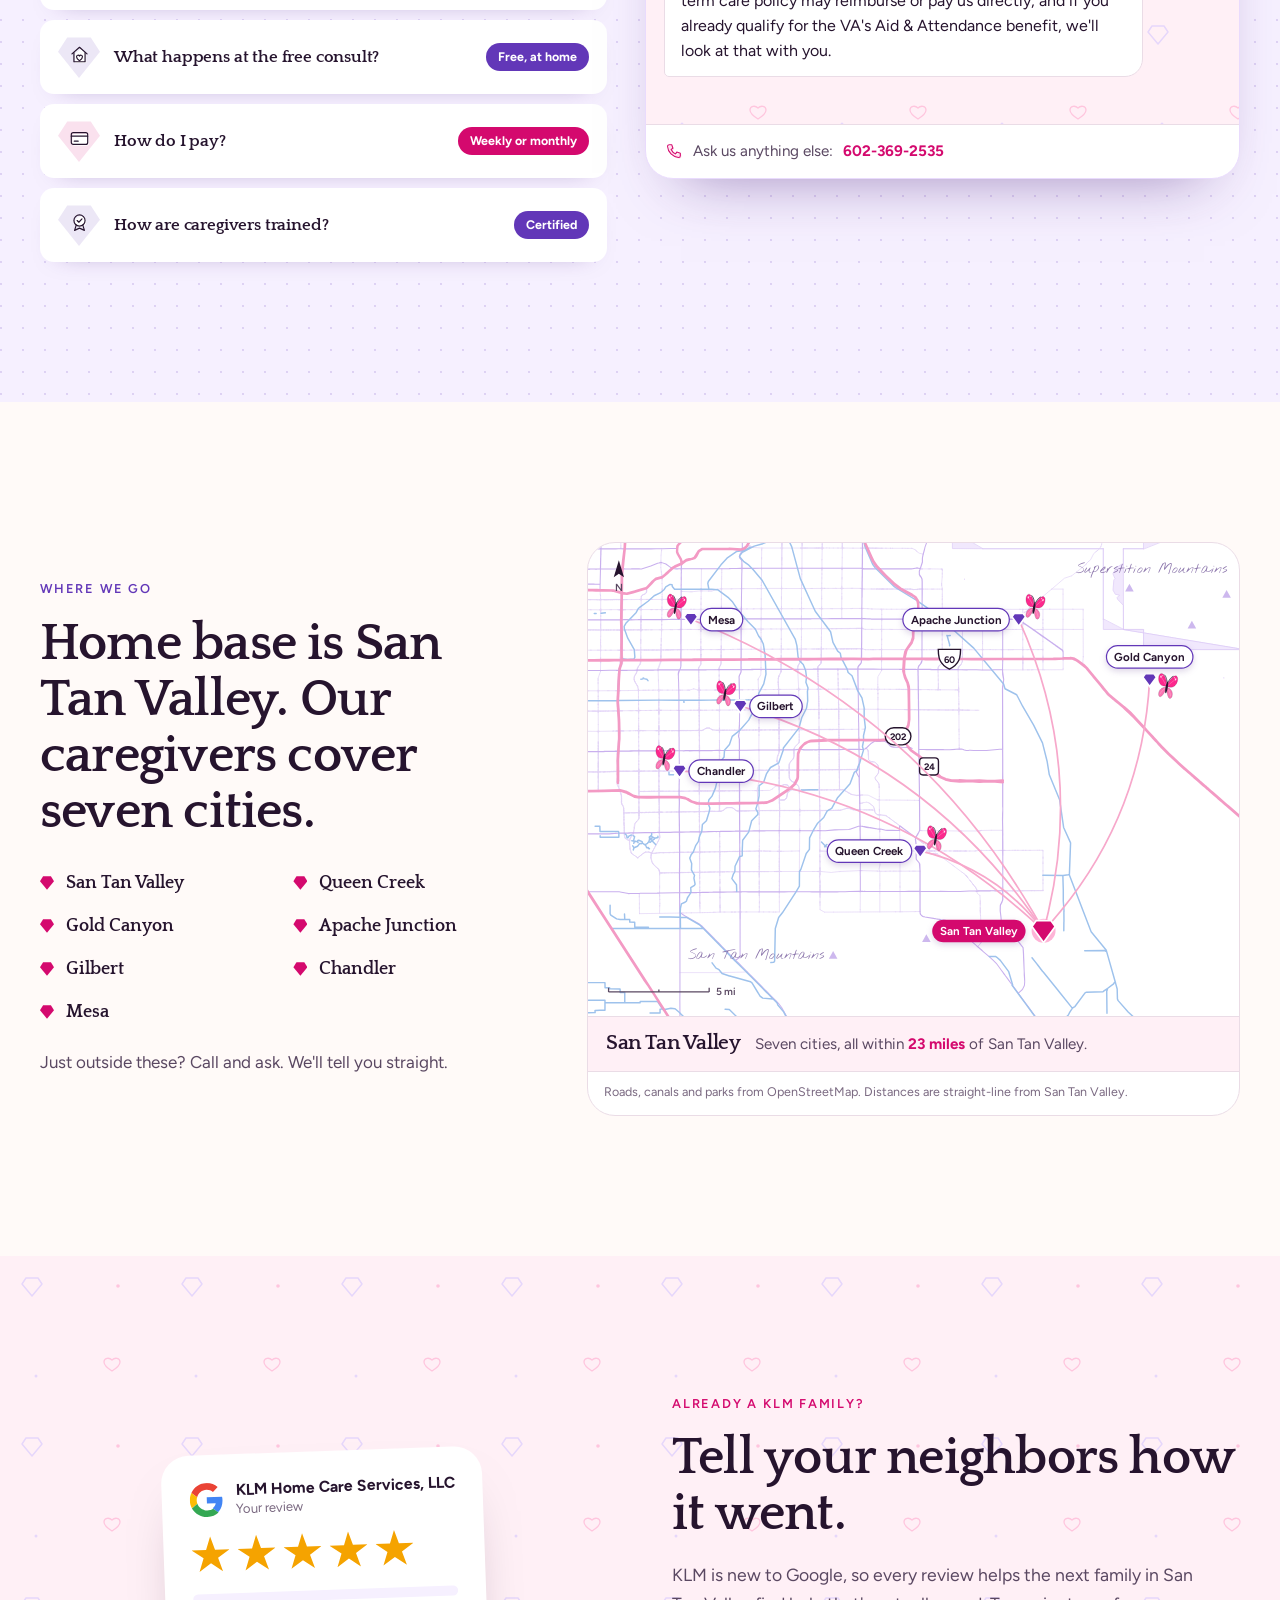
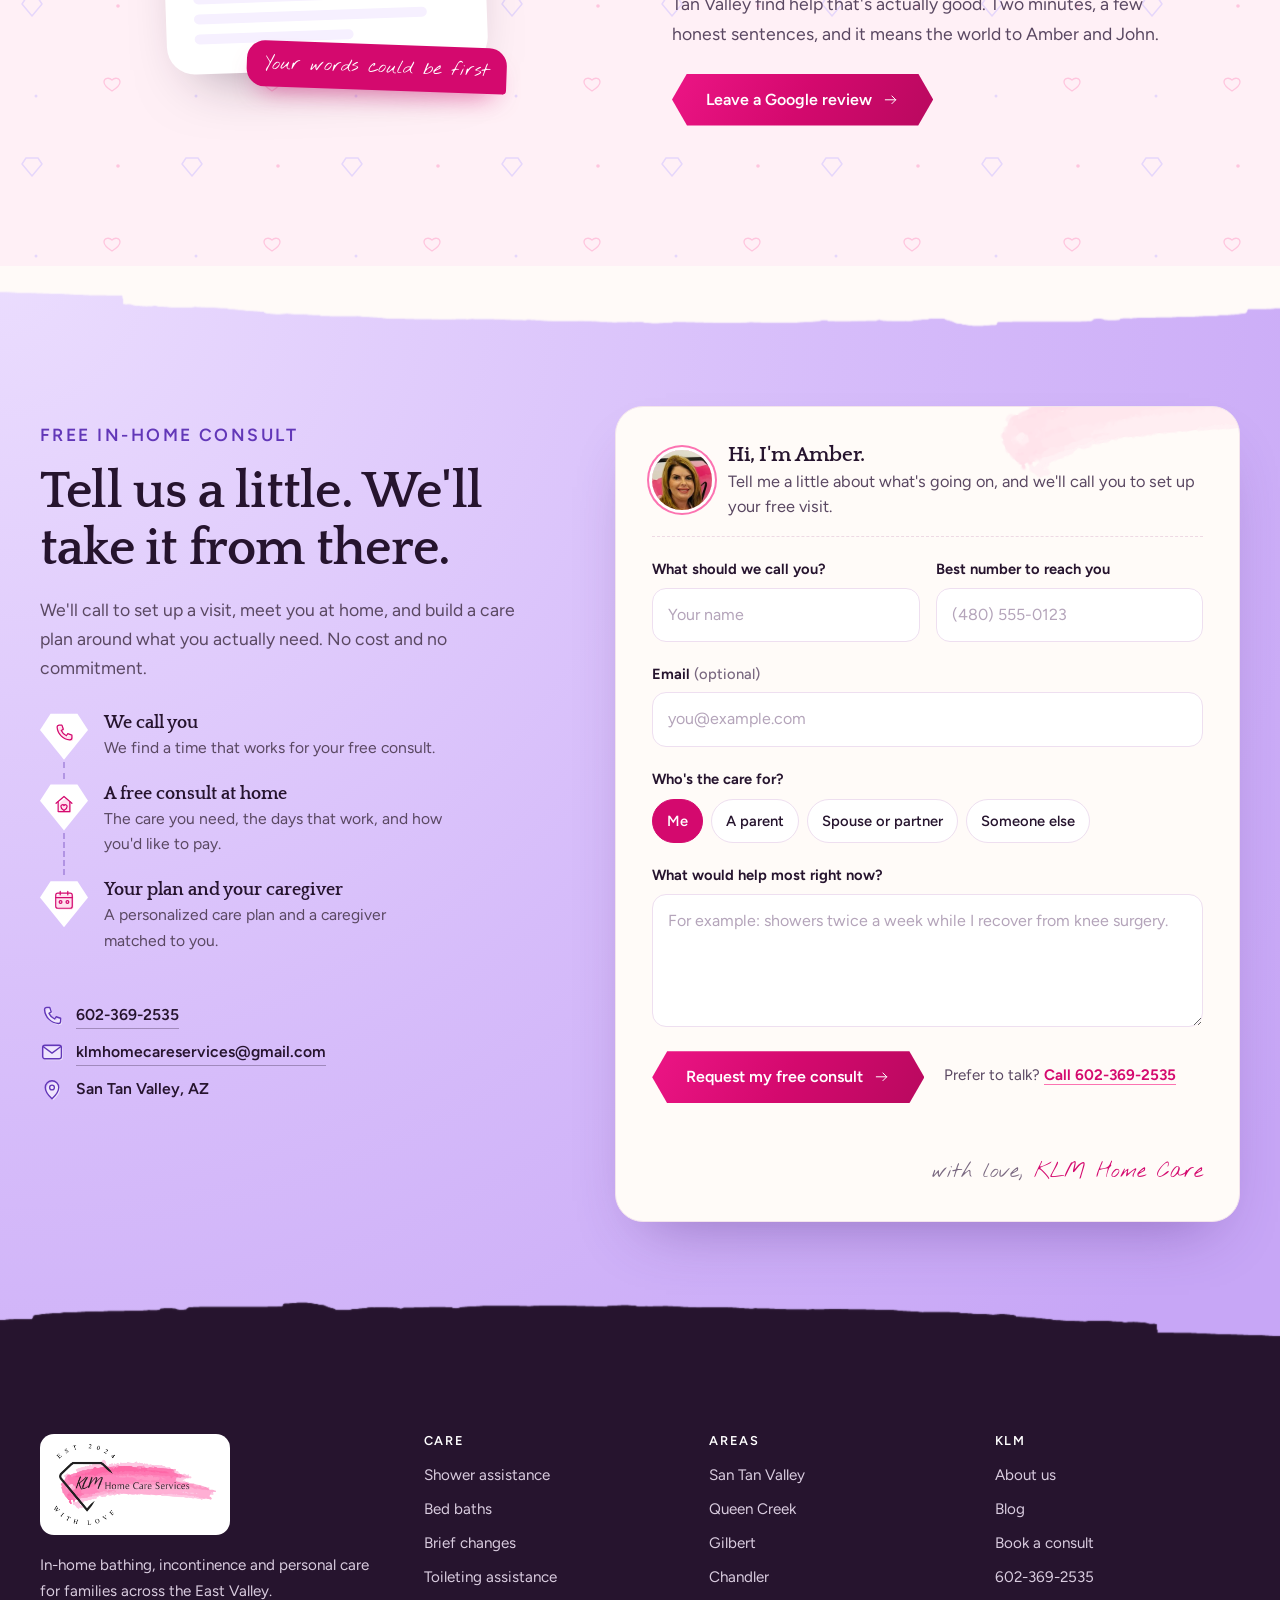
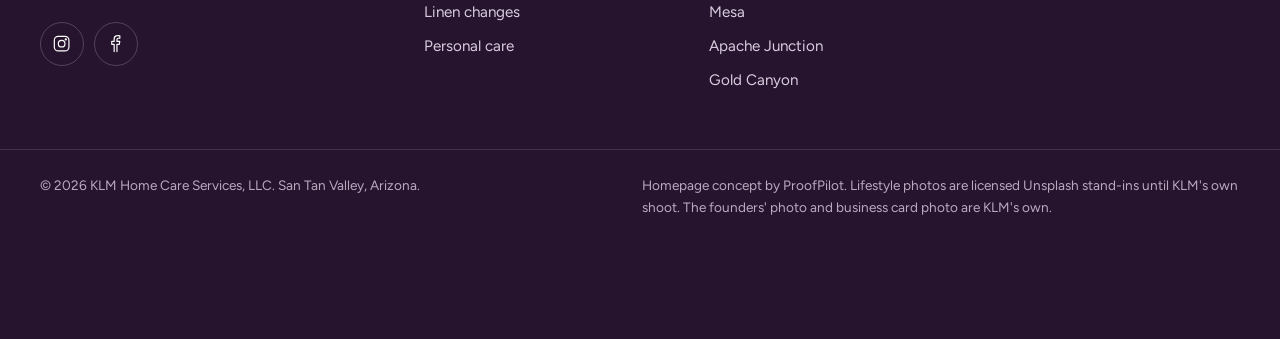
==== commit 2f130dc5: "Update KLM Home Care concept preview" ====
--- a/index.html
+++ b/index.html
@@ -13,7 +13,7 @@
 <link rel="preconnect" href="https://fonts.gstatic.com" crossorigin>
 <link href="https://fonts.googleapis.com/css2?family=Quattrocento:wght@400;700&family=Nothing+You+Could+Do&family=Figtree:wght@400;500;600;700&display=swap" rel="stylesheet">
 <script>(function(){function z(){var w=innerWidth,h=innerHeight,k=w<1600?1:Math.min(w/1440,h/900)*.9;k=Math.max(1,Math.min(1.6,k));document.documentElement.style.setProperty("--z",k.toFixed(3))}z();addEventListener("resize",z)})();document.documentElement.classList.add("js");try{if(/[?&]nointro/.test(location.search))sessionStorage.setItem("klm_intro","1");if(matchMedia("(prefers-reduced-motion: reduce)").matches)document.documentElement.classList.add("intro-seen")}catch(e){}setTimeout(function(){document.documentElement.classList.add("hero-go")},5200)</script>
-<link rel="stylesheet" href="assets/site.css?v=37">
+<link rel="stylesheet" href="assets/site.css?v=38">
 </head>
 <body>
 
--- a/assets/site.css
+++ b/assets/site.css
@@ -1269,3 +1269,10 @@
 .head-phone .ico{width:34px;height:34px;padding:8px 8px 10px;background:var(--blush-100);clip-path:polygon(22% 4%,78% 4%,100% 38%,50% 100%,0 38%);color:var(--pink-ink);--du:#fff;transition:background-color .2s}
 .head-phone:hover .ico{background:var(--blush)}
 .head-phone span{font-weight:650;letter-spacing:.01em}
+
+/* phone and home diamonds: always lit in the Free consult pink */
+.head-phone .ico,.head-phone:hover .ico{background:linear-gradient(120deg,#EC1585 0%,var(--pink-ink) 50%,#B9095F 100%);color:#fff;--du:rgba(255,255,255,.28)}
+.head-phone:hover .ico{filter:brightness(1.08)}
+.hb-ico{background:linear-gradient(120deg,#EC1585 0%,var(--pink-ink) 50%,#B9095F 100%)}
+.hb-ico .ico{color:#fff;--du:rgba(255,255,255,.28)}
+.hb-ico .ico .ac{stroke:#FFD3E6}
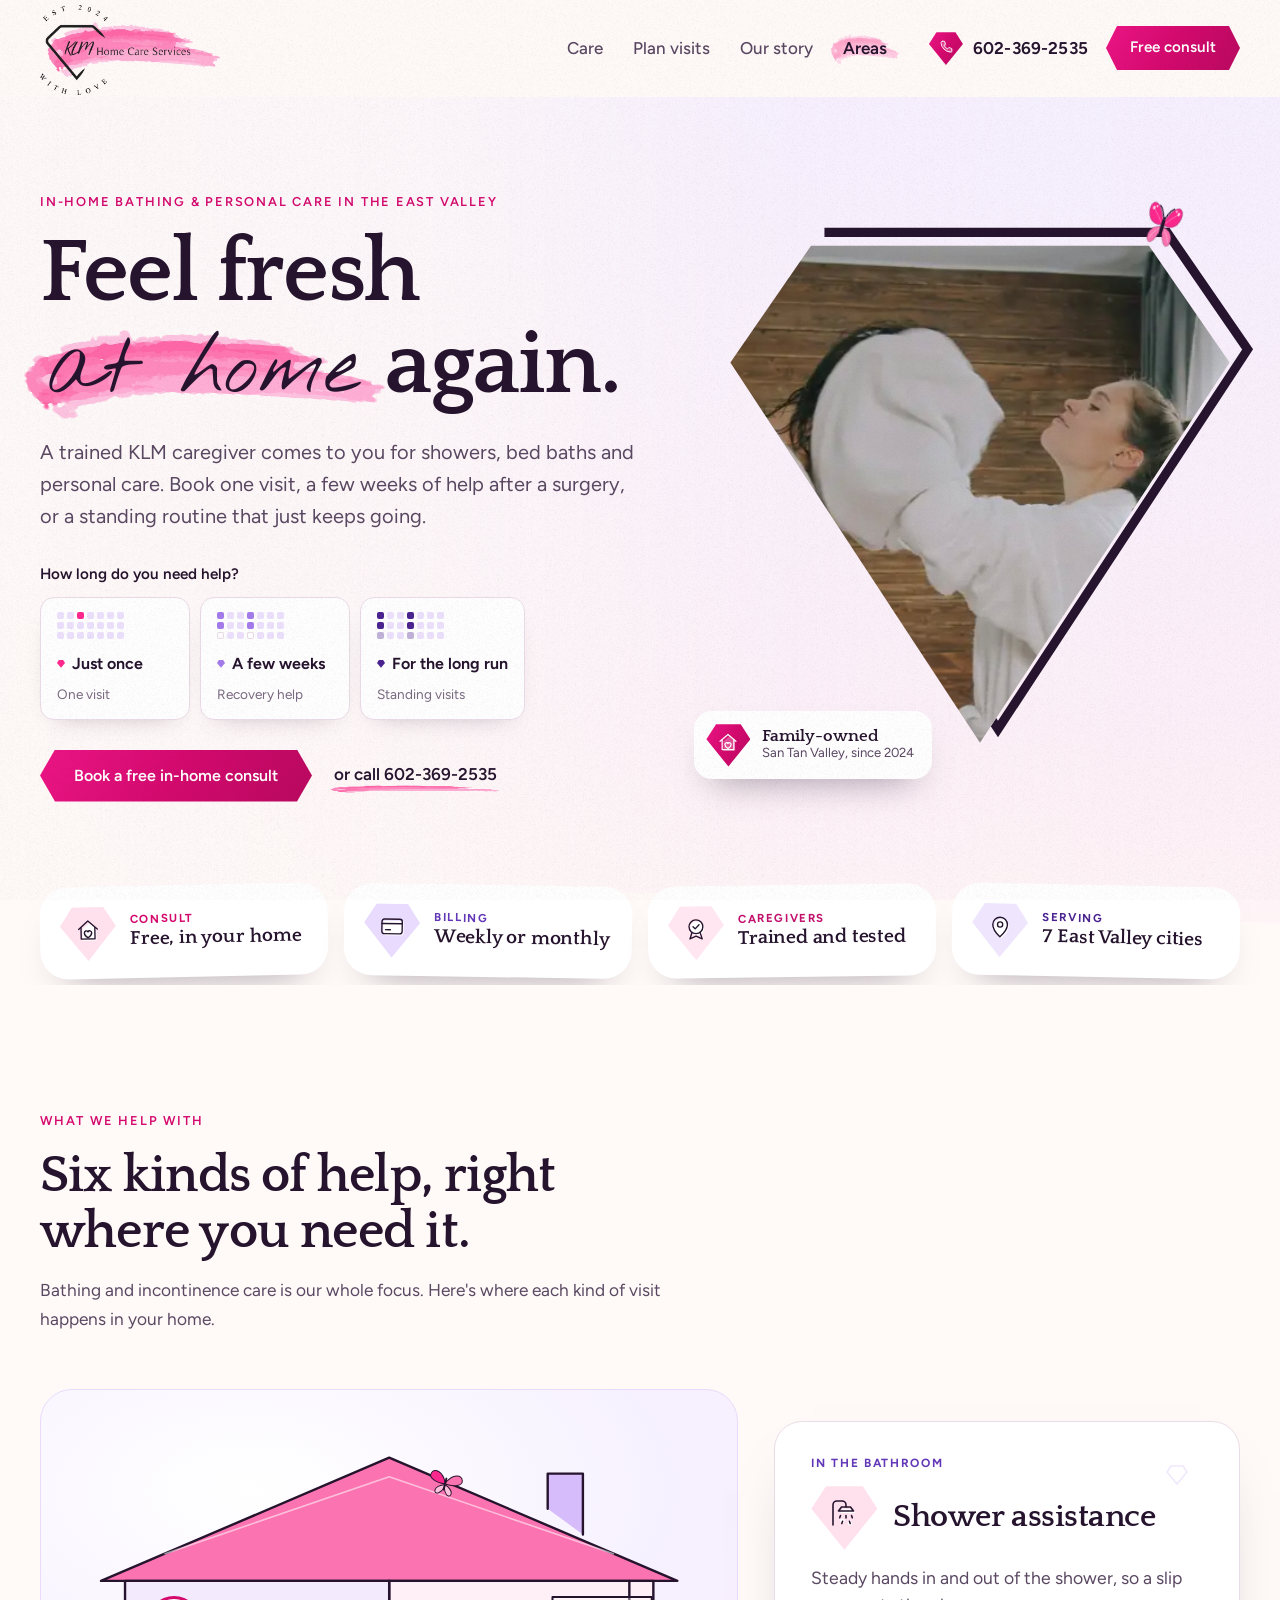
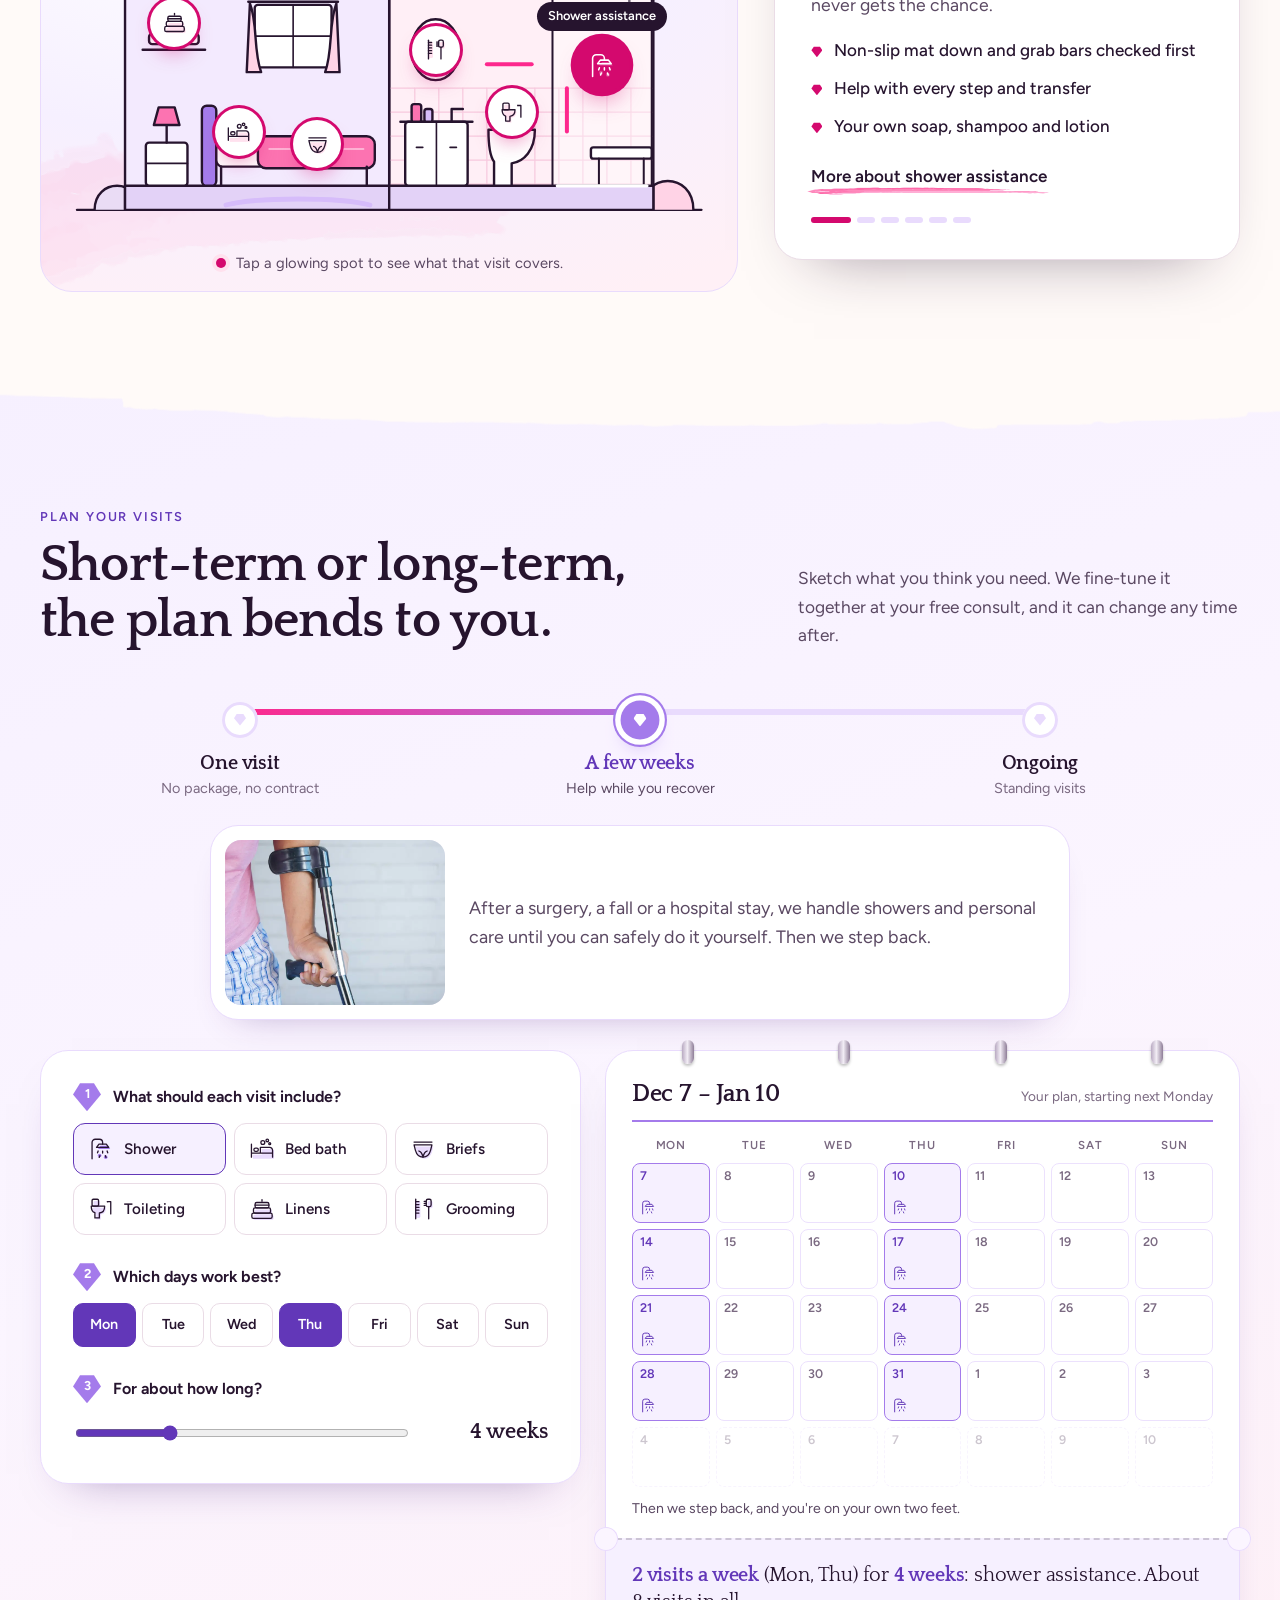
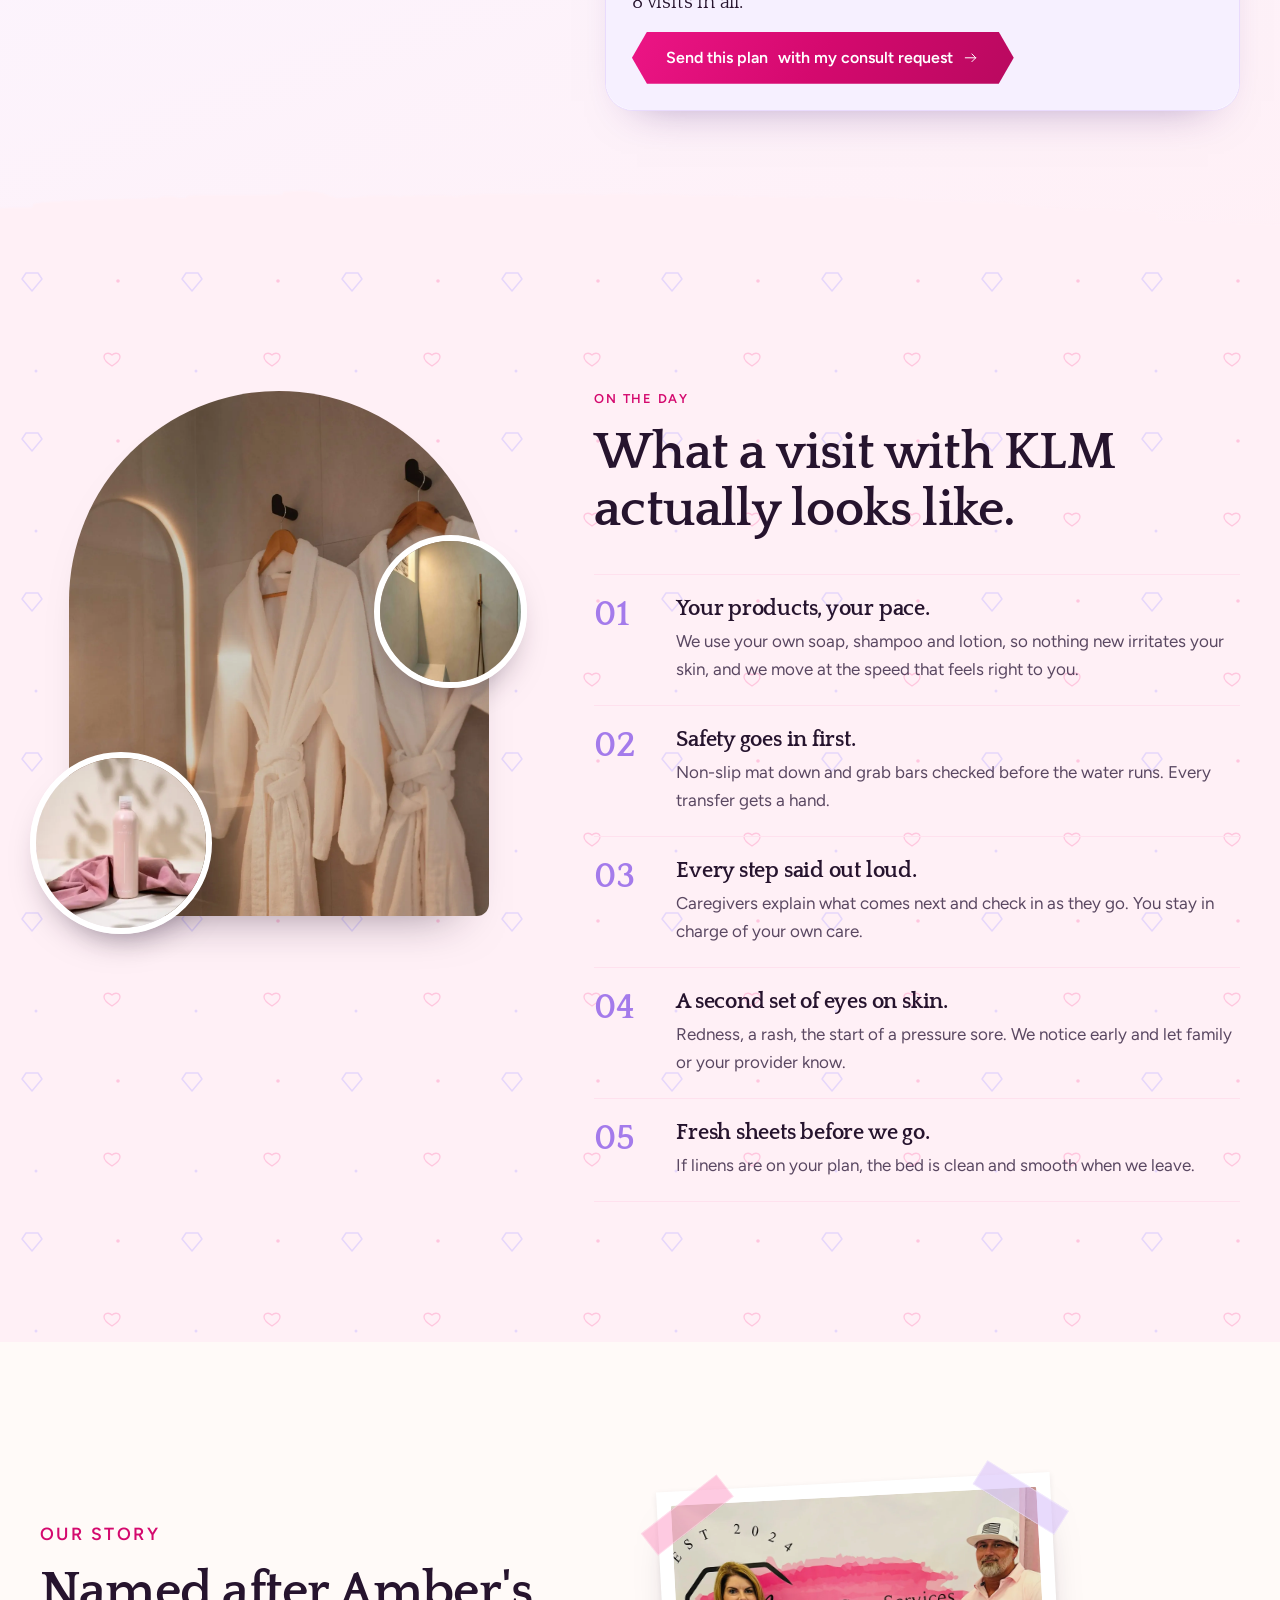
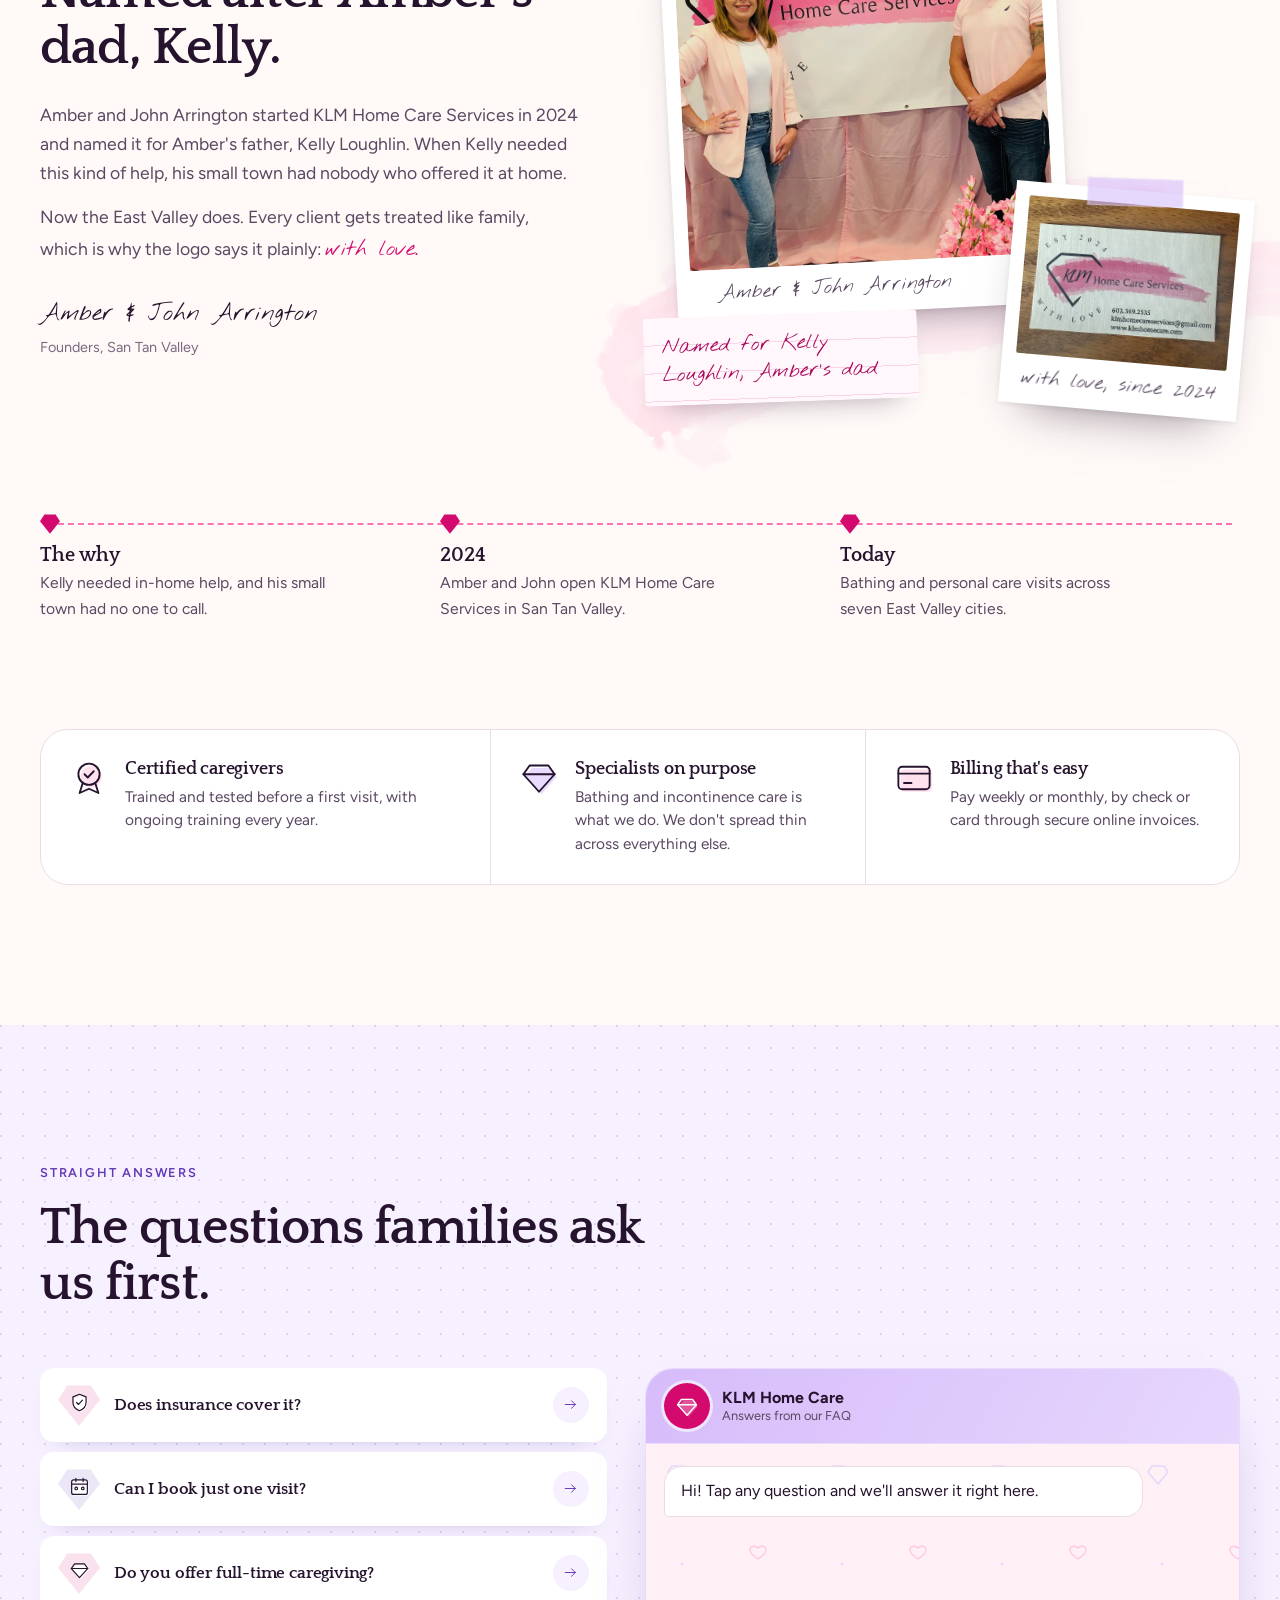
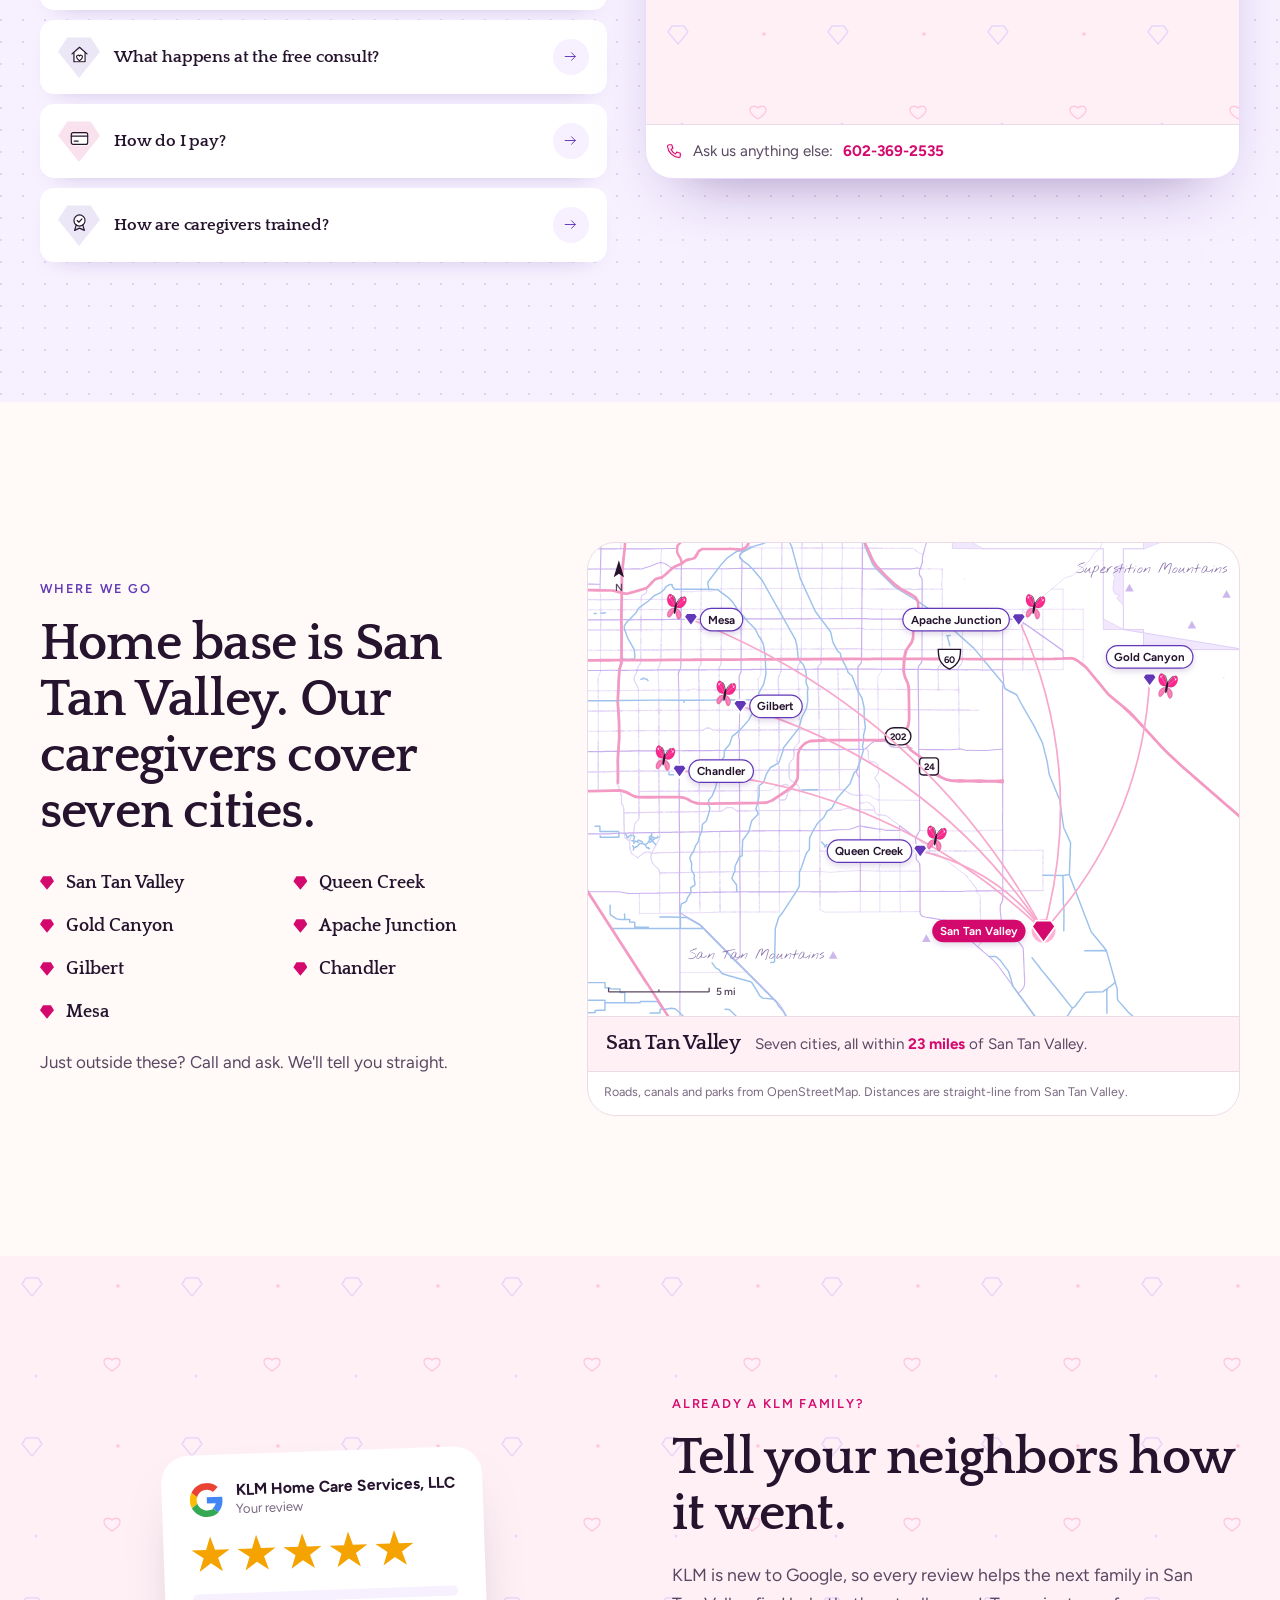
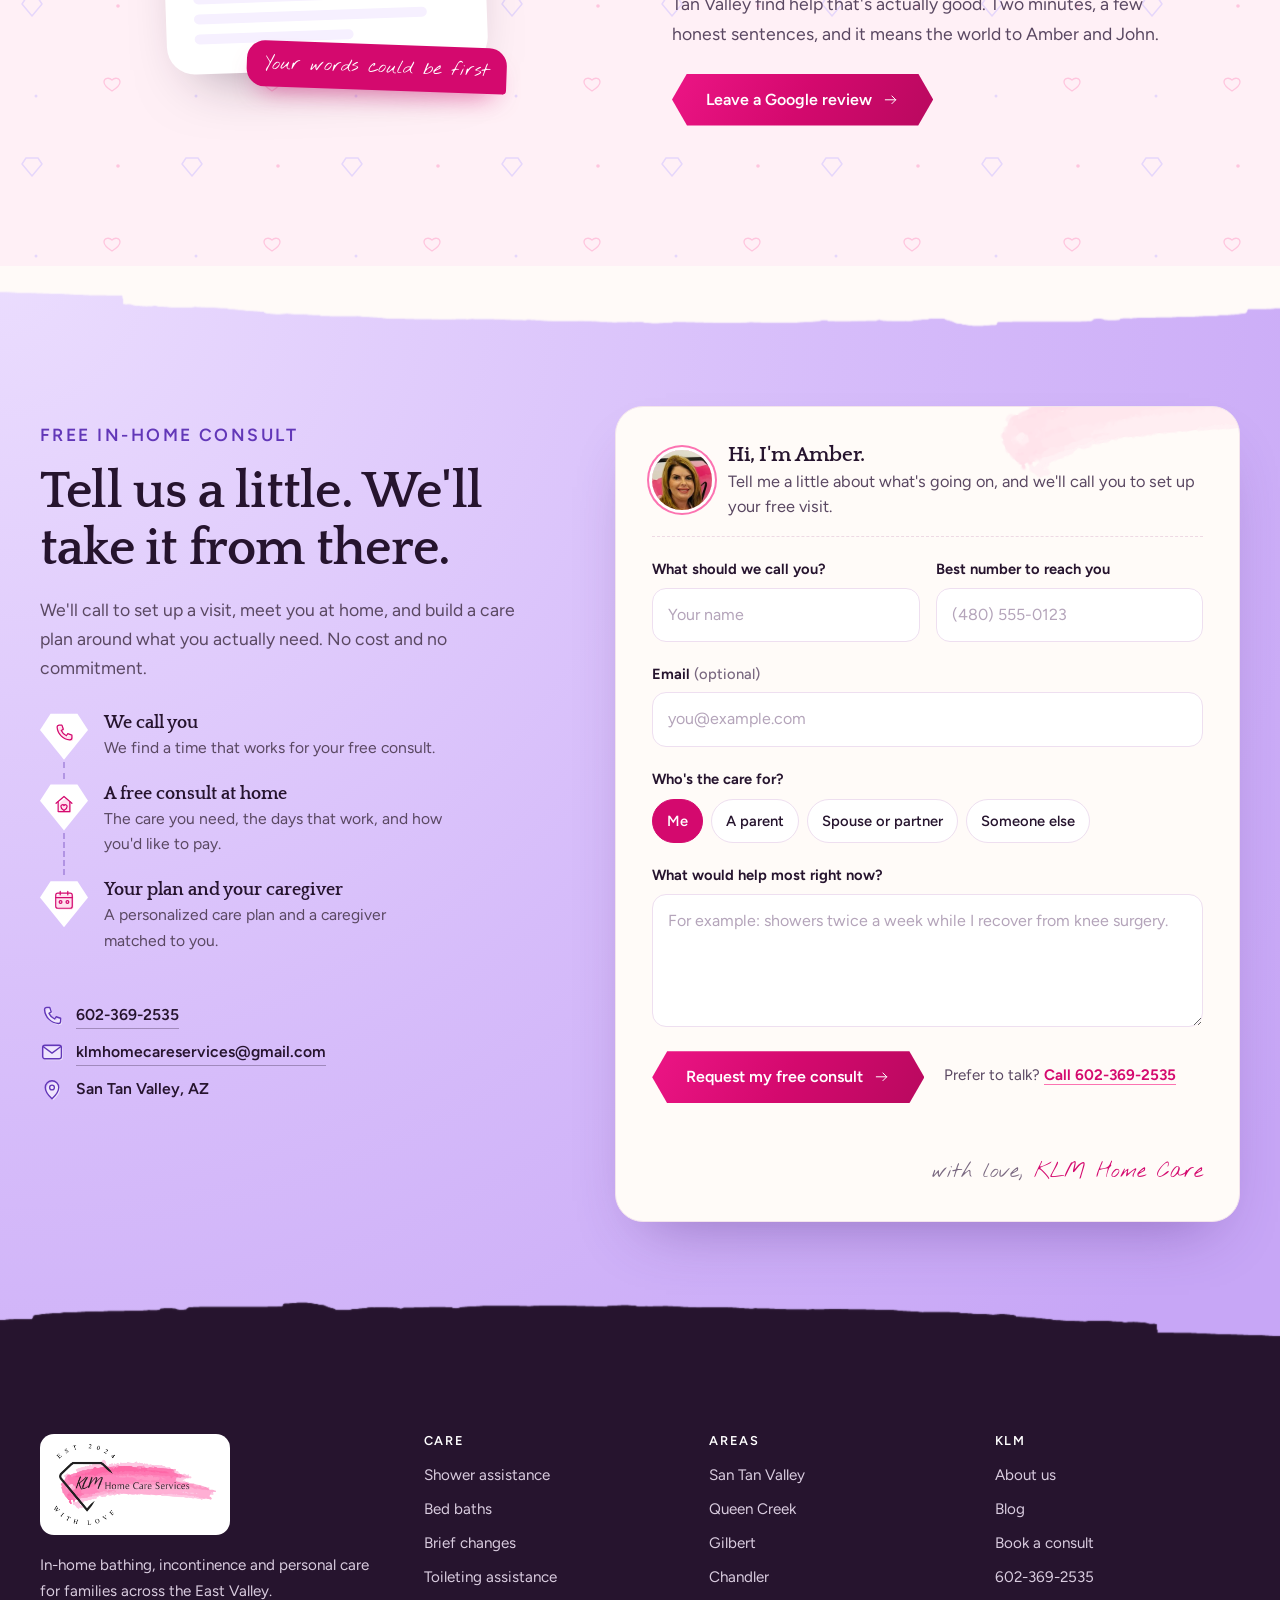
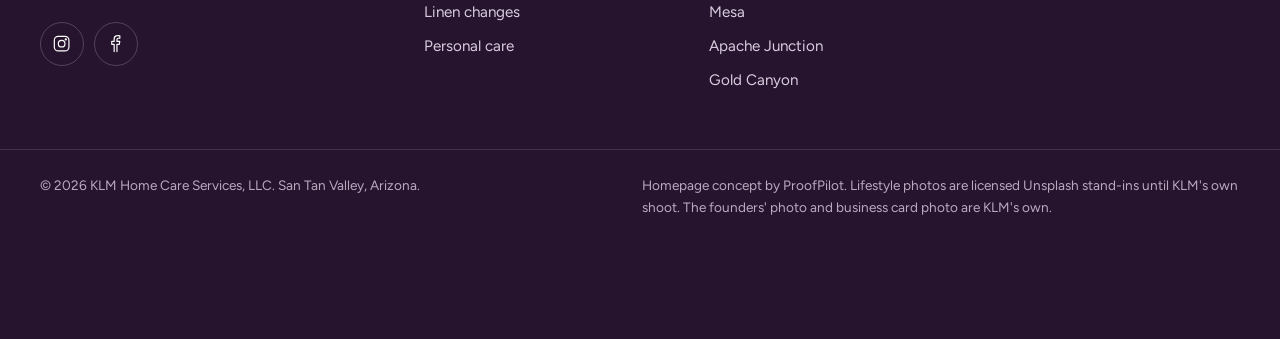
==== commit abb7190a: "Update KLM Home Care concept preview" ====
--- a/index.html
+++ b/index.html
@@ -13,7 +13,7 @@
 <link rel="preconnect" href="https://fonts.gstatic.com" crossorigin>
 <link href="https://fonts.googleapis.com/css2?family=Quattrocento:wght@400;700&family=Nothing+You+Could+Do&family=Figtree:wght@400;500;600;700&display=swap" rel="stylesheet">
 <script>(function(){function z(){var w=innerWidth,h=innerHeight,k=w<1600?1:Math.min(w/1440,h/900)*.9;k=Math.max(1,Math.min(1.6,k));document.documentElement.style.setProperty("--z",k.toFixed(3))}z();addEventListener("resize",z)})();document.documentElement.classList.add("js");try{if(/[?&]nointro/.test(location.search))sessionStorage.setItem("klm_intro","1");if(matchMedia("(prefers-reduced-motion: reduce)").matches)document.documentElement.classList.add("intro-seen")}catch(e){}setTimeout(function(){document.documentElement.classList.add("hero-go")},5200)</script>
-<link rel="stylesheet" href="assets/site.css?v=38">
+<link rel="stylesheet" href="assets/site.css?v=40">
 </head>
 <body>
 
@@ -457,39 +457,38 @@
         <p class="eyebrow">Straight answers</p>
         <h2>The questions families ask us first.</h2>
       </div>
-      <p class="sec-sub">Tap a question. The short answer is right on the button; the full one opens in the chat.</p>
     </div>
     <div class="faq">
       <div class="faq-qs" role="tablist" aria-label="Common questions">
-        <button class="fq" role="tab" id="fq-ins" aria-controls="fa-ins" aria-selected="true" tabindex="0">
+        <button class="fq" role="tab" id="fq-ins" aria-controls="fa-ins" aria-selected="false" tabindex="0">
           <span class="fq-ico" aria-hidden="true"><svg class="ico"><use href="#i-shield"/></svg></span>
           <span class="fq-text">Does insurance cover it?</span>
-          <span class="fq-short">Usually not</span>
+          <span class="fq-go" aria-hidden="true"><svg class="ico"><use href="#i-arrow"/></svg></span>
         </button>
         <button class="fq" role="tab" id="fq-one" aria-controls="fa-one" aria-selected="false" tabindex="-1">
           <span class="fq-ico" aria-hidden="true"><svg class="ico"><use href="#i-cal"/></svg></span>
           <span class="fq-text">Can I book just one visit?</span>
-          <span class="fq-short">Yes</span>
+          <span class="fq-go" aria-hidden="true"><svg class="ico"><use href="#i-arrow"/></svg></span>
         </button>
         <button class="fq" role="tab" id="fq-full" aria-controls="fa-full" aria-selected="false" tabindex="-1">
           <span class="fq-ico" aria-hidden="true"><svg class="ico"><use href="#i-gem"/></svg></span>
           <span class="fq-text">Do you offer full-time caregiving?</span>
-          <span class="fq-short">No, by design</span>
+          <span class="fq-go" aria-hidden="true"><svg class="ico"><use href="#i-arrow"/></svg></span>
         </button>
         <button class="fq" role="tab" id="fq-consult" aria-controls="fa-consult" aria-selected="false" tabindex="-1">
           <span class="fq-ico" aria-hidden="true"><svg class="ico"><use href="#i-home"/></svg></span>
           <span class="fq-text">What happens at the free consult?</span>
-          <span class="fq-short">Free, at home</span>
+          <span class="fq-go" aria-hidden="true"><svg class="ico"><use href="#i-arrow"/></svg></span>
         </button>
         <button class="fq" role="tab" id="fq-pay" aria-controls="fa-pay" aria-selected="false" tabindex="-1">
           <span class="fq-ico" aria-hidden="true"><svg class="ico"><use href="#i-card"/></svg></span>
           <span class="fq-text">How do I pay?</span>
-          <span class="fq-short">Weekly or monthly</span>
+          <span class="fq-go" aria-hidden="true"><svg class="ico"><use href="#i-arrow"/></svg></span>
         </button>
         <button class="fq" role="tab" id="fq-train" aria-controls="fa-train" aria-selected="false" tabindex="-1">
           <span class="fq-ico" aria-hidden="true"><svg class="ico"><use href="#i-badge"/></svg></span>
           <span class="fq-text">How are caregivers trained?</span>
-          <span class="fq-short">Certified</span>
+          <span class="fq-go" aria-hidden="true"><svg class="ico"><use href="#i-arrow"/></svg></span>
         </button>
       </div>
       <div class="faq-chat">
@@ -521,6 +520,9 @@
           <div class="fa" role="tabpanel" id="fa-train" aria-labelledby="fq-train">
             <p class="bubble bq">How are caregivers trained?</p>
             <p class="bubble ba">Every KLM caregiver is certified through a training and testing process before they work with clients, and keeps learning through our annual caregiver support program.</p>
+          </div>
+          <div class="fa-hello" id="fa-hello">
+            <p class="bubble ba">Hi! Tap any question and we'll answer it right here.</p>
           </div>
           <p class="typing" aria-hidden="true"><i></i><i></i><i></i></p>
         </div>
@@ -706,6 +708,6 @@
 </div>
 
 <script src="assets/reviews.js?v=3" defer></script>
-<script src="assets/app.js?v=20" defer></script>
+<script src="assets/app.js?v=22" defer></script>
 </body>
 </html>
--- a/assets/site.css
+++ b/assets/site.css
@@ -1276,3 +1276,16 @@
 .hb-ico{background:linear-gradient(120deg,#EC1585 0%,var(--pink-ink) 50%,#B9095F 100%)}
 .hb-ico .ico{color:#fff;--du:rgba(255,255,255,.28)}
 .hb-ico .ico .ac{stroke:#FFD3E6}
+
+/* question cards: no answers on the cards, just a cue to tap */
+.fq-go{display:grid;place-items:center;width:36px;height:36px;border-radius:50%;background:var(--plum-50);color:var(--plum-ink);transition:background-color .2s,color .2s,transform .25s var(--ease-out)}
+.fq-go .ico{width:17px;height:17px;--du:transparent}
+.fq:hover .fq-go{transform:translateX(3px);background:var(--blush-100);color:var(--pink-ink)}
+.fq[aria-selected="true"] .fq-go{background:var(--qc);color:#fff;transform:rotate(0)}
+.fa-hello[hidden]{display:none}
+.fa-hello .bubble{animation:popL .4s var(--ease-out) both}
+@media (max-width:600px){
+  .fq{grid-template-columns:auto 1fr auto;row-gap:0}
+  .fq-ico{grid-row:auto}
+  .fq-go{width:30px;height:30px}
+}
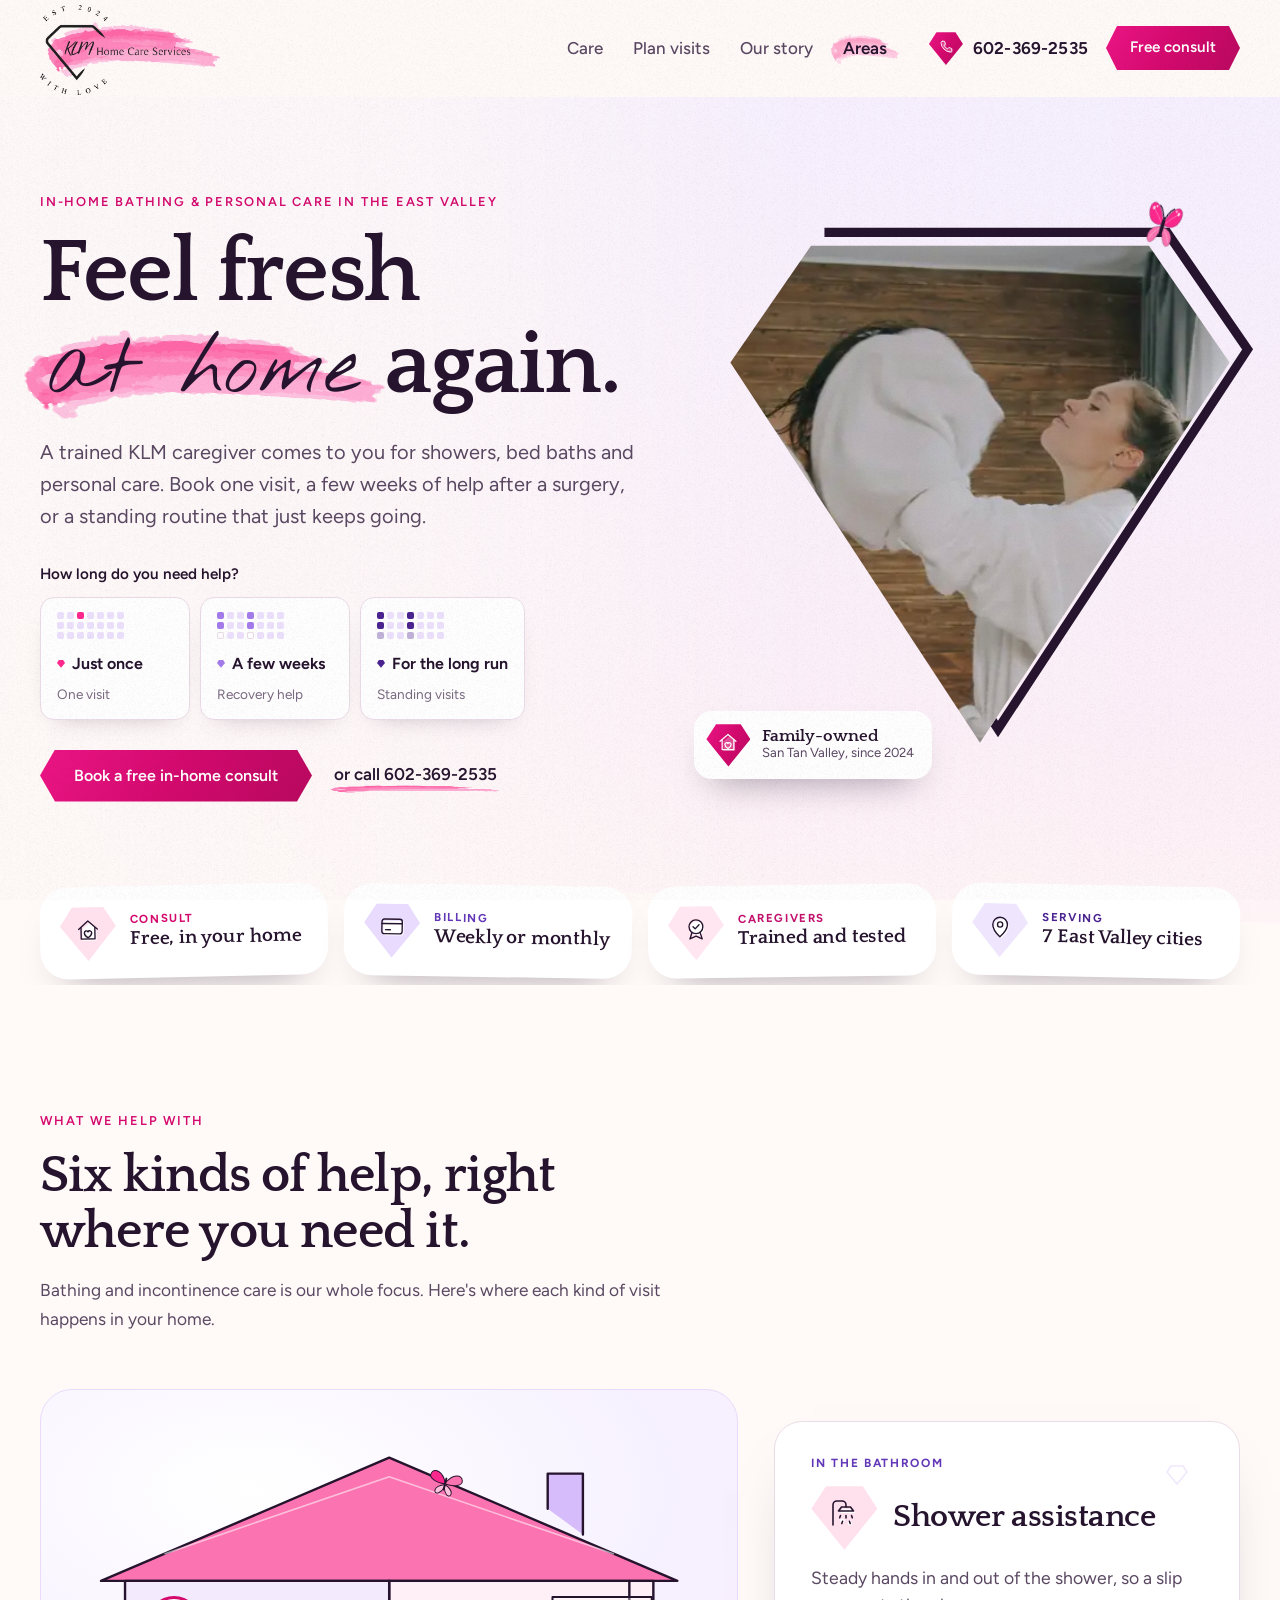
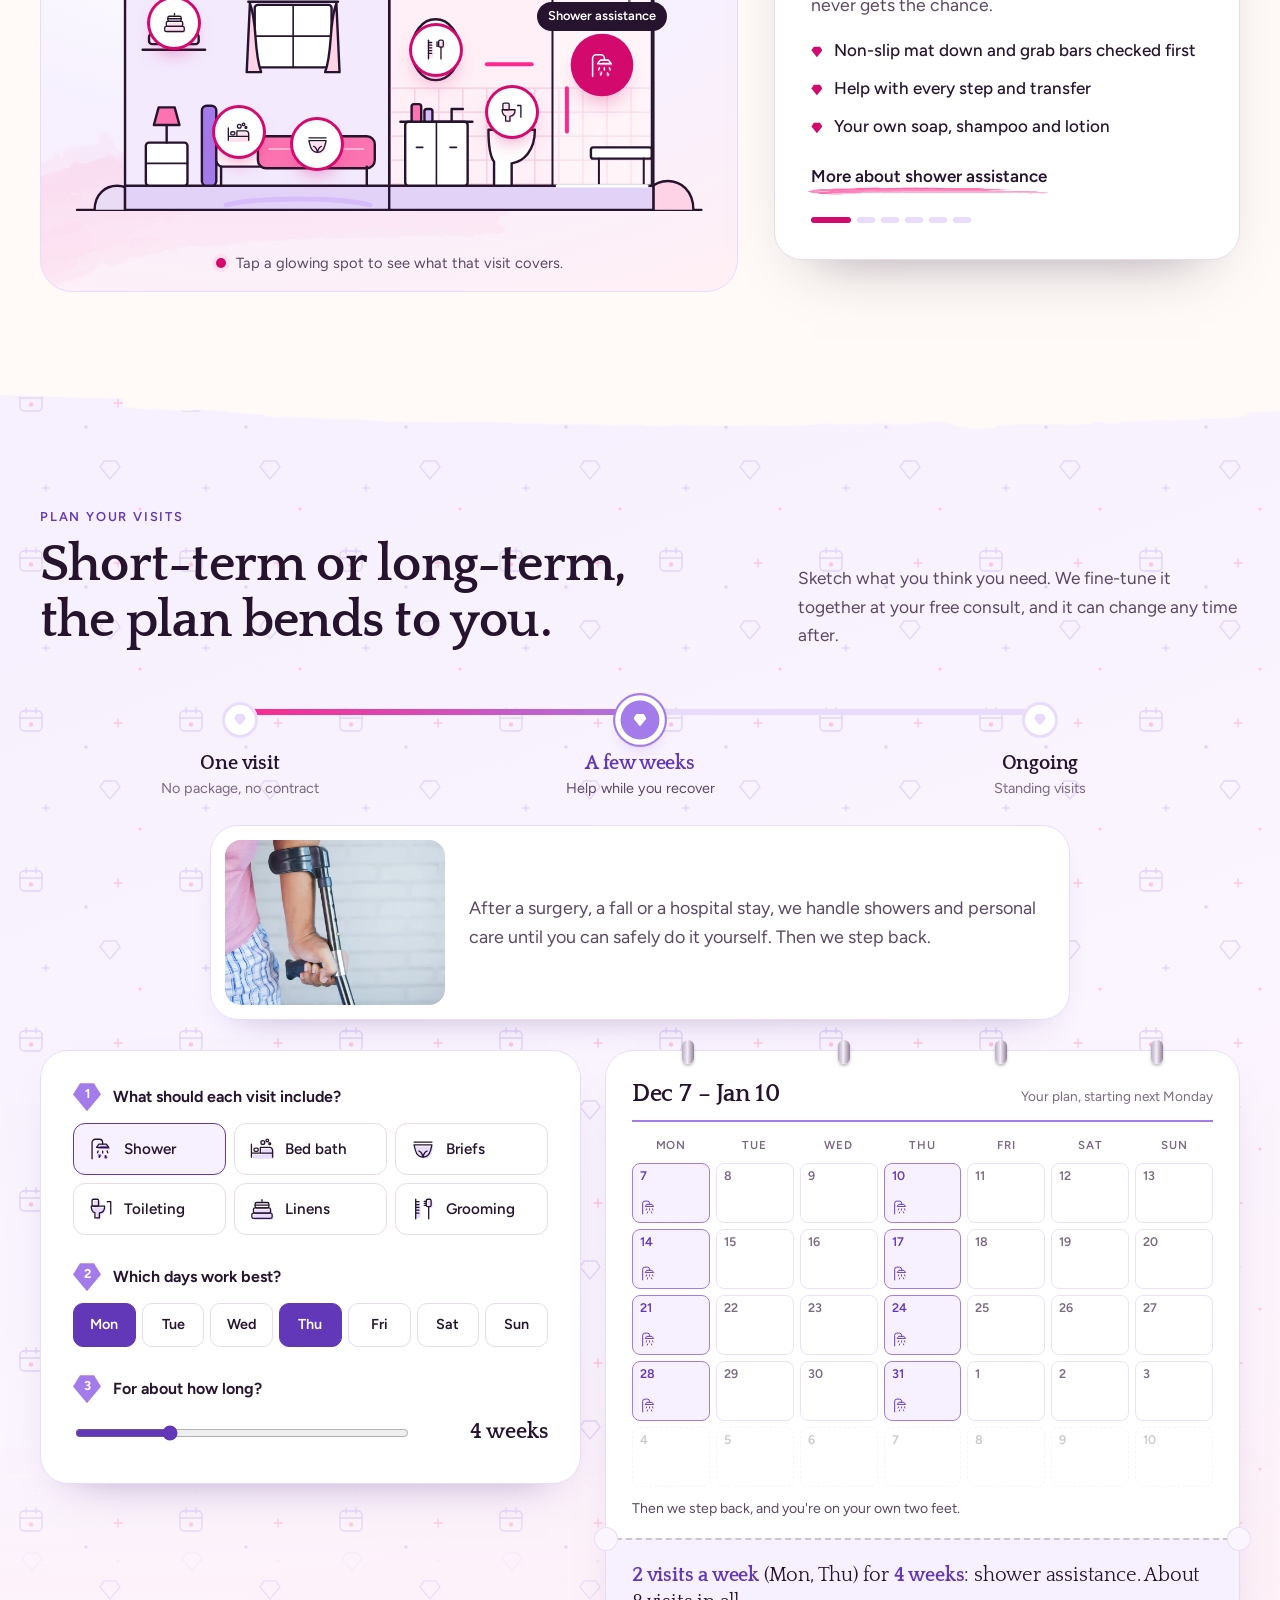
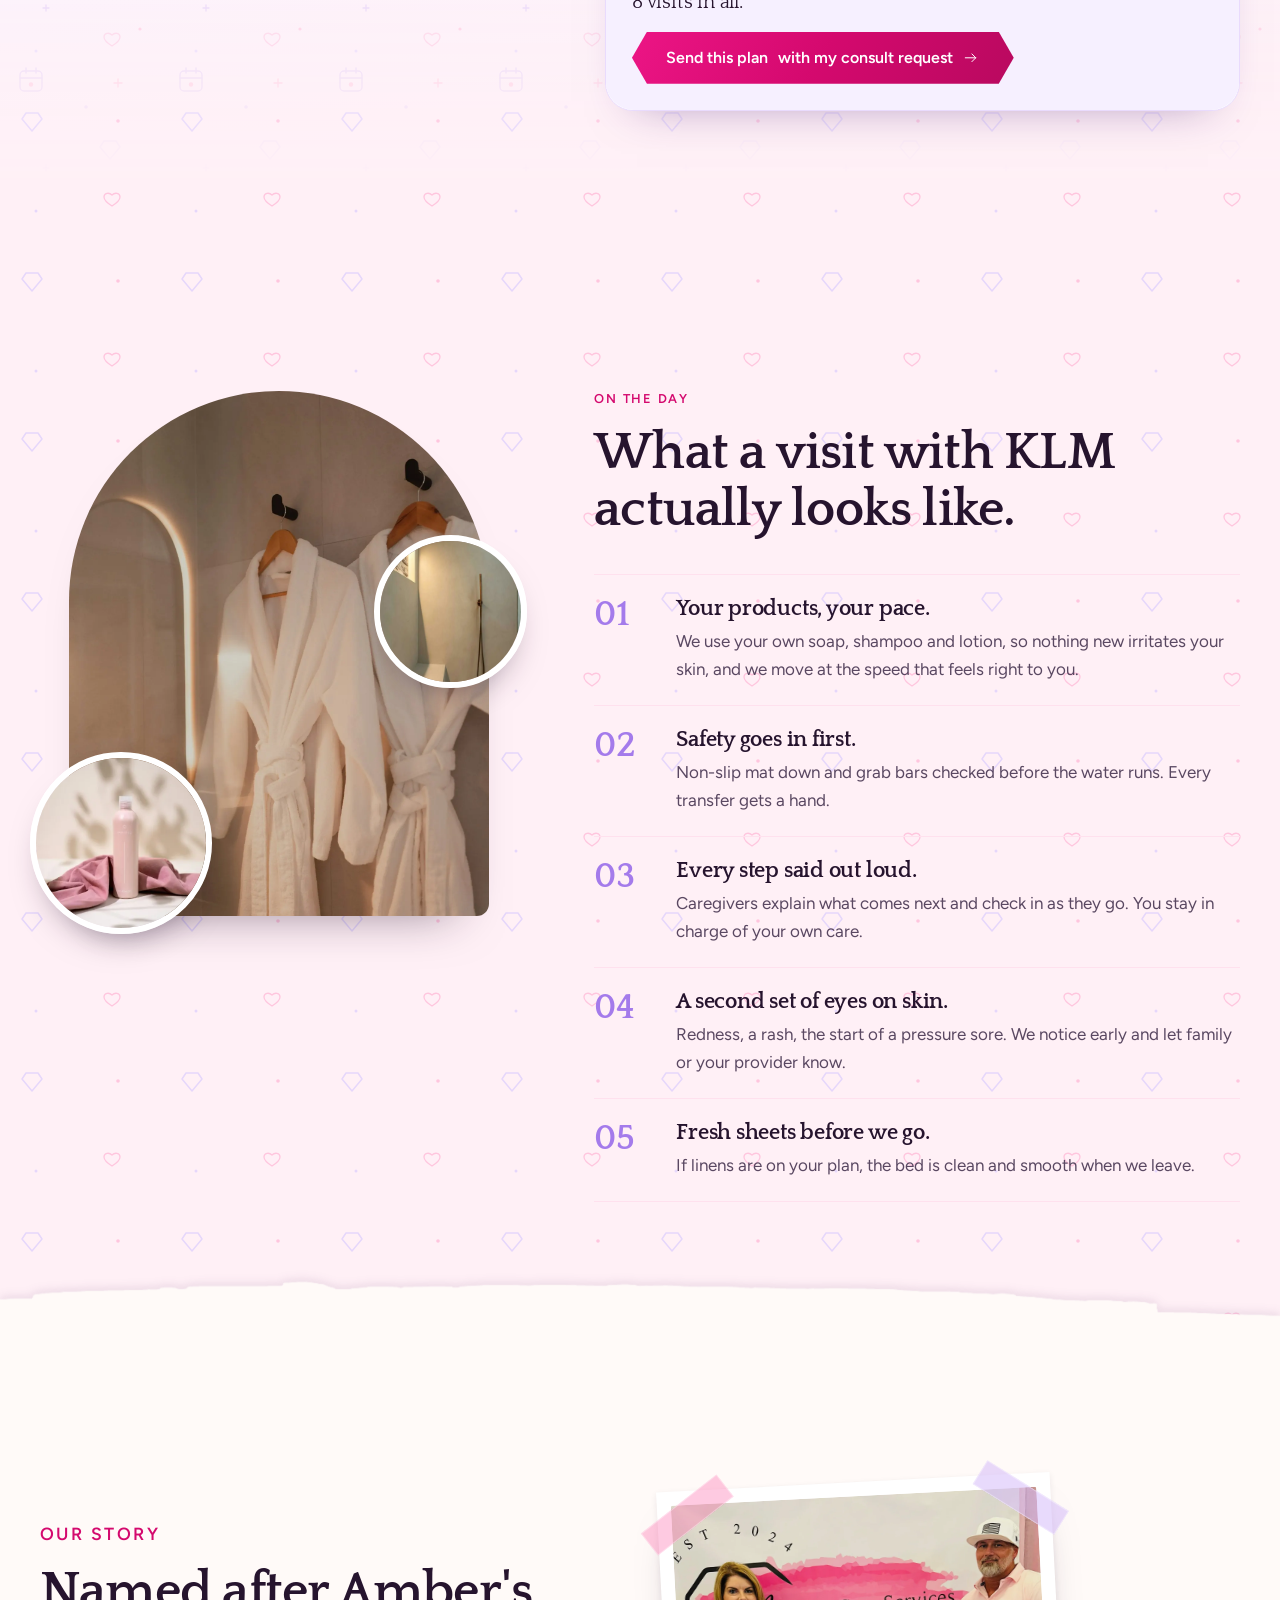
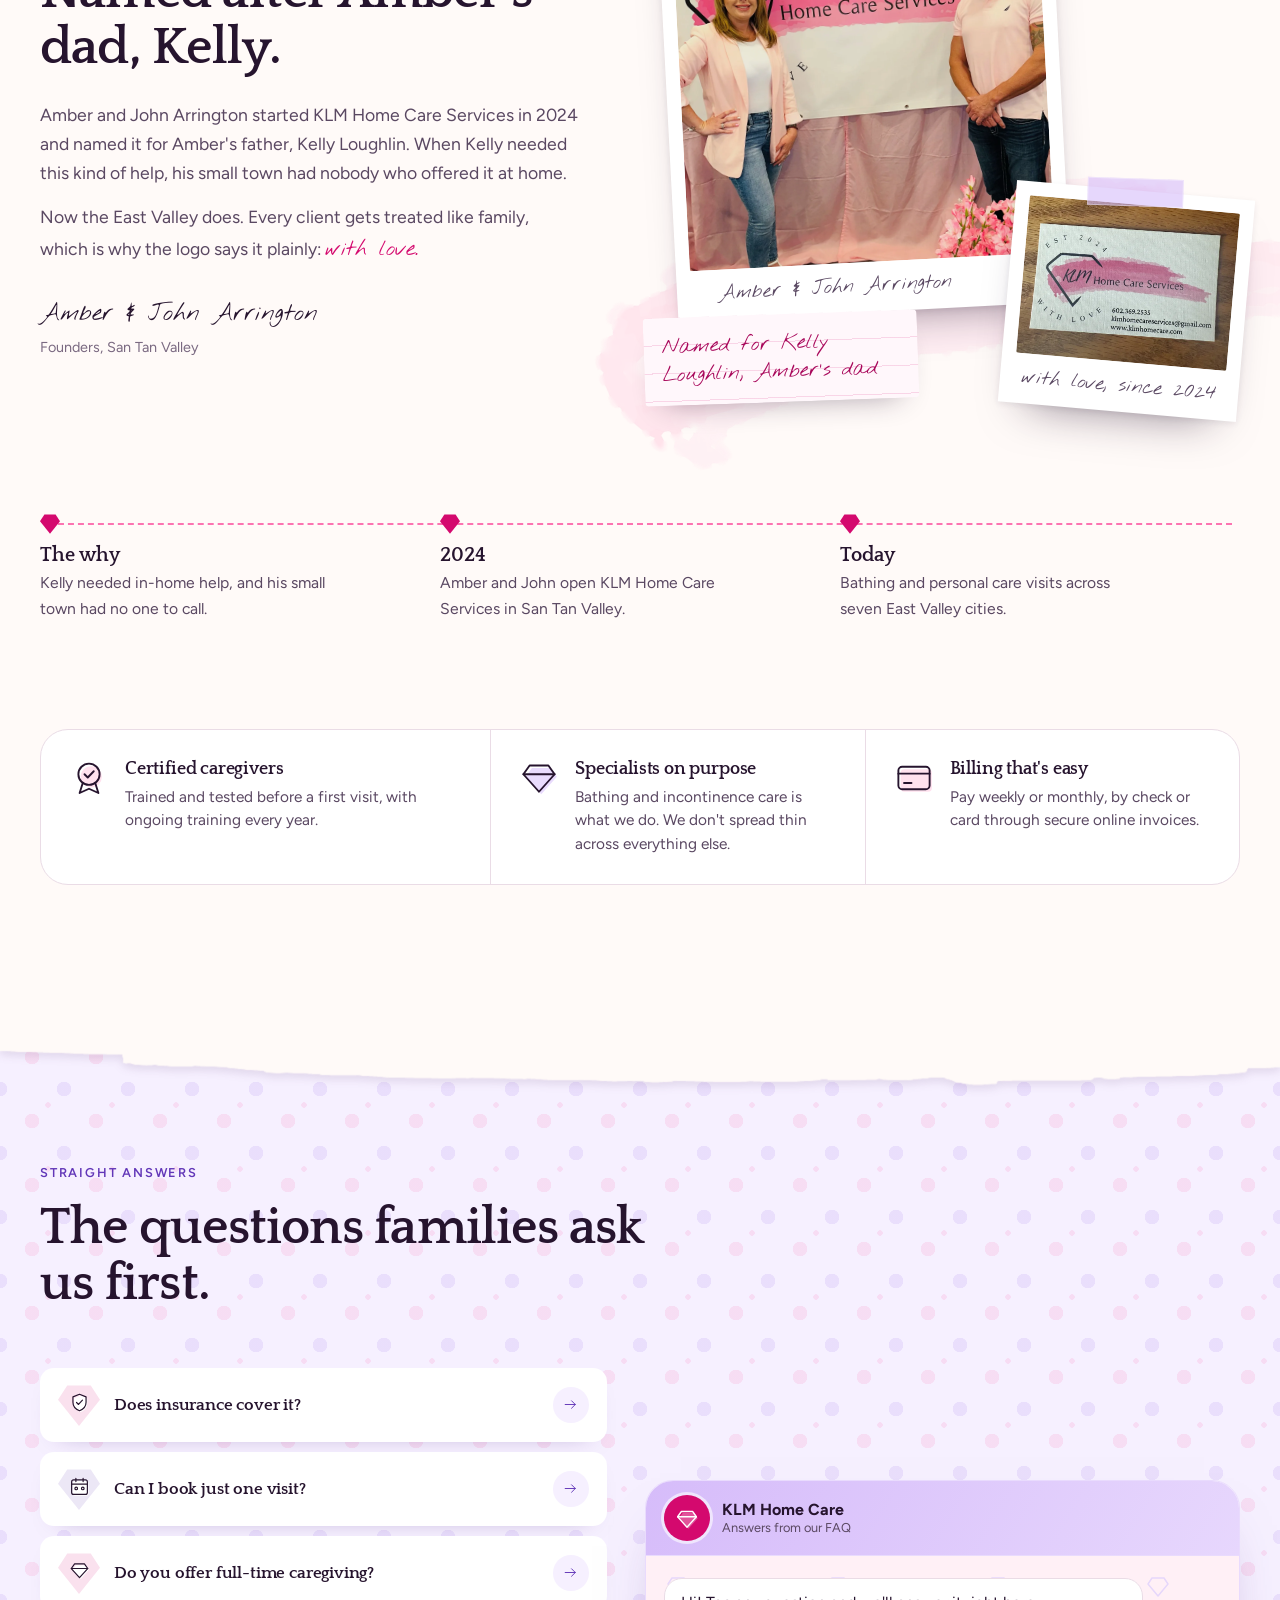
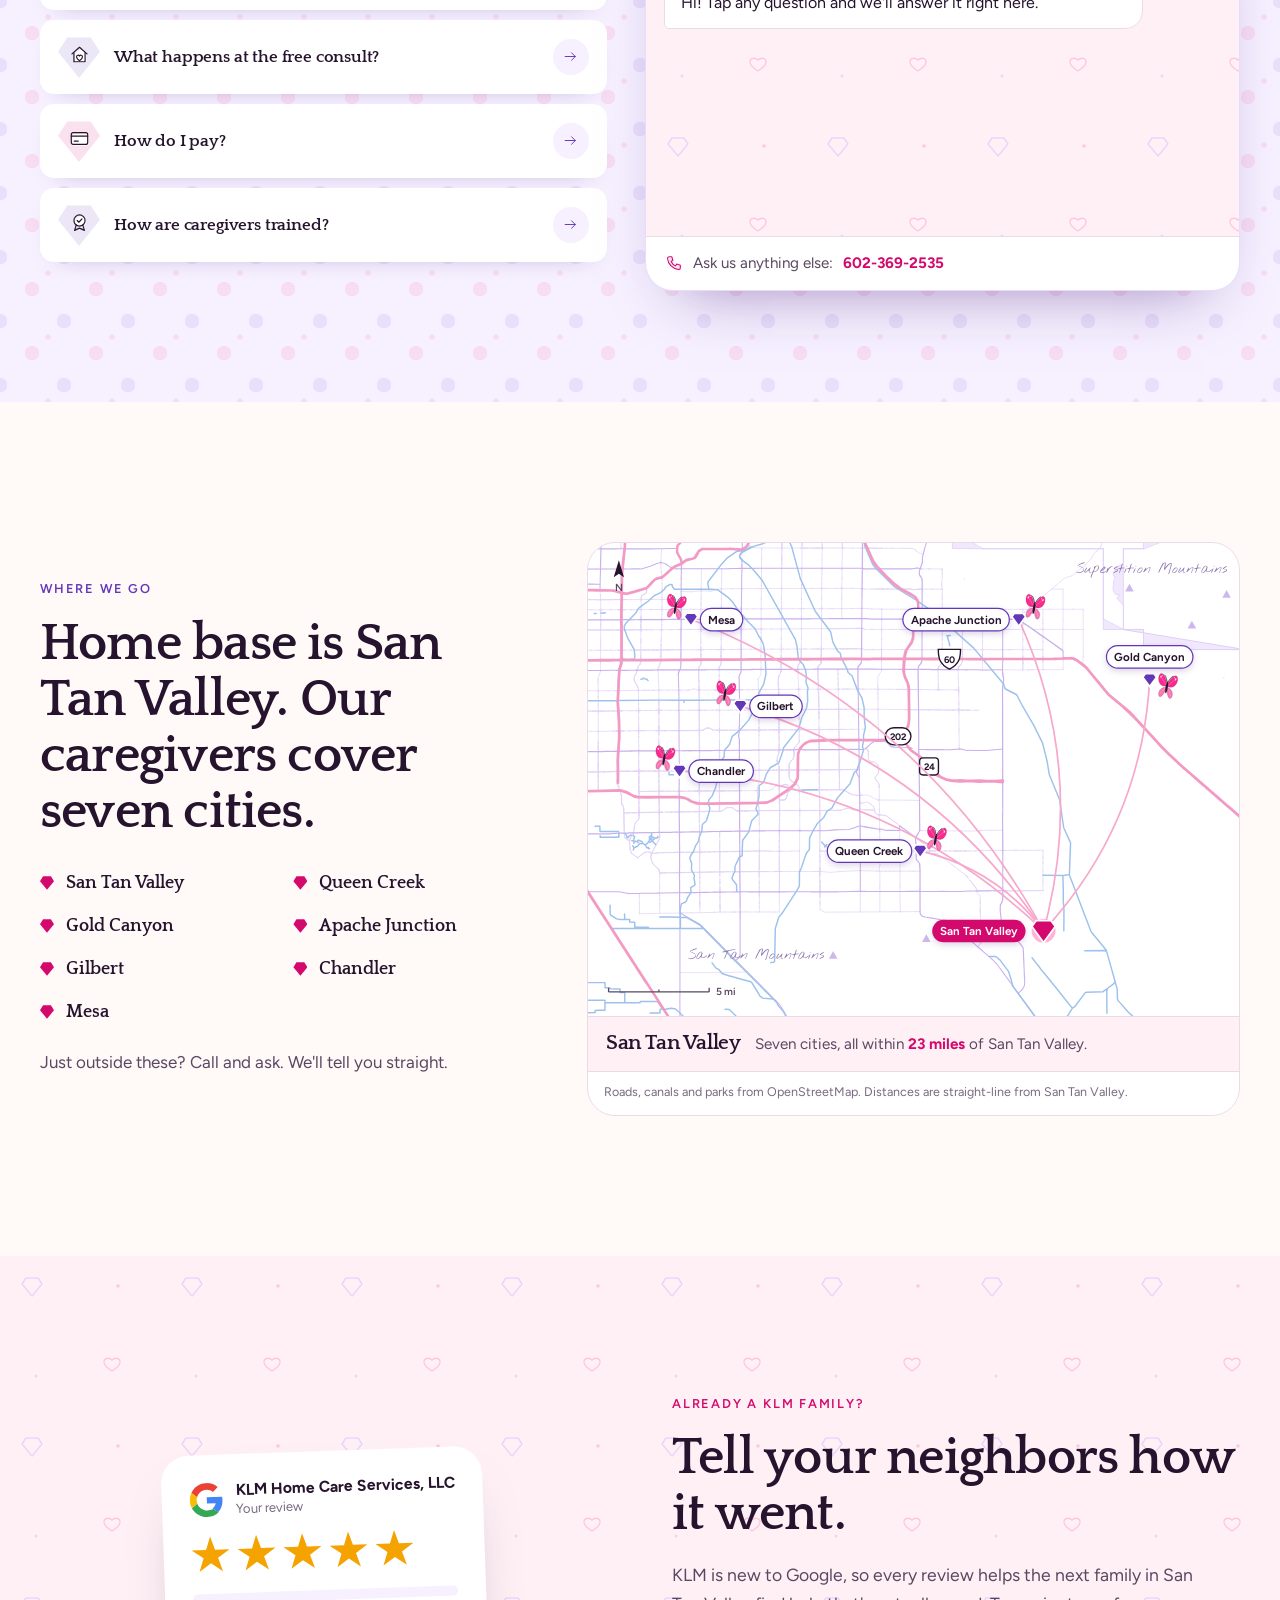
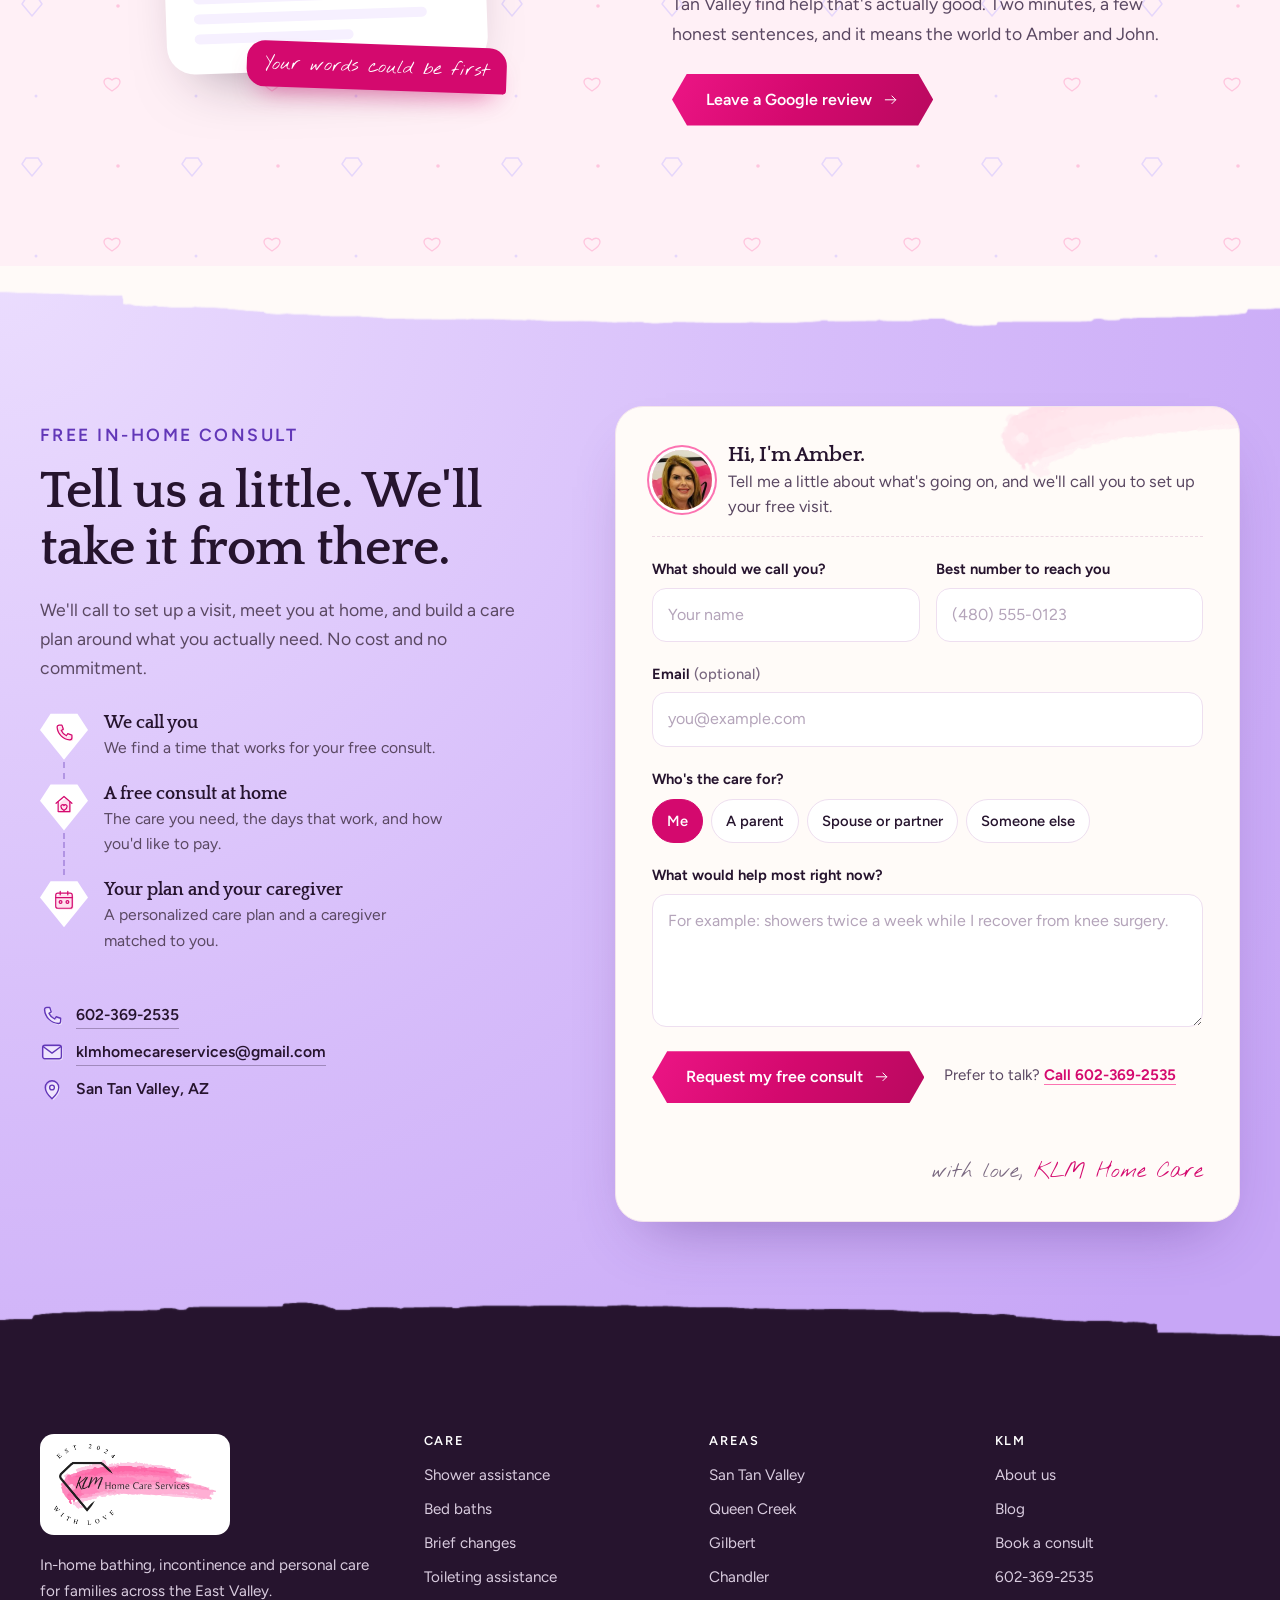
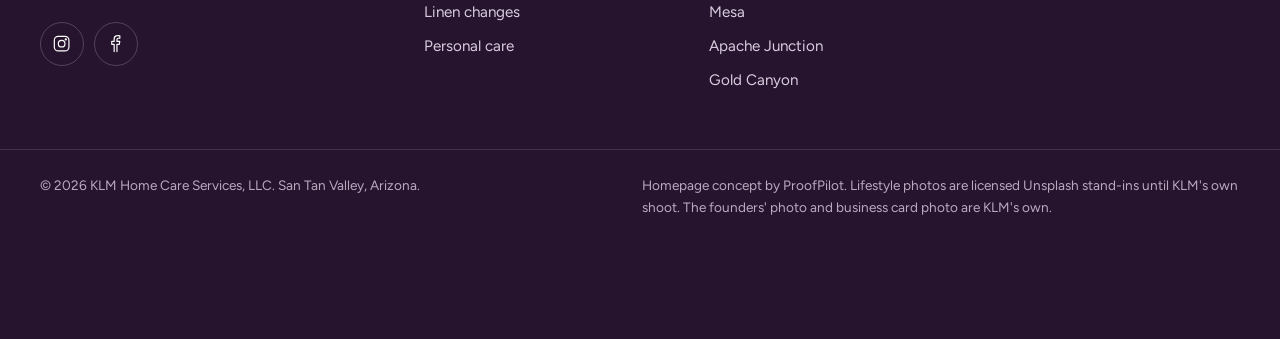
==== commit 54413344: "Update KLM Home Care concept preview" ====
--- a/index.html
+++ b/index.html
@@ -13,7 +13,7 @@
 <link rel="preconnect" href="https://fonts.gstatic.com" crossorigin>
 <link href="https://fonts.googleapis.com/css2?family=Quattrocento:wght@400;700&family=Nothing+You+Could+Do&family=Figtree:wght@400;500;600;700&display=swap" rel="stylesheet">
 <script>(function(){function z(){var w=innerWidth,h=innerHeight,k=w<1600?1:Math.min(w/1440,h/900)*.9;k=Math.max(1,Math.min(1.6,k));document.documentElement.style.setProperty("--z",k.toFixed(3))}z();addEventListener("resize",z)})();document.documentElement.classList.add("js");try{if(/[?&]nointro/.test(location.search))sessionStorage.setItem("klm_intro","1");if(matchMedia("(prefers-reduced-motion: reduce)").matches)document.documentElement.classList.add("intro-seen")}catch(e){}setTimeout(function(){document.documentElement.classList.add("hero-go")},5200)</script>
-<link rel="stylesheet" href="assets/site.css?v=40">
+<link rel="stylesheet" href="assets/site.css?v=42">
 </head>
 <body>
 
@@ -371,7 +371,7 @@
       </div>
     </div>
   </div>
-  <div class="edge edge-bottom" style="--edge:var(--blush-50)" aria-hidden="true"></div>
+  <div class="plan-blend" aria-hidden="true"></div>
 </section>
 
 <!-- A VISIT -->
@@ -409,6 +409,7 @@
       </ol>
     </div>
   </div>
+  <div class="tear tear-bottom" aria-hidden="true"><div class="edge edge-bottom" style="--edge:var(--ground)"></div></div>
 </section>
 
 <!-- STORY -->
@@ -451,6 +452,7 @@
 
 <!-- ANSWERS -->
 <section class="answers" id="answers">
+  <div class="tear tear-top" aria-hidden="true"><div class="edge edge-top" style="--edge:var(--ground)"></div></div>
   <div class="wrap">
     <div class="sec-head sec-head-split">
       <div>
--- a/assets/site.css
+++ b/assets/site.css
@@ -1289,3 +1289,39 @@
   .fq-ico{grid-row:auto}
   .fq-go{width:30px;height:30px}
 }
+
+/* ---------- section transitions and wallpapers ---------- */
+/* planner: its own wallpaper, which hands off to the visit's hearts and gems */
+.plan{background:url(img/pattern-plan.svg) 0 0/160px 160px,linear-gradient(160deg,var(--lav-50) 0%,#FBF5FF 55%,var(--blush-50) 100%)}
+.plan>.wrap{position:relative;z-index:1}
+.plan-blend{position:absolute;left:0;right:0;bottom:0;height:min(420px,40%);background:url(img/pattern-gems.svg) 0 100%/160px 160px,var(--blush-50);-webkit-mask:linear-gradient(180deg,transparent 0%,rgba(0,0,0,.35) 40%,#000 85%);mask:linear-gradient(180deg,transparent 0%,rgba(0,0,0,.35) 40%,#000 85%);pointer-events:none;z-index:0}
+.visit{background-position:0 0}
+
+/* torn paper with a soft shadow under the tear */
+.tear{position:absolute;left:0;right:0;height:clamp(40px,6vw,88px);z-index:3;pointer-events:none;filter:drop-shadow(0 -3px 4px rgba(70,30,90,.10))}
+.tear .edge{position:absolute;inset:0;height:100%}
+.tear-bottom{bottom:-1px}
+.tear-top{top:-1px;filter:drop-shadow(0 4px 4px rgba(70,30,90,.12))}
+.tear-top .edge{transform:scale(-1,-1)}
+.story{background:var(--ground)}
+
+/* questions: polka dots in the brand pinks and lavenders */
+.answers{background:
+  radial-gradient(circle,rgba(252,115,177,.20) 0 7px,transparent 7.5px) 0 0/64px 64px,
+  radial-gradient(circle,rgba(164,123,235,.20) 0 7px,transparent 7.5px) 32px 32px/64px 64px,
+  radial-gradient(circle,rgba(253,40,141,.14) 0 2.5px,transparent 3px) 16px 48px/64px 64px,
+  var(--plum-50)}
+.answers .faq-chat,.answers .fq{position:relative}
+@media (max-width:600px){
+  .tear{height:34px}
+  .plan-blend{height:min(260px,24%)}
+  .answers{background-size:48px 48px,48px 48px,48px 48px,auto;background-position:0 0,24px 24px,12px 36px,0 0}
+}
+.tear-bottom{clip-path:inset(-40px 0 0 0)}
+.tear-top{clip-path:inset(0 0 -40px 0)}
+.answers{background:
+  radial-gradient(circle,rgba(252,115,177,.15) 0 7px,transparent 7.5px) 0 0/64px 64px,
+  radial-gradient(circle,rgba(164,123,235,.15) 0 7px,transparent 7.5px) 32px 32px/64px 64px,
+  radial-gradient(circle,rgba(253,40,141,.10) 0 2.5px,transparent 3px) 16px 48px/64px 64px,
+  var(--plum-50)}
+@media (max-width:600px){.answers{background-size:48px 48px,48px 48px,48px 48px,auto;background-position:0 0,24px 24px,12px 36px,0 0}}
